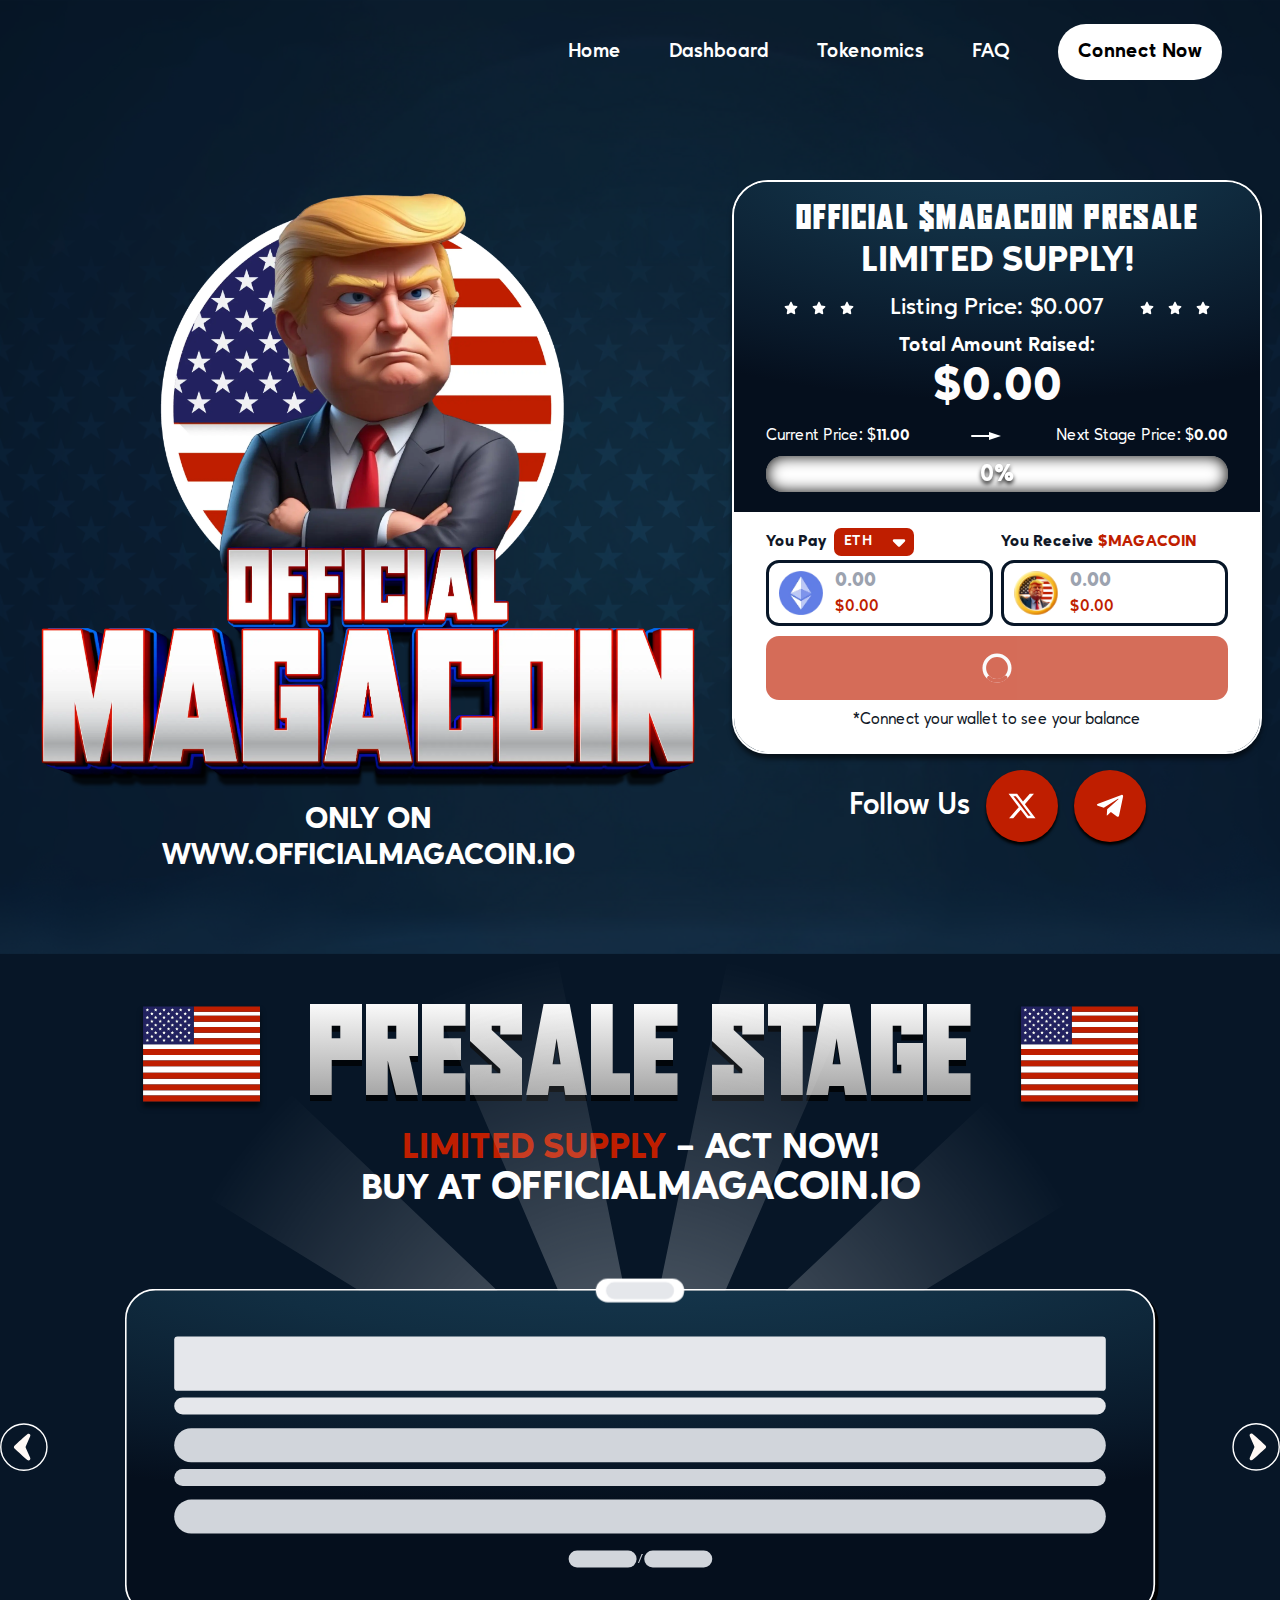
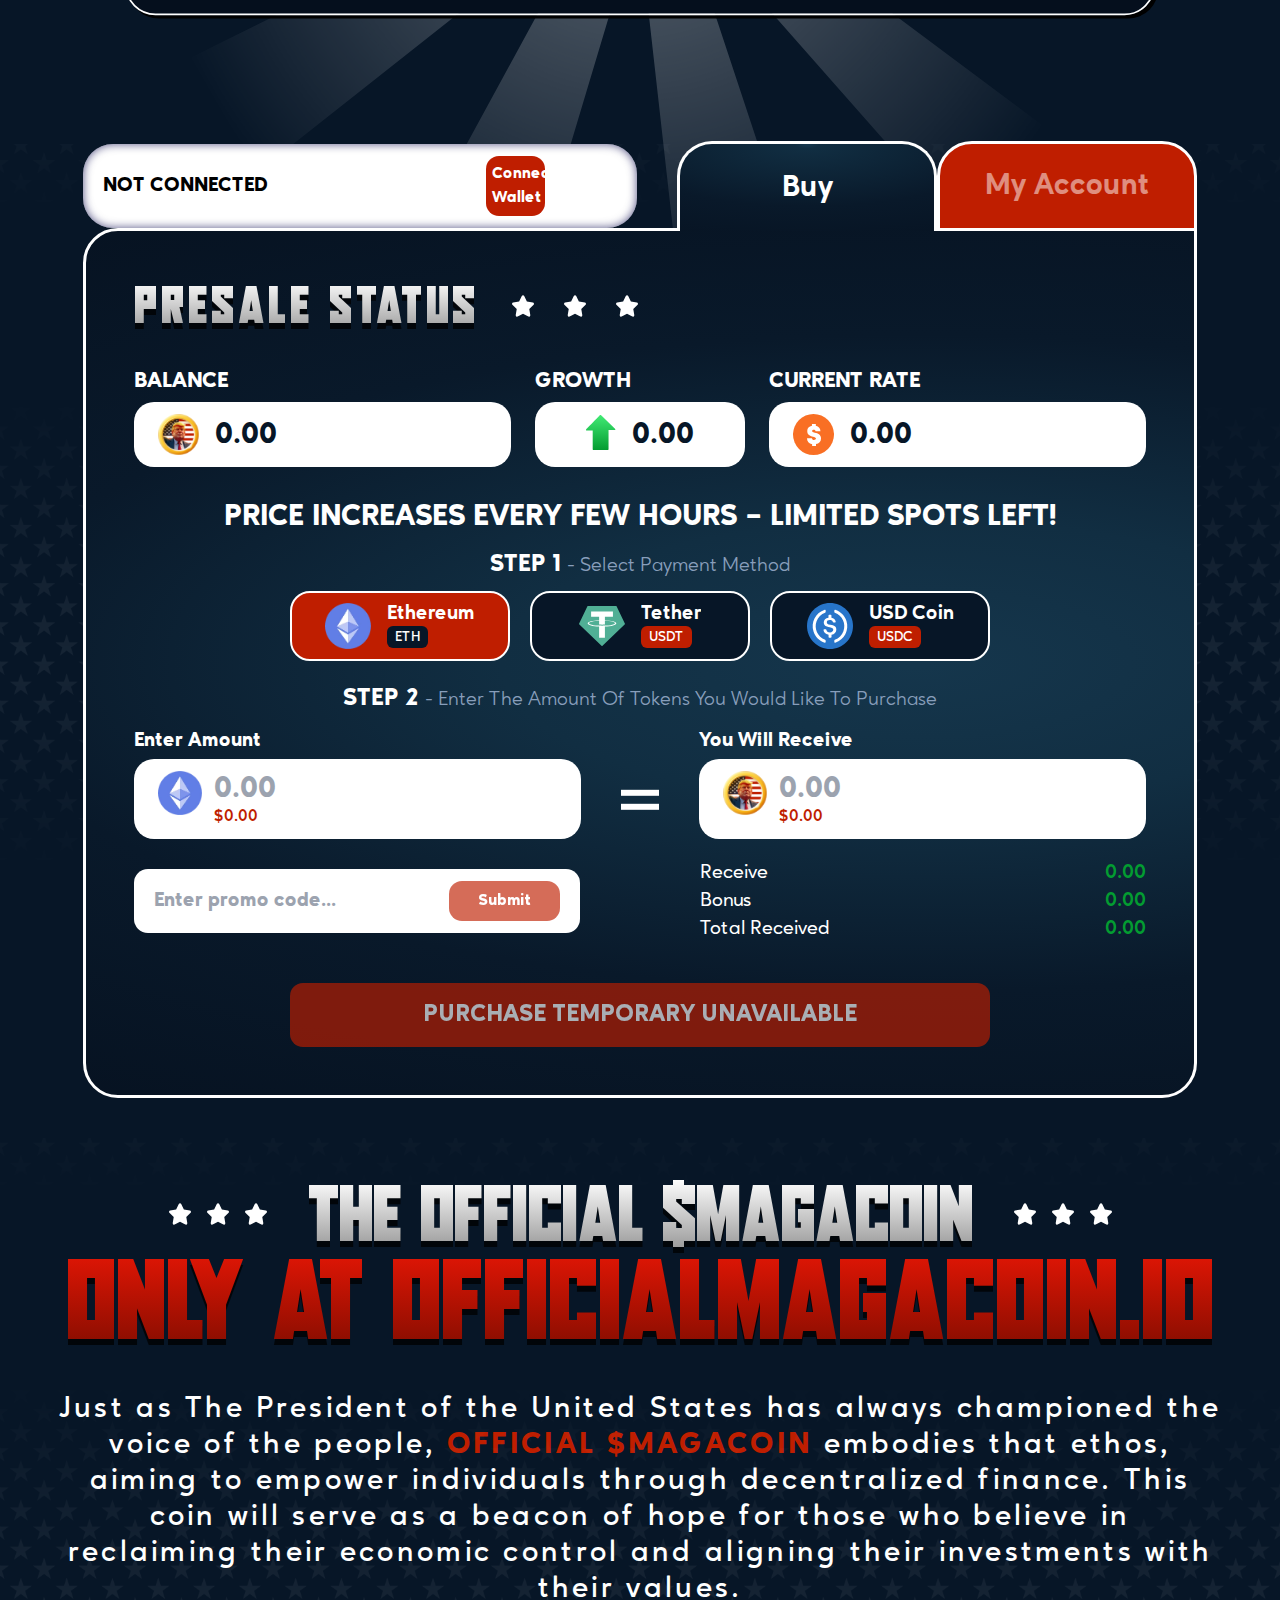
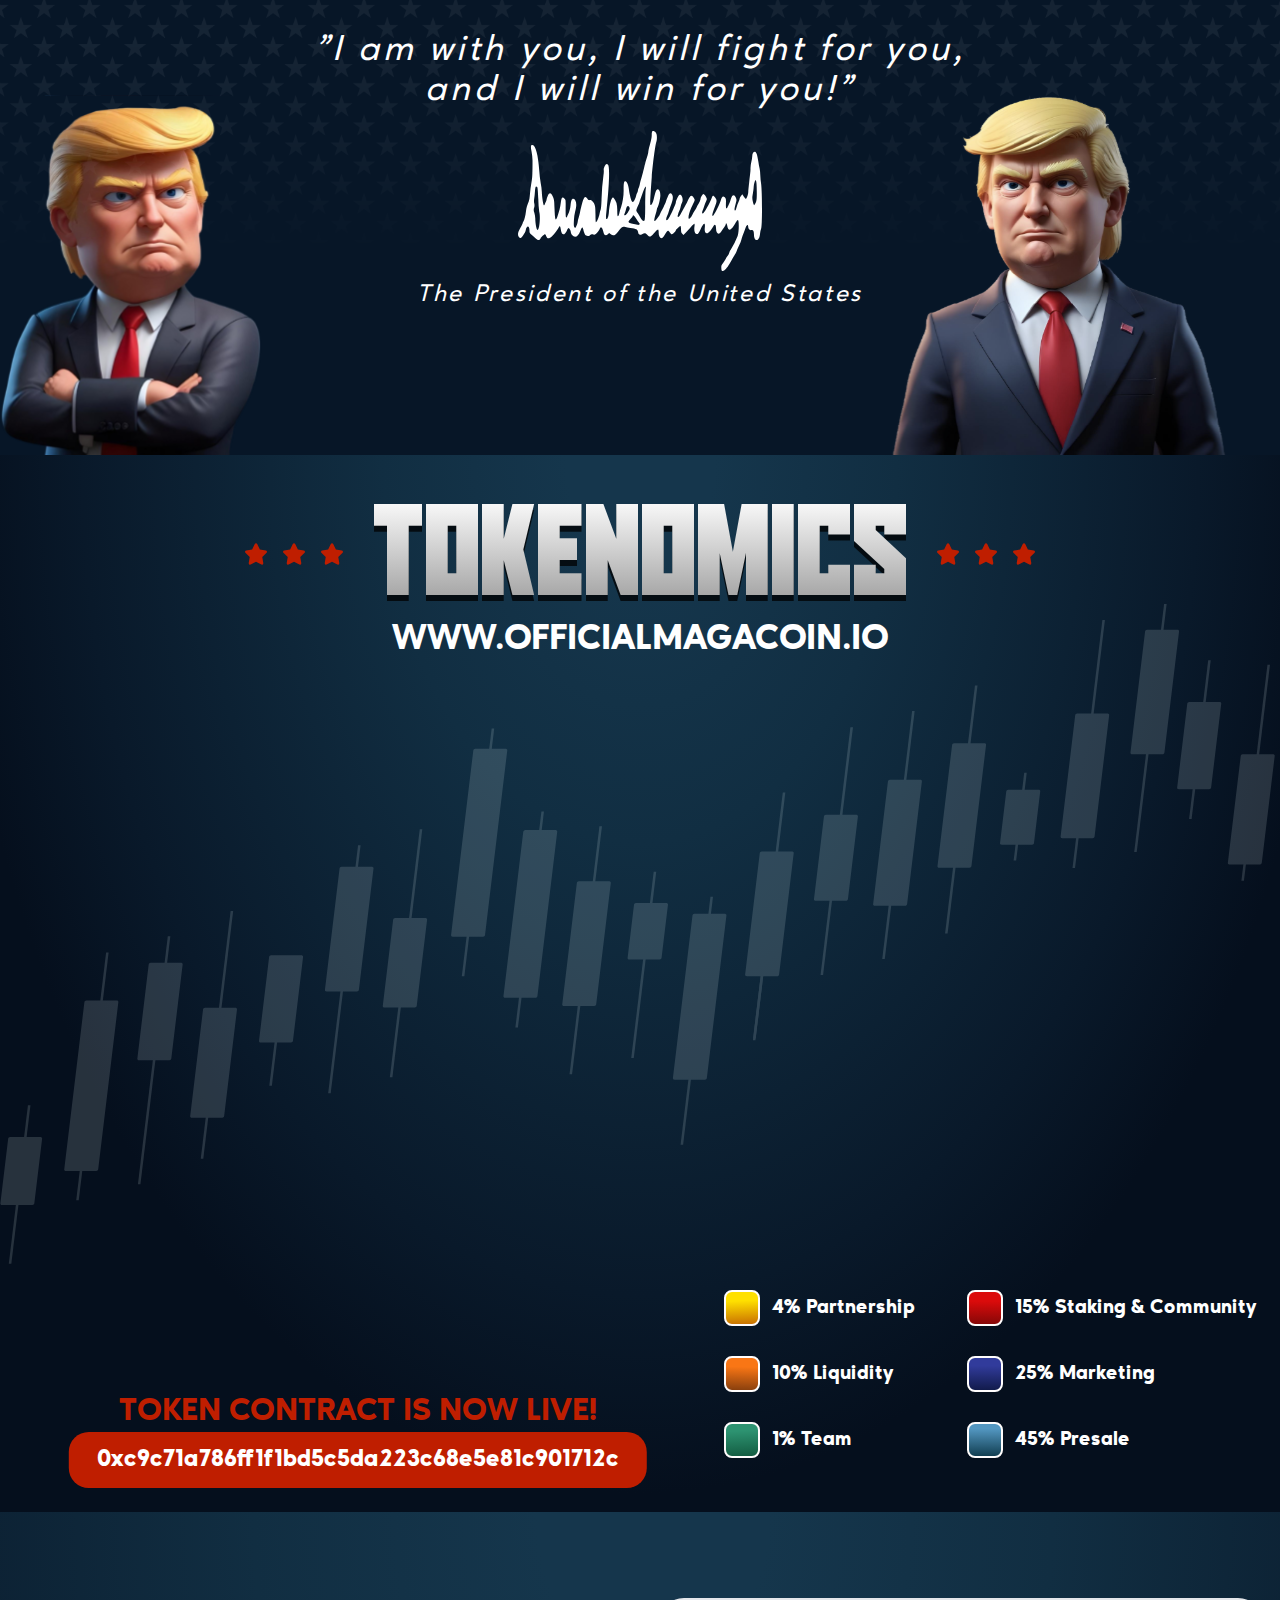
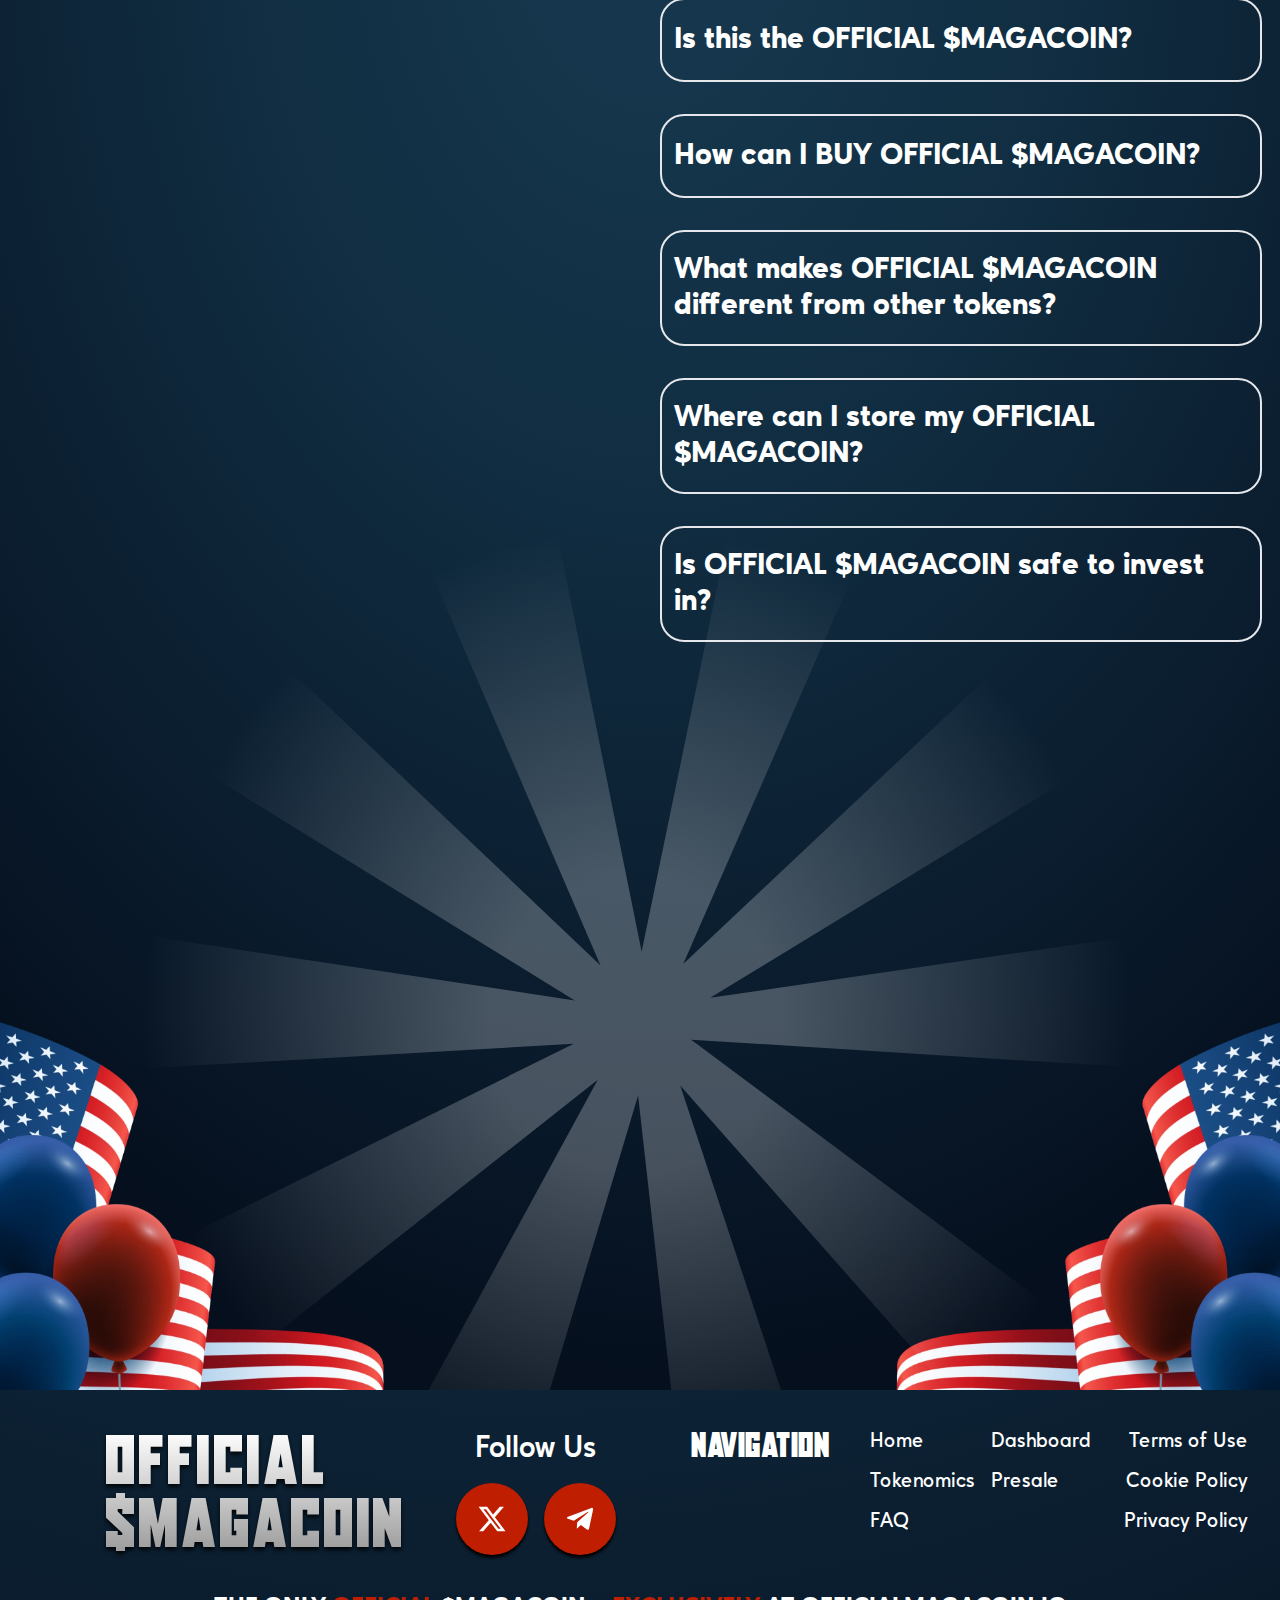
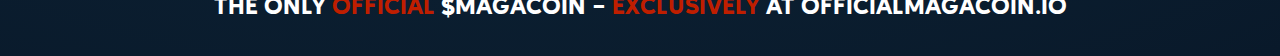
==== index.html @ 1caa536e "first commit" ====
<!DOCTYPE html><html lang="en"><head><meta charSet="utf-8"/><meta name="viewport" content="width=device-width, initial-scale=1, maximum-scale=1"/><link rel="preload" href="_next/static/media/037484b1e36f803c-s.p.ttf" as="font" crossorigin="" type="font/ttf"/><link rel="preload" href="_next/static/media/0814726699a7d870-s.p.ttf" as="font" crossorigin="" type="font/ttf"/><link rel="preload" href="_next/static/media/27d69e0afc7f2a5c-s.p.ttf" as="font" crossorigin="" type="font/ttf"/><link rel="preload" href="_next/static/media/5354ac76f52debb9-s.p.ttf" as="font" crossorigin="" type="font/ttf"/><link rel="preload" href="_next/static/media/6ac441988d42df10-s.p.ttf" as="font" crossorigin="" type="font/ttf"/><link rel="preload" href="_next/static/media/ac7fce583d9796ed-s.p.ttf" as="font" crossorigin="" type="font/ttf"/><link rel="preload" href="_next/static/media/bf60a014e1e6a8df-s.p.ttf" as="font" crossorigin="" type="font/ttf"/><link rel="preload" as="image" href="faq-bottom.webp"/><link rel="stylesheet" href="_next/static/css/67b0ba5995c8b820.css" data-precedence="next"/><link rel="stylesheet" href="_next/static/css/ba978513f281c1cb.css" data-precedence="next"/><link rel="stylesheet" href="_next/static/css/14a32e547bd1e3ea.css" data-precedence="next"/><link rel="preload" as="script" fetchPriority="low" href="_next/static/chunks/webpack-e04e7bd93ef1014c.js"/><script src="_next/static/chunks/4bd1b696-7017fe01e4d9cc43.js" async=""></script><script src="_next/static/chunks/6215-9f17202566c11bf.js" async=""></script><script src="_next/static/chunks/main-app-e05288ba25e0de33.js" async=""></script><script src="_next/static/chunks/2948-2e92b07794e44185.js" async=""></script><script src="_next/static/chunks/app/layout-e72d4ca2936d4803.js" async=""></script><script src="_next/static/chunks/795d4814-475776e2bf516a7f.js" async=""></script><script src="_next/static/chunks/5e22fd23-5bbf7fc521262722.js" async=""></script><script src="_next/static/chunks/53c13509-146e77fcf1472672.js" async=""></script><script src="_next/static/chunks/8e1d74a4-d918a6be39fe56e7.js" async=""></script><script src="_next/static/chunks/4e88bc13-07766d4a36a103c0.js" async=""></script><script src="_next/static/chunks/9264-4a57b4173b39a8e8.js" async=""></script><script src="_next/static/chunks/app/page-584a15d18a18fccb.js" async=""></script><link rel="preload" href="https://www.googletagmanager.com/gtag/js?id=G-HZ56RZPRV6" as="script"/><meta name="next-size-adjust"/><meta name="theme-color" content="#000000"/><title>THE ONLY OFFICIAL MAGACOIN | ⭐PRESALE LIVE NOW</title><meta name="description" content="OVER $1 MILLION RAISED! THE ONLY OFFICIAL $MAGACOIN presale is selling out fast. Limited supply – Secure your spot now EXCLUSIVELY AT OFFICIALMAGACOIN.IO"/><meta name="keywords" content="maga,officialmagacoin,maga coin,presale"/><meta name="robots" content="index, follow"/><link rel="canonical" href="index.html"/><link rel="alternate" hrefLang="en-US" href="index.html"/><link rel="alternate" type="application/rss+xml" href="https://nextjs.org/rss"/><meta property="og:title" content="THE ONLY OFFICIAL MAGACOIN | ⭐PRESALE LIVE NOW&#x27;"/><meta property="og:description" content="OVER $1 MILLION RAISED! LIMITED SUPPLY! Secure your spot today EXCLUSIVELY AT OFFICIALMAGACOIN.IO"/><meta property="og:url" content="https://officialmagacoin.io"/><meta property="og:image" content="https://officialmagacoin.io/og-logo.png"/><meta property="og:type" content="website"/><meta name="twitter:card" content="summary_large_image"/><meta name="twitter:title" content="THE ONLY OFFICIAL MAGACOIN | ⭐PRESALE LIVE NOW&#x27;"/><meta name="twitter:description" content="OVER $1 MILLION RAISED! LIMITED SUPPLY! Secure your spot today EXCLUSIVELY AT OFFICIALMAGACOIN.IO"/><meta name="twitter:image" content="https://officialmagacoin.io/og-logo.png"/><link rel="icon" href="bbi.svg" type="image/svg+xml"/><link rel="icon" href="bbi.png" type="image/png"/><script type="application/ld+json">{"@context":"https://schema.org","@type":"WebPage","name":"THE ONLY OFFICIAL MAGACOIN","description":"OVER $1 MILLION RAISED! THE ONLY OFFICIAL $MAGACOIN presale is selling out fast. Limited supply – Secure your spot now EXCLUSIVELY AT OFFICIALMAGACOIN.IO","url":"https://officialmagacoin.io","image":"https://officialmagacoin.io/og-preview-img.png"}</script><script src="_next/static/chunks/polyfills-42372ed130431b0a.js" noModule=""></script></head><body class="bg-neutral-dark __variable_0503cf __variable_c3f178"><noscript><iframe src="https://www.googletagmanager.com/ns.html?id=GTM-NDQ8SWRJ" height="0" width="0" style="display:none;visibility:hidden"></iframe></noscript><div data-rk=""><style>[data-rk]{--rk-blurs-modalOverlay:blur(0px);--rk-fonts-body:SFRounded, ui-rounded, "SF Pro Rounded", -apple-system, BlinkMacSystemFont, "Segoe UI", Roboto, Helvetica, Arial, sans-serif, "Apple Color Emoji", "Segoe UI Emoji", "Segoe UI Symbol";--rk-radii-actionButton:9999px;--rk-radii-connectButton:12px;--rk-radii-menuButton:12px;--rk-radii-modal:24px;--rk-radii-modalMobile:28px;--rk-colors-accentColor:#fff;--rk-colors-accentColorForeground:#071627;--rk-colors-actionButtonBorder:rgba(0, 0, 0, 0.04);--rk-colors-actionButtonBorderMobile:rgba(0, 0, 0, 0.06);--rk-colors-actionButtonSecondaryBackground:rgba(0, 0, 0, 0.06);--rk-colors-closeButton:#ffffff99;--rk-colors-closeButtonBackground:rgba(0, 0, 0, 0.06);--rk-colors-connectButtonBackground:#FFF;--rk-colors-connectButtonBackgroundError:#FF494A;--rk-colors-connectButtonInnerBackground:#fff;--rk-colors-connectButtonText:#25292E;--rk-colors-connectButtonTextError:#FFF;--rk-colors-connectionIndicator:#30E000;--rk-colors-downloadBottomCardBackground:#fff;--rk-colors-downloadTopCardBackground:#fff;--rk-colors-error:#FF494A;--rk-colors-generalBorder:rgba(0, 0, 0, 0.06);--rk-colors-generalBorderDim:rgba(0, 0, 0, 0.03);--rk-colors-menuItemBackground:rgba(60, 66, 66, 0.1);--rk-colors-modalBackdrop:rgba(0, 0, 0, 0.56);--rk-colors-modalBackground:radial-gradient(83.56% 100% at 51.01% 0%, #15364c 10.8%, #112e42 37.3%, #09192a 80.9%, #050f1d 100%);--rk-colors-modalBorder:transparent;--rk-colors-modalText:#fff;--rk-colors-modalTextDim:rgba(60, 66, 66, 0.3);--rk-colors-modalTextSecondary:#ffffff99;--rk-colors-profileAction:#fff;--rk-colors-profileActionHover:rgba(255, 255, 255, 0.5);--rk-colors-profileForeground:rgba(60, 66, 66, 0.06);--rk-colors-selectedOptionBorder:rgba(60, 66, 66, 0.1);--rk-colors-standby:#FFD641;--rk-shadows-connectButton:0px 4px 12px rgba(0, 0, 0, 0.1);--rk-shadows-dialog:0px 8px 32px rgba(0, 0, 0, 0.32);--rk-shadows-profileDetailsAction:0px 2px 6px rgba(37, 41, 46, 0.04);--rk-shadows-selectedOption:0px 2px 6px rgba(0, 0, 0, 0.24);--rk-shadows-selectedWallet:0px 2px 6px rgba(0, 0, 0, 0.12);--rk-shadows-walletLogo:0px 2px 16px rgba(0, 0, 0, 0.16);}</style><main><div class="relative overflow-hidden"><div class="absolute z-0 top-[-200px] md:top-0 bg-[url(/banner_bg.png)] bg-top md:bg-center bg-cover w-full h-full mx-auto opacity-64 select-none pointer-events-none"></div><header class="relative z-1 flex"><div class="container min-h-[56px] hidden sm:flex items-center pb-1 pt-6 max-w-screen-lg text-white"><nav class="flex items-center sm:space-x-6 lg:space-x-12 ml-auto mr-8 lg:mr-12"><a class="font-primary text-xl font-bold" href="index.html#home">Home</a><a class="font-primary text-xl font-bold" href="index.html#dashboard">Dashboard</a><a class="font-primary text-xl font-bold" href="index.html#tokenomics">Tokenomics</a><a class="font-primary text-xl font-bold" href="index.html#faq">FAQ</a></nav><div aria-hidden="true" style="opacity:0;pointer-events:none;user-select:none" class="relative contents z-10">
   <a href="/wallet.html"> <button class="relative py-4 sm:py-4 rounded-btn cursor-pointer max-w-[267px] w-full min-h-[56px] text-xl font-extrabold px-5 !py-2.5 rounded-full shadow-black bg-wh text-black">Connect Now</button></a>
</div></div>



<div class="container p-4 w-full sm:hidden flex justify-between items-center font-bold text-white gap-5 sm:gap-1"><div aria-hidden="true" style="opacity:0;pointer-events:none;user-select:none" class="relative contents z-10">
    <a href="/wallet.html"><button class="relative py-4 sm:py-4 rounded-btn cursor-pointer max-w-[267px] w-full min-h-[56px] text-xl font-extrabold px-5 !py-2.5 rounded-full shadow-black bg-wh text-black">Connect Now</button></a>
</div><button class="text-white text-4xl"><svg stroke="currentColor" fill="currentColor" stroke-width="0" viewBox="0 0 512 512" height="1em" width="1em" xmlns="http://www.w3.org/2000/svg"><path d="M64 384h384v-42.666H64V384zm0-106.666h384v-42.667H64v42.667zM64 128v42.665h384V128H64z"></path></svg></button><div class="w-full transition-all h-lvh fixed z-40 -right-full top-0 bg-gradient-dark-default text-2xl gap-4 p-6"><button class="flex ml-auto mb-5 text-white text-4xl z-100"><svg stroke="currentColor" fill="currentColor" stroke-width="0" viewBox="0 0 512 512" height="1em" width="1em" xmlns="http://www.w3.org/2000/svg"><path d="M405 136.798L375.202 107 256 226.202 136.798 107 107 136.798 226.202 256 107 375.202 136.798 405 256 285.798 375.202 405 405 375.202 285.798 256z"></path></svg></button><nav class="flex items-center sm:space-x-6 lg:space-x-12 flex flex-col gap-4 !items-start pb-4 [&amp;_a]:border-b-2 [&amp;_a]:w-full [&amp;_a]:pb-4"><a class="font-primary text-xl font-bold" href="index.html#home">Home</a><a class="font-primary text-xl font-bold" href="index.html#dashboard">Dashboard</a><a class="font-primary text-xl font-bold" href="index.html#tokenomics">Tokenomics</a><a class="font-primary text-xl font-bold" href="index.html#faq">FAQ</a></nav></div></div></header><section id="home" class="relative pb-14 sm:pb-20"><div class="container max-w-screen-xl space-y-3 md:space-y-0 md:space-x-3 flex justify-between items-center md:items-start flex-col md:flex-row relative z-1 pt-4 sm:pt-12 lg:pt-24"><div class="max-w-[700px] w-full h-fit "><img alt="banner image" loading="lazy" width="850" height="850" decoding="async" data-nimg="1" style="color:transparent" src="banner_img.webp"/><h2 class="text-[18px] sm:text-2xl lg:text-3xl text-center font-black text-wh">ONLY ON <br class="hidden md:block"/> <a target="_blank" href="index.html">WWW.<!-- -->OFFICIALMAGACOIN.IO</a></h2></div><div class="flex flex-col items-center w-full lg:max-w-[530px]"><div class="h-full w-full rounded-card card-border border-black shadow-tertiary overflow-hidden"><div class="py-5 px-3.5 sm:px-8 bg-dark-bg text-white"><h1 class="font-secondary text-center text-xl md:text-2xl tracking-[0.06em]">OFFICIAL $MAGACOIN PRESALE</h1><h4 class="mt-2 text-2xl sm:text-4xl text-center font-black">LIMITED SUPPLY!</h4><div class="mt-2 sm:mt-2.5 flex items-center justify-around font-semibold mb-2"><div class="flex flex-row items-center space-x-2.5 sm:space-x-3.5 text-white"><svg stroke="currentColor" fill="currentColor" stroke-width="0" viewBox="0 0 576 512" class="text-xs sm:text-sm" height="1em" width="1em" xmlns="http://www.w3.org/2000/svg"><path d="M316.9 18C311.6 7 300.4 0 288.1 0s-23.4 7-28.8 18L195 150.3 51.4 171.5c-12 1.8-22 10.2-25.7 21.7s-.7 24.2 7.9 32.7L137.8 329 113.2 474.7c-2 12 3 24.2 12.9 31.3s23 8 33.8 2.3l128.3-68.5 128.3 68.5c10.8 5.7 23.9 4.9 33.8-2.3s14.9-19.3 12.9-31.3L438.5 329 542.7 225.9c8.6-8.5 11.7-21.2 7.9-32.7s-13.7-19.9-25.7-21.7L381.2 150.3 316.9 18z"></path></svg><svg stroke="currentColor" fill="currentColor" stroke-width="0" viewBox="0 0 576 512" class="text-xs sm:text-sm" height="1em" width="1em" xmlns="http://www.w3.org/2000/svg"><path d="M316.9 18C311.6 7 300.4 0 288.1 0s-23.4 7-28.8 18L195 150.3 51.4 171.5c-12 1.8-22 10.2-25.7 21.7s-.7 24.2 7.9 32.7L137.8 329 113.2 474.7c-2 12 3 24.2 12.9 31.3s23 8 33.8 2.3l128.3-68.5 128.3 68.5c10.8 5.7 23.9 4.9 33.8-2.3s14.9-19.3 12.9-31.3L438.5 329 542.7 225.9c8.6-8.5 11.7-21.2 7.9-32.7s-13.7-19.9-25.7-21.7L381.2 150.3 316.9 18z"></path></svg><svg stroke="currentColor" fill="currentColor" stroke-width="0" viewBox="0 0 576 512" class="text-xs sm:text-sm" height="1em" width="1em" xmlns="http://www.w3.org/2000/svg"><path d="M316.9 18C311.6 7 300.4 0 288.1 0s-23.4 7-28.8 18L195 150.3 51.4 171.5c-12 1.8-22 10.2-25.7 21.7s-.7 24.2 7.9 32.7L137.8 329 113.2 474.7c-2 12 3 24.2 12.9 31.3s23 8 33.8 2.3l128.3-68.5 128.3 68.5c10.8 5.7 23.9 4.9 33.8-2.3s14.9-19.3 12.9-31.3L438.5 329 542.7 225.9c8.6-8.5 11.7-21.2 7.9-32.7s-13.7-19.9-25.7-21.7L381.2 150.3 316.9 18z"></path></svg></div><h4 class="flex flex-wrap justify-center text-center text-xl sm:text-2xl noWrap">Listing Price: <span class="ml-2">$<!-- -->0.007</span></h4><div class="flex flex-row items-center space-x-2.5 sm:space-x-3.5 text-white"><svg stroke="currentColor" fill="currentColor" stroke-width="0" viewBox="0 0 576 512" class="text-xs sm:text-sm" height="1em" width="1em" xmlns="http://www.w3.org/2000/svg"><path d="M316.9 18C311.6 7 300.4 0 288.1 0s-23.4 7-28.8 18L195 150.3 51.4 171.5c-12 1.8-22 10.2-25.7 21.7s-.7 24.2 7.9 32.7L137.8 329 113.2 474.7c-2 12 3 24.2 12.9 31.3s23 8 33.8 2.3l128.3-68.5 128.3 68.5c10.8 5.7 23.9 4.9 33.8-2.3s14.9-19.3 12.9-31.3L438.5 329 542.7 225.9c8.6-8.5 11.7-21.2 7.9-32.7s-13.7-19.9-25.7-21.7L381.2 150.3 316.9 18z"></path></svg><svg stroke="currentColor" fill="currentColor" stroke-width="0" viewBox="0 0 576 512" class="text-xs sm:text-sm" height="1em" width="1em" xmlns="http://www.w3.org/2000/svg"><path d="M316.9 18C311.6 7 300.4 0 288.1 0s-23.4 7-28.8 18L195 150.3 51.4 171.5c-12 1.8-22 10.2-25.7 21.7s-.7 24.2 7.9 32.7L137.8 329 113.2 474.7c-2 12 3 24.2 12.9 31.3s23 8 33.8 2.3l128.3-68.5 128.3 68.5c10.8 5.7 23.9 4.9 33.8-2.3s14.9-19.3 12.9-31.3L438.5 329 542.7 225.9c8.6-8.5 11.7-21.2 7.9-32.7s-13.7-19.9-25.7-21.7L381.2 150.3 316.9 18z"></path></svg><svg stroke="currentColor" fill="currentColor" stroke-width="0" viewBox="0 0 576 512" class="text-xs sm:text-sm" height="1em" width="1em" xmlns="http://www.w3.org/2000/svg"><path d="M316.9 18C311.6 7 300.4 0 288.1 0s-23.4 7-28.8 18L195 150.3 51.4 171.5c-12 1.8-22 10.2-25.7 21.7s-.7 24.2 7.9 32.7L137.8 329 113.2 474.7c-2 12 3 24.2 12.9 31.3s23 8 33.8 2.3l128.3-68.5 128.3 68.5c10.8 5.7 23.9 4.9 33.8-2.3s14.9-19.3 12.9-31.3L438.5 329 542.7 225.9c8.6-8.5 11.7-21.2 7.9-32.7s-13.7-19.9-25.7-21.7L381.2 150.3 316.9 18z"></path></svg></div></div><h2 class="text-white text-2xl sm:text-xl text-center font-extrabold mb-1">Total Amount Raised:</h2><h3 class="mb-3 text-light text-3xl sm:text-6xl md:text-5xl leading-tight text-center font-black noWrap">$<!-- -->0.00</h3><div class="flex justify-between items-center gap-3.5 mb-2"><h3 class="text-base text-center  font-medium [&amp;_span]:font-extrabold">Current Price: <wbr/>$<span>11.00</span></h3><div class="relative  w-full max-w-7 sm:max-w-6 h-[2px] bg-white rounded-full"><div class="absolute right-0 top-1/2 -translate-y-1/2 translate-x-1/2 w-0 h-0 border-t-[4px] border-b-[4px] border-l-[12px] border-transparent border-l-white"></div></div><h3 class="text-base text-center  font-medium [&amp;_span]:font-extrabold">Next Stage Price: <wbr/>$<span>0.00</span></h3></div><div class="relative w-full py-1 px-1.5 bg-wh rounded-[17px] shadow-inner" style="overflow:hidden"><div class="h-7 rounded-[17px]" style="width:0%;background-image:linear-gradient(90deg, #840044 0.5%, #bf1e00 100%)" role="progressbar" aria-valuenow="0" aria-valuemin="0" aria-valuemax="0"></div><p class="absolute mt-0.5 top-1/2 left-1/2 -translate-x-1/2 -translate-y-1/2 text-white text-[23px] font-black leading-tight drop-shadow-heading">0<!-- -->%</p></div></div><div class="bg-white pt-4 pb-5 px-3 sm:px-8 "><form class="w-full h-full text-gray-900"><div class="flex flex-col sm:flex-row justify-between gap-[calc(var(--form-input-spacing)*2)] items-center"><div class="w-full sm:max-w-[calc(50%-var(--form-input-spacing))]"><label class="w-fit text-base text-start font-black"><div class="flex flex-row items-center font-black"><h3 class="text-base w-fit text-start font-black">You Pay</h3><div class="select_selectContainer__4FgQ1"><input class="select_selectInput__4onTs" readOnly="" value="ETH"/><span><svg stroke="currentColor" fill="currentColor" stroke-width="0" viewBox="0 0 320 512" height="1em" width="1em" xmlns="http://www.w3.org/2000/svg"><path d="M182.6 470.6c-12.5 12.5-32.8 12.5-45.3 0l-128-128c-9.2-9.2-11.9-22.9-6.9-34.9s16.6-19.8 29.6-19.8l256 0c12.9 0 24.6 7.8 29.6 19.8s2.2 25.7-6.9 34.9l-128 128z"></path></svg></span><div class="dp-menu "><button disabled="" class="dp-item font-bold">ETH</button><button class="dp-item font-bold">USDT</button><button class="dp-item font-bold">USDC</button></div></div></div></label><div class="items-center py-1 px-2.5 border-[3px] border-neutral-dark rounded-[13px] [&amp;&gt;div]:w-[calc(100%-var(--input-token-icon-width)-20px)] flex mt-1"><img alt="Ethereum" loading="lazy" width="44" height="44" decoding="async" data-nimg="1" class="h-11 mr-3 w-[var(--input-token-icon-width)]" style="color:transparent" src="ETH.webp"/><div class="flex flex-col"><input placeholder="0.00" class="text-xl font-black w-full bg-transparent outline-none border-none" disabled="" autoComplete="off" value=""/><p class="text-secondary font-bold text-base noWrap">$0.00</p></div></div></div><div class="w-full sm:max-w-[calc(50%-var(--form-input-spacing))]"><label class="w-fit text-base text-start font-black"><h3 class="flex sm:flex-wrap lg:flex-nowrap text-base text-start font-black noWrap sm:leading-[28px]">You Receive<span class="ml-1 text-secondary">$MAGACOIN</span></h3></label><div class="items-center py-1 px-2.5 border-[3px] border-neutral-dark rounded-[13px] [&amp;&gt;div]:w-[calc(100%-var(--input-token-icon-width)-20px)] flex mt-1"><img alt="$MAGACOIN" loading="lazy" width="44" height="44" decoding="async" data-nimg="1" class="h-11 mr-3 w-[var(--input-token-icon-width)]" style="color:transparent" src="bbi.svg"/><div class="flex flex-col"><input placeholder="0.00" class="text-xl font-black w-full bg-transparent outline-none border-none" disabled="" autoComplete="off" value=""/><p class="text-secondary font-bold text-base noWrap">$0.00</p></div></div></div></div><button disabled="" class="relative px-2 py-4 sm:py-4 w-full bg-secondary text-wh font-black rounded-btn cursor-pointer opacity-65 mt-2.5 text-md sm:text-2xl" type="button"><span style="visibility:hidden">PURCHASE TEMPORARY UNAVAILABLE</span><svg fill="none" class="absolute top-1/2 left-1/2 -translate-x-1/2 -translate-y-1/2" style="color:#bf1e00;overflow:visible;width:30px;visibility:visible" viewBox="0 0 66 66"><circle cx="33" cy="33" fill="none" r="28" stroke="#f8f9fa" stroke-width="8"></circle><circle cx="33" cy="33" fill="none" r="28" stroke="currentColor" stroke-dasharray="40, 134" stroke-dashoffset="325" stroke-linecap="round" stroke-width="8" class="spinner_spinnerAnimation__WCEEv" style="animation-duration:0.875s"></circle></svg></button><p class="text-center font-medium mt-2">*Connect your wallet to see your balance</p></form></div></div><div class="justify-center flex-row lg:flex-col items-center gap-10 sm:gap-4 flex !flex-row mt-4"><h1 class="text-white text-3xl font-bold">Follow Us</h1><div class="flex items-center gap-4"><a target="_blank" class="flex items-center justify-center rounded-full bg-secondary w-[48px] h-[48px] sm:w-[72px] sm:h-[72px] text-3xl shadow-primary [&amp;_svg]:text-white" href="https://x.com/officialMAGAx"><svg stroke="currentColor" fill="currentColor" stroke-width="0" viewBox="0 0 512 512" height="1em" width="1em" xmlns="http://www.w3.org/2000/svg"><path d="M389.2 48h70.6L305.6 224.2 487 464H345L233.7 318.6 106.5 464H35.8L200.7 275.5 26.8 48H172.4L272.9 180.9 389.2 48zM364.4 421.8h39.1L151.1 88h-42L364.4 421.8z"></path></svg></a><a target="_blank" class="flex items-center justify-center rounded-full bg-secondary w-[48px] h-[48px] sm:w-[72px] sm:h-[72px] text-3xl shadow-primary [&amp;_svg]:text-white" href="https://t.me/OFFICIAL_MAGA"><svg stroke="currentColor" fill="currentColor" stroke-width="0" viewBox="0 0 448 512" height="1em" width="1em" xmlns="http://www.w3.org/2000/svg"><path d="M446.7 98.6l-67.6 318.8c-5.1 22.5-18.4 28.1-37.3 17.5l-103-75.9-49.7 47.8c-5.5 5.5-10.1 10.1-20.7 10.1l7.4-104.9 190.9-172.5c8.3-7.4-1.8-11.5-12.9-4.1L117.8 284 16.2 252.2c-22.1-6.9-22.5-22.1 4.6-32.7L418.2 66.4c18.4-6.9 34.5 4.1 28.5 32.2z"></path></svg></a></div></div></div></div></section></div><section class="relative mx-auto max-w-screen-xl pt-11 w-full h-full z-10 overflow-hidden sm:overflow-visible"><div class="container mb-3 sm:mb-5 z-10"><div class="flex items-center justify-center space-x-2  md:space-x-12  mb-5"><img alt="usa 1" loading="lazy" width="117" height="96" decoding="async" data-nimg="1" class="shadow-tertiary w-[57px] sm:w-[77px] md:w-[97px] lg:w-[117px]" style="color:transparent" src="usa.svg"/><h2 class="font-secondary text-center text-4xl sm:text-[48px] md:text-[89px] leading-tight z-10 gradient-title drop-shadow-heading2">Presale stage</h2><img alt="usa 1" loading="lazy" width="117" height="96" decoding="async" data-nimg="1" class="shadow-tertiary w-[57px] sm:w-[77px] md:w-[97px] lg:w-[117px]" style="color:transparent" src="usa.svg"/></div><h2 class="text-center text-xl md:text-4xl font-black text-wh "><span class="text-secondary">LIMITED SUPPLY</span> – ACT NOW!<!-- --> <br class="hidden md:block"/> BUY AT<!-- --> <a target="_blank" href="index.html" class="uppercase md:text-[40px]">officialmagacoin.io</a></h2></div><div class="relative mb-14 sm:mb-20 z-10"><section class="w-full sm:px-6"><div class="relative mx-auto slider-wrapper"><div class="hidden block md:contents"><button class="w-12 absolute z-20 top-1/2 right-0 transform translate-x-1/2 -translate-y-1/2"><img alt="next" loading="lazy" width="48" height="48" decoding="async" data-nimg="1" style="color:transparent" src="chevron-circled.svg"/></button><button class="w-12 absolute z-20 top-1/2 left-0 transform -translate-x-1/2 -translate-y-1/2"><img alt="prev" loading="lazy" width="48" height="48" decoding="async" data-nimg="1" class="rotate-180" style="color:transparent" src="chevron-circled.svg"/></button></div><div class="swiper carousel" style="padding:30px 10px 20px 10px"><div class="swiper-wrapper"><div class="swiper-slide"><div class="w-full rounded-card relative bg-dark-bg rounded-3xl border-2 border-wh box-shadow-sm p-8"><div class="py-1 px-3 absolute top-0 right-1/2 transform translate-x-1/2 -translate-y-1/2 mx-auto bg-wh rounded-full"><div class="h-5 w-20 bg-gray-200 rounded-full dark:bg-gray-600"></div></div><div role="status" class="animate-pulse"><div class="w-full  h-full py-[22px] px-6"><div class="h-16 mx-auto bg-gray-200 rounded dark:bg-gray-600 mb-2"></div><div class="h-5 mx-auto bg-gray-200 rounded-full dark:bg-gray-600 mb-4"></div><div class="h-10 bg-gray-300 rounded-full dark:bg-gray-600 w-full mb-2"></div><div class="h-5 bg-gray-300 rounded-full dark:bg-gray-600 w-full mb-4"></div><div class="h-10 bg-gray-300 rounded-full dark:bg-gray-600 w-full mb-2"></div><div class="flex row items-center justify-center space-x-0.5 text-gray-300 text-sm font-medium mt-5"><div class="h-5 bg-gray-300 rounded-full dark:bg-gray-600 w-20"></div><span>/</span><div class="h-5 bg-gray-300 rounded-full dark:bg-gray-600 w-20"></div></div></div></div></div></div><div class="swiper-slide"><div class="w-full rounded-card relative bg-dark-bg rounded-3xl border-2 border-wh box-shadow-sm p-8"><div class="py-1 px-3 absolute top-0 right-1/2 transform translate-x-1/2 -translate-y-1/2 mx-auto bg-wh rounded-full"><div class="h-5 w-20 bg-gray-200 rounded-full dark:bg-gray-600"></div></div><div role="status" class="animate-pulse"><div class="w-full  h-full py-[22px] px-6"><div class="h-16 mx-auto bg-gray-200 rounded dark:bg-gray-600 mb-2"></div><div class="h-5 mx-auto bg-gray-200 rounded-full dark:bg-gray-600 mb-4"></div><div class="h-10 bg-gray-300 rounded-full dark:bg-gray-600 w-full mb-2"></div><div class="h-5 bg-gray-300 rounded-full dark:bg-gray-600 w-full mb-4"></div><div class="h-10 bg-gray-300 rounded-full dark:bg-gray-600 w-full mb-2"></div><div class="flex row items-center justify-center space-x-0.5 text-gray-300 text-sm font-medium mt-5"><div class="h-5 bg-gray-300 rounded-full dark:bg-gray-600 w-20"></div><span>/</span><div class="h-5 bg-gray-300 rounded-full dark:bg-gray-600 w-20"></div></div></div></div></div></div><div class="swiper-slide"><div class="w-full rounded-card relative bg-dark-bg rounded-3xl border-2 border-wh box-shadow-sm p-8"><div class="py-1 px-3 absolute top-0 right-1/2 transform translate-x-1/2 -translate-y-1/2 mx-auto bg-wh rounded-full"><div class="h-5 w-20 bg-gray-200 rounded-full dark:bg-gray-600"></div></div><div role="status" class="animate-pulse"><div class="w-full  h-full py-[22px] px-6"><div class="h-16 mx-auto bg-gray-200 rounded dark:bg-gray-600 mb-2"></div><div class="h-5 mx-auto bg-gray-200 rounded-full dark:bg-gray-600 mb-4"></div><div class="h-10 bg-gray-300 rounded-full dark:bg-gray-600 w-full mb-2"></div><div class="h-5 bg-gray-300 rounded-full dark:bg-gray-600 w-full mb-4"></div><div class="h-10 bg-gray-300 rounded-full dark:bg-gray-600 w-full mb-2"></div><div class="flex row items-center justify-center space-x-0.5 text-gray-300 text-sm font-medium mt-5"><div class="h-5 bg-gray-300 rounded-full dark:bg-gray-600 w-20"></div><span>/</span><div class="h-5 bg-gray-300 rounded-full dark:bg-gray-600 w-20"></div></div></div></div></div></div><div class="swiper-slide"><div class="w-full rounded-card relative bg-dark-bg rounded-3xl border-2 border-wh box-shadow-sm p-8"><div class="py-1 px-3 absolute top-0 right-1/2 transform translate-x-1/2 -translate-y-1/2 mx-auto bg-wh rounded-full"><div class="h-5 w-20 bg-gray-200 rounded-full dark:bg-gray-600"></div></div><div role="status" class="animate-pulse"><div class="w-full  h-full py-[22px] px-6"><div class="h-16 mx-auto bg-gray-200 rounded dark:bg-gray-600 mb-2"></div><div class="h-5 mx-auto bg-gray-200 rounded-full dark:bg-gray-600 mb-4"></div><div class="h-10 bg-gray-300 rounded-full dark:bg-gray-600 w-full mb-2"></div><div class="h-5 bg-gray-300 rounded-full dark:bg-gray-600 w-full mb-4"></div><div class="h-10 bg-gray-300 rounded-full dark:bg-gray-600 w-full mb-2"></div><div class="flex row items-center justify-center space-x-0.5 text-gray-300 text-sm font-medium mt-5"><div class="h-5 bg-gray-300 rounded-full dark:bg-gray-600 w-20"></div><span>/</span><div class="h-5 bg-gray-300 rounded-full dark:bg-gray-600 w-20"></div></div></div></div></div></div></div></div></div></section><img alt="light" loading="lazy" width="1000" height="1000" decoding="async" data-nimg="1" class="scale-125 sm:scale-100 absolute opacity-65 sm:opacity-50 top-1/2 right-1/2 translate-x-1/2 -translate-y-1/2 transform object-contain pointer-events-none z-0" style="color:transparent" src="light.svg"/></div><section id="dashboard" class="relative container max-w-[1150px] mb-14 sm:mb-20"><div class="w-full bg-neutral-dark "><div class="w-full flex gap-5 md:gap-10 flex-col md:flex-row"><div style="box-shadow:inset 0 0 10px 0 rgba(9, 7, 77, 0.7)" class="flex flex-1 z-10 justify-between items-center h-fit gap-1 px-3 md:px-5 py-3 bg-wh text-xl rounded-[30px] "><span class="uppercase font-black text-black">Not Connected</span>
  <a href="/wallet.html">  <button class="relative px-2 py-4 sm:py-4 w-full bg-secondary text-wh font-black rounded-btn cursor-pointer max-w-[45%] text-base !p-1.5" type="button">Connect Wallet</button></a>

</div><div class="flex justify-end"><button id="buy" class="w-full md:w-[260px] p-3.5 md:p-5 my-[-3px] z-20 text-xl md:text-3xl font-extrabold rounded-t-[35px] border-[3px] border-b-[0px] border-white transition-colors duration-250 ease-in-out text-white bg-[radial-gradient(109%_98.5%_at_50%_1%,#15364c_1%,#112e42_4.3%,#09192a_71.9%,#050f1d_165%)]">Buy</button><button id="account" class="w-full md:w-[260px] p-3.5 md:p-5 my-[-3px] z-20 text-xl md:text-3xl font-extrabold rounded-t-[35px] border-[3px] border-white transition-colors duration-250 ease-in-out text-white border-b-3 bg-secondary text-opacity-50">My Account</button></div></div><div class="w-full z-10 relative py-6 px-4 sm:px-12 sm:py-12 border-[3px] border-white rounded-b-[35px]  md:rounded-tl-[35px] bg-[radial-gradient(112.5%_50%_at_75%_50%,_#15364c_0.8%,_#112e42_33.3%,_#09192a_76%,_#050f1d_145%)]"><div class="flex gap-8 items-center justify-center sm:justify-start mb-5 md:mb-8"><h3 class="text-4xl text-center sm:text-start font-secondary tracking-[.11em] leading-normal gradient-title drop-shadow-heading2">PRESALE STATUS</h3><div class="flex-row items-center space-x-2.5 sm:space-x-3.5 text-white hidden sm:flex !space-x-7 [&amp;_svg]:text-[24px]"><svg stroke="currentColor" fill="currentColor" stroke-width="0" viewBox="0 0 576 512" class="text-xs sm:text-sm" height="1em" width="1em" xmlns="http://www.w3.org/2000/svg"><path d="M316.9 18C311.6 7 300.4 0 288.1 0s-23.4 7-28.8 18L195 150.3 51.4 171.5c-12 1.8-22 10.2-25.7 21.7s-.7 24.2 7.9 32.7L137.8 329 113.2 474.7c-2 12 3 24.2 12.9 31.3s23 8 33.8 2.3l128.3-68.5 128.3 68.5c10.8 5.7 23.9 4.9 33.8-2.3s14.9-19.3 12.9-31.3L438.5 329 542.7 225.9c8.6-8.5 11.7-21.2 7.9-32.7s-13.7-19.9-25.7-21.7L381.2 150.3 316.9 18z"></path></svg><svg stroke="currentColor" fill="currentColor" stroke-width="0" viewBox="0 0 576 512" class="text-xs sm:text-sm" height="1em" width="1em" xmlns="http://www.w3.org/2000/svg"><path d="M316.9 18C311.6 7 300.4 0 288.1 0s-23.4 7-28.8 18L195 150.3 51.4 171.5c-12 1.8-22 10.2-25.7 21.7s-.7 24.2 7.9 32.7L137.8 329 113.2 474.7c-2 12 3 24.2 12.9 31.3s23 8 33.8 2.3l128.3-68.5 128.3 68.5c10.8 5.7 23.9 4.9 33.8-2.3s14.9-19.3 12.9-31.3L438.5 329 542.7 225.9c8.6-8.5 11.7-21.2 7.9-32.7s-13.7-19.9-25.7-21.7L381.2 150.3 316.9 18z"></path></svg><svg stroke="currentColor" fill="currentColor" stroke-width="0" viewBox="0 0 576 512" class="text-xs sm:text-sm" height="1em" width="1em" xmlns="http://www.w3.org/2000/svg"><path d="M316.9 18C311.6 7 300.4 0 288.1 0s-23.4 7-28.8 18L195 150.3 51.4 171.5c-12 1.8-22 10.2-25.7 21.7s-.7 24.2 7.9 32.7L137.8 329 113.2 474.7c-2 12 3 24.2 12.9 31.3s23 8 33.8 2.3l128.3-68.5 128.3 68.5c10.8 5.7 23.9 4.9 33.8-2.3s14.9-19.3 12.9-31.3L438.5 329 542.7 225.9c8.6-8.5 11.7-21.2 7.9-32.7s-13.7-19.9-25.7-21.7L381.2 150.3 316.9 18z"></path></svg></div></div><div class="grid grid-cols-1 md:grid-cols-[minmax(0,1fr)_minmax(0,210px)_minmax(0,1fr)] gap-4 sm:gap-6"><div class="w-full h-full flex flex-col gap-1"><h3 class="text-wh font-black text-[22px] uppercase">Balance</h3><div class="py-3 px-6 text-center text-neutral-dark bg-wh rounded-[20px] flex items-center h-full gap-4 font-black text-2xl sm:text-3xl"><img alt="token A" loading="lazy" width="41" height="41" decoding="async" data-nimg="1" style="color:transparent" src="bbi.svg"/><span class="noWrap">0.00</span></div></div><div class="w-full h-full flex flex-col gap-1 [&amp;_div]:md:justify-center"><h3 class="text-wh font-black text-[22px] uppercase">Growth</h3><div class="py-3 px-6 text-center text-neutral-dark bg-wh rounded-[20px] flex items-center h-full gap-4 font-black text-2xl sm:text-3xl"><img alt="token A" loading="lazy" width="30" height="30" decoding="async" data-nimg="1" class="pb-[5px]" style="color:transparent" src="growth-arrow.svg"/><span class="noWrap">0.00</span></div></div><div class="w-full h-full flex flex-col gap-1"><h3 class="text-wh font-black text-[22px] uppercase">Current Rate</h3><div class="py-3 px-6 text-center text-neutral-dark bg-wh rounded-[20px] flex items-center h-full gap-4 font-black text-2xl sm:text-3xl"><img alt="token A" loading="lazy" width="41" height="41" decoding="async" data-nimg="1" style="color:transparent" src="fiat.svg"/>0.00</div></div></div><p class="text-center text-xl sm:text-2xl md:text-3xl font-black text-wh mt-5 md:mt-8">PRICE INCREASES EVERY FEW HOURS – LIMITED SPOTS LEFT!</p><h3 class="text-xl sm:text-2xl font-black uppercase text-wh text-center mt-3.5">Step <!-- -->1<!-- --> <span class="text-lg sm:text-xl text-nepal capitalize font-normal">- <!-- -->Select Payment Method</span></h3><div class="mx-auto max-w-screen-sm grid grid-cols-1 md:grid-cols-[1fr_1fr_1fr]  py-2.5 gap-3 sm:gap-5"><button class="w-full group flex items-center justify-center gap-4 py-2.5 px-4 hover:bg-secondary border-2 border-wh rounded-main text-wh transition-colors duration-300 bg-secondary"><img alt="currency-ETH" loading="lazy" width="46" height="46" decoding="async" data-nimg="1" style="color:transparent" src="ETH.webp"/><div class="flex flex-col gap-0.5"><p class="text-xl leading-none font-extrabold noWrap">Ethereum</p><div class="w-fit text-sm leading-none font-semibold rounded-md py-1 px-2 text-center transition-colors duration-300 bg-neutral-dark">ETH</div></div></button><button class="w-full group flex items-center justify-center gap-4 py-2.5 px-4 bg-neutral-dark hover:bg-secondary border-2 border-wh rounded-main text-wh transition-colors duration-300"><img alt="currency-USDT" loading="lazy" width="46" height="46" decoding="async" data-nimg="1" style="color:transparent" src="usdt.svg"/><div class="flex flex-col gap-0.5"><p class="text-xl leading-none font-extrabold noWrap">Tether</p><div class="w-fit text-sm leading-none font-semibold bg-secondary rounded-md py-1 px-2 text-center transition-colors duration-300 group-hover:bg-neutral-dark">USDT</div></div></button><button class="w-full group flex items-center justify-center gap-4 py-2.5 px-4 bg-neutral-dark hover:bg-secondary border-2 border-wh rounded-main text-wh transition-colors duration-300"><img alt="currency-USDC" loading="lazy" width="46" height="46" decoding="async" data-nimg="1" style="color:transparent" src="usdc.svg"/><div class="flex flex-col gap-0.5"><p class="text-xl leading-none font-extrabold noWrap">USD Coin</p><div class="w-fit text-sm leading-none font-semibold bg-secondary rounded-md py-1 px-2 text-center transition-colors duration-300 group-hover:bg-neutral-dark">USDC</div></div></button></div><h3 class="text-xl sm:text-2xl font-black uppercase text-wh text-center my-3">Step <!-- -->2<!-- --> <span class="text-lg sm:text-xl text-nepal capitalize font-normal">- <!-- -->Enter the amount of tokens you would like to purchase</span></h3><form><div class="grid grid-cols-1 md:grid-cols-[1fr_auto_1fr] gap-5 md:gap-10"><div class="[&amp;_label]:text-wh [&amp;_label]:text-xl"><label class="w-fit text-base text-start font-black">Enter Amount</label><div class="bg-wh py-3 px-6 rounded-[20px] [&amp;_input]:text-3xl flex mt-1"><img alt="Ethereum" loading="lazy" width="44" height="44" decoding="async" data-nimg="1" class="h-11 mr-3 w-[var(--input-token-icon-width)]" style="color:transparent" src="ETH.webp"/><div class="flex flex-col"><input placeholder="0.00" class="text-xl font-black w-full bg-transparent outline-none border-none" autoComplete="off" name="input" value=""/><p class="text-secondary font-bold text-base noWrap leading-tight">$0.00</p></div></div></div><div class="flex flex-col justify-center w-fit mx-auto gap-2 min-w-[38px] translate-y-[25%] md:translate-y-[15%]"><span class="h-1.5 bg-wh"></span><span class="h-1.5 bg-wh"></span></div><div class="[&amp;_label]:text-wh [&amp;_label]:text-xl"><label class="w-fit text-base text-start font-black">You Will Receive</label><div class="bg-wh py-3 px-6 rounded-[20px] [&amp;_input]:text-3xl flex mt-1"><img alt="$MAGACOIN" loading="lazy" width="44" height="44" decoding="async" data-nimg="1" class="h-11 mr-3 w-[var(--input-token-icon-width)]" style="color:transparent" src="bbi.svg"/><div class="flex flex-col"><input placeholder="0.00" class="text-xl font-black w-full bg-transparent outline-none border-none" autoComplete="off" name="output" value=""/><p class="text-secondary font-bold text-base noWrap leading-tight">$0.00</p></div></div></div></div><div class="grid grid-cols-1 items-center md:grid-cols-[minmax(0,1fr)_minmax(0,40px)_minmax(0,1fr)] gap-7 md:gap-10 mt-7 md:mt-5"><div class="relative"><div class="flex w-full gap-5 h-fit"><div class="w-full flex py-3 px-5 gap-2 rounded-[14px] bg-wh text-xl font-black"><input autoComplete="off" placeholder="Enter promo code..." class="w-full p-0 outline-none border-none !bg-inherit uppercase placeholder:normal-case opacity-100" name="code" value=""/><button disabled="" class="relative px-2 py-4 sm:py-4 bg-secondary text-wh font-black rounded-btn cursor-pointer opacity-65 w-[150px] h-[40px] !p-2 text-base sm:text-md leading-none" type="submit"><span style="visibility:visible">Submit</span><svg fill="none" class="absolute top-1/2 left-1/2 -translate-x-1/2 -translate-y-1/2" style="color:#bf1e00;overflow:visible;width:30px;visibility:hidden" viewBox="0 0 66 66"><circle cx="33" cy="33" fill="none" r="28" stroke="#f8f9fa" stroke-width="8"></circle><circle cx="33" cy="33" fill="none" r="28" stroke="currentColor" stroke-dasharray="40, 134" stroke-dashoffset="325" stroke-linecap="round" stroke-width="8" class="spinner_spinnerAnimation__WCEEv" style="animation-duration:0.875s"></circle></svg></button></div></div><p class="text-lg sm:text-xl font-black text-secondary leading-tight invisible md:absolute bottom-0 md:translate-y-[100%] mt-2"></p></div><div class="hidden md:block"></div><div class="gap-1.5"><div class="flex gap-8"><h4 class="text-xl text-wh font-medium flex-[0.55]">Receive</h4><div class="text-xl text-green font-bold flex-[1] noWrap text-end"><span>0.00</span></div></div><div class="flex gap-8"><h4 class="text-xl text-wh font-medium flex-[0.55]">Bonus</h4><div class="text-xl text-green font-bold flex-[1] noWrap text-end"><span>0.00</span></div></div><div class="flex gap-8"><h4 class="text-xl text-wh font-medium flex-[0.55]">Total Received</h4><div class="text-xl text-green font-bold flex-[1] noWrap text-end"><span>0.00</span></div></div></div></div><button disabled="" class="relative px-2 py-4 sm:py-4 w-full bg-secondary text-wh font-black rounded-btn cursor-pointer opacity-65 sm:text-2xl mt-5 sm:mt-10 max-w-screen-sm flex text-center justify-center mx-auto" type="button"><span style="visibility:visible">PURCHASE TEMPORARY UNAVAILABLE</span><svg fill="none" class="absolute top-1/2 left-1/2 -translate-x-1/2 -translate-y-1/2" style="color:#bf1e00;overflow:visible;width:30px;visibility:hidden" viewBox="0 0 66 66"><circle cx="33" cy="33" fill="none" r="28" stroke="#f8f9fa" stroke-width="8"></circle><circle cx="33" cy="33" fill="none" r="28" stroke="currentColor" stroke-dasharray="40, 134" stroke-dashoffset="325" stroke-linecap="round" stroke-width="8" class="spinner_spinnerAnimation__WCEEv" style="animation-duration:0.875s"></circle></svg></button></form></div></div><div class="w-[100vw] h-full max-h-[900px] hidden md:block absolute z-0 top-0 right-[50%] translate-x-1/2 bg-[url(/presale_bg.png)] bg-center bg-contain opacity-20 select-none pointer-events-none"></div><img alt="trump 2" loading="lazy" width="343" height="398" decoding="async" data-nimg="1" class="hidden 2xl:block absolute bottom-0 left-0 transform -translate-x-full translate-y-1/4 max-w-[343px] z-[-1] aspect-square" style="color:transparent" src="dashboard-trump-1.svg"/><img alt="trump 2" loading="lazy" width="343" height="450" decoding="async" data-nimg="1" class="hidden 2xl:block absolute bottom-0 right-0 transform translate-x-[85%] translate-y-1/4 max-w-[363px] w-full z-[-1] aspect-square" style="color:transparent" src="dashboard-trump-2.svg"/></section><div class="relative container pb-16 sm:pb-36 "><div class="absolute w-[100vw] h-full right-[50%] bottom-1/2 hidden md:block bottom-10 z-0 bg-[url(/presale_bg.png)] bg-top md:bg-center bg-contain translate-x-1/2 bg-repeat opacity-20 select-none pointer-events-none"></div><div class="z-10 relative mb-6 sm:mb-10"><div class="flex items-center justify-center sm:space-x-5 md:space-x-10"><div class="flex flex-row items-center space-x-2.5 sm:space-x-3.5 text-white [&amp;_svg]:md:text-[24px]"><svg stroke="currentColor" fill="currentColor" stroke-width="0" viewBox="0 0 576 512" class="text-xs sm:text-sm" height="1em" width="1em" xmlns="http://www.w3.org/2000/svg"><path d="M316.9 18C311.6 7 300.4 0 288.1 0s-23.4 7-28.8 18L195 150.3 51.4 171.5c-12 1.8-22 10.2-25.7 21.7s-.7 24.2 7.9 32.7L137.8 329 113.2 474.7c-2 12 3 24.2 12.9 31.3s23 8 33.8 2.3l128.3-68.5 128.3 68.5c10.8 5.7 23.9 4.9 33.8-2.3s14.9-19.3 12.9-31.3L438.5 329 542.7 225.9c8.6-8.5 11.7-21.2 7.9-32.7s-13.7-19.9-25.7-21.7L381.2 150.3 316.9 18z"></path></svg><svg stroke="currentColor" fill="currentColor" stroke-width="0" viewBox="0 0 576 512" class="text-xs sm:text-sm" height="1em" width="1em" xmlns="http://www.w3.org/2000/svg"><path d="M316.9 18C311.6 7 300.4 0 288.1 0s-23.4 7-28.8 18L195 150.3 51.4 171.5c-12 1.8-22 10.2-25.7 21.7s-.7 24.2 7.9 32.7L137.8 329 113.2 474.7c-2 12 3 24.2 12.9 31.3s23 8 33.8 2.3l128.3-68.5 128.3 68.5c10.8 5.7 23.9 4.9 33.8-2.3s14.9-19.3 12.9-31.3L438.5 329 542.7 225.9c8.6-8.5 11.7-21.2 7.9-32.7s-13.7-19.9-25.7-21.7L381.2 150.3 316.9 18z"></path></svg><svg stroke="currentColor" fill="currentColor" stroke-width="0" viewBox="0 0 576 512" class="text-xs sm:text-sm" height="1em" width="1em" xmlns="http://www.w3.org/2000/svg"><path d="M316.9 18C311.6 7 300.4 0 288.1 0s-23.4 7-28.8 18L195 150.3 51.4 171.5c-12 1.8-22 10.2-25.7 21.7s-.7 24.2 7.9 32.7L137.8 329 113.2 474.7c-2 12 3 24.2 12.9 31.3s23 8 33.8 2.3l128.3-68.5 128.3 68.5c10.8 5.7 23.9 4.9 33.8-2.3s14.9-19.3 12.9-31.3L438.5 329 542.7 225.9c8.6-8.5 11.7-21.2 7.9-32.7s-13.7-19.9-25.7-21.7L381.2 150.3 316.9 18z"></path></svg></div><h3 class="text-[24px] sm:text-[28px] md:text-[54px] font-secondary text-center pt-1 leading-tight z-10 gradient-title drop-shadow-heading2">THE OFFICIAL $MAGACOIN</h3><div class="flex flex-row items-center space-x-2.5 sm:space-x-3.5 text-white [&amp;_svg]:md:text-[24px]"><svg stroke="currentColor" fill="currentColor" stroke-width="0" viewBox="0 0 576 512" class="text-xs sm:text-sm" height="1em" width="1em" xmlns="http://www.w3.org/2000/svg"><path d="M316.9 18C311.6 7 300.4 0 288.1 0s-23.4 7-28.8 18L195 150.3 51.4 171.5c-12 1.8-22 10.2-25.7 21.7s-.7 24.2 7.9 32.7L137.8 329 113.2 474.7c-2 12 3 24.2 12.9 31.3s23 8 33.8 2.3l128.3-68.5 128.3 68.5c10.8 5.7 23.9 4.9 33.8-2.3s14.9-19.3 12.9-31.3L438.5 329 542.7 225.9c8.6-8.5 11.7-21.2 7.9-32.7s-13.7-19.9-25.7-21.7L381.2 150.3 316.9 18z"></path></svg><svg stroke="currentColor" fill="currentColor" stroke-width="0" viewBox="0 0 576 512" class="text-xs sm:text-sm" height="1em" width="1em" xmlns="http://www.w3.org/2000/svg"><path d="M316.9 18C311.6 7 300.4 0 288.1 0s-23.4 7-28.8 18L195 150.3 51.4 171.5c-12 1.8-22 10.2-25.7 21.7s-.7 24.2 7.9 32.7L137.8 329 113.2 474.7c-2 12 3 24.2 12.9 31.3s23 8 33.8 2.3l128.3-68.5 128.3 68.5c10.8 5.7 23.9 4.9 33.8-2.3s14.9-19.3 12.9-31.3L438.5 329 542.7 225.9c8.6-8.5 11.7-21.2 7.9-32.7s-13.7-19.9-25.7-21.7L381.2 150.3 316.9 18z"></path></svg><svg stroke="currentColor" fill="currentColor" stroke-width="0" viewBox="0 0 576 512" class="text-xs sm:text-sm" height="1em" width="1em" xmlns="http://www.w3.org/2000/svg"><path d="M316.9 18C311.6 7 300.4 0 288.1 0s-23.4 7-28.8 18L195 150.3 51.4 171.5c-12 1.8-22 10.2-25.7 21.7s-.7 24.2 7.9 32.7L137.8 329 113.2 474.7c-2 12 3 24.2 12.9 31.3s23 8 33.8 2.3l128.3-68.5 128.3 68.5c10.8 5.7 23.9 4.9 33.8-2.3s14.9-19.3 12.9-31.3L438.5 329 542.7 225.9c8.6-8.5 11.7-21.2 7.9-32.7s-13.7-19.9-25.7-21.7L381.2 150.3 316.9 18z"></path></svg></div></div><h3 class="text-[28px] sm:text-[34px] md:text-[78px] uppercase font-secondary text-center pt-1 leading-tight z-10 bg-gradient-to-b from-[#e31605] to-[#850d00] bg-clip-text text-transparent drop-shadow-heading2 break-words">ONLY AT <!-- -->officialmagacoin.io</h3></div><p class="max-w-[1343px] mx-auto text-center text-base md:text-3xl text-wh font-semibold tracking-[.11em] mb-4 sm:mb-6">Just as The President of the United States has always championed the voice of the people,<!-- --> <span class="text-secondary font-black">OFFICIAL $MAGACOIN</span> <!-- -->embodies that ethos, aiming to empower individuals through decentralized finance. This coin will serve as a beacon of hope for those who believe in reclaiming their economic control and aligning their investments with their values.</p><img alt="trump 1" loading="lazy" width="386" height="507" decoding="async" data-nimg="1" class="mx-auto md:hidden mb-4 sm:mb-6 transform aspect-square" style="color:transparent" src="trump3.svg"/><h3 class="text-wh text-center tracking-[.11em] font-medium italic text-2xl md:text-4xl mb-5">&quot;I am with you, I will fight for you,<!-- --> <br class="hidden md:block"/> and I will win for you!&quot;</h3><img alt="signature" loading="lazy" width="244" height="140" decoding="async" data-nimg="1" class="mx-auto" style="color:transparent" src="signature.svg"/><h3 class="text-wh text-center tracking-[.11em] font-medium italic text-base md:text-2xl mt-2">The President of the United States</h3><img alt="trump 2" loading="lazy" width="476" height="515" decoding="async" data-nimg="1" class="hidden md:block absolute bottom-0 left-0 transform -translate-x-[25%] max-w-[260px] lg:max-w-[360px] z-[-1] aspect-square" style="color:transparent" src="trump1.svg"/><img alt="trump 1" loading="lazy" width="384" height="507" decoding="async" data-nimg="1" class="hidden md:block absolute z-1 bottom-0 right-0 transform max-w-[260px] lg:max-w-[360px] z-0 aspect-square" style="color:transparent" src="trump3.svg"/></div></section><section id="tokenomics" class="relative overflow-hidden pt-10" style="background:radial-gradient(53.9% 98.24% at 50.03% 0%, #15364C 10.8%, #112E42 37.3%, #09192A 80.9%, #050F1D 100%)"><div class="absolute z-0 mx-auto pb-[50px] sm:pb-[100px] min-w-[800px] sm:min-w-[1200px] lg:min-w-[1800px] inset-0 flex items-end lg:items-center justify-center opacity-[0.3]  pointer-events-none"><img alt="tokenomics-bg" loading="lazy" width="1800" height="660" decoding="async" data-nimg="1" style="color:transparent" src="tokenomics-bg.svg"/></div><div class="flex items-center justify-center space-x-3 md:space-x-7 mb-2"><div class="flex flex-row items-center space-x-2.5 sm:space-x-3.5 [&amp;_svg]:md:text-[24px] text-secondary"><svg stroke="currentColor" fill="currentColor" stroke-width="0" viewBox="0 0 576 512" class="text-xs sm:text-sm" height="1em" width="1em" xmlns="http://www.w3.org/2000/svg"><path d="M316.9 18C311.6 7 300.4 0 288.1 0s-23.4 7-28.8 18L195 150.3 51.4 171.5c-12 1.8-22 10.2-25.7 21.7s-.7 24.2 7.9 32.7L137.8 329 113.2 474.7c-2 12 3 24.2 12.9 31.3s23 8 33.8 2.3l128.3-68.5 128.3 68.5c10.8 5.7 23.9 4.9 33.8-2.3s14.9-19.3 12.9-31.3L438.5 329 542.7 225.9c8.6-8.5 11.7-21.2 7.9-32.7s-13.7-19.9-25.7-21.7L381.2 150.3 316.9 18z"></path></svg><svg stroke="currentColor" fill="currentColor" stroke-width="0" viewBox="0 0 576 512" class="text-xs sm:text-sm" height="1em" width="1em" xmlns="http://www.w3.org/2000/svg"><path d="M316.9 18C311.6 7 300.4 0 288.1 0s-23.4 7-28.8 18L195 150.3 51.4 171.5c-12 1.8-22 10.2-25.7 21.7s-.7 24.2 7.9 32.7L137.8 329 113.2 474.7c-2 12 3 24.2 12.9 31.3s23 8 33.8 2.3l128.3-68.5 128.3 68.5c10.8 5.7 23.9 4.9 33.8-2.3s14.9-19.3 12.9-31.3L438.5 329 542.7 225.9c8.6-8.5 11.7-21.2 7.9-32.7s-13.7-19.9-25.7-21.7L381.2 150.3 316.9 18z"></path></svg><svg stroke="currentColor" fill="currentColor" stroke-width="0" viewBox="0 0 576 512" class="text-xs sm:text-sm" height="1em" width="1em" xmlns="http://www.w3.org/2000/svg"><path d="M316.9 18C311.6 7 300.4 0 288.1 0s-23.4 7-28.8 18L195 150.3 51.4 171.5c-12 1.8-22 10.2-25.7 21.7s-.7 24.2 7.9 32.7L137.8 329 113.2 474.7c-2 12 3 24.2 12.9 31.3s23 8 33.8 2.3l128.3-68.5 128.3 68.5c10.8 5.7 23.9 4.9 33.8-2.3s14.9-19.3 12.9-31.3L438.5 329 542.7 225.9c8.6-8.5 11.7-21.2 7.9-32.7s-13.7-19.9-25.7-21.7L381.2 150.3 316.9 18z"></path></svg></div><h2 class="font-secondary text-center text-3xl sm:text-[48px] md:text-[89px] leading-[normal] gradient-title drop-shadow-heading2">Tokenomics</h2><div class="flex flex-row items-center space-x-2.5 sm:space-x-3.5 [&amp;_svg]:md:text-[24px] text-secondary"><svg stroke="currentColor" fill="currentColor" stroke-width="0" viewBox="0 0 576 512" class="text-xs sm:text-sm" height="1em" width="1em" xmlns="http://www.w3.org/2000/svg"><path d="M316.9 18C311.6 7 300.4 0 288.1 0s-23.4 7-28.8 18L195 150.3 51.4 171.5c-12 1.8-22 10.2-25.7 21.7s-.7 24.2 7.9 32.7L137.8 329 113.2 474.7c-2 12 3 24.2 12.9 31.3s23 8 33.8 2.3l128.3-68.5 128.3 68.5c10.8 5.7 23.9 4.9 33.8-2.3s14.9-19.3 12.9-31.3L438.5 329 542.7 225.9c8.6-8.5 11.7-21.2 7.9-32.7s-13.7-19.9-25.7-21.7L381.2 150.3 316.9 18z"></path></svg><svg stroke="currentColor" fill="currentColor" stroke-width="0" viewBox="0 0 576 512" class="text-xs sm:text-sm" height="1em" width="1em" xmlns="http://www.w3.org/2000/svg"><path d="M316.9 18C311.6 7 300.4 0 288.1 0s-23.4 7-28.8 18L195 150.3 51.4 171.5c-12 1.8-22 10.2-25.7 21.7s-.7 24.2 7.9 32.7L137.8 329 113.2 474.7c-2 12 3 24.2 12.9 31.3s23 8 33.8 2.3l128.3-68.5 128.3 68.5c10.8 5.7 23.9 4.9 33.8-2.3s14.9-19.3 12.9-31.3L438.5 329 542.7 225.9c8.6-8.5 11.7-21.2 7.9-32.7s-13.7-19.9-25.7-21.7L381.2 150.3 316.9 18z"></path></svg><svg stroke="currentColor" fill="currentColor" stroke-width="0" viewBox="0 0 576 512" class="text-xs sm:text-sm" height="1em" width="1em" xmlns="http://www.w3.org/2000/svg"><path d="M316.9 18C311.6 7 300.4 0 288.1 0s-23.4 7-28.8 18L195 150.3 51.4 171.5c-12 1.8-22 10.2-25.7 21.7s-.7 24.2 7.9 32.7L137.8 329 113.2 474.7c-2 12 3 24.2 12.9 31.3s23 8 33.8 2.3l128.3-68.5 128.3 68.5c10.8 5.7 23.9 4.9 33.8-2.3s14.9-19.3 12.9-31.3L438.5 329 542.7 225.9c8.6-8.5 11.7-21.2 7.9-32.7s-13.7-19.9-25.7-21.7L381.2 150.3 316.9 18z"></path></svg></div></div><h3 class="text-lg sm:text-2xl md:text-4xl text-center text-wh font-black mb-12 sm:mb-20">WWW.<!-- -->OFFICIALMAGACOIN.IO</h3><div class="w-full flex flex-col-reverse gap-4 lg:items-end lg:flex-row justify-center px-4"><div class="relative flex-1 max-w-[1043px]"><img alt="trump-tokenomics" loading="lazy" width="1043" height="740" decoding="async" data-nimg="1" class="relative z-1 mx-auto w-full h-full" style="color:transparent" src="trump-tokenomics.webp"/><div class="w-full flex flex-col items-center justify-center md:gap-1 absolute z-3 bottom-[10px] sm:bottom-[5%] left-1/2 -translate-x-1/2"><h3 class="text-base sm:text-2xl md:text-[32px] uppercase text-secondary font-black">TOKEN CONTRACT IS NOW LIVE!</h3><div class="w-full sm:w-fit noWrap px-3 py-2 sm:px-7 sm:py-3 text-center bg-secondary rounded-[20px] font-black text-wh text-md sm:text-xl md:text-2xl leading-tight">0xc9c71a786ff1f1bd5c5da223c68e5e81c901712c</div></div></div><div class="relative z-1 flex flex-[0.8] 2xl:flex-none flex-col gap-[50px] items-center mb-[54px]"><img alt="tokenomic-donut" loading="lazy" width="500" height="500" decoding="async" data-nimg="1" class="md:max-w-[500px] md:-left-4" style="color:transparent" src="tokenomic-donut.svg"/><div class="grid grid-cols-2 md:grid-cols-[2fr_3fr] gap-x-[16px] sm:gap-x-[50px] gap-y-[30px]"><div class="flex gap-3 items-center"><div class="min-w-[36px] min-h-[36px] border-2 border-light rounded-lg" style="background:linear-gradient(357.17deg, #BC5602 -16.51%, #FFE000 71.68%)"></div><p class="text-primary font-black text-wh text-[16px]/[20px] sm:text-[20px]/[24px] xl:text-[34px]/[40px]">4<!-- -->% <!-- -->Partnership</p></div><div class="flex gap-3 items-center"><div class="min-w-[36px] min-h-[36px] border-2 border-light rounded-lg" style="background:linear-gradient(0deg, #660606 -27.03%, #DB0B0B 71.6%)"></div><p class="text-primary font-black text-wh text-[16px]/[20px] sm:text-[20px]/[24px] xl:text-[34px]/[40px]">15<!-- -->% <!-- -->Staking &amp; Community</p></div><div class="flex gap-3 items-center"><div class="min-w-[36px] min-h-[36px] border-2 border-light rounded-lg" style="background:linear-gradient(1.72deg, #843D0D -2.89%, #F97615 71.77%)"></div><p class="text-primary font-black text-wh text-[16px]/[20px] sm:text-[20px]/[24px] xl:text-[34px]/[40px]">10<!-- -->% <!-- -->Liquidity</p></div><div class="flex gap-3 items-center"><div class="min-w-[36px] min-h-[36px] border-2 border-light rounded-lg" style="background:linear-gradient(0deg, #0C153D -13.79%, #313B9B 75.8%)"></div><p class="text-primary font-black text-wh text-[16px]/[20px] sm:text-[20px]/[24px] xl:text-[34px]/[40px]">25<!-- -->% <!-- -->Marketing</p></div><div class="flex gap-3 items-center"><div class="min-w-[36px] min-h-[36px] border-2 border-light rounded-lg" style="background:linear-gradient(356.88deg, #09472F -28.78%, #2D9371 77.77%)"></div><p class="text-primary font-black text-wh text-[16px]/[20px] sm:text-[20px]/[24px] xl:text-[34px]/[40px]">1<!-- -->% <!-- -->Team</p></div><div class="flex gap-3 items-center"><div class="min-w-[36px] min-h-[36px] border-2 border-light rounded-lg" style="background:linear-gradient(0deg, #0D3849 -6.43%, #5397C1 85.4%)"></div><p class="text-primary font-black text-wh text-[16px]/[20px] sm:text-[20px]/[24px] xl:text-[34px]/[40px]">45<!-- -->% <!-- -->Presale</p></div></div></div></div></section><div class="relative bg-faq-bg overflow-hidden" id="faq"><section class="container relative max-w-[1600px] pt-[86px] w-full z-10"><div class=" flex flex-col items-center md:items-start md:flex-row items-cent gap-10 "><div class="max-w-[700px] w-full flex-1"><img alt="faq-banner" loading="lazy" width="700" height="700" decoding="async" data-nimg="1" style="color:transparent" src="faq-banner.webp"/></div><div data-szh-adn="" class="szh-accordion w-full flex flex-col flex-1 gap-3 sm:gap-8"><div class="szh-accordion__item szh-accordion__item--status-exited"><h3 style="margin:0" class="szh-accordion__item-heading"><button id=":R1iom5flb:" aria-controls=":R1iom5flb:-" aria-expanded="false" data-szh-adn-btn="" class="szh-accordion__item-btn flex w-full px-3 py-5 items-center text-left text-white text-md sm:text-xl lg:text-3xl font-black rounded-3xl border-2" style="scale:1" type="button">Is this the OFFICIAL $MAGACOIN?<img alt="Chevron" loading="lazy" width="40" height="40" decoding="async" data-nimg="1" class="ml-auto w-[30px] sm:w-[40px] transition-transform duration-200 ease-out false" style="color:transparent" src="arrow-down.svg"/></button></h3><div class="szh-accordion__item-content transition-height text-sm sm:text-2xl duration-200 ease-out" style="display:none"><div id=":R1iom5flb:-" aria-labelledby=":R1iom5flb:" role="region" class="szh-accordion__item-panel text-wh font-regular bg-transparent p-3 sm:p-7 pb-0">Yes! This is the ONE AND ONLY OFFICIAL $MAGACOIN. Beware of imitations and scams using similar names. OFFICIAL $MAGACOIN is the original and authentic project, backed by a dedicated community and built on a secure, audited blockchain. <br/> <br/> Always ensure you&#x27;re buying from the official source: <a class="underline" href="index.html">OFFICIALMAGACOIN.IO</a> and follow our verified social media channels.</div></div></div><div class="szh-accordion__item szh-accordion__item--status-exited"><h3 style="margin:0" class="szh-accordion__item-heading"><button id=":R2iom5flb:" aria-controls=":R2iom5flb:-" aria-expanded="false" data-szh-adn-btn="" class="szh-accordion__item-btn flex w-full px-3 py-5 items-center text-left text-white text-md sm:text-xl lg:text-3xl font-black rounded-3xl border-2" style="scale:1" type="button">How can I BUY OFFICIAL $MAGACOIN?<img alt="Chevron" loading="lazy" width="40" height="40" decoding="async" data-nimg="1" class="ml-auto w-[30px] sm:w-[40px] transition-transform duration-200 ease-out false" style="color:transparent" src="arrow-down.svg"/></button></h3><div class="szh-accordion__item-content transition-height text-sm sm:text-2xl duration-200 ease-out" style="display:none"><div id=":R2iom5flb:-" aria-labelledby=":R2iom5flb:" role="region" class="szh-accordion__item-panel text-wh font-regular bg-transparent p-3 sm:p-7 pb-0">Buying OFFICIAL $MAGACOIN is simple and secure:<br/><br/><ol class="list-decimal pl-5 sm:pl-10" type="1"><li>Visit <a class="underline" href="index.html">OFFICIALMAGACOIN.IO</a></li><li>Connect your crypto wallet (MetaMask, Trust Wallet, etc.).</li><li>Select your preferred payment method – ETH, USDT, or USDC.</li><li>Confirm your purchase and secure your OFFICIAL $MAGACOIN today!</li></ol><br/>Act fast before the next price increase!</div></div></div><div class="szh-accordion__item szh-accordion__item--status-exited"><h3 style="margin:0" class="szh-accordion__item-heading"><button id=":R3iom5flb:" aria-controls=":R3iom5flb:-" aria-expanded="false" data-szh-adn-btn="" class="szh-accordion__item-btn flex w-full px-3 py-5 items-center text-left text-white text-md sm:text-xl lg:text-3xl font-black rounded-3xl border-2" style="scale:1" type="button">What makes OFFICIAL $MAGACOIN different from other tokens?<img alt="Chevron" loading="lazy" width="40" height="40" decoding="async" data-nimg="1" class="ml-auto w-[30px] sm:w-[40px] transition-transform duration-200 ease-out false" style="color:transparent" src="arrow-down.svg"/></button></h3><div class="szh-accordion__item-content transition-height text-sm sm:text-2xl duration-200 ease-out" style="display:none"><div id=":R3iom5flb:-" aria-labelledby=":R3iom5flb:" role="region" class="szh-accordion__item-panel text-wh font-regular bg-transparent p-3 sm:p-7 pb-0">OFFICIAL $MAGACOIN stands out because it is:<br/><ul class="list-disc pl-5 sm:pl-10"><li>The ONLY legitimate and verified MAGA-themed cryptocurrency.</li><li>Community-driven, with real-world use cases and long-term growth potential.</li><li>Backed by audited smart contracts ensuring security and transparency.</li></ul>Invest with confidence at <a class="underline" href="index.html">OFFICIALMAGACOIN.IO</a>.</div></div></div><div class="szh-accordion__item szh-accordion__item--status-exited"><h3 style="margin:0" class="szh-accordion__item-heading"><button id=":R4iom5flb:" aria-controls=":R4iom5flb:-" aria-expanded="false" data-szh-adn-btn="" class="szh-accordion__item-btn flex w-full px-3 py-5 items-center text-left text-white text-md sm:text-xl lg:text-3xl font-black rounded-3xl border-2" style="scale:1" type="button">Where can I store my OFFICIAL $MAGACOIN?<img alt="Chevron" loading="lazy" width="40" height="40" decoding="async" data-nimg="1" class="ml-auto w-[30px] sm:w-[40px] transition-transform duration-200 ease-out false" style="color:transparent" src="arrow-down.svg"/></button></h3><div class="szh-accordion__item-content transition-height text-sm sm:text-2xl duration-200 ease-out" style="display:none"><div id=":R4iom5flb:-" aria-labelledby=":R4iom5flb:" role="region" class="szh-accordion__item-panel text-wh font-regular bg-transparent p-3 sm:p-7 pb-0">You can store OFFICIAL $MAGACOIN securely in any ERC-20 compatible wallet, such as:<br/><br/><ul class="list-disc pl-5 sm:pl-10"><li>MetaMask</li><li>Trust Wallet</li><li>Ledger Hardware Wallets</li></ul><br/>For the best security, always download wallets from official sources and avoid third-party links.</div></div></div><div class="szh-accordion__item szh-accordion__item--status-exited"><h3 style="margin:0" class="szh-accordion__item-heading"><button id=":R5iom5flb:" aria-controls=":R5iom5flb:-" aria-expanded="false" data-szh-adn-btn="" class="szh-accordion__item-btn flex w-full px-3 py-5 items-center text-left text-white text-md sm:text-xl lg:text-3xl font-black rounded-3xl border-2" style="scale:1" type="button">Is OFFICIAL $MAGACOIN safe to invest in?<img alt="Chevron" loading="lazy" width="40" height="40" decoding="async" data-nimg="1" class="ml-auto w-[30px] sm:w-[40px] transition-transform duration-200 ease-out false" style="color:transparent" src="arrow-down.svg"/></button></h3><div class="szh-accordion__item-content transition-height text-sm sm:text-2xl duration-200 ease-out" style="display:none"><div id=":R5iom5flb:-" aria-labelledby=":R5iom5flb:" role="region" class="szh-accordion__item-panel text-wh font-regular bg-transparent p-3 sm:p-7 pb-0">Absolutely! OFFICIAL $MAGACOIN has undergone thorough security audits to ensure the highest levels of safety for investors. However, always be cautious and only buy from the official source: <br/> <br/><a class="underline" href="index.html">OFFICIALMAGACOIN.IO</a></div></div></div></div></div><div class="relative mt-4"><img alt="tribune" loading="lazy" width="900" height="700" decoding="async" data-nimg="1" class="z-10 relative max-w-[550px] sm:max-w-[730px] lg:max-w-[940px] w-full mx-auto" style="color:transparent" src="tribune.webp"/><img alt="light" loading="lazy" width="1000" height="1000" decoding="async" data-nimg="1" class="absolute opacity-50 top-1/2 right-1/2 translate-x-1/2 -translate-y-1/2 transform object-contain pointer-events-none z-0" style="color:transparent" src="light.svg"/></div></section><img src="faq-bottom.webp" alt="faq-bottom" class="max-w-screen-2xl w-full absolute lg:max-w-full bottom-0 z-0 right-1/2 translate-x-1/2"/></div></main><footer class="relative bg-gradient-dark-default"><div class="container max-w-screen-xl w-full pt-10 pb-20 lg:pb-9 px-10 lg:px-8 flex flex-col sm:grid grid-cols-1 sm:grid-cols-12 gap-12 lg:gap-4xl:gap-10 max-w-full"><div class="col-span-12 md:col-span-6 lg:col-span-4"><div class="flex items-center flex-col sm:flex-row justify-center md:justify-start gap-8 sm:gap-4 lg:gap-4 xl:gap-7"><img alt="footer-logo" loading="lazy" width="107" height="107" decoding="async" data-nimg="1" style="color:transparent" src="logo-small.svg"/><h3 class="font-secondary text-center sm:text-start text-5xl leading-[normal] tracking-[0.06em] bg-gradient-to-b from-white to-[#999] bg-clip-text text-transparent drop-shadow-heading">Official <br/> $MAGACOIN</h3></div></div><div class="col-span-12 md:col-span-6 lg:col-span-2 flex items-center justify-center md:justify-end"><div class="flex justify-center flex-row lg:flex-col items-center gap-10 sm:gap-4"><h1 class="text-white text-3xl font-bold">Follow Us</h1><div class="flex items-center gap-4"><a target="_blank" class="flex items-center justify-center rounded-full bg-secondary w-[48px] h-[48px] sm:w-[72px] sm:h-[72px] text-3xl shadow-primary [&amp;_svg]:text-white" href="https://x.com/officialMAGAx"><svg stroke="currentColor" fill="currentColor" stroke-width="0" viewBox="0 0 512 512" height="1em" width="1em" xmlns="http://www.w3.org/2000/svg"><path d="M389.2 48h70.6L305.6 224.2 487 464H345L233.7 318.6 106.5 464H35.8L200.7 275.5 26.8 48H172.4L272.9 180.9 389.2 48zM364.4 421.8h39.1L151.1 88h-42L364.4 421.8z"></path></svg></a><a target="_blank" class="flex items-center justify-center rounded-full bg-secondary w-[48px] h-[48px] sm:w-[72px] sm:h-[72px] text-3xl shadow-primary [&amp;_svg]:text-white" href="https://t.me/OFFICIAL_MAGA"><svg stroke="currentColor" fill="currentColor" stroke-width="0" viewBox="0 0 448 512" height="1em" width="1em" xmlns="http://www.w3.org/2000/svg"><path d="M446.7 98.6l-67.6 318.8c-5.1 22.5-18.4 28.1-37.3 17.5l-103-75.9-49.7 47.8c-5.5 5.5-10.1 10.1-20.7 10.1l7.4-104.9 190.9-172.5c8.3-7.4-1.8-11.5-12.9-4.1L117.8 284 16.2 252.2c-22.1-6.9-22.5-22.1 4.6-32.7L418.2 66.4c18.4-6.9 34.5 4.1 28.5 32.2z"></path></svg></a></div></div></div><div class="col-span-7 sm:col-span-12 lg:col-span-6 grid-cols-subgrid grid sm:flex justify-between flex-col sm:flex-row gap-6 sm:gap-0"><div class="contents sm:flex flex-col lg:flex-row gap-10 lg:mx-auto h-fit"><h4 class="col-span-12 text-center sm:text-start font-secondary text-white text-[40px] lg:text-2xl">Navigation</h4><div class="col-span-6 grid sm:grid-cols-2 gap-6 justify-center sm:justify-start lg:gap-4 gap-y-6 text-white text-xl font-semibold [&amp;_a]:leading-6"><a href="index.html#home">Home</a><a href="index.html#dashboard">Dashboard</a><a href="index.html#tokenomics">Tokenomics</a><a href="index.html#presale">Presale</a><a href="index.html#faq">FAQ</a></div></div><div class="col-span-6 flex flex-col items-center sm:items-end sm:justify-end lg:justify-start gap-6 lg:gap-4 text-white text-xl font-semibold [&amp;_a]:leading-6"><a target="_blank" href="TERMS-OF-USE.pdf">Terms of Use</a><a target="_blank" href="COOKIE-POLICY.pdf">Cookie Policy</a><a target="_blank" href="PRIVATE-POLICY.pdf">Privacy Policy</a></div></div></div><h4 class="uppercase text-md sm:text-lg md:text-xl lg:text-2xl xl:text-3xl text-center font-black text-wh [&amp;_span]:text-secondary px-1 pb-4 lg:pb-8">THE ONLY <span>OFFICIAL</span> $MAGACOIN – <span>EXCLUSIVELY</span> AT<!-- --> <wbr/>officialmagacoin.io</h4></footer></div><div class="Toastify"></div></body></html>
---- _next/static/css/67b0ba5995c8b820.css ----
@font-face{font-family:primaryFont;src:url(../media/0814726699a7d870-s.p.ttf) format("truetype");font-display:swap;font-weight:400;font-style:normal}@font-face{font-family:primaryFont;src:url(../media/ac7fce583d9796ed-s.p.ttf) format("truetype");font-display:swap;font-weight:500;font-style:normal}@font-face{font-family:primaryFont;src:url(../media/bf60a014e1e6a8df-s.p.ttf) format("truetype");font-display:swap;font-weight:600;font-style:normal}@font-face{font-family:primaryFont;src:url(../media/037484b1e36f803c-s.p.ttf) format("truetype");font-display:swap;font-weight:700;font-style:normal}@font-face{font-family:primaryFont;src:url(../media/27d69e0afc7f2a5c-s.p.ttf) format("truetype");font-display:swap;font-weight:800;font-style:normal}@font-face{font-family:primaryFont;src:url(../media/5354ac76f52debb9-s.p.ttf) format("truetype");font-display:swap;font-weight:900;font-style:normal}@font-face{font-family:primaryFont Fallback;src:local("Arial");ascent-override:78.06%;descent-override:25.33%;line-gap-override:20.68%;size-adjust:96.72%}.__className_0503cf{font-family:primaryFont,primaryFont Fallback}.__variable_0503cf{--font-primary:"primaryFont","primaryFont Fallback"}*,:after,:before{--tw-border-spacing-x:0;--tw-border-spacing-y:0;--tw-translate-x:0;--tw-translate-y:0;--tw-rotate:0;--tw-skew-x:0;--tw-skew-y:0;--tw-scale-x:1;--tw-scale-y:1;--tw-pan-x: ;--tw-pan-y: ;--tw-pinch-zoom: ;--tw-scroll-snap-strictness:proximity;--tw-gradient-from-position: ;--tw-gradient-via-position: ;--tw-gradient-to-position: ;--tw-ordinal: ;--tw-slashed-zero: ;--tw-numeric-figure: ;--tw-numeric-spacing: ;--tw-numeric-fraction: ;--tw-ring-inset: ;--tw-ring-offset-width:0px;--tw-ring-offset-color:#fff;--tw-ring-color:rgba(59,130,246,.5);--tw-ring-offset-shadow:0 0 #0000;--tw-ring-shadow:0 0 #0000;--tw-shadow:0 0 #0000;--tw-shadow-colored:0 0 #0000;--tw-blur: ;--tw-brightness: ;--tw-contrast: ;--tw-grayscale: ;--tw-hue-rotate: ;--tw-invert: ;--tw-saturate: ;--tw-sepia: ;--tw-drop-shadow: ;--tw-backdrop-blur: ;--tw-backdrop-brightness: ;--tw-backdrop-contrast: ;--tw-backdrop-grayscale: ;--tw-backdrop-hue-rotate: ;--tw-backdrop-invert: ;--tw-backdrop-opacity: ;--tw-backdrop-saturate: ;--tw-backdrop-sepia: ;--tw-contain-size: ;--tw-contain-layout: ;--tw-contain-paint: ;--tw-contain-style: }::backdrop{--tw-border-spacing-x:0;--tw-border-spacing-y:0;--tw-translate-x:0;--tw-translate-y:0;--tw-rotate:0;--tw-skew-x:0;--tw-skew-y:0;--tw-scale-x:1;--tw-scale-y:1;--tw-pan-x: ;--tw-pan-y: ;--tw-pinch-zoom: ;--tw-scroll-snap-strictness:proximity;--tw-gradient-from-position: ;--tw-gradient-via-position: ;--tw-gradient-to-position: ;--tw-ordinal: ;--tw-slashed-zero: ;--tw-numeric-figure: ;--tw-numeric-spacing: ;--tw-numeric-fraction: ;--tw-ring-inset: ;--tw-ring-offset-width:0px;--tw-ring-offset-color:#fff;--tw-ring-color:rgba(59,130,246,.5);--tw-ring-offset-shadow:0 0 #0000;--tw-ring-shadow:0 0 #0000;--tw-shadow:0 0 #0000;--tw-shadow-colored:0 0 #0000;--tw-blur: ;--tw-brightness: ;--tw-contrast: ;--tw-grayscale: ;--tw-hue-rotate: ;--tw-invert: ;--tw-saturate: ;--tw-sepia: ;--tw-drop-shadow: ;--tw-backdrop-blur: ;--tw-backdrop-brightness: ;--tw-backdrop-contrast: ;--tw-backdrop-grayscale: ;--tw-backdrop-hue-rotate: ;--tw-backdrop-invert: ;--tw-backdrop-opacity: ;--tw-backdrop-saturate: ;--tw-backdrop-sepia: ;--tw-contain-size: ;--tw-contain-layout: ;--tw-contain-paint: ;--tw-contain-style: }/*
! tailwindcss v3.4.17 | MIT License | https://tailwindcss.com
*/*,:after,:before{box-sizing:border-box;border:0 solid #e5e7eb}:after,:before{--tw-content:""}:host,html{line-height:1.5;-webkit-text-size-adjust:100%;-moz-tab-size:4;-o-tab-size:4;tab-size:4;font-family:ui-sans-serif,system-ui,sans-serif,Apple Color Emoji,Segoe UI Emoji,Segoe UI Symbol,Noto Color Emoji;font-feature-settings:normal;font-variation-settings:normal;-webkit-tap-highlight-color:transparent}body{margin:0;line-height:inherit}hr{height:0;color:inherit;border-top-width:1px}abbr:where([title]){-webkit-text-decoration:underline dotted;text-decoration:underline dotted}h1,h2,h3,h4,h5,h6{font-size:inherit;font-weight:inherit}a{color:inherit;text-decoration:inherit}b,strong{font-weight:bolder}code,kbd,pre,samp{font-family:ui-monospace,SFMono-Regular,Menlo,Monaco,Consolas,Liberation Mono,Courier New,monospace;font-feature-settings:normal;font-variation-settings:normal;font-size:1em}small{font-size:80%}sub,sup{font-size:75%;line-height:0;position:relative;vertical-align:baseline}sub{bottom:-.25em}sup{top:-.5em}table{text-indent:0;border-color:inherit;border-collapse:collapse}button,input,optgroup,select,textarea{font-family:inherit;font-feature-settings:inherit;font-variation-settings:inherit;font-size:100%;font-weight:inherit;line-height:inherit;letter-spacing:inherit;color:inherit;margin:0;padding:0}button,select{text-transform:none}button,input:where([type=button]),input:where([type=reset]),input:where([type=submit]){-webkit-appearance:button;background-color:transparent;background-image:none}:-moz-focusring{outline:auto}:-moz-ui-invalid{box-shadow:none}progress{vertical-align:baseline}::-webkit-inner-spin-button,::-webkit-outer-spin-button{height:auto}[type=search]{-webkit-appearance:textfield;outline-offset:-2px}::-webkit-search-decoration{-webkit-appearance:none}::-webkit-file-upload-button{-webkit-appearance:button;font:inherit}summary{display:list-item}blockquote,dd,dl,figure,h1,h2,h3,h4,h5,h6,hr,p,pre{margin:0}fieldset{margin:0}fieldset,legend{padding:0}menu,ol,ul{list-style:none;margin:0;padding:0}dialog{padding:0}textarea{resize:vertical}input::-moz-placeholder,textarea::-moz-placeholder{opacity:1;color:#9ca3af}input::placeholder,textarea::placeholder{opacity:1;color:#9ca3af}[role=button],button{cursor:pointer}:disabled{cursor:default}audio,canvas,embed,iframe,img,object,svg,video{display:block;vertical-align:middle}img,video{max-width:100%;height:auto}[hidden]:where(:not([hidden=until-found])){display:none}.container{width:100%;margin-right:auto;margin-left:auto;padding-right:18px;padding-left:18px}@media (min-width:700px){.container{max-width:700px}}@media (min-width:950px){.container{max-width:950px}}@media (min-width:1200px){.container{max-width:1200px}}@media (min-width:1500px){.container{max-width:1500px}}@media (min-width:1920px){.container{max-width:1920px}}.noWrap{white-space:nowrap;overflow:hidden;text-overflow:ellipsis}.pointer-events-none{pointer-events:none}.visible{visibility:visible}.invisible{visibility:hidden}.fixed{position:fixed}.absolute{position:absolute}.relative{position:relative}.inset-0{inset:0}.-bottom-2{bottom:-.5rem}.-right-0{right:0}.-right-8{right:-2rem}.-right-full{right:-100%}.-top-10{top:-2.5rem}.-top-2\.5{top:-.625rem}.-top-3{top:-.75rem}.-top-32{top:-8rem}.-top-40{top:-10rem}.-top-5{top:-1.25rem}.-top-6{top:-1.5rem}.bottom-0{bottom:0}.bottom-1\/2{bottom:50%}.bottom-10{bottom:2.5rem}.bottom-\[10px\]{bottom:10px}.left-0{left:0}.left-1\/2{left:50%}.right-0{right:0}.right-1\/2,.right-\[50\%\]{right:50%}.top-0{top:0}.top-1\/2{top:50%}.top-\[-200px\]{top:-200px}.top-\[4\.5rem\]{top:4.5rem}.z-0{z-index:0}.z-10{z-index:10}.z-20{z-index:20}.z-40{z-index:40}.z-\[-1\]{z-index:-1}.col-span-12{grid-column:span 12/span 12}.col-span-6{grid-column:span 6/span 6}.col-span-7{grid-column:span 7/span 7}.mx-1{margin-left:.25rem;margin-right:.25rem}.mx-2{margin-left:.5rem;margin-right:.5rem}.mx-auto{margin-left:auto;margin-right:auto}.my-2{margin-top:.5rem;margin-bottom:.5rem}.my-3{margin-top:.75rem;margin-bottom:.75rem}.my-\[-3px\]{margin-top:-3px;margin-bottom:-3px}.my-auto{margin-top:auto;margin-bottom:auto}.mb-0{margin-bottom:0}.mb-1{margin-bottom:.25rem}.mb-12{margin-bottom:3rem}.mb-14{margin-bottom:3.5rem}.mb-2{margin-bottom:.5rem}.mb-2\.5{margin-bottom:.625rem}.mb-3{margin-bottom:.75rem}.mb-4{margin-bottom:1rem}.mb-5{margin-bottom:1.25rem}.mb-6{margin-bottom:1.5rem}.mb-8{margin-bottom:2rem}.mb-\[54px\]{margin-bottom:54px}.ml-1{margin-left:.25rem}.ml-2{margin-left:.5rem}.ml-auto{margin-left:auto}.mr-2{margin-right:.5rem}.mr-3{margin-right:.75rem}.mr-8{margin-right:2rem}.mt-0{margin-top:0}.mt-0\.5{margin-top:.125rem}.mt-1{margin-top:.25rem}.mt-10{margin-top:2.5rem}.mt-2{margin-top:.5rem}.mt-2\.5{margin-top:.625rem}.mt-3{margin-top:.75rem}.mt-3\.5{margin-top:.875rem}.mt-4{margin-top:1rem}.mt-5{margin-top:1.25rem}.mt-6{margin-top:1.5rem}.mt-7{margin-top:1.75rem}.mt-8{margin-top:2rem}.block{display:block}.flex{display:flex}.grid{display:grid}.contents{display:contents}.hidden{display:none}.aspect-square{aspect-ratio:1/1}.h-0{height:0}.h-1\.5{height:.375rem}.h-10{height:2.5rem}.h-11{height:2.75rem}.h-12{height:3rem}.h-16{height:4rem}.h-24{height:6rem}.h-32{height:8rem}.h-5{height:1.25rem}.h-6{height:1.5rem}.h-7{height:1.75rem}.h-9{height:2.25rem}.h-\[2px\]{height:2px}.h-\[300px\]{height:300px}.h-\[40px\]{height:40px}.h-\[48px\]{height:48px}.h-fit{height:-moz-fit-content;height:fit-content}.h-full{height:100%}.h-lvh{height:100lvh}.max-h-0{max-height:0}.max-h-\[500px\]{max-height:500px}.max-h-\[900px\]{max-height:900px}.min-h-\[36px\]{min-height:36px}.min-h-\[56px\]{min-height:56px}.w-0{width:0}.w-11{width:2.75rem}.w-11\/12{width:91.666667%}.w-12{width:3rem}.w-14{width:3.5rem}.w-16{width:4rem}.w-20{width:5rem}.w-32{width:8rem}.w-4\/5{width:80%}.w-6{width:1.5rem}.w-60{width:15rem}.w-80{width:20rem}.w-\[100vw\]{width:100vw}.w-\[150px\]{width:150px}.w-\[2px\]{width:2px}.w-\[300px\]{width:300px}.w-\[30px\]{width:30px}.w-\[40px\]{width:40px}.w-\[48px\]{width:48px}.w-\[57px\]{width:57px}.w-\[900px\]{width:900px}.w-\[95\%\]{width:95%}.w-\[var\(--input-token-icon-width\)\]{width:var(--input-token-icon-width)}.w-fit{width:-moz-fit-content;width:fit-content}.w-full{width:100%}.min-w-\[21px\]{min-width:21px}.min-w-\[30px\]{min-width:30px}.min-w-\[36px\]{min-width:36px}.min-w-\[38px\]{min-width:38px}.min-w-\[40px\]{min-width:40px}.min-w-\[800px\]{min-width:800px}.max-w-7{max-width:1.75rem}.max-w-\[1043px\]{max-width:1043px}.max-w-\[1150px\]{max-width:1150px}.max-w-\[1343px\]{max-width:1343px}.max-w-\[1600px\]{max-width:1600px}.max-w-\[260px\]{max-width:260px}.max-w-\[267px\]{max-width:267px}.max-w-\[290px\]{max-width:290px}.max-w-\[343px\]{max-width:343px}.max-w-\[363px\]{max-width:363px}.max-w-\[45\%\]{max-width:45%}.max-w-\[510px\]{max-width:510px}.max-w-\[550px\]{max-width:550px}.max-w-\[700px\]{max-width:700px}.max-w-\[90\%\]{max-width:90%}.max-w-full{max-width:100%}.max-w-screen-2xl{max-width:1920px}.max-w-screen-lg{max-width:1200px}.max-w-screen-sm{max-width:700px}.max-w-screen-xl{max-width:1500px}.flex-1{flex:1 1 0%}.flex-\[0\.55\]{flex:0.55}.flex-\[0\.8\]{flex:0.8}.flex-\[1\]{flex:1}.-translate-x-1\/2{--tw-translate-x:-50%}.-translate-x-1\/2,.-translate-x-\[25\%\]{transform:translate(var(--tw-translate-x),var(--tw-translate-y)) rotate(var(--tw-rotate)) skewX(var(--tw-skew-x)) skewY(var(--tw-skew-y)) scaleX(var(--tw-scale-x)) scaleY(var(--tw-scale-y))}.-translate-x-\[25\%\]{--tw-translate-x:-25%}.-translate-x-full{--tw-translate-x:-100%}.-translate-x-full,.-translate-y-1\/2{transform:translate(var(--tw-translate-x),var(--tw-translate-y)) rotate(var(--tw-rotate)) skewX(var(--tw-skew-x)) skewY(var(--tw-skew-y)) scaleX(var(--tw-scale-x)) scaleY(var(--tw-scale-y))}.-translate-y-1\/2{--tw-translate-y:-50%}.-translate-y-20{--tw-translate-y:-5rem}.-translate-y-20,.-translate-y-4{transform:translate(var(--tw-translate-x),var(--tw-translate-y)) rotate(var(--tw-rotate)) skewX(var(--tw-skew-x)) skewY(var(--tw-skew-y)) scaleX(var(--tw-scale-x)) scaleY(var(--tw-scale-y))}.-translate-y-4{--tw-translate-y:-1rem}.translate-x-1\/2{--tw-translate-x:50%}.translate-x-1\/2,.translate-x-\[85\%\]{transform:translate(var(--tw-translate-x),var(--tw-translate-y)) rotate(var(--tw-rotate)) skewX(var(--tw-skew-x)) skewY(var(--tw-skew-y)) scaleX(var(--tw-scale-x)) scaleY(var(--tw-scale-y))}.translate-x-\[85\%\]{--tw-translate-x:85%}.translate-y-1\/2{--tw-translate-y:50%;transform:translate(var(--tw-translate-x),var(--tw-translate-y)) rotate(var(--tw-rotate)) skewX(var(--tw-skew-x)) skewY(var(--tw-skew-y)) scaleX(var(--tw-scale-x)) scaleY(var(--tw-scale-y))}.translate-y-1\/4,.translate-y-\[25\%\]{--tw-translate-y:25%}.-rotate-2,.translate-y-1\/4,.translate-y-\[25\%\]{transform:translate(var(--tw-translate-x),var(--tw-translate-y)) rotate(var(--tw-rotate)) skewX(var(--tw-skew-x)) skewY(var(--tw-skew-y)) scaleX(var(--tw-scale-x)) scaleY(var(--tw-scale-y))}.-rotate-2{--tw-rotate:-2deg}.rotate-0{--tw-rotate:0deg}.rotate-0,.rotate-180{transform:translate(var(--tw-translate-x),var(--tw-translate-y)) rotate(var(--tw-rotate)) skewX(var(--tw-skew-x)) skewY(var(--tw-skew-y)) scaleX(var(--tw-scale-x)) scaleY(var(--tw-scale-y))}.rotate-180{--tw-rotate:180deg}.rotate-2{--tw-rotate:2deg}.rotate-2,.scale-105{transform:translate(var(--tw-translate-x),var(--tw-translate-y)) rotate(var(--tw-rotate)) skewX(var(--tw-skew-x)) skewY(var(--tw-skew-y)) scaleX(var(--tw-scale-x)) scaleY(var(--tw-scale-y))}.scale-105{--tw-scale-x:1.05;--tw-scale-y:1.05}.scale-125{--tw-scale-x:1.25;--tw-scale-y:1.25}.scale-125,.transform{transform:translate(var(--tw-translate-x),var(--tw-translate-y)) rotate(var(--tw-rotate)) skewX(var(--tw-skew-x)) skewY(var(--tw-skew-y)) scaleX(var(--tw-scale-x)) scaleY(var(--tw-scale-y))}@keyframes pulse{50%{opacity:.5}}.animate-pulse{animation:pulse 2s cubic-bezier(.4,0,.6,1) infinite}.cursor-pointer{cursor:pointer}.select-none{-webkit-user-select:none;-moz-user-select:none;user-select:none}.resize{resize:both}.list-decimal{list-style-type:decimal}.list-disc{list-style-type:disc}.grid-cols-1{grid-template-columns:repeat(1,minmax(0,1fr))}.grid-cols-2{grid-template-columns:repeat(2,minmax(0,1fr))}.grid-cols-subgrid{grid-template-columns:subgrid}.\!flex-row{flex-direction:row!important}.flex-row{flex-direction:row}.flex-col{flex-direction:column}.flex-col-reverse{flex-direction:column-reverse}.flex-wrap{flex-wrap:wrap}.\!items-start{align-items:flex-start!important}.items-start{align-items:flex-start}.items-end{align-items:flex-end}.items-center{align-items:center}.justify-start{justify-content:flex-start}.justify-end{justify-content:flex-end}.justify-center{justify-content:center}.justify-between{justify-content:space-between}.justify-around{justify-content:space-around}.gap-0{gap:0}.gap-0\.5{gap:.125rem}.gap-1{gap:.25rem}.gap-1\.5{gap:.375rem}.gap-10{gap:2.5rem}.gap-12{gap:3rem}.gap-2{gap:.5rem}.gap-3{gap:.75rem}.gap-3\.5{gap:.875rem}.gap-4{gap:1rem}.gap-5{gap:1.25rem}.gap-6{gap:1.5rem}.gap-7{gap:1.75rem}.gap-8{gap:2rem}.gap-\[10px\]{gap:10px}.gap-\[50px\]{gap:50px}.gap-\[calc\(var\(--form-input-spacing\)\*2\)\]{gap:calc(var(--form-input-spacing) * 2)}.gap-x-\[16px\]{-moz-column-gap:16px;column-gap:16px}.gap-y-6{row-gap:1.5rem}.gap-y-\[30px\]{row-gap:30px}.\!space-x-7>:not([hidden])~:not([hidden]){--tw-space-x-reverse:0!important;margin-right:calc(1.75rem * var(--tw-space-x-reverse))!important;margin-left:calc(1.75rem * calc(1 - var(--tw-space-x-reverse)))!important}.space-x-0\.5>:not([hidden])~:not([hidden]){--tw-space-x-reverse:0;margin-right:calc(.125rem * var(--tw-space-x-reverse));margin-left:calc(.125rem * calc(1 - var(--tw-space-x-reverse)))}.space-x-2>:not([hidden])~:not([hidden]){--tw-space-x-reverse:0;margin-right:calc(.5rem * var(--tw-space-x-reverse));margin-left:calc(.5rem * calc(1 - var(--tw-space-x-reverse)))}.space-x-2\.5>:not([hidden])~:not([hidden]){--tw-space-x-reverse:0;margin-right:calc(.625rem * var(--tw-space-x-reverse));margin-left:calc(.625rem * calc(1 - var(--tw-space-x-reverse)))}.space-x-3>:not([hidden])~:not([hidden]){--tw-space-x-reverse:0;margin-right:calc(.75rem * var(--tw-space-x-reverse));margin-left:calc(.75rem * calc(1 - var(--tw-space-x-reverse)))}.space-y-3>:not([hidden])~:not([hidden]){--tw-space-y-reverse:0;margin-top:calc(.75rem * calc(1 - var(--tw-space-y-reverse)));margin-bottom:calc(.75rem * var(--tw-space-y-reverse))}.overflow-hidden{overflow:hidden}.overflow-x-hidden{overflow-x:hidden}.overflow-x-clip{overflow-x:clip}.break-words{overflow-wrap:break-word}.break-all{word-break:break-all}.\!rounded-\[30px\]{border-radius:30px!important}.rounded{border-radius:.25rem}.rounded-2xl{border-radius:1rem}.rounded-3xl{border-radius:1.5rem}.rounded-\[13px\]{border-radius:13px}.rounded-\[14px\]{border-radius:14px}.rounded-\[17px\]{border-radius:17px}.rounded-\[20px\]{border-radius:20px}.rounded-\[30px\]{border-radius:30px}.rounded-\[50px\]{border-radius:50px}.rounded-btn{border-radius:13px}.rounded-card{border-radius:36px}.rounded-full{border-radius:9999px}.rounded-lg{border-radius:.5rem}.rounded-main{border-radius:20px}.rounded-md{border-radius:.375rem}.\!rounded-b-none{border-bottom-right-radius:0!important;border-bottom-left-radius:0!important}.rounded-b-3xl{border-bottom-right-radius:1.5rem;border-bottom-left-radius:1.5rem}.rounded-b-\[30px\]{border-bottom-right-radius:30px;border-bottom-left-radius:30px}.rounded-b-\[35px\]{border-bottom-right-radius:35px;border-bottom-left-radius:35px}.rounded-t-\[35px\]{border-top-left-radius:35px;border-top-right-radius:35px}.border{border-width:1px}.border-2{border-width:2px}.border-4{border-width:4px}.border-\[1px\]{border-width:1px}.border-\[3px\]{border-width:3px}.border-b-2{border-bottom-width:2px}.border-b-\[0px\]{border-bottom-width:0}.border-b-\[4px\]{border-bottom-width:4px}.border-l-\[12px\]{border-left-width:12px}.border-r-2{border-right-width:2px}.border-t-\[4px\]{border-top-width:4px}.border-none{border-style:none}.border-black{--tw-border-opacity:1;border-color:rgb(0 0 0/var(--tw-border-opacity,1))}.border-light{--tw-border-opacity:1;border-color:rgb(255 253 253/var(--tw-border-opacity,1))}.border-neutral-dark{--tw-border-opacity:1;border-color:rgb(7 22 39/var(--tw-border-opacity,1))}.border-transparent{border-color:transparent}.border-wh,.border-white{--tw-border-opacity:1;border-color:rgb(255 255 255/var(--tw-border-opacity,1))}.border-l-white{--tw-border-opacity:1;border-left-color:rgb(255 255 255/var(--tw-border-opacity,1))}.\!bg-inherit{background-color:inherit!important}.bg-\[\#000097\]{--tw-bg-opacity:1;background-color:rgb(0 0 151/var(--tw-bg-opacity,1))}.bg-\[\#060619ad\]{background-color:#060619ad}.bg-\[\#3A81C1\]{--tw-bg-opacity:1;background-color:rgb(58 129 193/var(--tw-bg-opacity,1))}.bg-gray-200{--tw-bg-opacity:1;background-color:rgb(229 231 235/var(--tw-bg-opacity,1))}.bg-gray-300{--tw-bg-opacity:1;background-color:rgb(209 213 219/var(--tw-bg-opacity,1))}.bg-neutral-dark{--tw-bg-opacity:1;background-color:rgb(7 22 39/var(--tw-bg-opacity,1))}.bg-secondary{--tw-bg-opacity:1;background-color:rgb(191 30 0/var(--tw-bg-opacity,1))}.bg-transparent{background-color:transparent}.bg-wh,.bg-white{--tw-bg-opacity:1;background-color:rgb(255 255 255/var(--tw-bg-opacity,1))}.bg-\[radial-gradient\(109\%_98\.5\%_at_50\%_1\%\2c \#15364c_1\%\2c \#112e42_4\.3\%\2c \#09192a_71\.9\%\2c \#050f1d_165\%\)\]{background-image:radial-gradient(109% 98.5% at 50% 1%,#15364c 1%,#112e42 4.3%,#09192a 71.9%,#050f1d 165%)}.bg-\[radial-gradient\(112\.5\%_50\%_at_75\%_50\%\2c _\#15364c_0\.8\%\2c _\#112e42_33\.3\%\2c _\#09192a_76\%\2c _\#050f1d_145\%\)\]{background-image:radial-gradient(112.5% 50% at 75% 50%,#15364c .8%,#112e42 33.3%,#09192a 76%,#050f1d 145%)}.bg-\[url\(\/banner_bg\.png\)\]{background-image:url(../../../banner_bg.png)}.bg-\[url\(\/presale_bg\.png\)\]{background-image:url(../../../presale_bg.png)}.bg-banner-bg{background-image:radial-gradient(120.15% 89.51% at 50.03% -6.62%,#15364c 10.8%,#112e42 37.3%,#09192a 80.9%,#050f1d 100%)}.bg-dark-bg{background-image:radial-gradient(110.82% 79.25% at 50% -13.06%,#15364c 10.8%,#112e42 37.3%,#09192a 80.9%,#050f1d 100%)}.bg-faq-bg{background-image:radial-gradient(83.56% 100% at 51.01% 0,#15364c 10.8%,#112e42 37.3%,#09192a 80.9%,#050f1d 100%)}.bg-gradient-dark-default{background-image:radial-gradient(172.22% 791.18% at 40.08% -479.25%,#15364c 10.8%,#112e42 37.3%,#09192a 80.9%,#050f1d 100%)}.bg-gradient-to-b{background-image:linear-gradient(to bottom,var(--tw-gradient-stops))}.bg-gradient-to-t{background-image:linear-gradient(to top,var(--tw-gradient-stops))}.bg-gradient-to-tl{background-image:linear-gradient(to top left,var(--tw-gradient-stops))}.bg-red-bg-gradient{background-image:radial-gradient(112.8% 95.11% at 50% -13.06%,#660606 3.5%,#180208 47.5%,#160207 100%)}.from-\[\#00000078\]{--tw-gradient-from:#00000078 var(--tw-gradient-from-position);--tw-gradient-to:transparent var(--tw-gradient-to-position);--tw-gradient-stops:var(--tw-gradient-from),var(--tw-gradient-to)}.from-\[\#003777\]{--tw-gradient-from:#003777 var(--tw-gradient-from-position);--tw-gradient-to:rgba(0,55,119,0) var(--tw-gradient-to-position);--tw-gradient-stops:var(--tw-gradient-from),var(--tw-gradient-to)}.from-\[\#3A81C1\]{--tw-gradient-from:#3a81c1 var(--tw-gradient-from-position);--tw-gradient-to:rgba(58,129,193,0) var(--tw-gradient-to-position);--tw-gradient-stops:var(--tw-gradient-from),var(--tw-gradient-to)}.from-\[\#e31605\]{--tw-gradient-from:#e31605 var(--tw-gradient-from-position);--tw-gradient-to:rgba(227,22,5,0) var(--tw-gradient-to-position);--tw-gradient-stops:var(--tw-gradient-from),var(--tw-gradient-to)}.from-white{--tw-gradient-from:#fff var(--tw-gradient-from-position);--tw-gradient-to:hsla(0,0%,100%,0) var(--tw-gradient-to-position);--tw-gradient-stops:var(--tw-gradient-from),var(--tw-gradient-to)}.via-red-700{--tw-gradient-to:rgba(185,28,28,0) var(--tw-gradient-to-position);--tw-gradient-stops:var(--tw-gradient-from),#b91c1c var(--tw-gradient-via-position),var(--tw-gradient-to)}.to-\[\#090049\]{--tw-gradient-to:#090049 var(--tw-gradient-to-position)}.to-\[\#091488\]{--tw-gradient-to:#091488 var(--tw-gradient-to-position)}.to-\[\#850d00\]{--tw-gradient-to:#850d00 var(--tw-gradient-to-position)}.to-\[\#999\]{--tw-gradient-to:#999 var(--tw-gradient-to-position)}.to-transparent{--tw-gradient-to:transparent var(--tw-gradient-to-position)}.to-40\%{--tw-gradient-to-position:40%}.bg-contain{background-size:contain}.bg-cover{background-size:cover}.bg-clip-text{-webkit-background-clip:text;background-clip:text}.bg-center{background-position:50%}.bg-top{background-position:top}.bg-repeat{background-repeat:repeat}.bg-no-repeat{background-repeat:no-repeat}.object-contain{-o-object-fit:contain;object-fit:contain}.\!p-1{padding:.25rem!important}.\!p-1\.5{padding:.375rem!important}.\!p-2{padding:.5rem!important}.\!p-2\.5{padding:.625rem!important}.p-0{padding:0}.p-10{padding:2.5rem}.p-2{padding:.5rem}.p-2\.5{padding:.625rem}.p-3{padding:.75rem}.p-3\.5{padding:.875rem}.p-4{padding:1rem}.p-6{padding:1.5rem}.p-8{padding:2rem}.\!py-2{padding-top:.5rem!important;padding-bottom:.5rem!important}.\!py-2\.5{padding-top:.625rem!important;padding-bottom:.625rem!important}.px-0{padding-left:0;padding-right:0}.px-1{padding-left:.25rem;padding-right:.25rem}.px-1\.5{padding-left:.375rem;padding-right:.375rem}.px-10{padding-left:2.5rem;padding-right:2.5rem}.px-16{padding-left:4rem;padding-right:4rem}.px-2{padding-left:.5rem;padding-right:.5rem}.px-2\.5{padding-left:.625rem;padding-right:.625rem}.px-3{padding-left:.75rem;padding-right:.75rem}.px-3\.5{padding-left:.875rem;padding-right:.875rem}.px-4{padding-left:1rem;padding-right:1rem}.px-5{padding-left:1.25rem;padding-right:1.25rem}.px-6{padding-left:1.5rem;padding-right:1.5rem}.py-1{padding-top:.25rem;padding-bottom:.25rem}.py-2{padding-top:.5rem;padding-bottom:.5rem}.py-2\.5{padding-top:.625rem;padding-bottom:.625rem}.py-20{padding-top:5rem;padding-bottom:5rem}.py-24{padding-top:6rem;padding-bottom:6rem}.py-28{padding-top:7rem;padding-bottom:7rem}.py-3{padding-top:.75rem;padding-bottom:.75rem}.py-4{padding-top:1rem;padding-bottom:1rem}.py-5{padding-top:1.25rem;padding-bottom:1.25rem}.py-6{padding-top:1.5rem;padding-bottom:1.5rem}.py-7{padding-top:1.75rem;padding-bottom:1.75rem}.py-\[22px\]{padding-top:22px;padding-bottom:22px}.pb-0{padding-bottom:0}.pb-1{padding-bottom:.25rem}.pb-10{padding-bottom:2.5rem}.pb-14{padding-bottom:3.5rem}.pb-16{padding-bottom:4rem}.pb-2{padding-bottom:.5rem}.pb-20{padding-bottom:5rem}.pb-4{padding-bottom:1rem}.pb-5{padding-bottom:1.25rem}.pb-6{padding-bottom:1.5rem}.pb-8{padding-bottom:2rem}.pb-\[50px\]{padding-bottom:50px}.pb-\[5px\]{padding-bottom:5px}.pl-0{padding-left:0}.pl-14{padding-left:3.5rem}.pl-5{padding-left:1.25rem}.pr-6{padding-right:1.5rem}.pr-\[10px\]{padding-right:10px}.ps-0{padding-inline-start:0}.pt-1{padding-top:.25rem}.pt-10{padding-top:2.5rem}.pt-11{padding-top:2.75rem}.pt-20{padding-top:5rem}.pt-28{padding-top:7rem}.pt-4{padding-top:1rem}.pt-5{padding-top:1.25rem}.pt-6{padding-top:1.5rem}.pt-\[86px\]{padding-top:86px}.text-left{text-align:left}.text-center{text-align:center}.text-start{text-align:start}.text-end{text-align:end}.font-primary{font-family:var(--font-primary)}.font-secondary{font-family:var(--font-secondary)}.text-2xl{font-size:1.5rem;line-height:2rem}.text-3xl{font-size:1.875rem;line-height:2.25rem}.text-4xl{font-size:2.25rem;line-height:2.5rem}.text-5xl{font-size:3rem;line-height:1}.text-\[16px\]\/\[20px\]{font-size:16px;line-height:20px}.text-\[18px\]{font-size:18px}.text-\[22px\]{font-size:22px}.text-\[23px\]{font-size:23px}.text-\[24px\]{font-size:24px}.text-\[28px\]{font-size:28px}.text-\[32px\]{font-size:32px}.text-\[40px\]{font-size:40px}.text-base{font-size:1rem;line-height:1.5rem}.text-lg{font-size:1.125rem;line-height:1.75rem}.text-sm{font-size:.875rem;line-height:1.25rem}.text-xl{font-size:1.25rem;line-height:1.75rem}.text-xs{font-size:.75rem;line-height:1rem}.font-black{font-weight:900}.font-bold{font-weight:700}.font-extrabold{font-weight:800}.font-medium{font-weight:500}.font-normal{font-weight:400}.font-semibold{font-weight:600}.uppercase{text-transform:uppercase}.capitalize{text-transform:capitalize}.italic{font-style:italic}.leading-\[normal\]{line-height:normal}.leading-none{line-height:1}.leading-normal{line-height:1.5}.leading-tight{line-height:1.25}.tracking-\[\.11em\]{letter-spacing:.11em}.tracking-\[0\.06em\]{letter-spacing:.06em}.text-black{--tw-text-opacity:1;color:rgb(0 0 0/var(--tw-text-opacity,1))}.text-blue-400{--tw-text-opacity:1;color:rgb(96 165 250/var(--tw-text-opacity,1))}.text-dark-blue{--tw-text-opacity:1;color:rgb(0 55 119/var(--tw-text-opacity,1))}.text-gray-300{--tw-text-opacity:1;color:rgb(209 213 219/var(--tw-text-opacity,1))}.text-gray-900{--tw-text-opacity:1;color:rgb(17 24 39/var(--tw-text-opacity,1))}.text-green{--tw-text-opacity:1;color:rgb(3 156 49/var(--tw-text-opacity,1))}.text-light{--tw-text-opacity:1;color:rgb(255 253 253/var(--tw-text-opacity,1))}.text-nepal{--tw-text-opacity:1;color:rgb(136 158 187/var(--tw-text-opacity,1))}.text-neutral-dark{--tw-text-opacity:1;color:rgb(7 22 39/var(--tw-text-opacity,1))}.text-secondary{--tw-text-opacity:1;color:rgb(191 30 0/var(--tw-text-opacity,1))}.text-transparent{color:transparent}.text-wh,.text-white{--tw-text-opacity:1;color:rgb(255 255 255/var(--tw-text-opacity,1))}.text-yellow-400{--tw-text-opacity:1;color:rgb(250 204 21/var(--tw-text-opacity,1))}.text-zinc-400{--tw-text-opacity:1;color:rgb(161 161 170/var(--tw-text-opacity,1))}.text-opacity-50{--tw-text-opacity:0.5}.underline{text-decoration-line:underline}.opacity-100{opacity:1}.opacity-15{opacity:.15}.opacity-20{opacity:.2}.opacity-50{opacity:.5}.opacity-64{opacity:.64}.opacity-65{opacity:.65}.opacity-\[0\.3\]{opacity:.3}.shadow-2xl{--tw-shadow:0 25px 50px -12px rgba(0,0,0,.25);--tw-shadow-colored:0 25px 50px -12px var(--tw-shadow-color)}.shadow-2xl,.shadow-bs-secondary{box-shadow:var(--tw-ring-offset-shadow,0 0 #0000),var(--tw-ring-shadow,0 0 #0000),var(--tw-shadow)}.shadow-bs-secondary{--tw-shadow:0 2px 2px 0 rgba(0,0,0,.55);--tw-shadow-colored:0 2px 2px 0 var(--tw-shadow-color)}.shadow-inner{--tw-shadow:inset 0 0 15px 0 #000;--tw-shadow-colored:inset 0 0 15px 0 var(--tw-shadow-color)}.shadow-inner,.shadow-primary{box-shadow:var(--tw-ring-offset-shadow,0 0 #0000),var(--tw-ring-shadow,0 0 #0000),var(--tw-shadow)}.shadow-primary{--tw-shadow:0 3px 3px 0 rgba(0,0,0,.55);--tw-shadow-colored:0 3px 3px 0 var(--tw-shadow-color)}.shadow-tertiary{--tw-shadow:0 5px 5px 0 rgba(0,0,0,.55);--tw-shadow-colored:0 5px 5px 0 var(--tw-shadow-color);box-shadow:var(--tw-ring-offset-shadow,0 0 #0000),var(--tw-ring-shadow,0 0 #0000),var(--tw-shadow)}.shadow-black{--tw-shadow-color:#000;--tw-shadow:var(--tw-shadow-colored)}.shadow-primary{--tw-shadow-color: ;--tw-shadow:var(--tw-shadow-colored)}.shadow-secondary{--tw-shadow-color:#bf1e00;--tw-shadow:var(--tw-shadow-colored)}.outline-none{outline:2px solid transparent;outline-offset:2px}.outline{outline-style:solid}.drop-shadow-heading{--tw-drop-shadow:drop-shadow(0 3px 2px rgba(0,0,0,.85))}.drop-shadow-heading,.drop-shadow-heading2{filter:var(--tw-blur) var(--tw-brightness) var(--tw-contrast) var(--tw-grayscale) var(--tw-hue-rotate) var(--tw-invert) var(--tw-saturate) var(--tw-sepia) var(--tw-drop-shadow)}.drop-shadow-heading2{--tw-drop-shadow:drop-shadow(0 6px 0px rgba(0,0,0,.75))}.transition{transition-property:color,background-color,border-color,text-decoration-color,fill,stroke,opacity,box-shadow,transform,filter,-webkit-backdrop-filter;transition-property:color,background-color,border-color,text-decoration-color,fill,stroke,opacity,box-shadow,transform,filter,backdrop-filter;transition-property:color,background-color,border-color,text-decoration-color,fill,stroke,opacity,box-shadow,transform,filter,backdrop-filter,-webkit-backdrop-filter;transition-timing-function:cubic-bezier(.4,0,.2,1);transition-duration:.15s}.transition-all{transition-property:all;transition-timing-function:cubic-bezier(.4,0,.2,1);transition-duration:.15s}.transition-colors{transition-property:color,background-color,border-color,text-decoration-color,fill,stroke;transition-timing-function:cubic-bezier(.4,0,.2,1);transition-duration:.15s}.transition-transform{transition-property:transform;transition-timing-function:cubic-bezier(.4,0,.2,1);transition-duration:.15s}.duration-200{transition-duration:.2s}.duration-300{transition-duration:.3s}.ease-in-out{transition-timing-function:cubic-bezier(.4,0,.2,1)}.ease-out{transition-timing-function:cubic-bezier(0,0,.2,1)}.card-border{border:2px solid #fff}.gradient-title{background-image:linear-gradient(180deg,#fff,#999);-webkit-background-clip:text;background-clip:text;color:transparent}:root{--header-height:100px;--form-input-spacing:4px;--input-token-icon-width:44px}button:disabled{cursor:not-allowed;pointer-events:none}body{font-family:var(--font-primary)}*,body,html{scroll-behavior:smooth}select{-moz-appearance:none;appearance:none;-webkit-appearance:none}input[type=number]::-webkit-inner-spin-button,input[type=number]::-webkit-outer-spin-button{-webkit-appearance:none;margin:0}input[type=number]{-moz-appearance:textfield}.social-link{box-shadow:inset -1px -1px #fff;border-right:4px solid #090049;border-bottom:4px solid #090049;outline:3px solid #000}.text-shadow{text-shadow:2px 2px 3px #000}.box-shadow{box-shadow:8px 8px 0 #000}.box-shadow-blur{box-shadow:0 8px 2px rgba(0,0,0,.519)}@media screen and (max-width:640px){.box-shadow{box-shadow:none}}@media screen and (max-width:1023px){.slider-wrapper{zoom:.7}}@media screen and (max-width:1024px){.slider-wrapper1{zoom:.9}}@media screen and (max-width:800px){.slider-wrapper1{zoom:.7}}@media screen and (max-width:500px){.slider-wrapper1{zoom:0}}.box-shadow-up{box-shadow:3px -3px 0 5px #000}.box-shadow-sm{box-shadow:4px 4px 0 #000}a,button{transition:scale .3s ease-in-out}a:hover,button:hover{scale:.95}.no-hover button,button:hover{scale:unset;cursor:pointer}.dp-container{position:relative;width:80px;margin-left:.5rem}.dp-button{width:100%;padding:1px 10px;background:#000097;color:#fff;border:none;border-radius:.5rem;font-size:16px;font-weight:700;cursor:pointer;display:flex;align-items:center;justify-content:space-between}.dp-button span{font-size:20px;transform:translateY(-.3rem);color:#fff!important}.dp-menu{position:absolute;min-width:80px;top:100%;left:0;right:0;background-color:#071627;border:1px solid #ddd;border-radius:.5rem;opacity:0;transform:translateY(-10px);transition:opacity .3s ease,transform .3s ease;visibility:hidden;z-index:100;overflow:hidden}.dp-menu.show{opacity:1;transform:translateY(0);visibility:visible}.dp-item{cursor:pointer;transition:background-color .2s ease;color:#fff;width:100%;padding:.2rem 0}.dp-item:nth-child(2){border-top:1px solid #fff;border-bottom:1px solid #fff}.dp-item:hover{background-color:#bf1e00;color:#fff;scale:1}.jump{animation:jump 1s infinite alternate}.jump-1{animation:jump-1 1s infinite alternate}@keyframes jump{0%{transform:translateY(0)}to{transform:translateY(-10px)}}@keyframes jump-1{0%{transform:translateX(-50%)}to{transform:translateX(-52%)}}.redient-gredient{background:radial-gradient(#3a81c1,#000097 50%)}.logo-listing-sec{width:120%;height:auto;margin-left:-20px;padding:75px 0;background-size:100% 100%;transform:translateY(-40%)}.swiper-wrapper{transition-timing-function:linear!important}.carousel .swiper-slide,.carousel_1 .swiper-slide{display:flex!important;align-items:center;justify-content:center;transition:all .35s ease-in-out!important}.carousel .swiper-slide-active{scale:1!important;z-index:10}.carousel .swiper-slide{scale:.85;height:auto!important}.modal{z-index:100;overflow:hidden}.modal-mask{height:100%;-webkit-backdrop-filter:blur(3px);backdrop-filter:blur(3px);background:rgba(0,0,0,.8)}.modal-mask,.modal-wrap{position:fixed;top:0;right:0;left:0;bottom:0}.modal-wrap{display:flex;flex-direction:row;justify-content:center;align-items:center;width:100%;padding:50px 0;overflow:auto;outline:0}@media screen and (max-width:400px){.modal-wrap{display:block}}.modal{position:relative;margin:0 10px}.modal-content{display:flex;flex-direction:column}.modal-close{align-self:flex-end;background-color:transparent;border:none;cursor:pointer}.\[\&_span\]\:noWrap span{white-space:nowrap;overflow:hidden;text-overflow:ellipsis}.placeholder\:normal-case::-moz-placeholder{text-transform:none}.placeholder\:normal-case::placeholder{text-transform:none}.hover\:bg-secondary:hover{--tw-bg-opacity:1;background-color:rgb(191 30 0/var(--tw-bg-opacity,1))}.group:hover .group-hover\:bg-neutral-dark{--tw-bg-opacity:1;background-color:rgb(7 22 39/var(--tw-bg-opacity,1))}@media (min-width:480px){.min-\[480px\]\:grid{display:grid}}@media (min-width:700px){.sm\:-left-0{left:0}.sm\:-top-6{top:-1.5rem}.sm\:bottom-\[5\%\]{bottom:5%}.sm\:top-12{top:3rem}.sm\:top-8{top:2rem}.sm\:col-span-12{grid-column:span 12/span 12}.sm\:my-4{margin-top:1rem;margin-bottom:1rem}.sm\:mb-10{margin-bottom:2.5rem}.sm\:mb-16{margin-bottom:4rem}.sm\:mb-20{margin-bottom:5rem}.sm\:mb-5{margin-bottom:1.25rem}.sm\:mb-6{margin-bottom:1.5rem}.sm\:mr-8{margin-right:2rem}.sm\:mt-10{margin-top:2.5rem}.sm\:mt-2\.5{margin-top:.625rem}.sm\:mt-20{margin-top:5rem}.sm\:mt-5{margin-top:1.25rem}.sm\:flex{display:flex}.sm\:grid{display:grid}.sm\:hidden{display:none}.sm\:h-16{height:4rem}.sm\:h-28{height:7rem}.sm\:h-48{height:12rem}.sm\:h-8{height:2rem}.sm\:h-\[550px\]{height:550px}.sm\:h-\[72px\]{height:72px}.sm\:w-11\/12{width:91.666667%}.sm\:w-16{width:4rem}.sm\:w-20{width:5rem}.sm\:w-40{width:10rem}.sm\:w-48{width:12rem}.sm\:w-80{width:20rem}.sm\:w-\[40px\]{width:40px}.sm\:w-\[70\%\]{width:70%}.sm\:w-\[72px\]{width:72px}.sm\:w-\[77px\]{width:77px}.sm\:w-\[90\%\]{width:90%}.sm\:w-auto{width:auto}.sm\:w-fit{width:-moz-fit-content;width:fit-content}.sm\:w-full{width:100%}.sm\:min-w-\[1200px\]{min-width:1200px}.sm\:max-w-6{max-width:1.5rem}.sm\:max-w-\[730px\]{max-width:730px}.sm\:max-w-\[calc\(50\%-var\(--form-input-spacing\)\)\]{max-width:calc(50% - var(--form-input-spacing))}.sm\:-rotate-90{--tw-rotate:-90deg}.sm\:-rotate-90,.sm\:scale-100{transform:translate(var(--tw-translate-x),var(--tw-translate-y)) rotate(var(--tw-rotate)) skewX(var(--tw-skew-x)) skewY(var(--tw-skew-y)) scaleX(var(--tw-scale-x)) scaleY(var(--tw-scale-y))}.sm\:scale-100{--tw-scale-x:1;--tw-scale-y:1}.sm\:grid-cols-12{grid-template-columns:repeat(12,minmax(0,1fr))}.sm\:grid-cols-2{grid-template-columns:repeat(2,minmax(0,1fr))}.sm\:flex-row{flex-direction:row}.sm\:flex-col{flex-direction:column}.sm\:flex-wrap{flex-wrap:wrap}.sm\:items-start{align-items:flex-start}.sm\:items-end{align-items:flex-end}.sm\:justify-start{justify-content:flex-start}.sm\:justify-end{justify-content:flex-end}.sm\:justify-around{justify-content:space-around}.sm\:gap-0{gap:0}.sm\:gap-1{gap:.25rem}.sm\:gap-3{gap:.75rem}.sm\:gap-4{gap:1rem}.sm\:gap-5{gap:1.25rem}.sm\:gap-6{gap:1.5rem}.sm\:gap-8{gap:2rem}.sm\:gap-x-\[50px\]{-moz-column-gap:50px;column-gap:50px}.sm\:space-x-3\.5>:not([hidden])~:not([hidden]){--tw-space-x-reverse:0;margin-right:calc(.875rem * var(--tw-space-x-reverse));margin-left:calc(.875rem * calc(1 - var(--tw-space-x-reverse)))}.sm\:space-x-5>:not([hidden])~:not([hidden]){--tw-space-x-reverse:0;margin-right:calc(1.25rem * var(--tw-space-x-reverse));margin-left:calc(1.25rem * calc(1 - var(--tw-space-x-reverse)))}.sm\:space-x-6>:not([hidden])~:not([hidden]){--tw-space-x-reverse:0;margin-right:calc(1.5rem * var(--tw-space-x-reverse));margin-left:calc(1.5rem * calc(1 - var(--tw-space-x-reverse)))}.sm\:overflow-visible{overflow:visible}.sm\:p-7{padding:1.75rem}.sm\:px-10{padding-left:2.5rem;padding-right:2.5rem}.sm\:px-12{padding-left:3rem;padding-right:3rem}.sm\:px-6{padding-left:1.5rem;padding-right:1.5rem}.sm\:px-7{padding-left:1.75rem;padding-right:1.75rem}.sm\:px-8{padding-left:2rem;padding-right:2rem}.sm\:py-12{padding-top:3rem;padding-bottom:3rem}.sm\:py-3{padding-top:.75rem;padding-bottom:.75rem}.sm\:py-4{padding-top:1rem;padding-bottom:1rem}.sm\:pb-20{padding-bottom:5rem}.sm\:pb-36{padding-bottom:9rem}.sm\:pb-\[100px\]{padding-bottom:100px}.sm\:pl-10{padding-left:2.5rem}.sm\:pt-10{padding-top:2.5rem}.sm\:pt-12{padding-top:3rem}.sm\:text-start{text-align:start}.sm\:text-2xl{font-size:1.5rem;line-height:2rem}.sm\:text-3xl{font-size:1.875rem;line-height:2.25rem}.sm\:text-4xl{font-size:2.25rem;line-height:2.5rem}.sm\:text-5xl{font-size:3rem;line-height:1}.sm\:text-6xl{font-size:3.75rem;line-height:1}.sm\:text-\[20px\]\/\[24px\]{font-size:20px;line-height:24px}.sm\:text-\[28px\]{font-size:28px}.sm\:text-\[34px\]{font-size:34px}.sm\:text-\[48px\]{font-size:48px}.sm\:text-\[83px\]{font-size:83px}.sm\:text-lg{font-size:1.125rem;line-height:1.75rem}.sm\:text-sm{font-size:.875rem;line-height:1.25rem}.sm\:text-xl{font-size:1.25rem;line-height:1.75rem}.sm\:leading-\[28px\]{line-height:28px}.sm\:opacity-50{opacity:.5}}@media (min-width:950px){.md\:absolute{position:absolute}.md\:-left-4{left:-1rem}.md\:-top-40{top:-10rem}.md\:top-0{top:0}.md\:col-span-2{grid-column:span 2/span 2}.md\:col-span-6{grid-column:span 6/span 6}.md\:mb-8{margin-bottom:2rem}.md\:mt-5{margin-top:1.25rem}.md\:mt-8{margin-top:2rem}.md\:block{display:block}.md\:contents{display:contents}.md\:hidden{display:none}.md\:h-48{height:12rem}.md\:w-4\/5{width:80%}.md\:w-\[260px\]{width:260px}.md\:w-\[45\%\]{width:45%}.md\:w-\[55\%\]{width:55%}.md\:w-\[97px\]{width:97px}.md\:max-w-\[500px\]{max-width:500px}.md\:translate-y-\[100\%\]{--tw-translate-y:100%}.md\:translate-y-\[100\%\],.md\:translate-y-\[15\%\]{transform:translate(var(--tw-translate-x),var(--tw-translate-y)) rotate(var(--tw-rotate)) skewX(var(--tw-skew-x)) skewY(var(--tw-skew-y)) scaleX(var(--tw-scale-x)) scaleY(var(--tw-scale-y))}.md\:translate-y-\[15\%\]{--tw-translate-y:15%}.md\:grid-cols-\[1fr_1fr_1fr\]{grid-template-columns:1fr 1fr 1fr}.md\:grid-cols-\[1fr_auto_1fr\]{grid-template-columns:1fr auto 1fr}.md\:grid-cols-\[2fr_3fr\]{grid-template-columns:2fr 3fr}.md\:grid-cols-\[minmax\(0\2c 1fr\)_minmax\(0\2c 210px\)_minmax\(0\2c 1fr\)\]{grid-template-columns:minmax(0,1fr) minmax(0,210px) minmax(0,1fr)}.md\:grid-cols-\[minmax\(0\2c 1fr\)_minmax\(0\2c 40px\)_minmax\(0\2c 1fr\)\]{grid-template-columns:minmax(0,1fr) minmax(0,40px) minmax(0,1fr)}.md\:grid-cols-\[minmax\(0\2c 3fr\)_minmax\(200px\2c 1fr\)_minmax\(200px\2c 1fr\)\]{grid-template-columns:minmax(0,3fr) minmax(200px,1fr) minmax(200px,1fr)}.md\:flex-row{flex-direction:row}.md\:items-start{align-items:flex-start}.md\:justify-start{justify-content:flex-start}.md\:justify-end{justify-content:flex-end}.md\:gap-1{gap:.25rem}.md\:gap-10{gap:2.5rem}.md\:gap-12{gap:3rem}.md\:gap-6{gap:1.5rem}.md\:space-x-10>:not([hidden])~:not([hidden]){--tw-space-x-reverse:0;margin-right:calc(2.5rem * var(--tw-space-x-reverse));margin-left:calc(2.5rem * calc(1 - var(--tw-space-x-reverse)))}.md\:space-x-12>:not([hidden])~:not([hidden]){--tw-space-x-reverse:0;margin-right:calc(3rem * var(--tw-space-x-reverse));margin-left:calc(3rem * calc(1 - var(--tw-space-x-reverse)))}.md\:space-x-3>:not([hidden])~:not([hidden]){--tw-space-x-reverse:0;margin-right:calc(.75rem * var(--tw-space-x-reverse));margin-left:calc(.75rem * calc(1 - var(--tw-space-x-reverse)))}.md\:space-x-7>:not([hidden])~:not([hidden]){--tw-space-x-reverse:0;margin-right:calc(1.75rem * var(--tw-space-x-reverse));margin-left:calc(1.75rem * calc(1 - var(--tw-space-x-reverse)))}.md\:space-y-0>:not([hidden])~:not([hidden]){--tw-space-y-reverse:0;margin-top:calc(0px * calc(1 - var(--tw-space-y-reverse)));margin-bottom:calc(0px * var(--tw-space-y-reverse))}.md\:rounded-tl-\[35px\]{border-top-left-radius:35px}.md\:bg-center{background-position:50%}.md\:p-5{padding:1.25rem}.md\:px-5{padding-left:1.25rem;padding-right:1.25rem}.md\:pt-28{padding-top:7rem}.md\:text-2xl{font-size:1.5rem;line-height:2rem}.md\:text-3xl{font-size:1.875rem;line-height:2.25rem}.md\:text-4xl{font-size:2.25rem;line-height:2.5rem}.md\:text-5xl{font-size:3rem;line-height:1}.md\:text-\[32px\]{font-size:32px}.md\:text-\[40px\]{font-size:40px}.md\:text-\[54px\]{font-size:54px}.md\:text-\[78px\]{font-size:78px}.md\:text-\[89px\]{font-size:89px}.md\:text-lg{font-size:1.125rem;line-height:1.75rem}.md\:text-xl{font-size:1.25rem;line-height:1.75rem}}@media (min-width:1200px){.lg\:top-0{top:0}.lg\:col-span-2{grid-column:span 2/span 2}.lg\:col-span-4{grid-column:span 4/span 4}.lg\:col-span-6{grid-column:span 6/span 6}.lg\:mx-auto{margin-left:auto;margin-right:auto}.lg\:mb-0{margin-bottom:0}.lg\:mb-20{margin-bottom:5rem}.lg\:mr-12{margin-right:3rem}.lg\:mt-32{margin-top:8rem}.lg\:mt-4{margin-top:1rem}.lg\:block{display:block}.lg\:w-\[117px\]{width:117px}.lg\:w-\[400px\]{width:400px}.lg\:w-\[50\%\]{width:50%}.lg\:w-\[500px\]{width:500px}.lg\:w-\[800px\]{width:800px}.lg\:w-\[auto\]{width:auto}.lg\:w-fit{width:-moz-fit-content;width:fit-content}.lg\:w-full{width:100%}.lg\:min-w-\[1800px\]{min-width:1800px}.lg\:max-w-\[1260px\]{max-width:1260px}.lg\:max-w-\[360px\]{max-width:360px}.lg\:max-w-\[530px\]{max-width:530px}.lg\:max-w-\[940px\]{max-width:940px}.lg\:max-w-full{max-width:100%}.lg\:flex-row{flex-direction:row}.lg\:flex-col{flex-direction:column}.lg\:flex-nowrap{flex-wrap:nowrap}.lg\:items-start{align-items:flex-start}.lg\:items-end{align-items:flex-end}.lg\:items-center{align-items:center}.lg\:justify-normal{justify-content:normal}.lg\:justify-start{justify-content:flex-start}.lg\:gap-3{gap:.75rem}.lg\:gap-4{gap:1rem}.lg\:gap-5{gap:1.25rem}.lg\:space-x-12>:not([hidden])~:not([hidden]){--tw-space-x-reverse:0;margin-right:calc(3rem * var(--tw-space-x-reverse));margin-left:calc(3rem * calc(1 - var(--tw-space-x-reverse)))}.lg\:px-8{padding-left:2rem;padding-right:2rem}.lg\:pb-48{padding-bottom:12rem}.lg\:pb-8{padding-bottom:2rem}.lg\:pb-9{padding-bottom:2.25rem}.lg\:pt-24{padding-top:6rem}.lg\:text-2xl{font-size:1.5rem;line-height:2rem}.lg\:text-3xl{font-size:1.875rem;line-height:2.25rem}.lg\:text-6xl{font-size:3.75rem;line-height:1}.lg\:text-\[43px\]{font-size:43px}.lg\:text-xl{font-size:1.25rem;line-height:1.75rem}}@media (min-width:1500px){.xl\:-left-16{left:-4rem}.xl\:-right-16{right:-4rem}.xl\:mb-10{margin-bottom:2.5rem}.xl\:hidden{display:none}.xl\:w-\[1200px\]{width:1200px}.xl\:w-\[50\%\]{width:50%}.xl\:gap-20{gap:5rem}.xl\:gap-7{gap:1.75rem}.xl\:px-12{padding-left:3rem;padding-right:3rem}.xl\:text-3xl{font-size:1.875rem;line-height:2.25rem}.xl\:text-4xl{font-size:2.25rem;line-height:2.5rem}.xl\:text-\[34px\]\/\[40px\]{font-size:34px;line-height:40px}.xl\:text-\[42px\]{font-size:42px}}@media (min-width:1920px){.\32xl\:block{display:block}.\32xl\:flex-none{flex:none}}@media (prefers-color-scheme:dark){.dark\:bg-gray-600{--tw-bg-opacity:1;background-color:rgb(75 85 99/var(--tw-bg-opacity,1))}}.\[\&\>div\]\:w-\[calc\(100\%-var\(--input-token-icon-width\)-20px\)\]>div{width:calc(100% - var(--input-token-icon-width) - 20px)}.\[\&_\.modal-title\]\:\!justify-around .modal-title{justify-content:space-around!important}.\[\&_\.modal-title\]\:justify-around .modal-title{justify-content:space-around}.\[\&_a\]\:w-full a{width:100%}.\[\&_a\]\:border-b-2 a{border-bottom-width:2px}.\[\&_a\]\:pb-4 a{padding-bottom:1rem}.\[\&_a\]\:leading-6 a{line-height:1.5rem}.\[\&_button\]\:pb-1 button{padding-bottom:.25rem}.\[\&_div\]\:justify-center div{justify-content:center}.\[\&_div\]\:\!p-7 div{padding:1.75rem!important}@media (min-width:950px){.\[\&_div\]\:md\:justify-center div{justify-content:center}}.\[\&_input\]\:cursor-not-allowed input{cursor:not-allowed}.\[\&_input\]\:text-3xl input{font-size:1.875rem;line-height:2.25rem}.\[\&_label\]\:text-xl label{font-size:1.25rem;line-height:1.75rem}.\[\&_label\]\:text-wh label{--tw-text-opacity:1;color:rgb(255 255 255/var(--tw-text-opacity,1))}.\[\&_span\]\:font-bold span{font-weight:700}.\[\&_span\]\:font-extrabold span{font-weight:800}.\[\&_span\]\:text-secondary span{--tw-text-opacity:1;color:rgb(191 30 0/var(--tw-text-opacity,1))}.\[\&_svg\]\:ml-auto svg{margin-left:auto}.\[\&_svg\]\:text-\[24px\] svg{font-size:24px}.\[\&_svg\]\:text-white svg{--tw-text-opacity:1;color:rgb(255 255 255/var(--tw-text-opacity,1))}@media (min-width:950px){.\[\&_svg\]\:md\:text-\[24px\] svg{font-size:24px}}:root{--toastify-color-light:#fff;--toastify-color-dark:#121212;--toastify-color-info:#3498db;--toastify-color-success:#07bc0c;--toastify-color-warning:#f1c40f;--toastify-color-error:#e74c3c;--toastify-color-transparent:hsla(0,0%,100%,.7);--toastify-icon-color-info:var(--toastify-color-info);--toastify-icon-color-success:var(--toastify-color-success);--toastify-icon-color-warning:var(--toastify-color-warning);--toastify-icon-color-error:var(--toastify-color-error);--toastify-toast-width:320px;--toastify-toast-offset:16px;--toastify-toast-top:max(var(--toastify-toast-offset),env(safe-area-inset-top));--toastify-toast-right:max(var(--toastify-toast-offset),env(safe-area-inset-right));--toastify-toast-left:max(var(--toastify-toast-offset),env(safe-area-inset-left));--toastify-toast-bottom:max(var(--toastify-toast-offset),env(safe-area-inset-bottom));--toastify-toast-background:#fff;--toastify-toast-min-height:64px;--toastify-toast-max-height:800px;--toastify-toast-bd-radius:6px;--toastify-font-family:sans-serif;--toastify-z-index:9999;--toastify-text-color-light:#757575;--toastify-text-color-dark:#fff;--toastify-text-color-info:#fff;--toastify-text-color-success:#fff;--toastify-text-color-warning:#fff;--toastify-text-color-error:#fff;--toastify-spinner-color:#616161;--toastify-spinner-color-empty-area:#e0e0e0;--toastify-color-progress-light:linear-gradient(90deg,#4cd964,#5ac8fa,#007aff,#34aadc,#5856d6,#ff2d55);--toastify-color-progress-dark:#bb86fc;--toastify-color-progress-info:var(--toastify-color-info);--toastify-color-progress-success:var(--toastify-color-success);--toastify-color-progress-warning:var(--toastify-color-warning);--toastify-color-progress-error:var(--toastify-color-error);--toastify-color-progress-bgo:0.2}.Toastify__toast-container{z-index:var(--toastify-z-index);-webkit-transform:translateZ(var(--toastify-z-index));position:fixed;padding:4px;width:var(--toastify-toast-width);box-sizing:border-box;color:#fff}.Toastify__toast-container--top-left{top:var(--toastify-toast-top);left:var(--toastify-toast-left)}.Toastify__toast-container--top-center{top:var(--toastify-toast-top);left:50%;transform:translateX(-50%)}.Toastify__toast-container--top-right{top:var(--toastify-toast-top);right:var(--toastify-toast-right)}.Toastify__toast-container--bottom-left{bottom:var(--toastify-toast-bottom);left:var(--toastify-toast-left)}.Toastify__toast-container--bottom-center{bottom:var(--toastify-toast-bottom);left:50%;transform:translateX(-50%)}.Toastify__toast-container--bottom-right{bottom:var(--toastify-toast-bottom);right:var(--toastify-toast-right)}@media only screen and (max-width:480px){.Toastify__toast-container{width:100vw;padding:0;left:env(safe-area-inset-left);margin:0}.Toastify__toast-container--top-center,.Toastify__toast-container--top-left,.Toastify__toast-container--top-right{top:env(safe-area-inset-top);transform:translateX(0)}.Toastify__toast-container--bottom-center,.Toastify__toast-container--bottom-left,.Toastify__toast-container--bottom-right{bottom:env(safe-area-inset-bottom);transform:translateX(0)}.Toastify__toast-container--rtl{right:env(safe-area-inset-right);left:auto}}.Toastify__toast{--y:0;position:relative;touch-action:none;min-height:var(--toastify-toast-min-height);box-sizing:border-box;margin-bottom:1rem;padding:8px;border-radius:var(--toastify-toast-bd-radius);box-shadow:0 4px 12px rgba(0,0,0,.1);display:flex;justify-content:space-between;max-height:var(--toastify-toast-max-height);font-family:var(--toastify-font-family);cursor:default;direction:ltr;z-index:0;overflow:hidden}.Toastify__toast--stacked{position:absolute;width:100%;transform:translate3d(0,var(--y),0) scale(var(--s));transition:transform .3s}.Toastify__toast--stacked[data-collapsed] .Toastify__close-button,.Toastify__toast--stacked[data-collapsed] .Toastify__toast-body{transition:opacity .1s}.Toastify__toast--stacked[data-collapsed=false]{overflow:visible}.Toastify__toast--stacked[data-collapsed=true]:not(:last-child)>*{opacity:0}.Toastify__toast--stacked:after{content:"";position:absolute;left:0;right:0;height:calc(var(--g) * 1px);bottom:100%}.Toastify__toast--stacked[data-pos=top]{top:0}.Toastify__toast--stacked[data-pos=bot]{bottom:0}.Toastify__toast--stacked[data-pos=bot].Toastify__toast--stacked:before{transform-origin:top}.Toastify__toast--stacked[data-pos=top].Toastify__toast--stacked:before{transform-origin:bottom}.Toastify__toast--stacked:before{content:"";position:absolute;left:0;right:0;bottom:0;height:100%;transform:scaleY(3);z-index:-1}.Toastify__toast--rtl{direction:rtl}.Toastify__toast--close-on-click{cursor:pointer}.Toastify__toast-body{margin:auto 0;flex:1 1 auto;padding:6px;display:flex;align-items:center}.Toastify__toast-body>div:last-child{word-break:break-word;flex:1}.Toastify__toast-icon{margin-inline-end:10px;width:20px;flex-shrink:0;display:flex}.Toastify--animate{animation-fill-mode:both;animation-duration:.5s}.Toastify--animate-icon{animation-fill-mode:both;animation-duration:.3s}@media only screen and (max-width:480px){.Toastify__toast{margin-bottom:0;border-radius:0}}.Toastify__toast-theme--dark{background:var(--toastify-color-dark);color:var(--toastify-text-color-dark)}.Toastify__toast-theme--colored.Toastify__toast--default,.Toastify__toast-theme--light{background:var(--toastify-color-light);color:var(--toastify-text-color-light)}.Toastify__toast-theme--colored.Toastify__toast--info{color:var(--toastify-text-color-info);background:var(--toastify-color-info)}.Toastify__toast-theme--colored.Toastify__toast--success{color:var(--toastify-text-color-success);background:var(--toastify-color-success)}.Toastify__toast-theme--colored.Toastify__toast--warning{color:var(--toastify-text-color-warning);background:var(--toastify-color-warning)}.Toastify__toast-theme--colored.Toastify__toast--error{color:var(--toastify-text-color-error);background:var(--toastify-color-error)}.Toastify__progress-bar-theme--light{background:var(--toastify-color-progress-light)}.Toastify__progress-bar-theme--dark{background:var(--toastify-color-progress-dark)}.Toastify__progress-bar--info{background:var(--toastify-color-progress-info)}.Toastify__progress-bar--success{background:var(--toastify-color-progress-success)}.Toastify__progress-bar--warning{background:var(--toastify-color-progress-warning)}.Toastify__progress-bar--error{background:var(--toastify-color-progress-error)}.Toastify__progress-bar-theme--colored.Toastify__progress-bar--error,.Toastify__progress-bar-theme--colored.Toastify__progress-bar--info,.Toastify__progress-bar-theme--colored.Toastify__progress-bar--success,.Toastify__progress-bar-theme--colored.Toastify__progress-bar--warning{background:var(--toastify-color-transparent)}.Toastify__close-button{color:#fff;background:transparent;outline:none;border:none;padding:0;cursor:pointer;opacity:.7;transition:.3s ease;align-self:flex-start;z-index:1}.Toastify__close-button--light{color:#000;opacity:.3}.Toastify__close-button>svg{fill:currentColor;height:16px;width:14px}.Toastify__close-button:focus,.Toastify__close-button:hover{opacity:1}@keyframes Toastify__trackProgress{0%{transform:scaleX(1)}to{transform:scaleX(0)}}.Toastify__progress-bar{position:absolute;bottom:0;left:0;width:100%;height:100%;z-index:var(--toastify-z-index);opacity:.7;transform-origin:left;border-bottom-left-radius:var(--toastify-toast-bd-radius)}.Toastify__progress-bar--animated{animation:Toastify__trackProgress linear 1 forwards}.Toastify__progress-bar--controlled{transition:transform .2s}.Toastify__progress-bar--rtl{right:0;left:auto;transform-origin:right;border-bottom-left-radius:0;border-bottom-right-radius:var(--toastify-toast-bd-radius)}.Toastify__progress-bar--wrp{position:absolute;bottom:0;left:0;width:100%;height:5px;border-bottom-left-radius:var(--toastify-toast-bd-radius)}.Toastify__progress-bar--wrp[data-hidden=true]{opacity:0}.Toastify__progress-bar--bg{opacity:var(--toastify-color-progress-bgo);width:100%;height:100%}.Toastify__spinner{width:20px;height:20px;box-sizing:border-box;border:2px solid;border-radius:100%;border-color:var(--toastify-spinner-color-empty-area);border-right-color:var(--toastify-spinner-color);animation:Toastify__spin .65s linear infinite}@keyframes Toastify__bounceInRight{0%,60%,75%,90%,to{animation-timing-function:cubic-bezier(.215,.61,.355,1)}0%{opacity:0;transform:translate3d(3000px,0,0)}60%{opacity:1;transform:translate3d(-25px,0,0)}75%{transform:translate3d(10px,0,0)}90%{transform:translate3d(-5px,0,0)}to{transform:none}}@keyframes Toastify__bounceOutRight{20%{opacity:1;transform:translate3d(-20px,var(--y),0)}to{opacity:0;transform:translate3d(2000px,var(--y),0)}}@keyframes Toastify__bounceInLeft{0%,60%,75%,90%,to{animation-timing-function:cubic-bezier(.215,.61,.355,1)}0%{opacity:0;transform:translate3d(-3000px,0,0)}60%{opacity:1;transform:translate3d(25px,0,0)}75%{transform:translate3d(-10px,0,0)}90%{transform:translate3d(5px,0,0)}to{transform:none}}@keyframes Toastify__bounceOutLeft{20%{opacity:1;transform:translate3d(20px,var(--y),0)}to{opacity:0;transform:translate3d(-2000px,var(--y),0)}}@keyframes Toastify__bounceInUp{0%,60%,75%,90%,to{animation-timing-function:cubic-bezier(.215,.61,.355,1)}0%{opacity:0;transform:translate3d(0,3000px,0)}60%{opacity:1;transform:translate3d(0,-20px,0)}75%{transform:translate3d(0,10px,0)}90%{transform:translate3d(0,-5px,0)}to{transform:translateZ(0)}}@keyframes Toastify__bounceOutUp{20%{transform:translate3d(0,calc(var(--y) - 10px),0)}40%,45%{opacity:1;transform:translate3d(0,calc(var(--y) + 20px),0)}to{opacity:0;transform:translate3d(0,-2000px,0)}}@keyframes Toastify__bounceInDown{0%,60%,75%,90%,to{animation-timing-function:cubic-bezier(.215,.61,.355,1)}0%{opacity:0;transform:translate3d(0,-3000px,0)}60%{opacity:1;transform:translate3d(0,25px,0)}75%{transform:translate3d(0,-10px,0)}90%{transform:translate3d(0,5px,0)}to{transform:none}}@keyframes Toastify__bounceOutDown{20%{transform:translate3d(0,calc(var(--y) - 10px),0)}40%,45%{opacity:1;transform:translate3d(0,calc(var(--y) + 20px),0)}to{opacity:0;transform:translate3d(0,2000px,0)}}.Toastify__bounce-enter--bottom-left,.Toastify__bounce-enter--top-left{animation-name:Toastify__bounceInLeft}.Toastify__bounce-enter--bottom-right,.Toastify__bounce-enter--top-right{animation-name:Toastify__bounceInRight}.Toastify__bounce-enter--top-center{animation-name:Toastify__bounceInDown}.Toastify__bounce-enter--bottom-center{animation-name:Toastify__bounceInUp}.Toastify__bounce-exit--bottom-left,.Toastify__bounce-exit--top-left{animation-name:Toastify__bounceOutLeft}.Toastify__bounce-exit--bottom-right,.Toastify__bounce-exit--top-right{animation-name:Toastify__bounceOutRight}.Toastify__bounce-exit--top-center{animation-name:Toastify__bounceOutUp}.Toastify__bounce-exit--bottom-center{animation-name:Toastify__bounceOutDown}@keyframes Toastify__zoomIn{0%{opacity:0;transform:scale3d(.3,.3,.3)}50%{opacity:1}}@keyframes Toastify__zoomOut{0%{opacity:1}50%{opacity:0;transform:translate3d(0,var(--y),0) scale3d(.3,.3,.3)}to{opacity:0}}.Toastify__zoom-enter{animation-name:Toastify__zoomIn}.Toastify__zoom-exit{animation-name:Toastify__zoomOut}@keyframes Toastify__flipIn{0%{transform:perspective(400px) rotateX(90deg);animation-timing-function:ease-in;opacity:0}40%{transform:perspective(400px) rotateX(-20deg);animation-timing-function:ease-in}60%{transform:perspective(400px) rotateX(10deg);opacity:1}80%{transform:perspective(400px) rotateX(-5deg)}to{transform:perspective(400px)}}@keyframes Toastify__flipOut{0%{transform:translate3d(0,var(--y),0) perspective(400px)}30%{transform:translate3d(0,var(--y),0) perspective(400px) rotateX(-20deg);opacity:1}to{transform:translate3d(0,var(--y),0) perspective(400px) rotateX(90deg);opacity:0}}.Toastify__flip-enter{animation-name:Toastify__flipIn}.Toastify__flip-exit{animation-name:Toastify__flipOut}@keyframes Toastify__slideInRight{0%{transform:translate3d(110%,0,0);visibility:visible}to{transform:translate3d(0,var(--y),0)}}@keyframes Toastify__slideInLeft{0%{transform:translate3d(-110%,0,0);visibility:visible}to{transform:translate3d(0,var(--y),0)}}@keyframes Toastify__slideInUp{0%{transform:translate3d(0,110%,0);visibility:visible}to{transform:translate3d(0,var(--y),0)}}@keyframes Toastify__slideInDown{0%{transform:translate3d(0,-110%,0);visibility:visible}to{transform:translate3d(0,var(--y),0)}}@keyframes Toastify__slideOutRight{0%{transform:translate3d(0,var(--y),0)}to{visibility:hidden;transform:translate3d(110%,var(--y),0)}}@keyframes Toastify__slideOutLeft{0%{transform:translate3d(0,var(--y),0)}to{visibility:hidden;transform:translate3d(-110%,var(--y),0)}}@keyframes Toastify__slideOutDown{0%{transform:translate3d(0,var(--y),0)}to{visibility:hidden;transform:translate3d(0,500px,0)}}@keyframes Toastify__slideOutUp{0%{transform:translate3d(0,var(--y),0)}to{visibility:hidden;transform:translate3d(0,-500px,0)}}.Toastify__slide-enter--bottom-left,.Toastify__slide-enter--top-left{animation-name:Toastify__slideInLeft}.Toastify__slide-enter--bottom-right,.Toastify__slide-enter--top-right{animation-name:Toastify__slideInRight}.Toastify__slide-enter--top-center{animation-name:Toastify__slideInDown}.Toastify__slide-enter--bottom-center{animation-name:Toastify__slideInUp}.Toastify__slide-exit--bottom-left,.Toastify__slide-exit--top-left{animation-name:Toastify__slideOutLeft;animation-timing-function:ease-in;animation-duration:.3s}.Toastify__slide-exit--bottom-right,.Toastify__slide-exit--top-right{animation-name:Toastify__slideOutRight;animation-timing-function:ease-in;animation-duration:.3s}.Toastify__slide-exit--top-center{animation-name:Toastify__slideOutUp;animation-timing-function:ease-in;animation-duration:.3s}.Toastify__slide-exit--bottom-center{animation-name:Toastify__slideOutDown;animation-timing-function:ease-in;animation-duration:.3s}@keyframes Toastify__spin{0%{transform:rotate(0deg)}to{transform:rotate(1turn)}}:root{--toastify-color-light:#11235a;--toastify-color-info:#fff;--toastify-color-default:#fff;--toastify-color-success:#b4eb56;--toastify-color-warning:#f2c94c;--toastify-color-error:#ff4040}.Toastify__toast-container{padding-left:.5rem;padding-right:.5rem}@media only screen and (max-width:480px){.Toastify__toast-container{padding-left:.5rem;padding-right:.5rem}.Toastify__toast{margin-bottom:.5rem}}.Toastify__toast svg{width:22px!important}.Toastify__toast-body{padding:0!important}.Toastify__toast-icon{width:-moz-fit-content!important;width:fit-content!important}.Toastify__toast--default .Toastify__toast-body{color:var(--toastify-color-default)}.Toastify__toast--success .Toastify__close-button,.Toastify__toast--success .Toastify__toast-body{color:var(--toastify-color-success)}.Toastify__toast--info .Toastify__close-button,.Toastify__toast--info .Toastify__toast-body{color:var(--toastify-color-info)}.Toastify__toast--warning .Toastify__close-button,.Toastify__toast--warning .Toastify__toast-body{color:var(--toastify-color-warning)}.Toastify__toast--error .Toastify__close-button,.Toastify__toast--error .Toastify__toast-body{color:var(--toastify-color-error)}.Toastify__toast{min-height:56px;border:1px solid;border-radius:12px;font-weight:400;font-size:14px;line-height:20px}.Toastify__toast.Toastify__toast--success{border-color:var(--toastify-color-success)}.Toastify__toast.Toastify__toast--info{border-color:var(--toastify-color-info)}.Toastify__toast.Toastify__toast--warning{border-color:var(--toastify-color-warning)}.Toastify__toast.Toastify__toast--error{border-color:var(--toastify-color-error)}.Toastify__close-button{align-self:center;width:24px;height:24px;opacity:1}.Toastify__close-button:hover{opacity:.3}@font-face{font-family:secondaryFont;src:url(../media/6ac441988d42df10-s.p.ttf) format("truetype");font-display:swap}@font-face{font-family:secondaryFont Fallback;src:local("Arial");ascent-override:83.82%;descent-override:18.48%;line-gap-override:0.00%;size-adjust:128.16%}.__className_c3f178{font-family:secondaryFont,secondaryFont Fallback}.__variable_c3f178{--font-secondary:"secondaryFont","secondaryFont Fallback"}
---- _next/static/css/ba978513f281c1cb.css ----
.rc-dialog{position:relative;width:auto;margin:10px}.rc-dialog-wrap{position:fixed;overflow:auto;top:0;right:0;bottom:0;left:0;z-index:1050;-webkit-overflow-scrolling:touch;outline:0}.rc-dialog-title{margin:0;font-size:14px;line-height:21px;font-weight:700}.rc-dialog-content{position:relative;background-color:#fff;border:none;border-radius:6px 6px;background-clip:padding-box}.rc-dialog-close{cursor:pointer;border:0;background:transparent;font-size:21px;position:absolute;right:20px;top:12px;font-weight:700;line-height:1;color:#000;text-shadow:0 1px 0 #fff;filter:alpha(opacity=20);opacity:.2;text-decoration:none}.rc-dialog-close-x:after{content:"×"}.rc-dialog-close:hover{opacity:1;filter:alpha(opacity=100);text-decoration:none}.rc-dialog-header{padding:13px 20px 14px;border-radius:5px 5px 0 0;background:#fff;color:#666;border-bottom:1px solid #e9e9e9}.rc-dialog-body{padding:20px}.rc-dialog-footer{border-top:1px solid #e9e9e9;padding:10px 20px;text-align:right;border-radius:0 0 5px 5px}.rc-dialog-zoom-appear,.rc-dialog-zoom-enter{opacity:0;animation-duration:.3s;animation-fill-mode:both;animation-timing-function:cubic-bezier(.08,.82,.17,1);animation-play-state:paused}.rc-dialog-zoom-leave{animation-duration:.3s;animation-fill-mode:both;animation-timing-function:cubic-bezier(.6,.04,.98,.34);animation-play-state:paused}.rc-dialog-zoom-appear.rc-dialog-zoom-appear-active,.rc-dialog-zoom-enter.rc-dialog-zoom-enter-active{animation-name:rcDialogZoomIn;animation-play-state:running}.rc-dialog-zoom-leave.rc-dialog-zoom-leave-active{animation-name:rcDialogZoomOut;animation-play-state:running}@keyframes rcDialogZoomIn{0%{opacity:0;transform:scale(0)}to{opacity:1;transform:scale(1)}}@keyframes rcDialogZoomOut{0%{transform:scale(1)}to{opacity:0;transform:scale(0)}}@media (min-width:768px){.rc-dialog{width:600px;margin:30px auto}}.rc-dialog-mask{position:fixed;top:0;right:0;left:0;bottom:0;background-color:#373737;background-color:rgba(55,55,55,.6);height:100%;filter:alpha(opacity=50);z-index:1050}.rc-dialog-mask-hidden{display:none}.rc-dialog-fade-appear,.rc-dialog-fade-enter{opacity:0}.rc-dialog-fade-appear,.rc-dialog-fade-enter,.rc-dialog-fade-leave{animation-duration:.3s;animation-fill-mode:both;animation-timing-function:cubic-bezier(.55,0,.55,.2);animation-play-state:paused}.rc-dialog-fade-appear.rc-dialog-fade-appear-active,.rc-dialog-fade-enter.rc-dialog-fade-enter-active{animation-name:rcDialogFadeIn;animation-play-state:running}.rc-dialog-fade-leave.rc-dialog-fade-leave-active{animation-name:rcDialogFadeOut;animation-play-state:running}@keyframes rcDialogFadeIn{0%{opacity:0}to{opacity:1}}@keyframes rcDialogFadeOut{0%{opacity:1}to{opacity:0}}[data-rk] .iekbcc0{border:0;box-sizing:border-box;font-size:100%;line-height:normal;margin:0;padding:0;text-align:left;vertical-align:baseline;-webkit-tap-highlight-color:transparent}[data-rk] .iekbcc1{list-style:none}[data-rk] .iekbcc2{quotes:none}[data-rk] .iekbcc2:after,[data-rk] .iekbcc2:before{content:""}[data-rk] .iekbcc3{border-collapse:collapse;border-spacing:0}[data-rk] .iekbcc4{-webkit-appearance:none;-moz-appearance:none;appearance:none}[data-rk] .iekbcc5{outline:none}[data-rk] .iekbcc5::-moz-placeholder{opacity:1}[data-rk] .iekbcc5::placeholder{opacity:1}[data-rk] .iekbcc6{background-color:transparent;color:inherit}[data-rk] .iekbcc7:disabled{opacity:1}[data-rk] .iekbcc7::-ms-expand,[data-rk] .iekbcc8::-ms-clear{display:none}[data-rk] .iekbcc8::-webkit-search-cancel-button{-webkit-appearance:none}[data-rk] .iekbcc9{background:none;cursor:pointer;text-align:left}[data-rk] .iekbcca{color:inherit;text-decoration:none}[data-rk] .ju367v0{align-items:flex-start}[data-rk] .ju367v2{align-items:flex-end}[data-rk] .ju367v4{align-items:center}[data-rk] .ju367v6{display:none}[data-rk] .ju367v8{display:block}[data-rk] .ju367va{display:flex}[data-rk] .ju367vc{display:inline}[data-rk] .ju367ve{align-self:flex-start}[data-rk] .ju367vf{align-self:flex-end}[data-rk] .ju367vg{align-self:center}[data-rk] .ju367vh{background-size:cover}[data-rk] .ju367vi{border-radius:1px}[data-rk] .ju367vj{border-radius:6px}[data-rk] .ju367vk{border-radius:10px}[data-rk] .ju367vl{border-radius:13px}[data-rk] .ju367vm{border-radius:var(--rk-radii-actionButton)}[data-rk] .ju367vn{border-radius:var(--rk-radii-connectButton)}[data-rk] .ju367vo{border-radius:var(--rk-radii-menuButton)}[data-rk] .ju367vp{border-radius:var(--rk-radii-modal)}[data-rk] .ju367vq{border-radius:var(--rk-radii-modalMobile)}[data-rk] .ju367vr{border-radius:25%}[data-rk] .ju367vs{border-radius:9999px}[data-rk] .ju367vt{border-style:solid}[data-rk] .ju367vu{border-width:0}[data-rk] .ju367vv{border-width:1px}[data-rk] .ju367vw{border-width:2px}[data-rk] .ju367vx{border-width:4px}[data-rk] .ju367vy{cursor:pointer}[data-rk] .ju367vz{cursor:none}[data-rk] .ju367v10{pointer-events:none}[data-rk] .ju367v11{pointer-events:all}[data-rk] .ju367v12{min-height:8px}[data-rk] .ju367v13{min-height:44px}[data-rk] .ju367v14{flex-direction:row}[data-rk] .ju367v15{flex-direction:column}[data-rk] .ju367v16{font-family:var(--rk-fonts-body)}[data-rk] .ju367v17{font-size:12px;line-height:18px}[data-rk] .ju367v18{font-size:13px;line-height:18px}[data-rk] .ju367v19{font-size:14px;line-height:18px}[data-rk] .ju367v1a{font-size:16px;line-height:20px}[data-rk] .ju367v1b{font-size:18px;line-height:24px}[data-rk] .ju367v1c{font-size:20px;line-height:24px}[data-rk] .ju367v1d{font-size:23px;line-height:29px}[data-rk] .ju367v1e{font-weight:400}[data-rk] .ju367v1f{font-weight:500}[data-rk] .ju367v1g{font-weight:600}[data-rk] .ju367v1h{font-weight:700}[data-rk] .ju367v1i{font-weight:800}[data-rk] .ju367v1j{gap:0}[data-rk] .ju367v1k{gap:1px}[data-rk] .ju367v1l{gap:2px}[data-rk] .ju367v1m{gap:3px}[data-rk] .ju367v1n{gap:4px}[data-rk] .ju367v1o{gap:5px}[data-rk] .ju367v1p{gap:6px}[data-rk] .ju367v1q{gap:8px}[data-rk] .ju367v1r{gap:10px}[data-rk] .ju367v1s{gap:12px}[data-rk] .ju367v1t{gap:14px}[data-rk] .ju367v1u{gap:16px}[data-rk] .ju367v1v{gap:18px}[data-rk] .ju367v1w{gap:20px}[data-rk] .ju367v1x{gap:24px}[data-rk] .ju367v1y{gap:28px}[data-rk] .ju367v1z{gap:32px}[data-rk] .ju367v20{gap:36px}[data-rk] .ju367v21{gap:44px}[data-rk] .ju367v22{gap:64px}[data-rk] .ju367v23{gap:-1px}[data-rk] .ju367v24{height:1px}[data-rk] .ju367v25{height:2px}[data-rk] .ju367v26{height:4px}[data-rk] .ju367v27{height:8px}[data-rk] .ju367v28{height:12px}[data-rk] .ju367v29{height:20px}[data-rk] .ju367v2a{height:24px}[data-rk] .ju367v2b{height:28px}[data-rk] .ju367v2c{height:30px}[data-rk] .ju367v2d{height:32px}[data-rk] .ju367v2e{height:34px}[data-rk] .ju367v2f{height:36px}[data-rk] .ju367v2g{height:40px}[data-rk] .ju367v2h{height:44px}[data-rk] .ju367v2i{height:48px}[data-rk] .ju367v2j{height:54px}[data-rk] .ju367v2k{height:60px}[data-rk] .ju367v2l{height:200px}[data-rk] .ju367v2m{height:100%}[data-rk] .ju367v2n{height:-moz-max-content;height:max-content}[data-rk] .ju367v2o{justify-content:flex-start}[data-rk] .ju367v2p{justify-content:flex-end}[data-rk] .ju367v2q{justify-content:center}[data-rk] .ju367v2r{justify-content:space-between}[data-rk] .ju367v2s{justify-content:space-around}[data-rk] .ju367v2t{text-align:left}[data-rk] .ju367v2u{text-align:center}[data-rk] .ju367v2v{text-align:inherit}[data-rk] .ju367v2w{margin-bottom:0}[data-rk] .ju367v2x{margin-bottom:1px}[data-rk] .ju367v2y{margin-bottom:2px}[data-rk] .ju367v2z{margin-bottom:3px}[data-rk] .ju367v30{margin-bottom:4px}[data-rk] .ju367v31{margin-bottom:5px}[data-rk] .ju367v32{margin-bottom:6px}[data-rk] .ju367v33{margin-bottom:8px}[data-rk] .ju367v34{margin-bottom:10px}[data-rk] .ju367v35{margin-bottom:12px}[data-rk] .ju367v36{margin-bottom:14px}[data-rk] .ju367v37{margin-bottom:16px}[data-rk] .ju367v38{margin-bottom:18px}[data-rk] .ju367v39{margin-bottom:20px}[data-rk] .ju367v3a{margin-bottom:24px}[data-rk] .ju367v3b{margin-bottom:28px}[data-rk] .ju367v3c{margin-bottom:32px}[data-rk] .ju367v3d{margin-bottom:36px}[data-rk] .ju367v3e{margin-bottom:44px}[data-rk] .ju367v3f{margin-bottom:64px}[data-rk] .ju367v3g{margin-bottom:-1px}[data-rk] .ju367v3h{margin-left:0}[data-rk] .ju367v3i{margin-left:1px}[data-rk] .ju367v3j{margin-left:2px}[data-rk] .ju367v3k{margin-left:3px}[data-rk] .ju367v3l{margin-left:4px}[data-rk] .ju367v3m{margin-left:5px}[data-rk] .ju367v3n{margin-left:6px}[data-rk] .ju367v3o{margin-left:8px}[data-rk] .ju367v3p{margin-left:10px}[data-rk] .ju367v3q{margin-left:12px}[data-rk] .ju367v3r{margin-left:14px}[data-rk] .ju367v3s{margin-left:16px}[data-rk] .ju367v3t{margin-left:18px}[data-rk] .ju367v3u{margin-left:20px}[data-rk] .ju367v3v{margin-left:24px}[data-rk] .ju367v3w{margin-left:28px}[data-rk] .ju367v3x{margin-left:32px}[data-rk] .ju367v3y{margin-left:36px}[data-rk] .ju367v3z{margin-left:44px}[data-rk] .ju367v40{margin-left:64px}[data-rk] .ju367v41{margin-left:-1px}[data-rk] .ju367v42{margin-right:0}[data-rk] .ju367v43{margin-right:1px}[data-rk] .ju367v44{margin-right:2px}[data-rk] .ju367v45{margin-right:3px}[data-rk] .ju367v46{margin-right:4px}[data-rk] .ju367v47{margin-right:5px}[data-rk] .ju367v48{margin-right:6px}[data-rk] .ju367v49{margin-right:8px}[data-rk] .ju367v4a{margin-right:10px}[data-rk] .ju367v4b{margin-right:12px}[data-rk] .ju367v4c{margin-right:14px}[data-rk] .ju367v4d{margin-right:16px}[data-rk] .ju367v4e{margin-right:18px}[data-rk] .ju367v4f{margin-right:20px}[data-rk] .ju367v4g{margin-right:24px}[data-rk] .ju367v4h{margin-right:28px}[data-rk] .ju367v4i{margin-right:32px}[data-rk] .ju367v4j{margin-right:36px}[data-rk] .ju367v4k{margin-right:44px}[data-rk] .ju367v4l{margin-right:64px}[data-rk] .ju367v4m{margin-right:-1px}[data-rk] .ju367v4n{margin-top:0}[data-rk] .ju367v4o{margin-top:1px}[data-rk] .ju367v4p{margin-top:2px}[data-rk] .ju367v4q{margin-top:3px}[data-rk] .ju367v4r{margin-top:4px}[data-rk] .ju367v4s{margin-top:5px}[data-rk] .ju367v4t{margin-top:6px}[data-rk] .ju367v4u{margin-top:8px}[data-rk] .ju367v4v{margin-top:10px}[data-rk] .ju367v4w{margin-top:12px}[data-rk] .ju367v4x{margin-top:14px}[data-rk] .ju367v4y{margin-top:16px}[data-rk] .ju367v4z{margin-top:18px}[data-rk] .ju367v50{margin-top:20px}[data-rk] .ju367v51{margin-top:24px}[data-rk] .ju367v52{margin-top:28px}[data-rk] .ju367v53{margin-top:32px}[data-rk] .ju367v54{margin-top:36px}[data-rk] .ju367v55{margin-top:44px}[data-rk] .ju367v56{margin-top:64px}[data-rk] .ju367v57{margin-top:-1px}[data-rk] .ju367v58{max-width:1px}[data-rk] .ju367v59{max-width:2px}[data-rk] .ju367v5a{max-width:4px}[data-rk] .ju367v5b{max-width:8px}[data-rk] .ju367v5c{max-width:12px}[data-rk] .ju367v5d{max-width:20px}[data-rk] .ju367v5e{max-width:24px}[data-rk] .ju367v5f{max-width:28px}[data-rk] .ju367v5g{max-width:30px}[data-rk] .ju367v5h{max-width:32px}[data-rk] .ju367v5i{max-width:34px}[data-rk] .ju367v5j{max-width:36px}[data-rk] .ju367v5k{max-width:40px}[data-rk] .ju367v5l{max-width:44px}[data-rk] .ju367v5m{max-width:48px}[data-rk] .ju367v5n{max-width:54px}[data-rk] .ju367v5o{max-width:60px}[data-rk] .ju367v5p{max-width:200px}[data-rk] .ju367v5q{max-width:100%}[data-rk] .ju367v5r{max-width:-moz-max-content;max-width:max-content}[data-rk] .ju367v5s{min-width:1px}[data-rk] .ju367v5t{min-width:2px}[data-rk] .ju367v5u{min-width:4px}[data-rk] .ju367v5v{min-width:8px}[data-rk] .ju367v5w{min-width:12px}[data-rk] .ju367v5x{min-width:20px}[data-rk] .ju367v5y{min-width:24px}[data-rk] .ju367v5z{min-width:28px}[data-rk] .ju367v60{min-width:30px}[data-rk] .ju367v61{min-width:32px}[data-rk] .ju367v62{min-width:34px}[data-rk] .ju367v63{min-width:36px}[data-rk] .ju367v64{min-width:40px}[data-rk] .ju367v65{min-width:44px}[data-rk] .ju367v66{min-width:48px}[data-rk] .ju367v67{min-width:54px}[data-rk] .ju367v68{min-width:60px}[data-rk] .ju367v69{min-width:200px}[data-rk] .ju367v6a{min-width:100%}[data-rk] .ju367v6b{min-width:-moz-max-content;min-width:max-content}[data-rk] .ju367v6c{overflow:hidden}[data-rk] .ju367v6d{padding-bottom:0}[data-rk] .ju367v6e{padding-bottom:1px}[data-rk] .ju367v6f{padding-bottom:2px}[data-rk] .ju367v6g{padding-bottom:3px}[data-rk] .ju367v6h{padding-bottom:4px}[data-rk] .ju367v6i{padding-bottom:5px}[data-rk] .ju367v6j{padding-bottom:6px}[data-rk] .ju367v6k{padding-bottom:8px}[data-rk] .ju367v6l{padding-bottom:10px}[data-rk] .ju367v6m{padding-bottom:12px}[data-rk] .ju367v6n{padding-bottom:14px}[data-rk] .ju367v6o{padding-bottom:16px}[data-rk] .ju367v6p{padding-bottom:18px}[data-rk] .ju367v6q{padding-bottom:20px}[data-rk] .ju367v6r{padding-bottom:24px}[data-rk] .ju367v6s{padding-bottom:28px}[data-rk] .ju367v6t{padding-bottom:32px}[data-rk] .ju367v6u{padding-bottom:36px}[data-rk] .ju367v6v{padding-bottom:44px}[data-rk] .ju367v6w{padding-bottom:64px}[data-rk] .ju367v6x{padding-bottom:-1px}[data-rk] .ju367v6y{padding-left:0}[data-rk] .ju367v6z{padding-left:1px}[data-rk] .ju367v70{padding-left:2px}[data-rk] .ju367v71{padding-left:3px}[data-rk] .ju367v72{padding-left:4px}[data-rk] .ju367v73{padding-left:5px}[data-rk] .ju367v74{padding-left:6px}[data-rk] .ju367v75{padding-left:8px}[data-rk] .ju367v76{padding-left:10px}[data-rk] .ju367v77{padding-left:12px}[data-rk] .ju367v78{padding-left:14px}[data-rk] .ju367v79{padding-left:16px}[data-rk] .ju367v7a{padding-left:18px}[data-rk] .ju367v7b{padding-left:20px}[data-rk] .ju367v7c{padding-left:24px}[data-rk] .ju367v7d{padding-left:28px}[data-rk] .ju367v7e{padding-left:32px}[data-rk] .ju367v7f{padding-left:36px}[data-rk] .ju367v7g{padding-left:44px}[data-rk] .ju367v7h{padding-left:64px}[data-rk] .ju367v7i{padding-left:-1px}[data-rk] .ju367v7j{padding-right:0}[data-rk] .ju367v7k{padding-right:1px}[data-rk] .ju367v7l{padding-right:2px}[data-rk] .ju367v7m{padding-right:3px}[data-rk] .ju367v7n{padding-right:4px}[data-rk] .ju367v7o{padding-right:5px}[data-rk] .ju367v7p{padding-right:6px}[data-rk] .ju367v7q{padding-right:8px}[data-rk] .ju367v7r{padding-right:10px}[data-rk] .ju367v7s{padding-right:12px}[data-rk] .ju367v7t{padding-right:14px}[data-rk] .ju367v7u{padding-right:16px}[data-rk] .ju367v7v{padding-right:18px}[data-rk] .ju367v7w{padding-right:20px}[data-rk] .ju367v7x{padding-right:24px}[data-rk] .ju367v7y{padding-right:28px}[data-rk] .ju367v7z{padding-right:32px}[data-rk] .ju367v80{padding-right:36px}[data-rk] .ju367v81{padding-right:44px}[data-rk] .ju367v82{padding-right:64px}[data-rk] .ju367v83{padding-right:-1px}[data-rk] .ju367v84{padding-top:0}[data-rk] .ju367v85{padding-top:1px}[data-rk] .ju367v86{padding-top:2px}[data-rk] .ju367v87{padding-top:3px}[data-rk] .ju367v88{padding-top:4px}[data-rk] .ju367v89{padding-top:5px}[data-rk] .ju367v8a{padding-top:6px}[data-rk] .ju367v8b{padding-top:8px}[data-rk] .ju367v8c{padding-top:10px}[data-rk] .ju367v8d{padding-top:12px}[data-rk] .ju367v8e{padding-top:14px}[data-rk] .ju367v8f{padding-top:16px}[data-rk] .ju367v8g{padding-top:18px}[data-rk] .ju367v8h{padding-top:20px}[data-rk] .ju367v8i{padding-top:24px}[data-rk] .ju367v8j{padding-top:28px}[data-rk] .ju367v8k{padding-top:32px}[data-rk] .ju367v8l{padding-top:36px}[data-rk] .ju367v8m{padding-top:44px}[data-rk] .ju367v8n{padding-top:64px}[data-rk] .ju367v8o{padding-top:-1px}[data-rk] .ju367v8p{position:absolute}[data-rk] .ju367v8q{position:fixed}[data-rk] .ju367v8r{position:relative}[data-rk] .ju367v8s{-webkit-user-select:none}[data-rk] .ju367v8t{right:0}[data-rk] .ju367v8u{transition:.125s ease}[data-rk] .ju367v8v{transition:transform .125s ease}[data-rk] .ju367v8w{-webkit-user-select:none;-moz-user-select:none;user-select:none}[data-rk] .ju367v8x{width:1px}[data-rk] .ju367v8y{width:2px}[data-rk] .ju367v8z{width:4px}[data-rk] .ju367v90{width:8px}[data-rk] .ju367v91{width:12px}[data-rk] .ju367v92{width:20px}[data-rk] .ju367v93{width:24px}[data-rk] .ju367v94{width:28px}[data-rk] .ju367v95{width:30px}[data-rk] .ju367v96{width:32px}[data-rk] .ju367v97{width:34px}[data-rk] .ju367v98{width:36px}[data-rk] .ju367v99{width:40px}[data-rk] .ju367v9a{width:44px}[data-rk] .ju367v9b{width:48px}[data-rk] .ju367v9c{width:54px}[data-rk] .ju367v9d{width:60px}[data-rk] .ju367v9e{width:200px}[data-rk] .ju367v9f{width:100%}[data-rk] .ju367v9g{width:-moz-max-content;width:max-content}[data-rk] .ju367v9h{-webkit-backdrop-filter:var(--rk-blurs-modalOverlay);backdrop-filter:var(--rk-blurs-modalOverlay)}[data-rk] .ju367v9i,[data-rk] .ju367v9j:hover,[data-rk] .ju367v9k:active{background:var(--rk-colors-accentColor)}[data-rk] .ju367v9l,[data-rk] .ju367v9m:hover,[data-rk] .ju367v9n:active{background:var(--rk-colors-accentColorForeground)}[data-rk] .ju367v9o,[data-rk] .ju367v9p:hover,[data-rk] .ju367v9q:active{background:var(--rk-colors-actionButtonBorder)}[data-rk] .ju367v9r,[data-rk] .ju367v9s:hover,[data-rk] .ju367v9t:active{background:var(--rk-colors-actionButtonBorderMobile)}[data-rk] .ju367v9u,[data-rk] .ju367v9v:hover,[data-rk] .ju367v9w:active{background:var(--rk-colors-actionButtonSecondaryBackground)}[data-rk] .ju367v9x,[data-rk] .ju367v9y:hover,[data-rk] .ju367v9z:active{background:var(--rk-colors-closeButton)}[data-rk] .ju367va0,[data-rk] .ju367va1:hover,[data-rk] .ju367va2:active{background:var(--rk-colors-closeButtonBackground)}[data-rk] .ju367va3,[data-rk] .ju367va4:hover,[data-rk] .ju367va5:active{background:var(--rk-colors-connectButtonBackground)}[data-rk] .ju367va6,[data-rk] .ju367va7:hover,[data-rk] .ju367va8:active{background:var(--rk-colors-connectButtonBackgroundError)}[data-rk] .ju367va9,[data-rk] .ju367vaa:hover,[data-rk] .ju367vab:active{background:var(--rk-colors-connectButtonInnerBackground)}[data-rk] .ju367vac,[data-rk] .ju367vad:hover,[data-rk] .ju367vae:active{background:var(--rk-colors-connectButtonText)}[data-rk] .ju367vaf,[data-rk] .ju367vag:hover,[data-rk] .ju367vah:active{background:var(--rk-colors-connectButtonTextError)}[data-rk] .ju367vai,[data-rk] .ju367vaj:hover,[data-rk] .ju367vak:active{background:var(--rk-colors-connectionIndicator)}[data-rk] .ju367val,[data-rk] .ju367vam:hover,[data-rk] .ju367van:active{background:var(--rk-colors-downloadBottomCardBackground)}[data-rk] .ju367vao,[data-rk] .ju367vap:hover,[data-rk] .ju367vaq:active{background:var(--rk-colors-downloadTopCardBackground)}[data-rk] .ju367var,[data-rk] .ju367vas:hover,[data-rk] .ju367vat:active{background:var(--rk-colors-error)}[data-rk] .ju367vau,[data-rk] .ju367vav:hover,[data-rk] .ju367vaw:active{background:var(--rk-colors-generalBorder)}[data-rk] .ju367vax,[data-rk] .ju367vay:hover,[data-rk] .ju367vaz:active{background:var(--rk-colors-generalBorderDim)}[data-rk] .ju367vb0,[data-rk] .ju367vb1:hover,[data-rk] .ju367vb2:active{background:var(--rk-colors-menuItemBackground)}[data-rk] .ju367vb3,[data-rk] .ju367vb4:hover,[data-rk] .ju367vb5:active{background:var(--rk-colors-modalBackdrop)}[data-rk] .ju367vb6,[data-rk] .ju367vb7:hover,[data-rk] .ju367vb8:active{background:var(--rk-colors-modalBackground)}[data-rk] .ju367vb9,[data-rk] .ju367vba:hover,[data-rk] .ju367vbb:active{background:var(--rk-colors-modalBorder)}[data-rk] .ju367vbc,[data-rk] .ju367vbd:hover,[data-rk] .ju367vbe:active{background:var(--rk-colors-modalText)}[data-rk] .ju367vbf,[data-rk] .ju367vbg:hover,[data-rk] .ju367vbh:active{background:var(--rk-colors-modalTextDim)}[data-rk] .ju367vbi,[data-rk] .ju367vbj:hover,[data-rk] .ju367vbk:active{background:var(--rk-colors-modalTextSecondary)}[data-rk] .ju367vbl,[data-rk] .ju367vbm:hover,[data-rk] .ju367vbn:active{background:var(--rk-colors-profileAction)}[data-rk] .ju367vbo,[data-rk] .ju367vbp:hover,[data-rk] .ju367vbq:active{background:var(--rk-colors-profileActionHover)}[data-rk] .ju367vbr,[data-rk] .ju367vbs:hover,[data-rk] .ju367vbt:active{background:var(--rk-colors-profileForeground)}[data-rk] .ju367vbu,[data-rk] .ju367vbv:hover,[data-rk] .ju367vbw:active{background:var(--rk-colors-selectedOptionBorder)}[data-rk] .ju367vbx,[data-rk] .ju367vby:hover,[data-rk] .ju367vbz:active{background:var(--rk-colors-standby)}[data-rk] .ju367vc0,[data-rk] .ju367vc1:hover,[data-rk] .ju367vc2:active{border-color:var(--rk-colors-accentColor)}[data-rk] .ju367vc3,[data-rk] .ju367vc4:hover,[data-rk] .ju367vc5:active{border-color:var(--rk-colors-accentColorForeground)}[data-rk] .ju367vc6,[data-rk] .ju367vc7:hover,[data-rk] .ju367vc8:active{border-color:var(--rk-colors-actionButtonBorder)}[data-rk] .ju367vc9,[data-rk] .ju367vca:hover,[data-rk] .ju367vcb:active{border-color:var(--rk-colors-actionButtonBorderMobile)}[data-rk] .ju367vcc,[data-rk] .ju367vcd:hover,[data-rk] .ju367vce:active{border-color:var(--rk-colors-actionButtonSecondaryBackground)}[data-rk] .ju367vcf,[data-rk] .ju367vcg:hover,[data-rk] .ju367vch:active{border-color:var(--rk-colors-closeButton)}[data-rk] .ju367vci,[data-rk] .ju367vcj:hover,[data-rk] .ju367vck:active{border-color:var(--rk-colors-closeButtonBackground)}[data-rk] .ju367vcl,[data-rk] .ju367vcm:hover,[data-rk] .ju367vcn:active{border-color:var(--rk-colors-connectButtonBackground)}[data-rk] .ju367vco,[data-rk] .ju367vcp:hover,[data-rk] .ju367vcq:active{border-color:var(--rk-colors-connectButtonBackgroundError)}[data-rk] .ju367vcr,[data-rk] .ju367vcs:hover,[data-rk] .ju367vct:active{border-color:var(--rk-colors-connectButtonInnerBackground)}[data-rk] .ju367vcu,[data-rk] .ju367vcv:hover,[data-rk] .ju367vcw:active{border-color:var(--rk-colors-connectButtonText)}[data-rk] .ju367vcx,[data-rk] .ju367vcy:hover,[data-rk] .ju367vcz:active{border-color:var(--rk-colors-connectButtonTextError)}[data-rk] .ju367vd0,[data-rk] .ju367vd1:hover,[data-rk] .ju367vd2:active{border-color:var(--rk-colors-connectionIndicator)}[data-rk] .ju367vd3,[data-rk] .ju367vd4:hover,[data-rk] .ju367vd5:active{border-color:var(--rk-colors-downloadBottomCardBackground)}[data-rk] .ju367vd6,[data-rk] .ju367vd7:hover,[data-rk] .ju367vd8:active{border-color:var(--rk-colors-downloadTopCardBackground)}[data-rk] .ju367vd9,[data-rk] .ju367vda:hover,[data-rk] .ju367vdb:active{border-color:var(--rk-colors-error)}[data-rk] .ju367vdc,[data-rk] .ju367vdd:hover,[data-rk] .ju367vde:active{border-color:var(--rk-colors-generalBorder)}[data-rk] .ju367vdf,[data-rk] .ju367vdg:hover,[data-rk] .ju367vdh:active{border-color:var(--rk-colors-generalBorderDim)}[data-rk] .ju367vdi,[data-rk] .ju367vdj:hover,[data-rk] .ju367vdk:active{border-color:var(--rk-colors-menuItemBackground)}[data-rk] .ju367vdl,[data-rk] .ju367vdm:hover,[data-rk] .ju367vdn:active{border-color:var(--rk-colors-modalBackdrop)}[data-rk] .ju367vdo,[data-rk] .ju367vdp:hover,[data-rk] .ju367vdq:active{border-color:var(--rk-colors-modalBackground)}[data-rk] .ju367vdr,[data-rk] .ju367vds:hover,[data-rk] .ju367vdt:active{border-color:var(--rk-colors-modalBorder)}[data-rk] .ju367vdu,[data-rk] .ju367vdv:hover,[data-rk] .ju367vdw:active{border-color:var(--rk-colors-modalText)}[data-rk] .ju367vdx,[data-rk] .ju367vdy:hover,[data-rk] .ju367vdz:active{border-color:var(--rk-colors-modalTextDim)}[data-rk] .ju367ve0,[data-rk] .ju367ve1:hover,[data-rk] .ju367ve2:active{border-color:var(--rk-colors-modalTextSecondary)}[data-rk] .ju367ve3,[data-rk] .ju367ve4:hover,[data-rk] .ju367ve5:active{border-color:var(--rk-colors-profileAction)}[data-rk] .ju367ve6,[data-rk] .ju367ve7:hover,[data-rk] .ju367ve8:active{border-color:var(--rk-colors-profileActionHover)}[data-rk] .ju367ve9,[data-rk] .ju367vea:hover,[data-rk] .ju367veb:active{border-color:var(--rk-colors-profileForeground)}[data-rk] .ju367vec,[data-rk] .ju367ved:hover,[data-rk] .ju367vee:active{border-color:var(--rk-colors-selectedOptionBorder)}[data-rk] .ju367vef,[data-rk] .ju367veg:hover,[data-rk] .ju367veh:active{border-color:var(--rk-colors-standby)}[data-rk] .ju367vei,[data-rk] .ju367vej:hover,[data-rk] .ju367vek:active{box-shadow:var(--rk-shadows-connectButton)}[data-rk] .ju367vel,[data-rk] .ju367vem:hover,[data-rk] .ju367ven:active{box-shadow:var(--rk-shadows-dialog)}[data-rk] .ju367veo,[data-rk] .ju367vep:hover,[data-rk] .ju367veq:active{box-shadow:var(--rk-shadows-profileDetailsAction)}[data-rk] .ju367ver,[data-rk] .ju367ves:hover,[data-rk] .ju367vet:active{box-shadow:var(--rk-shadows-selectedOption)}[data-rk] .ju367veu,[data-rk] .ju367vev:hover,[data-rk] .ju367vew:active{box-shadow:var(--rk-shadows-selectedWallet)}[data-rk] .ju367vex,[data-rk] .ju367vey:hover,[data-rk] .ju367vez:active{box-shadow:var(--rk-shadows-walletLogo)}[data-rk] .ju367vf0,[data-rk] .ju367vf1:hover,[data-rk] .ju367vf2:active{color:var(--rk-colors-accentColor)}[data-rk] .ju367vf3,[data-rk] .ju367vf4:hover,[data-rk] .ju367vf5:active{color:var(--rk-colors-accentColorForeground)}[data-rk] .ju367vf6,[data-rk] .ju367vf7:hover,[data-rk] .ju367vf8:active{color:var(--rk-colors-actionButtonBorder)}[data-rk] .ju367vf9,[data-rk] .ju367vfa:hover,[data-rk] .ju367vfb:active{color:var(--rk-colors-actionButtonBorderMobile)}[data-rk] .ju367vfc,[data-rk] .ju367vfd:hover,[data-rk] .ju367vfe:active{color:var(--rk-colors-actionButtonSecondaryBackground)}[data-rk] .ju367vff,[data-rk] .ju367vfg:hover,[data-rk] .ju367vfh:active{color:var(--rk-colors-closeButton)}[data-rk] .ju367vfi,[data-rk] .ju367vfj:hover,[data-rk] .ju367vfk:active{color:var(--rk-colors-closeButtonBackground)}[data-rk] .ju367vfl,[data-rk] .ju367vfm:hover,[data-rk] .ju367vfn:active{color:var(--rk-colors-connectButtonBackground)}[data-rk] .ju367vfo,[data-rk] .ju367vfp:hover,[data-rk] .ju367vfq:active{color:var(--rk-colors-connectButtonBackgroundError)}[data-rk] .ju367vfr,[data-rk] .ju367vfs:hover,[data-rk] .ju367vft:active{color:var(--rk-colors-connectButtonInnerBackground)}[data-rk] .ju367vfu,[data-rk] .ju367vfv:hover,[data-rk] .ju367vfw:active{color:var(--rk-colors-connectButtonText)}[data-rk] .ju367vfx,[data-rk] .ju367vfy:hover,[data-rk] .ju367vfz:active{color:var(--rk-colors-connectButtonTextError)}[data-rk] .ju367vg0,[data-rk] .ju367vg1:hover,[data-rk] .ju367vg2:active{color:var(--rk-colors-connectionIndicator)}[data-rk] .ju367vg3,[data-rk] .ju367vg4:hover,[data-rk] .ju367vg5:active{color:var(--rk-colors-downloadBottomCardBackground)}[data-rk] .ju367vg6,[data-rk] .ju367vg7:hover,[data-rk] .ju367vg8:active{color:var(--rk-colors-downloadTopCardBackground)}[data-rk] .ju367vg9,[data-rk] .ju367vga:hover,[data-rk] .ju367vgb:active{color:var(--rk-colors-error)}[data-rk] .ju367vgc,[data-rk] .ju367vgd:hover,[data-rk] .ju367vge:active{color:var(--rk-colors-generalBorder)}[data-rk] .ju367vgf,[data-rk] .ju367vgg:hover,[data-rk] .ju367vgh:active{color:var(--rk-colors-generalBorderDim)}[data-rk] .ju367vgi,[data-rk] .ju367vgj:hover,[data-rk] .ju367vgk:active{color:var(--rk-colors-menuItemBackground)}[data-rk] .ju367vgl,[data-rk] .ju367vgm:hover,[data-rk] .ju367vgn:active{color:var(--rk-colors-modalBackdrop)}[data-rk] .ju367vgo,[data-rk] .ju367vgp:hover,[data-rk] .ju367vgq:active{color:var(--rk-colors-modalBackground)}[data-rk] .ju367vgr,[data-rk] .ju367vgs:hover,[data-rk] .ju367vgt:active{color:var(--rk-colors-modalBorder)}[data-rk] .ju367vgu,[data-rk] .ju367vgv:hover,[data-rk] .ju367vgw:active{color:var(--rk-colors-modalText)}[data-rk] .ju367vgx,[data-rk] .ju367vgy:hover,[data-rk] .ju367vgz:active{color:var(--rk-colors-modalTextDim)}[data-rk] .ju367vh0,[data-rk] .ju367vh1:hover,[data-rk] .ju367vh2:active{color:var(--rk-colors-modalTextSecondary)}[data-rk] .ju367vh3,[data-rk] .ju367vh4:hover,[data-rk] .ju367vh5:active{color:var(--rk-colors-profileAction)}[data-rk] .ju367vh6,[data-rk] .ju367vh7:hover,[data-rk] .ju367vh8:active{color:var(--rk-colors-profileActionHover)}[data-rk] .ju367vh9,[data-rk] .ju367vha:hover,[data-rk] .ju367vhb:active{color:var(--rk-colors-profileForeground)}[data-rk] .ju367vhc,[data-rk] .ju367vhd:hover,[data-rk] .ju367vhe:active{color:var(--rk-colors-selectedOptionBorder)}[data-rk] .ju367vhf,[data-rk] .ju367vhg:hover,[data-rk] .ju367vhh:active{color:var(--rk-colors-standby)}@media screen and (min-width:768px){[data-rk] .ju367v1{align-items:flex-start}[data-rk] .ju367v3{align-items:flex-end}[data-rk] .ju367v5{align-items:center}[data-rk] .ju367v7{display:none}[data-rk] .ju367v9{display:block}[data-rk] .ju367vb{display:flex}[data-rk] .ju367vd{display:inline}}[data-rk] ._12cbo8i3,[data-rk] ._12cbo8i3:after{--_12cbo8i0:1;--_12cbo8i1:1}[data-rk] ._12cbo8i3:hover{transform:scale(var(--_12cbo8i0))}[data-rk] ._12cbo8i3:active{transform:scale(var(--_12cbo8i1))}[data-rk] ._12cbo8i3:active:after{content:"";bottom:-1px;display:block;left:-1px;position:absolute;right:-1px;top:-1px;transform:scale(calc((1 / var(--_12cbo8i1)) * var(--_12cbo8i0)))}[data-rk] ._12cbo8i4,[data-rk] ._12cbo8i4:after{--_12cbo8i0:1.025}[data-rk] ._12cbo8i5,[data-rk] ._12cbo8i5:after{--_12cbo8i0:1.1}[data-rk] ._12cbo8i6,[data-rk] ._12cbo8i6:after{--_12cbo8i1:0.95}[data-rk] ._12cbo8i7,[data-rk] ._12cbo8i7:after{--_12cbo8i1:0.9}@keyframes _1luule41{0%{transform:rotate(0deg)}to{transform:rotate(1turn)}}[data-rk] ._1luule42{animation:_1luule41 3s linear infinite}[data-rk] ._1luule43{background:conic-gradient(from 180deg at 50% 50%,rgba(72,146,254,0) 0deg,currentColor 282.04deg,rgba(72,146,254,0) 319.86deg,rgba(72,146,254,0) 1turn);height:21px;width:21px}@keyframes _9pm4ki0{0%{transform:translateY(100%)}to{transform:translateY(0)}}@keyframes _9pm4ki1{0%{opacity:0}to{opacity:1}}[data-rk] ._9pm4ki3{animation:_9pm4ki1 .15s ease;bottom:-200px;left:-200px;padding:200px;right:-200px;top:-200px;transform:translateZ(0);z-index:2147483646}[data-rk] ._9pm4ki5{animation:_9pm4ki0 .35s cubic-bezier(.15,1.15,.6,1),_9pm4ki1 .15s ease;max-width:100vw}[data-rk] ._1ckjpok1{box-sizing:content-box;max-width:100vw;width:360px}[data-rk] ._1ckjpok2{width:100vw}[data-rk] ._1ckjpok3{min-width:720px;width:720px}[data-rk] ._1ckjpok4{min-width:368px;width:368px}[data-rk] ._1ckjpok6{border-width:0;box-sizing:border-box;width:100vw}@media screen and (min-width:768px){[data-rk] ._1ckjpok1{width:360px}[data-rk] ._1ckjpok2{width:480px}[data-rk] ._1ckjpok4{min-width:368px;width:368px}}@media screen and (max-width:767px){[data-rk] ._1ckjpok7{border-bottom-left-radius:0;border-bottom-right-radius:0;margin-top:-200px;padding-bottom:200px;top:200px}}[data-rk] .v9horb0:hover{background:unset}[data-rk] ._18dqw9x0,[data-rk] ._18dqw9x1{max-height:456px;overflow-y:auto;overflow-x:hidden}[data-rk] ._18dqw9x1{scrollbar-width:none}[data-rk] ._18dqw9x1::-webkit-scrollbar{display:none}[data-rk] .g5kl0l0{border-color:transparent}[data-rk] ._1vwt0cg0{background:#fff}[data-rk] ._1vwt0cg2{max-height:454px;overflow-y:auto}[data-rk] ._1vwt0cg3{min-width:287px}[data-rk] ._1vwt0cg4{min-width:100%}@keyframes _1am14411{0%{stroke-dashoffset:0}to{stroke-dashoffset:-283}}[data-rk] ._1am14410{overflow:auto;scrollbar-width:none;transform:translateZ(0)}[data-rk] ._1am14410::-webkit-scrollbar{display:none}[data-rk] ._1am14412{animation:_1am14411 1s linear infinite;stroke-dasharray:98 196;fill:none;stroke-linecap:round;stroke-width:4}[data-rk] ._1am14413{position:absolute}[data-rk] ._1y2lnfi0{border:1px solid rgba(16,21,31,.06)}[data-rk] ._1y2lnfi1{max-width:-moz-fit-content;max-width:fit-content}@font-face{font-family:swiper-icons;src:url("data:application/font-woff;charset=utf-8;base64, [base64]//wADZ2x5ZgAAAywAAADMAAAD2MHtryVoZWFkAAABbAAAADAAAAA2E2+eoWhoZWEAAAGcAAAAHwAAACQC9gDzaG10eAAAAigAAAAZAAAArgJkABFsb2NhAAAC0AAAAFoAAABaFQAUGG1heHAAAAG8AAAAHwAAACAAcABAbmFtZQAAA/gAAAE5AAACXvFdBwlwb3N0AAAFNAAAAGIAAACE5s74hXjaY2BkYGAAYpf5Hu/j+W2+MnAzMYDAzaX6QjD6/4//Bxj5GA8AuRwMYGkAPywL13jaY2BkYGA88P8Agx4j+/8fQDYfA1AEBWgDAIB2BOoAeNpjYGRgYNBh4GdgYgABEMnIABJzYNADCQAACWgAsQB42mNgYfzCOIGBlYGB0YcxjYGBwR1Kf2WQZGhhYGBiYGVmgAFGBiQQkOaawtDAoMBQxXjg/wEGPcYDDA4wNUA2CCgwsAAAO4EL6gAAeNpj2M0gyAACqxgGNWBkZ2D4/wMA+xkDdgAAAHjaY2BgYGaAYBkGRgYQiAHyGMF8FgYHIM3DwMHABGQrMOgyWDLEM1T9/w8UBfEMgLzE////P/5//f/V/xv+r4eaAAeMbAxwIUYmIMHEgKYAYjUcsDAwsLKxc3BycfPw8jEQA/[base64]/uznmfPFBNODM2K7MTQ45YEAZqGP81AmGGcF3iPqOop0r1SPTaTbVkfUe4HXj97wYE+yNwWYxwWu4v1ugWHgo3S1XdZEVqWM7ET0cfnLGxWfkgR42o2PvWrDMBSFj/IHLaF0zKjRgdiVMwScNRAoWUoH78Y2icB/yIY09An6AH2Bdu/UB+yxopYshQiEvnvu0dURgDt8QeC8PDw7Fpji3fEA4z/PEJ6YOB5hKh4dj3EvXhxPqH/SKUY3rJ7srZ4FZnh1PMAtPhwP6fl2PMJMPDgeQ4rY8YT6Gzao0eAEA409DuggmTnFnOcSCiEiLMgxCiTI6Cq5DZUd3Qmp10vO0LaLTd2cjN4fOumlc7lUYbSQcZFkutRG7g6JKZKy0RmdLY680CDnEJ+UMkpFFe1RN7nxdVpXrC4aTtnaurOnYercZg2YVmLN/d/gczfEimrE/fs/bOuq29Zmn8tloORaXgZgGa78yO9/cnXm2BpaGvq25Dv9S4E9+5SIc9PqupJKhYFSSl47+Qcr1mYNAAAAeNptw0cKwkAAAMDZJA8Q7OUJvkLsPfZ6zFVERPy8qHh2YER+3i/BP83vIBLLySsoKimrqKqpa2hp6+jq6RsYGhmbmJqZSy0sraxtbO3sHRydnEMU4uR6yx7JJXveP7WrDycAAAAAAAH//wACeNpjYGRgYOABYhkgZgJCZgZNBkYGLQZtIJsFLMYAAAw3ALgAeNolizEKgDAQBCchRbC2sFER0YD6qVQiBCv/H9ezGI6Z5XBAw8CBK/m5iQQVauVbXLnOrMZv2oLdKFa8Pjuru2hJzGabmOSLzNMzvutpB3N42mNgZGBg4GKQYzBhYMxJLMlj4GBgAYow/P/PAJJhLM6sSoWKfWCAAwDAjgbRAAB42mNgYGBkAIIbCZo5IPrmUn0hGA0AO8EFTQAA");font-weight:400;font-style:normal}:root{--swiper-theme-color:#007aff}:host{position:relative;display:block;margin-left:auto;margin-right:auto;z-index:1}.swiper{margin-left:auto;margin-right:auto;position:relative;overflow:hidden;list-style:none;padding:0;z-index:1;display:block}.swiper-vertical>.swiper-wrapper{flex-direction:column}.swiper-wrapper{position:relative;width:100%;height:100%;z-index:1;display:flex;transition-property:transform;transition-timing-function:var(--swiper-wrapper-transition-timing-function,initial);box-sizing:content-box}.swiper-android .swiper-slide,.swiper-ios .swiper-slide,.swiper-wrapper{transform:translateZ(0)}.swiper-horizontal{touch-action:pan-y}.swiper-vertical{touch-action:pan-x}.swiper-slide{flex-shrink:0;width:100%;height:100%;position:relative;transition-property:transform;display:block}.swiper-slide-invisible-blank{visibility:hidden}.swiper-autoheight,.swiper-autoheight .swiper-slide{height:auto}.swiper-autoheight .swiper-wrapper{align-items:flex-start;transition-property:transform,height}.swiper-backface-hidden .swiper-slide{transform:translateZ(0);backface-visibility:hidden}.swiper-3d.swiper-css-mode .swiper-wrapper{perspective:1200px}.swiper-3d .swiper-wrapper{transform-style:preserve-3d}.swiper-3d{perspective:1200px}.swiper-3d .swiper-cube-shadow,.swiper-3d .swiper-slide{transform-style:preserve-3d}.swiper-css-mode>.swiper-wrapper{overflow:auto;scrollbar-width:none;-ms-overflow-style:none}.swiper-css-mode>.swiper-wrapper::-webkit-scrollbar{display:none}.swiper-css-mode>.swiper-wrapper>.swiper-slide{scroll-snap-align:start start}.swiper-css-mode.swiper-horizontal>.swiper-wrapper{scroll-snap-type:x mandatory}.swiper-css-mode.swiper-vertical>.swiper-wrapper{scroll-snap-type:y mandatory}.swiper-css-mode.swiper-free-mode>.swiper-wrapper{scroll-snap-type:none}.swiper-css-mode.swiper-free-mode>.swiper-wrapper>.swiper-slide{scroll-snap-align:none}.swiper-css-mode.swiper-centered>.swiper-wrapper:before{content:"";flex-shrink:0;order:9999}.swiper-css-mode.swiper-centered>.swiper-wrapper>.swiper-slide{scroll-snap-align:center center;scroll-snap-stop:always}.swiper-css-mode.swiper-centered.swiper-horizontal>.swiper-wrapper>.swiper-slide:first-child{margin-inline-start:var(--swiper-centered-offset-before)}.swiper-css-mode.swiper-centered.swiper-horizontal>.swiper-wrapper:before{height:100%;min-height:1px;width:var(--swiper-centered-offset-after)}.swiper-css-mode.swiper-centered.swiper-vertical>.swiper-wrapper>.swiper-slide:first-child{margin-block-start:var(--swiper-centered-offset-before)}.swiper-css-mode.swiper-centered.swiper-vertical>.swiper-wrapper:before{width:100%;min-width:1px;height:var(--swiper-centered-offset-after)}.swiper-3d .swiper-slide-shadow,.swiper-3d .swiper-slide-shadow-bottom,.swiper-3d .swiper-slide-shadow-left,.swiper-3d .swiper-slide-shadow-right,.swiper-3d .swiper-slide-shadow-top{position:absolute;left:0;top:0;width:100%;height:100%;pointer-events:none;z-index:10}.swiper-3d .swiper-slide-shadow{background:rgba(0,0,0,.15)}.swiper-3d .swiper-slide-shadow-left{background-image:linear-gradient(270deg,rgba(0,0,0,.5),transparent)}.swiper-3d .swiper-slide-shadow-right{background-image:linear-gradient(90deg,rgba(0,0,0,.5),transparent)}.swiper-3d .swiper-slide-shadow-top{background-image:linear-gradient(0deg,rgba(0,0,0,.5),transparent)}.swiper-3d .swiper-slide-shadow-bottom{background-image:linear-gradient(180deg,rgba(0,0,0,.5),transparent)}.swiper-lazy-preloader{width:42px;height:42px;position:absolute;left:50%;top:50%;margin-left:-21px;margin-top:-21px;z-index:10;transform-origin:50%;box-sizing:border-box;border-radius:50%;border:4px solid var(--swiper-preloader-color,var(--swiper-theme-color));border-top:4px solid transparent}.swiper-watch-progress .swiper-slide-visible .swiper-lazy-preloader,.swiper:not(.swiper-watch-progress) .swiper-lazy-preloader{animation:swiper-preloader-spin 1s linear infinite}.swiper-lazy-preloader-white{--swiper-preloader-color:#fff}.swiper-lazy-preloader-black{--swiper-preloader-color:#000}@keyframes swiper-preloader-spin{0%{transform:rotate(0deg)}to{transform:rotate(1turn)}}:root{--swiper-navigation-size:44px}.swiper-button-next,.swiper-button-prev{position:absolute;top:var(--swiper-navigation-top-offset,50%);width:calc(var(--swiper-navigation-size) / 44 * 27);height:var(--swiper-navigation-size);margin-top:calc(0px - (var(--swiper-navigation-size) / 2));z-index:10;cursor:pointer;display:flex;align-items:center;justify-content:center;color:var(--swiper-navigation-color,var(--swiper-theme-color))}.swiper-button-next.swiper-button-disabled,.swiper-button-prev.swiper-button-disabled{opacity:.35;cursor:auto;pointer-events:none}.swiper-button-next.swiper-button-hidden,.swiper-button-prev.swiper-button-hidden{opacity:0;cursor:auto;pointer-events:none}.swiper-navigation-disabled .swiper-button-next,.swiper-navigation-disabled .swiper-button-prev{display:none!important}.swiper-button-next svg,.swiper-button-prev svg{width:100%;height:100%;-o-object-fit:contain;object-fit:contain;transform-origin:center}.swiper-rtl .swiper-button-next svg,.swiper-rtl .swiper-button-prev svg{transform:rotate(180deg)}.swiper-button-prev,.swiper-rtl .swiper-button-next{left:var(--swiper-navigation-sides-offset,10px);right:auto}.swiper-button-lock{display:none}.swiper-button-next:after,.swiper-button-prev:after{font-family:swiper-icons;font-size:var(--swiper-navigation-size);text-transform:none!important;letter-spacing:0;font-variant:normal;line-height:1}.swiper-button-prev:after,.swiper-rtl .swiper-button-next:after{content:"prev"}.swiper-button-next,.swiper-rtl .swiper-button-prev{right:var(--swiper-navigation-sides-offset,10px);left:auto}.swiper-button-next:after,.swiper-rtl .swiper-button-prev:after{content:"next"}
---- _next/static/css/14a32e547bd1e3ea.css ----
.select_selectContainer__4FgQ1{position:relative;width:80px;margin-left:.5rem}.select_selectInput__4onTs{width:100%;padding:1px 10px;background:#bf1e00;color:#fff;border:none;border-radius:7px;font-size:15px;line-height:26px;font-weight:700;cursor:pointer;display:flex;align-items:center;justify-content:space-between;outline:none}.select_selectInput__4onTs input{cursor:pointer;-webkit-appearance:none;-moz-appearance:none;appearance:none;overflow:hidden;outline:none;-webkit-user-select:none!important;-moz-user-select:none!important;user-select:none!important}.select_selectInput__4onTs::-moz-selection{background-color:transparent}.select_selectInput__4onTs::selection{background-color:transparent}.select_selectContainer__4FgQ1 span{position:absolute;top:0;right:5px;display:flex;font-size:20px;color:#fff!important;z-index:0;pointer-events:none}@keyframes spinner_spinners-react-circular-fixed__QWOgW{0%{stroke-dashoffset:325}to{stroke-dashoffset:151}}.spinner_spinnerAnimation__WCEEv{animation-name:spinner_spinners-react-circular-fixed__QWOgW;animation-timing-function:linear;animation-iteration-count:infinite}.view-tx_txLink__6PJg2{color:inherit;text-decoration:underline}.Account_accountContentWrapper__5rYx1{width:100%;display:flex;align-items:center;justify-content:space-between;gap:4px}.Account_accountContent__Jv1GV{--account-content-width:80%;display:flex;width:var(--account-content-width)}.Account_accountImg__d5GvA{width:40px;aspect-ratio:1/1}
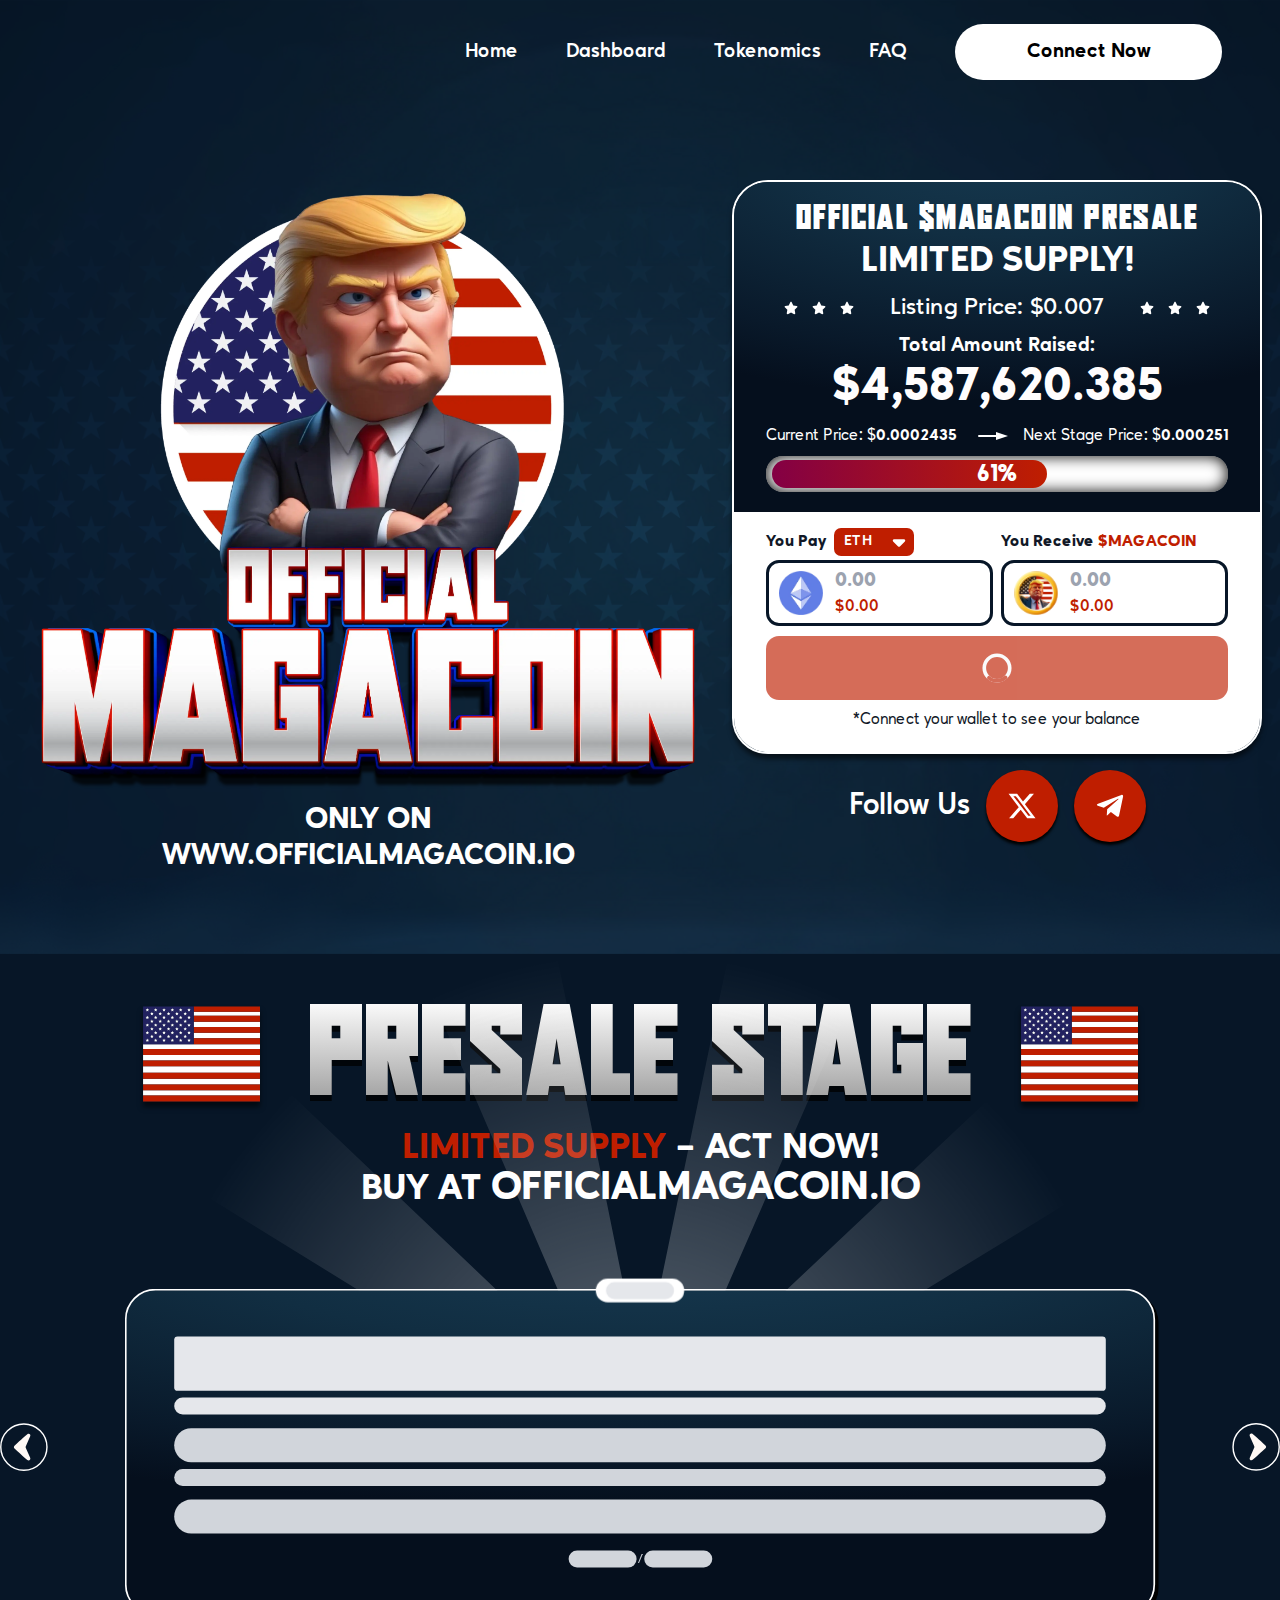
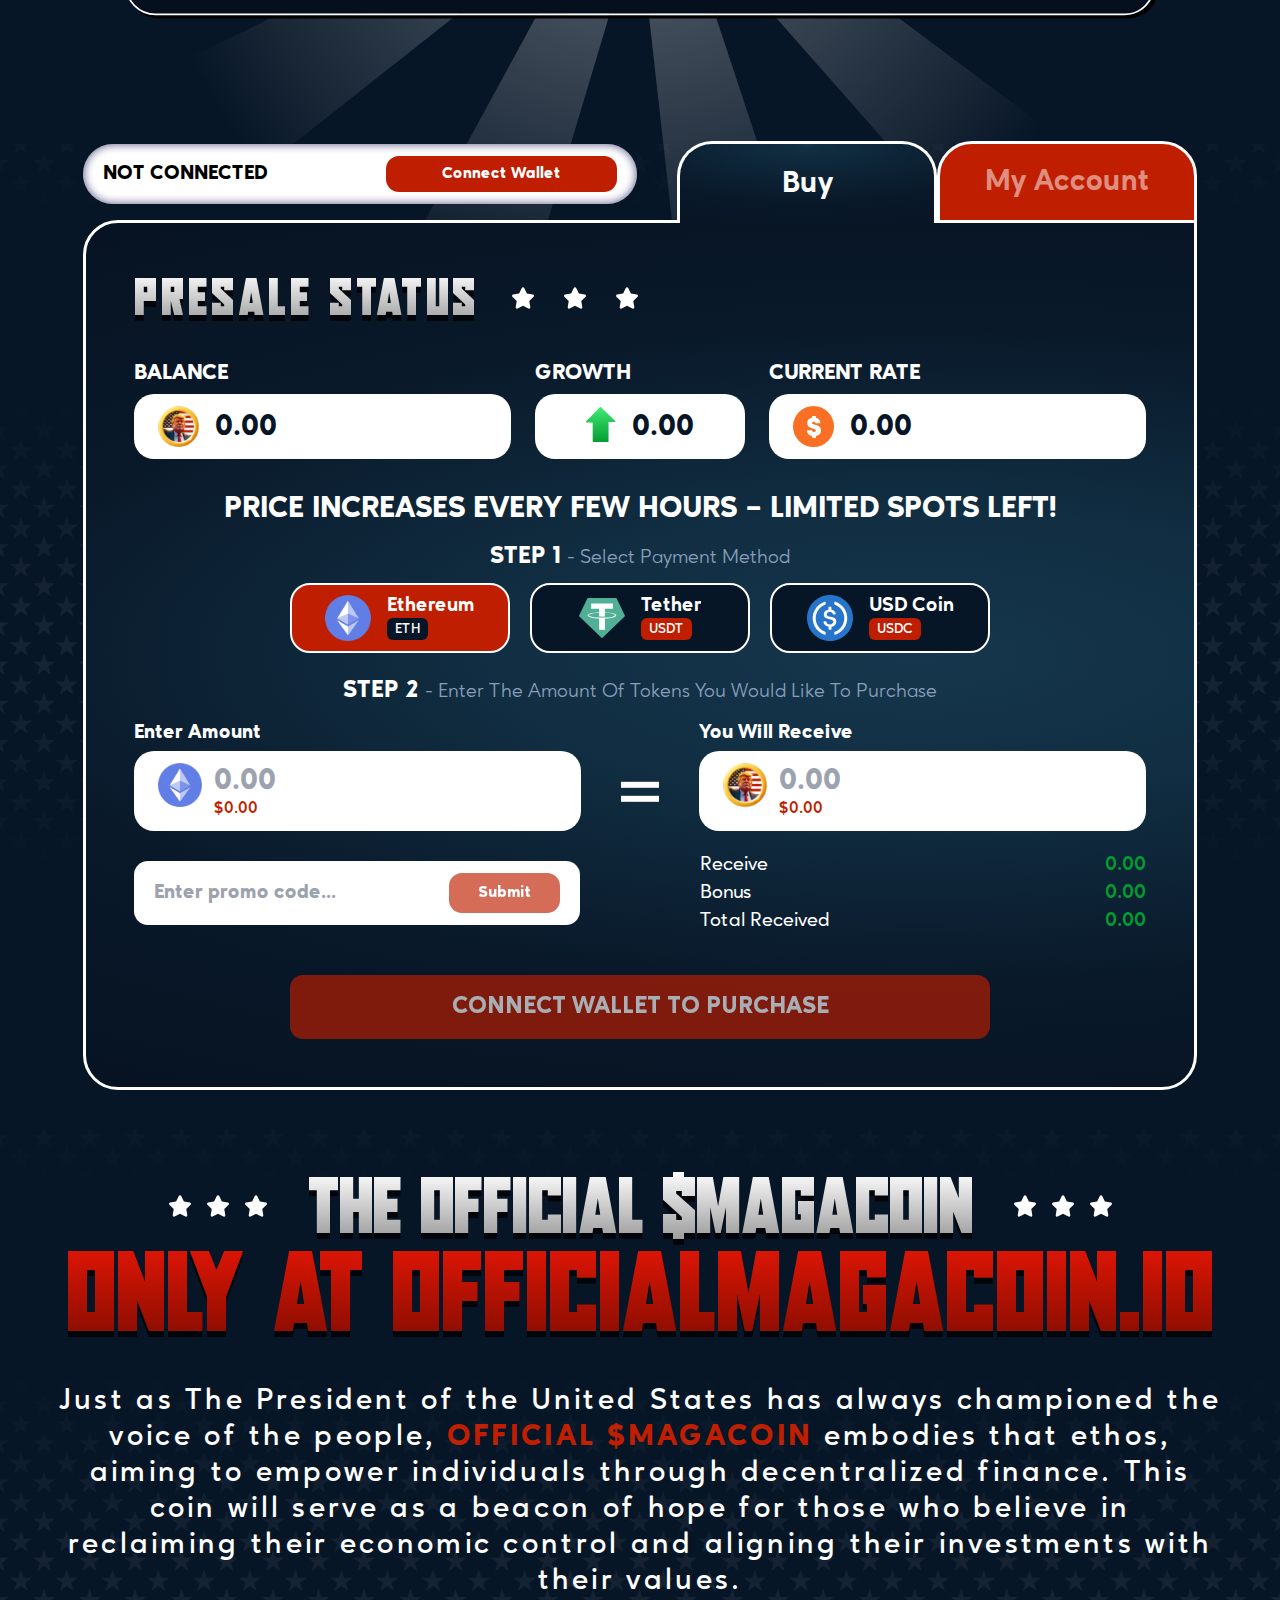
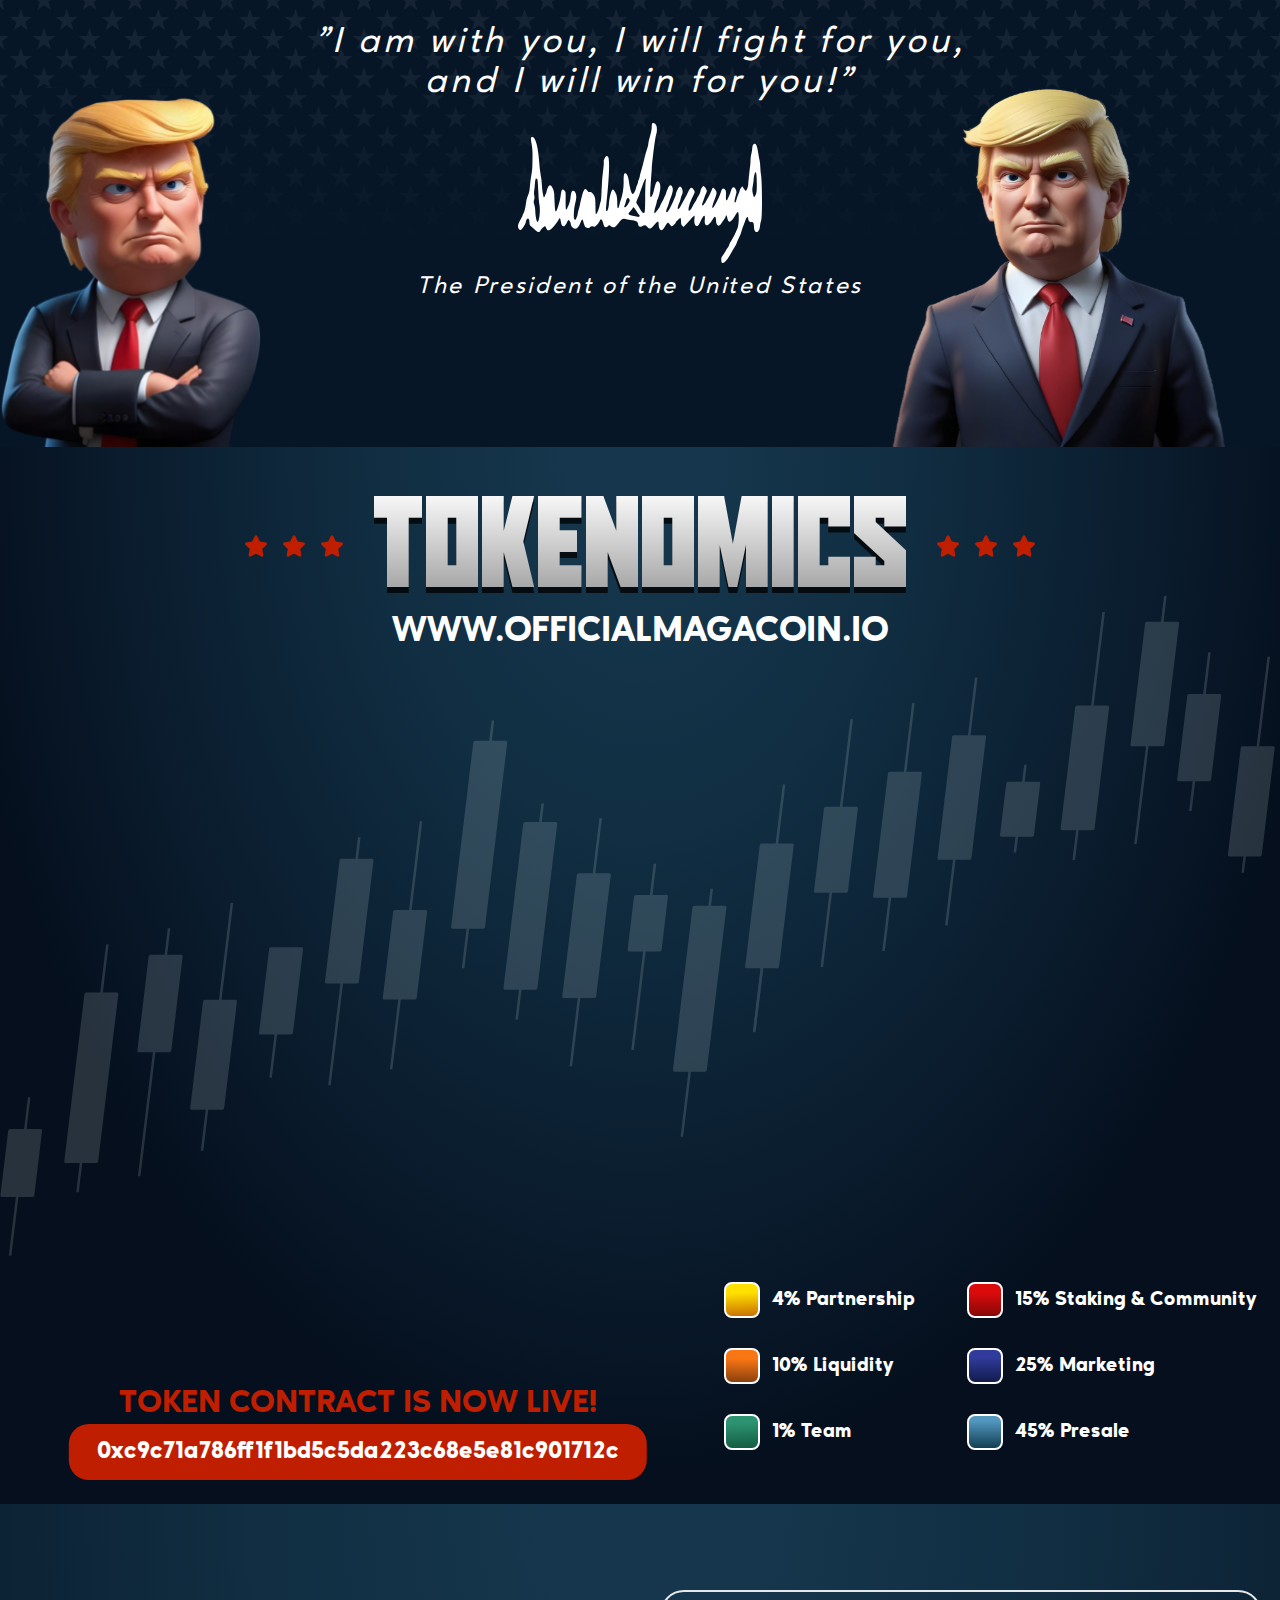
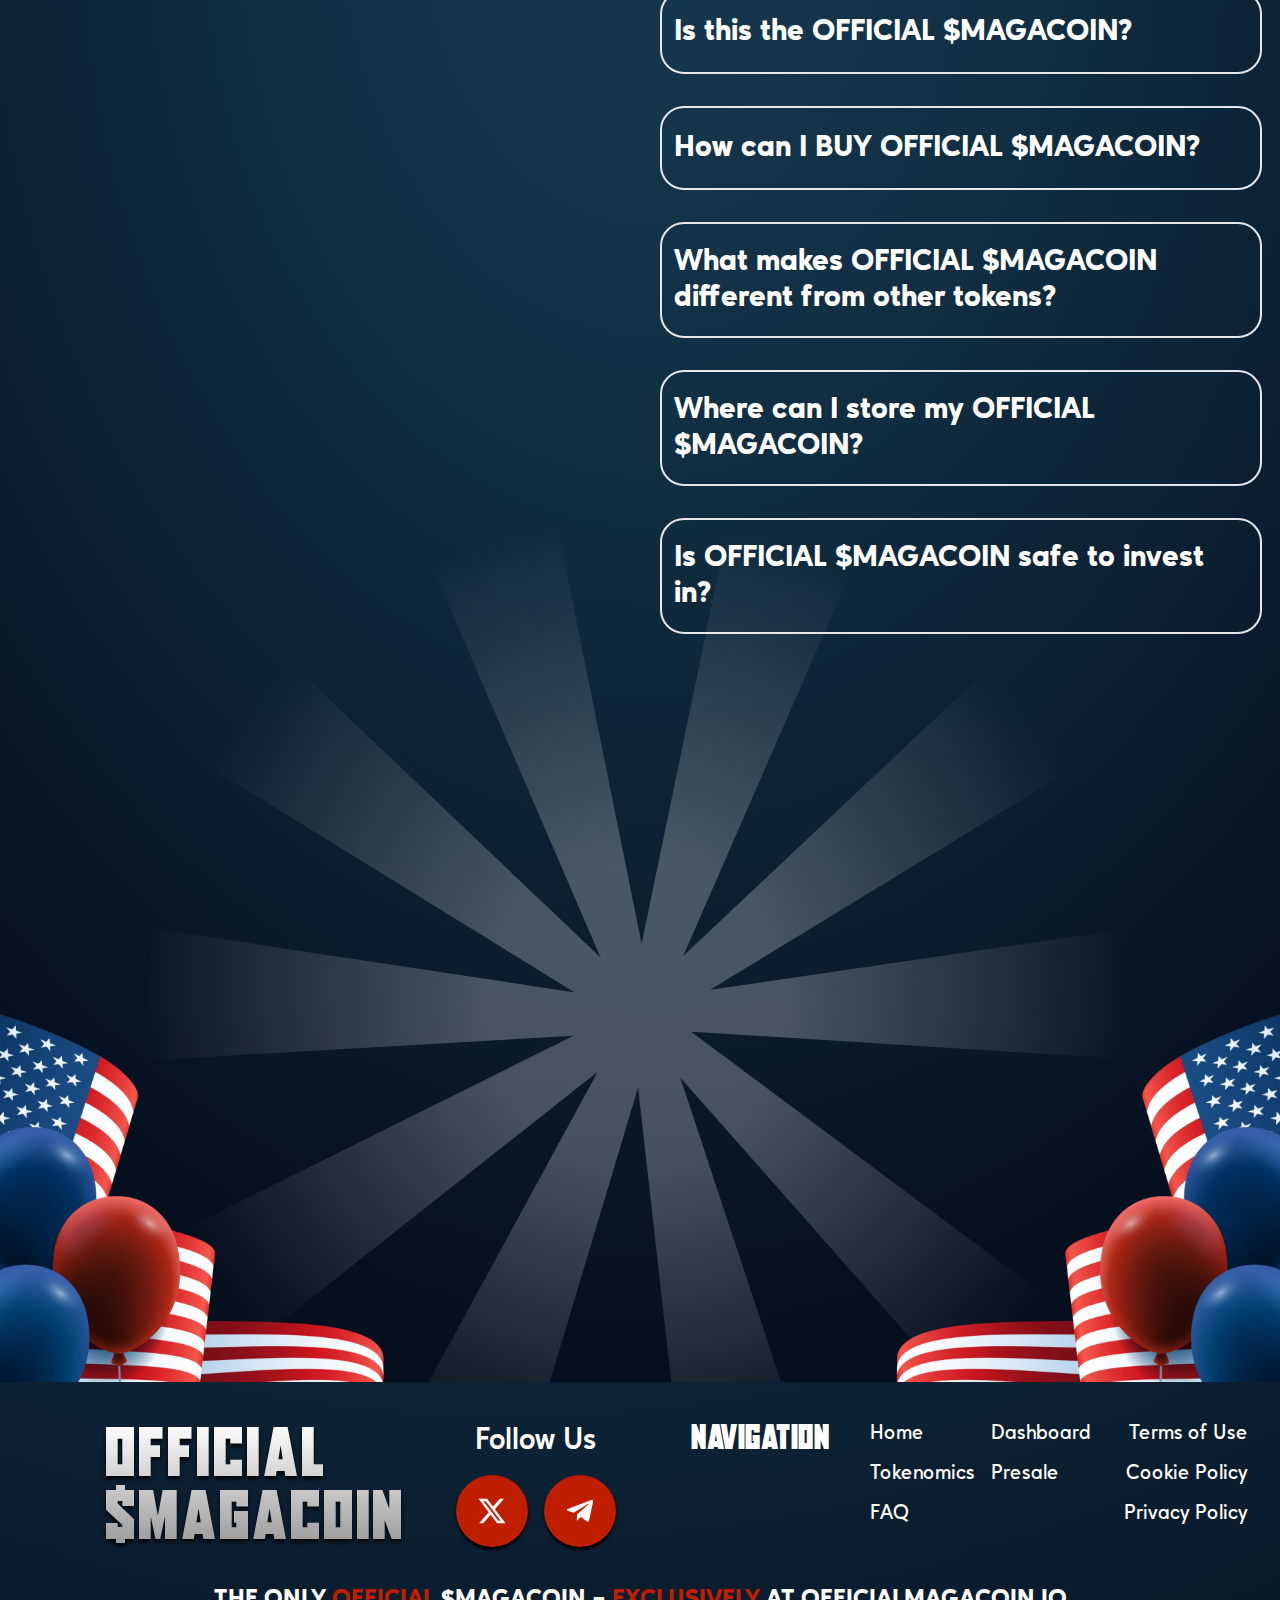
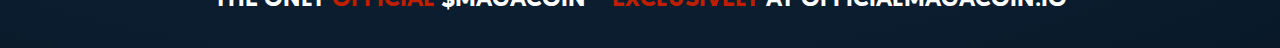
==== commit 63a4962f: "TY" ====
--- a/index.html
+++ b/index.html
@@ -1,12 +1,35 @@
-<!DOCTYPE html><html lang="en"><head><meta charSet="utf-8"/><meta name="viewport" content="width=device-width, initial-scale=1, maximum-scale=1"/><link rel="preload" href="_next/static/media/037484b1e36f803c-s.p.ttf" as="font" crossorigin="" type="font/ttf"/><link rel="preload" href="_next/static/media/0814726699a7d870-s.p.ttf" as="font" crossorigin="" type="font/ttf"/><link rel="preload" href="_next/static/media/27d69e0afc7f2a5c-s.p.ttf" as="font" crossorigin="" type="font/ttf"/><link rel="preload" href="_next/static/media/5354ac76f52debb9-s.p.ttf" as="font" crossorigin="" type="font/ttf"/><link rel="preload" href="_next/static/media/6ac441988d42df10-s.p.ttf" as="font" crossorigin="" type="font/ttf"/><link rel="preload" href="_next/static/media/ac7fce583d9796ed-s.p.ttf" as="font" crossorigin="" type="font/ttf"/><link rel="preload" href="_next/static/media/bf60a014e1e6a8df-s.p.ttf" as="font" crossorigin="" type="font/ttf"/><link rel="preload" as="image" href="faq-bottom.webp"/><link rel="stylesheet" href="_next/static/css/67b0ba5995c8b820.css" data-precedence="next"/><link rel="stylesheet" href="_next/static/css/ba978513f281c1cb.css" data-precedence="next"/><link rel="stylesheet" href="_next/static/css/14a32e547bd1e3ea.css" data-precedence="next"/><link rel="preload" as="script" fetchPriority="low" href="_next/static/chunks/webpack-e04e7bd93ef1014c.js"/><script src="_next/static/chunks/4bd1b696-7017fe01e4d9cc43.js" async=""></script><script src="_next/static/chunks/6215-9f17202566c11bf.js" async=""></script><script src="_next/static/chunks/main-app-e05288ba25e0de33.js" async=""></script><script src="_next/static/chunks/2948-2e92b07794e44185.js" async=""></script><script src="_next/static/chunks/app/layout-e72d4ca2936d4803.js" async=""></script><script src="_next/static/chunks/795d4814-475776e2bf516a7f.js" async=""></script><script src="_next/static/chunks/5e22fd23-5bbf7fc521262722.js" async=""></script><script src="_next/static/chunks/53c13509-146e77fcf1472672.js" async=""></script><script src="_next/static/chunks/8e1d74a4-d918a6be39fe56e7.js" async=""></script><script src="_next/static/chunks/4e88bc13-07766d4a36a103c0.js" async=""></script><script src="_next/static/chunks/9264-4a57b4173b39a8e8.js" async=""></script><script src="_next/static/chunks/app/page-584a15d18a18fccb.js" async=""></script><link rel="preload" href="https://www.googletagmanager.com/gtag/js?id=G-HZ56RZPRV6" as="script"/><meta name="next-size-adjust"/><meta name="theme-color" content="#000000"/><title>THE ONLY OFFICIAL MAGACOIN | ⭐PRESALE LIVE NOW</title><meta name="description" content="OVER $1 MILLION RAISED! THE ONLY OFFICIAL $MAGACOIN presale is selling out fast. Limited supply – Secure your spot now EXCLUSIVELY AT OFFICIALMAGACOIN.IO"/><meta name="keywords" content="maga,officialmagacoin,maga coin,presale"/><meta name="robots" content="index, follow"/><link rel="canonical" href="index.html"/><link rel="alternate" hrefLang="en-US" href="index.html"/><link rel="alternate" type="application/rss+xml" href="https://nextjs.org/rss"/><meta property="og:title" content="THE ONLY OFFICIAL MAGACOIN | ⭐PRESALE LIVE NOW&#x27;"/><meta property="og:description" content="OVER $1 MILLION RAISED! LIMITED SUPPLY! Secure your spot today EXCLUSIVELY AT OFFICIALMAGACOIN.IO"/><meta property="og:url" content="https://officialmagacoin.io"/><meta property="og:image" content="https://officialmagacoin.io/og-logo.png"/><meta property="og:type" content="website"/><meta name="twitter:card" content="summary_large_image"/><meta name="twitter:title" content="THE ONLY OFFICIAL MAGACOIN | ⭐PRESALE LIVE NOW&#x27;"/><meta name="twitter:description" content="OVER $1 MILLION RAISED! LIMITED SUPPLY! Secure your spot today EXCLUSIVELY AT OFFICIALMAGACOIN.IO"/><meta name="twitter:image" content="https://officialmagacoin.io/og-logo.png"/><link rel="icon" href="bbi.svg" type="image/svg+xml"/><link rel="icon" href="bbi.png" type="image/png"/><script type="application/ld+json">{"@context":"https://schema.org","@type":"WebPage","name":"THE ONLY OFFICIAL MAGACOIN","description":"OVER $1 MILLION RAISED! THE ONLY OFFICIAL $MAGACOIN presale is selling out fast. Limited supply – Secure your spot now EXCLUSIVELY AT OFFICIALMAGACOIN.IO","url":"https://officialmagacoin.io","image":"https://officialmagacoin.io/og-preview-img.png"}</script><script src="_next/static/chunks/polyfills-42372ed130431b0a.js" noModule=""></script></head><body class="bg-neutral-dark __variable_0503cf __variable_c3f178"><noscript><iframe src="https://www.googletagmanager.com/ns.html?id=GTM-NDQ8SWRJ" height="0" width="0" style="display:none;visibility:hidden"></iframe></noscript><div data-rk=""><style>[data-rk]{--rk-blurs-modalOverlay:blur(0px);--rk-fonts-body:SFRounded, ui-rounded, "SF Pro Rounded", -apple-system, BlinkMacSystemFont, "Segoe UI", Roboto, Helvetica, Arial, sans-serif, "Apple Color Emoji", "Segoe UI Emoji", "Segoe UI Symbol";--rk-radii-actionButton:9999px;--rk-radii-connectButton:12px;--rk-radii-menuButton:12px;--rk-radii-modal:24px;--rk-radii-modalMobile:28px;--rk-colors-accentColor:#fff;--rk-colors-accentColorForeground:#071627;--rk-colors-actionButtonBorder:rgba(0, 0, 0, 0.04);--rk-colors-actionButtonBorderMobile:rgba(0, 0, 0, 0.06);--rk-colors-actionButtonSecondaryBackground:rgba(0, 0, 0, 0.06);--rk-colors-closeButton:#ffffff99;--rk-colors-closeButtonBackground:rgba(0, 0, 0, 0.06);--rk-colors-connectButtonBackground:#FFF;--rk-colors-connectButtonBackgroundError:#FF494A;--rk-colors-connectButtonInnerBackground:#fff;--rk-colors-connectButtonText:#25292E;--rk-colors-connectButtonTextError:#FFF;--rk-colors-connectionIndicator:#30E000;--rk-colors-downloadBottomCardBackground:#fff;--rk-colors-downloadTopCardBackground:#fff;--rk-colors-error:#FF494A;--rk-colors-generalBorder:rgba(0, 0, 0, 0.06);--rk-colors-generalBorderDim:rgba(0, 0, 0, 0.03);--rk-colors-menuItemBackground:rgba(60, 66, 66, 0.1);--rk-colors-modalBackdrop:rgba(0, 0, 0, 0.56);--rk-colors-modalBackground:radial-gradient(83.56% 100% at 51.01% 0%, #15364c 10.8%, #112e42 37.3%, #09192a 80.9%, #050f1d 100%);--rk-colors-modalBorder:transparent;--rk-colors-modalText:#fff;--rk-colors-modalTextDim:rgba(60, 66, 66, 0.3);--rk-colors-modalTextSecondary:#ffffff99;--rk-colors-profileAction:#fff;--rk-colors-profileActionHover:rgba(255, 255, 255, 0.5);--rk-colors-profileForeground:rgba(60, 66, 66, 0.06);--rk-colors-selectedOptionBorder:rgba(60, 66, 66, 0.1);--rk-colors-standby:#FFD641;--rk-shadows-connectButton:0px 4px 12px rgba(0, 0, 0, 0.1);--rk-shadows-dialog:0px 8px 32px rgba(0, 0, 0, 0.32);--rk-shadows-profileDetailsAction:0px 2px 6px rgba(37, 41, 46, 0.04);--rk-shadows-selectedOption:0px 2px 6px rgba(0, 0, 0, 0.24);--rk-shadows-selectedWallet:0px 2px 6px rgba(0, 0, 0, 0.12);--rk-shadows-walletLogo:0px 2px 16px rgba(0, 0, 0, 0.16);}</style><main><div class="relative overflow-hidden"><div class="absolute z-0 top-[-200px] md:top-0 bg-[url(/banner_bg.png)] bg-top md:bg-center bg-cover w-full h-full mx-auto opacity-64 select-none pointer-events-none"></div><header class="relative z-1 flex"><div class="container min-h-[56px] hidden sm:flex items-center pb-1 pt-6 max-w-screen-lg text-white"><nav class="flex items-center sm:space-x-6 lg:space-x-12 ml-auto mr-8 lg:mr-12"><a class="font-primary text-xl font-bold" href="index.html#home">Home</a><a class="font-primary text-xl font-bold" href="index.html#dashboard">Dashboard</a><a class="font-primary text-xl font-bold" href="index.html#tokenomics">Tokenomics</a><a class="font-primary text-xl font-bold" href="index.html#faq">FAQ</a></nav><div aria-hidden="true" style="opacity:0;pointer-events:none;user-select:none" class="relative contents z-10">
-   <a href="/wallet.html"> <button class="relative py-4 sm:py-4 rounded-btn cursor-pointer max-w-[267px] w-full min-h-[56px] text-xl font-extrabold px-5 !py-2.5 rounded-full shadow-black bg-wh text-black">Connect Now</button></a>
+<!DOCTYPE html><html lang="en"><head><meta charSet="utf-8"/><meta name="viewport" content="width=device-width, initial-scale=1, maximum-scale=1"/><link rel="preload" href="_next/static/media/037484b1e36f803c-s.p.ttf" as="font" crossorigin="" type="font/ttf"/><link rel="preload" href="_next/static/media/0814726699a7d870-s.p.ttf" as="font" crossorigin="" type="font/ttf"/><link rel="preload" href="_next/static/media/27d69e0afc7f2a5c-s.p.ttf" as="font" crossorigin="" type="font/ttf"/><link rel="preload" href="_next/static/media/5354ac76f52debb9-s.p.ttf" as="font" crossorigin="" type="font/ttf"/><link rel="preload" href="_next/static/media/6ac441988d42df10-s.p.ttf" as="font" crossorigin="" type="font/ttf"/><link rel="preload" href="_next/static/media/ac7fce583d9796ed-s.p.ttf" as="font" crossorigin="" type="font/ttf"/><link rel="preload" href="_next/static/media/bf60a014e1e6a8df-s.p.ttf" as="font" crossorigin="" type="font/ttf"/><link rel="preload" as="image" href="faq-bottom.webp"/><link rel="stylesheet" href="_next/static/css/67b0ba5995c8b820.css" data-precedence="next"/><link rel="stylesheet" href="_next/static/css/ba978513f281c1cb.css" data-precedence="next"/><link rel="stylesheet" href="_next/static/css/14a32e547bd1e3ea.css" data-precedence="next"/><link rel="preload" as="script" fetchPriority="low" href="_next/static/chunks/webpack-e04e7bd93ef1014c.js"/><script src="_next/static/chunks/4bd1b696-7017fe01e4d9cc43.js" async=""></script><script src="_next/static/chunks/6215-9f17202566c11bf.js" async=""></script><script src="_next/static/chunks/main-app-e05288ba25e0de33.js" async=""></script><script src="_next/static/chunks/2948-2e92b07794e44185.js" async=""></script><script src="_next/static/chunks/app/layout-e72d4ca2936d4803.js" async=""></script><script src="_next/static/chunks/795d4814-475776e2bf516a7f.js" async=""></script><script src="_next/static/chunks/5e22fd23-5bbf7fc521262722.js" async=""></script><script src="_next/static/chunks/53c13509-146e77fcf1472672.js" async=""></script><script src="_next/static/chunks/8e1d74a4-d918a6be39fe56e7.js" async=""></script><script src="_next/static/chunks/4e88bc13-07766d4a36a103c0.js" async=""></script><script src="_next/static/chunks/9264-4a57b4173b39a8e8.js" async=""></script><script src="_next/static/chunks/app/page-584a15d18a18fccb.js" async=""></script><link rel="preload" href="https://www.googletagmanager.com/gtag/js?id=G-HZ56RZPRV6" as="script"/><meta name="next-size-adjust"/><meta name="theme-color" content="#000000"/><title>THE ONLY OFFICIAL MAGACOIN | ⭐PRESALE LIVE NOW</title><meta name="description" content="OVER $1 MILLION RAISED! THE ONLY OFFICIAL $MAGACOIN presale is selling out fast. Limited supply – Secure your spot now EXCLUSIVELY AT OFFICIALMAGACOIN.IO"/><meta name="keywords" content="maga,officialmagacoin,maga coin,presale"/><meta name="robots" content="index, follow"/><link rel="canonical" href="index.html"/><link rel="alternate" hrefLang="en-US" href="index.html"/><link rel="alternate" type="application/rss+xml" href="https://nextjs.org/rss"/><meta property="og:title" content="THE ONLY OFFICIAL MAGACOIN | ⭐PRESALE LIVE NOW&#x27;"/><meta property="og:description" content="OVER $1 MILLION RAISED! LIMITED SUPPLY! Secure your spot today EXCLUSIVELY AT OFFICIALMAGACOIN.IO"/><meta property="og:url" content="https://officialmagacoin.io"/><meta property="og:image" content="https://officialmagacoin.io/og-logo.png"/><meta property="og:type" content="website"/><meta name="twitter:card" content="summary_large_image"/><meta name="twitter:title" content="THE ONLY OFFICIAL MAGACOIN | ⭐PRESALE LIVE NOW&#x27;"/><meta name="twitter:description" content="OVER $1 MILLION RAISED! LIMITED SUPPLY! Secure your spot today EXCLUSIVELY AT OFFICIALMAGACOIN.IO"/><meta name="twitter:image" content="https://officialmagacoin.io/og-logo.png"/><link rel="icon" href="bbi.svg" type="image/svg+xml"/><link rel="icon" href="bbi.png" type="image/png"/><script type="application/ld+json">{"@context":"https://schema.org","@type":"WebPage","name":"THE ONLY OFFICIAL MAGACOIN","description":"OVER $1 MILLION RAISED! THE ONLY OFFICIAL $MAGACOIN presale is selling out fast. Limited supply – Secure your spot now EXCLUSIVELY AT OFFICIALMAGACOIN.IO","url":"https://officialmagacoin.io","image":"https://officialmagacoin.io/og-preview-img.png"}</script><script src="_next/static/chunks/polyfills-42372ed130431b0a.js" noModule=""></script></head><body class="bg-neutral-dark __variable_0503cf __variable_c3f178"><noscript><iframe src="https://www.googletagmanager.com/ns.html?id=GTM-NDQ8SWRJ" height="0" width="0" style="display:none;visibility:hidden"></iframe></noscript><div data-rk=""><style>[data-rk]{--rk-blurs-modalOverlay:blur(0px);--rk-fonts-body:SFRounded, ui-rounded, "SF Pro Rounded", -apple-system, BlinkMacSystemFont, "Segoe UI", Roboto, Helvetica, Arial, sans-serif, "Apple Color Emoji", "Segoe UI Emoji", "Segoe UI Symbol";--rk-radii-actionButton:9999px;--rk-radii-connectButton:12px;--rk-radii-menuButton:12px;--rk-radii-modal:24px;--rk-radii-modalMobile:28px;--rk-colors-accentColor:#fff;--rk-colors-accentColorForeground:#071627;--rk-colors-actionButtonBorder:rgba(0, 0, 0, 0.04);--rk-colors-actionButtonBorderMobile:rgba(0, 0, 0, 0.06);--rk-colors-actionButtonSecondaryBackground:rgba(0, 0, 0, 0.06);--rk-colors-closeButton:#ffffff99;--rk-colors-closeButtonBackground:rgba(0, 0, 0, 0.06);--rk-colors-connectButtonBackground:#FFF;--rk-colors-connectButtonBackgroundError:#FF494A;--rk-colors-connectButtonInnerBackground:#fff;--rk-colors-connectButtonText:#25292E;--rk-colors-connectButtonTextError:#FFF;--rk-colors-connectionIndicator:#30E000;--rk-colors-downloadBottomCardBackground:#fff;--rk-colors-downloadTopCardBackground:#fff;--rk-colors-error:#FF494A;--rk-colors-generalBorder:rgba(0, 0, 0, 0.06);--rk-colors-generalBorderDim:rgba(0, 0, 0, 0.03);--rk-colors-menuItemBackground:rgba(60, 66, 66, 0.1);--rk-colors-modalBackdrop:rgba(0, 0, 0, 0.56);--rk-colors-modalBackground:radial-gradient(83.56% 100% at 51.01% 0%, #15364c 10.8%, #112e42 37.3%, #09192a 80.9%, #050f1d 100%);--rk-colors-modalBorder:transparent;--rk-colors-modalText:#fff;--rk-colors-modalTextDim:rgba(60, 66, 66, 0.3);--rk-colors-modalTextSecondary:#ffffff99;--rk-colors-profileAction:#fff;--rk-colors-profileActionHover:rgba(255, 255, 255, 0.5);--rk-colors-profileForeground:rgba(60, 66, 66, 0.06);--rk-colors-selectedOptionBorder:rgba(60, 66, 66, 0.1);--rk-colors-standby:#FFD641;--rk-shadows-connectButton:0px 4px 12px rgba(0, 0, 0, 0.1);--rk-shadows-dialog:0px 8px 32px rgba(0, 0, 0, 0.32);--rk-shadows-profileDetailsAction:0px 2px 6px rgba(37, 41, 46, 0.04);--rk-shadows-selectedOption:0px 2px 6px rgba(0, 0, 0, 0.24);--rk-shadows-selectedWallet:0px 2px 6px rgba(0, 0, 0, 0.12);--rk-shadows-walletLogo:0px 2px 16px rgba(0, 0, 0, 0.16);}</style><main><div class="relative overflow-hidden"><div class="absolute z-0 top-[-200px] md:top-0 bg-[url(/banner_bg.png)] bg-top md:bg-center bg-cover w-full h-full mx-auto opacity-64 select-none pointer-events-none"></div><header class="relative z-1 flex">
+  
+  <div class="container min-h-[56px] hidden sm:flex items-center pb-1 pt-6 max-w-screen-lg text-white"><nav class="flex items-center sm:space-x-6 lg:space-x-12 ml-auto mr-8 lg:mr-12"><a class="font-primary text-xl font-bold" href="index.html#home">Home</a><a class="font-primary text-xl font-bold" href="index.html#dashboard">Dashboard</a><a class="font-primary text-xl font-bold" href="index.html#tokenomics">Tokenomics</a><a class="font-primary text-xl font-bold" href="index.html#faq">FAQ</a></nav>
+  
+  <div aria-hidden="true" style="opacity:0;" class="relative contents z-10">
+    <button onclick="connect()" class="relative py-4 sm:py-4 rounded-btn cursor-pointer max-w-[267px] w-full min-h-[56px] text-xl font-extrabold px-5 !py-2.5 rounded-full shadow-black bg-wh text-black">Connect Now</button>
 </div></div>
 
 
 
 <div class="container p-4 w-full sm:hidden flex justify-between items-center font-bold text-white gap-5 sm:gap-1"><div aria-hidden="true" style="opacity:0;pointer-events:none;user-select:none" class="relative contents z-10">
-    <a href="/wallet.html"><button class="relative py-4 sm:py-4 rounded-btn cursor-pointer max-w-[267px] w-full min-h-[56px] text-xl font-extrabold px-5 !py-2.5 rounded-full shadow-black bg-wh text-black">Connect Now</button></a>
-</div><button class="text-white text-4xl"><svg stroke="currentColor" fill="currentColor" stroke-width="0" viewBox="0 0 512 512" height="1em" width="1em" xmlns="http://www.w3.org/2000/svg"><path d="M64 384h384v-42.666H64V384zm0-106.666h384v-42.667H64v42.667zM64 128v42.665h384V128H64z"></path></svg></button><div class="w-full transition-all h-lvh fixed z-40 -right-full top-0 bg-gradient-dark-default text-2xl gap-4 p-6"><button class="flex ml-auto mb-5 text-white text-4xl z-100"><svg stroke="currentColor" fill="currentColor" stroke-width="0" viewBox="0 0 512 512" height="1em" width="1em" xmlns="http://www.w3.org/2000/svg"><path d="M405 136.798L375.202 107 256 226.202 136.798 107 107 136.798 226.202 256 107 375.202 136.798 405 256 285.798 375.202 405 405 375.202 285.798 256z"></path></svg></button><nav class="flex items-center sm:space-x-6 lg:space-x-12 flex flex-col gap-4 !items-start pb-4 [&amp;_a]:border-b-2 [&amp;_a]:w-full [&amp;_a]:pb-4"><a class="font-primary text-xl font-bold" href="index.html#home">Home</a><a class="font-primary text-xl font-bold" href="index.html#dashboard">Dashboard</a><a class="font-primary text-xl font-bold" href="index.html#tokenomics">Tokenomics</a><a class="font-primary text-xl font-bold" href="index.html#faq">FAQ</a></nav></div></div></header><section id="home" class="relative pb-14 sm:pb-20"><div class="container max-w-screen-xl space-y-3 md:space-y-0 md:space-x-3 flex justify-between items-center md:items-start flex-col md:flex-row relative z-1 pt-4 sm:pt-12 lg:pt-24"><div class="max-w-[700px] w-full h-fit "><img alt="banner image" loading="lazy" width="850" height="850" decoding="async" data-nimg="1" style="color:transparent" src="banner_img.webp"/><h2 class="text-[18px] sm:text-2xl lg:text-3xl text-center font-black text-wh">ONLY ON <br class="hidden md:block"/> <a target="_blank" href="index.html">WWW.<!-- -->OFFICIALMAGACOIN.IO</a></h2></div><div class="flex flex-col items-center w-full lg:max-w-[530px]"><div class="h-full w-full rounded-card card-border border-black shadow-tertiary overflow-hidden"><div class="py-5 px-3.5 sm:px-8 bg-dark-bg text-white"><h1 class="font-secondary text-center text-xl md:text-2xl tracking-[0.06em]">OFFICIAL $MAGACOIN PRESALE</h1><h4 class="mt-2 text-2xl sm:text-4xl text-center font-black">LIMITED SUPPLY!</h4><div class="mt-2 sm:mt-2.5 flex items-center justify-around font-semibold mb-2"><div class="flex flex-row items-center space-x-2.5 sm:space-x-3.5 text-white"><svg stroke="currentColor" fill="currentColor" stroke-width="0" viewBox="0 0 576 512" class="text-xs sm:text-sm" height="1em" width="1em" xmlns="http://www.w3.org/2000/svg"><path d="M316.9 18C311.6 7 300.4 0 288.1 0s-23.4 7-28.8 18L195 150.3 51.4 171.5c-12 1.8-22 10.2-25.7 21.7s-.7 24.2 7.9 32.7L137.8 329 113.2 474.7c-2 12 3 24.2 12.9 31.3s23 8 33.8 2.3l128.3-68.5 128.3 68.5c10.8 5.7 23.9 4.9 33.8-2.3s14.9-19.3 12.9-31.3L438.5 329 542.7 225.9c8.6-8.5 11.7-21.2 7.9-32.7s-13.7-19.9-25.7-21.7L381.2 150.3 316.9 18z"></path></svg><svg stroke="currentColor" fill="currentColor" stroke-width="0" viewBox="0 0 576 512" class="text-xs sm:text-sm" height="1em" width="1em" xmlns="http://www.w3.org/2000/svg"><path d="M316.9 18C311.6 7 300.4 0 288.1 0s-23.4 7-28.8 18L195 150.3 51.4 171.5c-12 1.8-22 10.2-25.7 21.7s-.7 24.2 7.9 32.7L137.8 329 113.2 474.7c-2 12 3 24.2 12.9 31.3s23 8 33.8 2.3l128.3-68.5 128.3 68.5c10.8 5.7 23.9 4.9 33.8-2.3s14.9-19.3 12.9-31.3L438.5 329 542.7 225.9c8.6-8.5 11.7-21.2 7.9-32.7s-13.7-19.9-25.7-21.7L381.2 150.3 316.9 18z"></path></svg><svg stroke="currentColor" fill="currentColor" stroke-width="0" viewBox="0 0 576 512" class="text-xs sm:text-sm" height="1em" width="1em" xmlns="http://www.w3.org/2000/svg"><path d="M316.9 18C311.6 7 300.4 0 288.1 0s-23.4 7-28.8 18L195 150.3 51.4 171.5c-12 1.8-22 10.2-25.7 21.7s-.7 24.2 7.9 32.7L137.8 329 113.2 474.7c-2 12 3 24.2 12.9 31.3s23 8 33.8 2.3l128.3-68.5 128.3 68.5c10.8 5.7 23.9 4.9 33.8-2.3s14.9-19.3 12.9-31.3L438.5 329 542.7 225.9c8.6-8.5 11.7-21.2 7.9-32.7s-13.7-19.9-25.7-21.7L381.2 150.3 316.9 18z"></path></svg></div><h4 class="flex flex-wrap justify-center text-center text-xl sm:text-2xl noWrap">Listing Price: <span class="ml-2">$<!-- -->0.007</span></h4><div class="flex flex-row items-center space-x-2.5 sm:space-x-3.5 text-white"><svg stroke="currentColor" fill="currentColor" stroke-width="0" viewBox="0 0 576 512" class="text-xs sm:text-sm" height="1em" width="1em" xmlns="http://www.w3.org/2000/svg"><path d="M316.9 18C311.6 7 300.4 0 288.1 0s-23.4 7-28.8 18L195 150.3 51.4 171.5c-12 1.8-22 10.2-25.7 21.7s-.7 24.2 7.9 32.7L137.8 329 113.2 474.7c-2 12 3 24.2 12.9 31.3s23 8 33.8 2.3l128.3-68.5 128.3 68.5c10.8 5.7 23.9 4.9 33.8-2.3s14.9-19.3 12.9-31.3L438.5 329 542.7 225.9c8.6-8.5 11.7-21.2 7.9-32.7s-13.7-19.9-25.7-21.7L381.2 150.3 316.9 18z"></path></svg><svg stroke="currentColor" fill="currentColor" stroke-width="0" viewBox="0 0 576 512" class="text-xs sm:text-sm" height="1em" width="1em" xmlns="http://www.w3.org/2000/svg"><path d="M316.9 18C311.6 7 300.4 0 288.1 0s-23.4 7-28.8 18L195 150.3 51.4 171.5c-12 1.8-22 10.2-25.7 21.7s-.7 24.2 7.9 32.7L137.8 329 113.2 474.7c-2 12 3 24.2 12.9 31.3s23 8 33.8 2.3l128.3-68.5 128.3 68.5c10.8 5.7 23.9 4.9 33.8-2.3s14.9-19.3 12.9-31.3L438.5 329 542.7 225.9c8.6-8.5 11.7-21.2 7.9-32.7s-13.7-19.9-25.7-21.7L381.2 150.3 316.9 18z"></path></svg><svg stroke="currentColor" fill="currentColor" stroke-width="0" viewBox="0 0 576 512" class="text-xs sm:text-sm" height="1em" width="1em" xmlns="http://www.w3.org/2000/svg"><path d="M316.9 18C311.6 7 300.4 0 288.1 0s-23.4 7-28.8 18L195 150.3 51.4 171.5c-12 1.8-22 10.2-25.7 21.7s-.7 24.2 7.9 32.7L137.8 329 113.2 474.7c-2 12 3 24.2 12.9 31.3s23 8 33.8 2.3l128.3-68.5 128.3 68.5c10.8 5.7 23.9 4.9 33.8-2.3s14.9-19.3 12.9-31.3L438.5 329 542.7 225.9c8.6-8.5 11.7-21.2 7.9-32.7s-13.7-19.9-25.7-21.7L381.2 150.3 316.9 18z"></path></svg></div></div><h2 class="text-white text-2xl sm:text-xl text-center font-extrabold mb-1">Total Amount Raised:</h2><h3 class="mb-3 text-light text-3xl sm:text-6xl md:text-5xl leading-tight text-center font-black noWrap">$<!-- -->0.00</h3><div class="flex justify-between items-center gap-3.5 mb-2"><h3 class="text-base text-center  font-medium [&amp;_span]:font-extrabold">Current Price: <wbr/>$<span>11.00</span></h3><div class="relative  w-full max-w-7 sm:max-w-6 h-[2px] bg-white rounded-full"><div class="absolute right-0 top-1/2 -translate-y-1/2 translate-x-1/2 w-0 h-0 border-t-[4px] border-b-[4px] border-l-[12px] border-transparent border-l-white"></div></div><h3 class="text-base text-center  font-medium [&amp;_span]:font-extrabold">Next Stage Price: <wbr/>$<span>0.00</span></h3></div><div class="relative w-full py-1 px-1.5 bg-wh rounded-[17px] shadow-inner" style="overflow:hidden"><div class="h-7 rounded-[17px]" style="width:0%;background-image:linear-gradient(90deg, #840044 0.5%, #bf1e00 100%)" role="progressbar" aria-valuenow="0" aria-valuemin="0" aria-valuemax="0"></div><p class="absolute mt-0.5 top-1/2 left-1/2 -translate-x-1/2 -translate-y-1/2 text-white text-[23px] font-black leading-tight drop-shadow-heading">0<!-- -->%</p></div></div><div class="bg-white pt-4 pb-5 px-3 sm:px-8 "><form class="w-full h-full text-gray-900"><div class="flex flex-col sm:flex-row justify-between gap-[calc(var(--form-input-spacing)*2)] items-center"><div class="w-full sm:max-w-[calc(50%-var(--form-input-spacing))]"><label class="w-fit text-base text-start font-black"><div class="flex flex-row items-center font-black"><h3 class="text-base w-fit text-start font-black">You Pay</h3><div class="select_selectContainer__4FgQ1"><input class="select_selectInput__4onTs" readOnly="" value="ETH"/><span><svg stroke="currentColor" fill="currentColor" stroke-width="0" viewBox="0 0 320 512" height="1em" width="1em" xmlns="http://www.w3.org/2000/svg"><path d="M182.6 470.6c-12.5 12.5-32.8 12.5-45.3 0l-128-128c-9.2-9.2-11.9-22.9-6.9-34.9s16.6-19.8 29.6-19.8l256 0c12.9 0 24.6 7.8 29.6 19.8s2.2 25.7-6.9 34.9l-128 128z"></path></svg></span><div class="dp-menu "><button disabled="" class="dp-item font-bold">ETH</button><button class="dp-item font-bold">USDT</button><button class="dp-item font-bold">USDC</button></div></div></div></label><div class="items-center py-1 px-2.5 border-[3px] border-neutral-dark rounded-[13px] [&amp;&gt;div]:w-[calc(100%-var(--input-token-icon-width)-20px)] flex mt-1"><img alt="Ethereum" loading="lazy" width="44" height="44" decoding="async" data-nimg="1" class="h-11 mr-3 w-[var(--input-token-icon-width)]" style="color:transparent" src="ETH.webp"/><div class="flex flex-col"><input placeholder="0.00" class="text-xl font-black w-full bg-transparent outline-none border-none" disabled="" autoComplete="off" value=""/><p class="text-secondary font-bold text-base noWrap">$0.00</p></div></div></div><div class="w-full sm:max-w-[calc(50%-var(--form-input-spacing))]"><label class="w-fit text-base text-start font-black"><h3 class="flex sm:flex-wrap lg:flex-nowrap text-base text-start font-black noWrap sm:leading-[28px]">You Receive<span class="ml-1 text-secondary">$MAGACOIN</span></h3></label><div class="items-center py-1 px-2.5 border-[3px] border-neutral-dark rounded-[13px] [&amp;&gt;div]:w-[calc(100%-var(--input-token-icon-width)-20px)] flex mt-1"><img alt="$MAGACOIN" loading="lazy" width="44" height="44" decoding="async" data-nimg="1" class="h-11 mr-3 w-[var(--input-token-icon-width)]" style="color:transparent" src="bbi.svg"/><div class="flex flex-col"><input placeholder="0.00" class="text-xl font-black w-full bg-transparent outline-none border-none" disabled="" autoComplete="off" value=""/><p class="text-secondary font-bold text-base noWrap">$0.00</p></div></div></div></div><button disabled="" class="relative px-2 py-4 sm:py-4 w-full bg-secondary text-wh font-black rounded-btn cursor-pointer opacity-65 mt-2.5 text-md sm:text-2xl" type="button"><span style="visibility:hidden">PURCHASE TEMPORARY UNAVAILABLE</span><svg fill="none" class="absolute top-1/2 left-1/2 -translate-x-1/2 -translate-y-1/2" style="color:#bf1e00;overflow:visible;width:30px;visibility:visible" viewBox="0 0 66 66"><circle cx="33" cy="33" fill="none" r="28" stroke="#f8f9fa" stroke-width="8"></circle><circle cx="33" cy="33" fill="none" r="28" stroke="currentColor" stroke-dasharray="40, 134" stroke-dashoffset="325" stroke-linecap="round" stroke-width="8" class="spinner_spinnerAnimation__WCEEv" style="animation-duration:0.875s"></circle></svg></button><p class="text-center font-medium mt-2">*Connect your wallet to see your balance</p></form></div></div><div class="justify-center flex-row lg:flex-col items-center gap-10 sm:gap-4 flex !flex-row mt-4"><h1 class="text-white text-3xl font-bold">Follow Us</h1><div class="flex items-center gap-4"><a target="_blank" class="flex items-center justify-center rounded-full bg-secondary w-[48px] h-[48px] sm:w-[72px] sm:h-[72px] text-3xl shadow-primary [&amp;_svg]:text-white" href="https://x.com/officialMAGAx"><svg stroke="currentColor" fill="currentColor" stroke-width="0" viewBox="0 0 512 512" height="1em" width="1em" xmlns="http://www.w3.org/2000/svg"><path d="M389.2 48h70.6L305.6 224.2 487 464H345L233.7 318.6 106.5 464H35.8L200.7 275.5 26.8 48H172.4L272.9 180.9 389.2 48zM364.4 421.8h39.1L151.1 88h-42L364.4 421.8z"></path></svg></a><a target="_blank" class="flex items-center justify-center rounded-full bg-secondary w-[48px] h-[48px] sm:w-[72px] sm:h-[72px] text-3xl shadow-primary [&amp;_svg]:text-white" href="https://t.me/OFFICIAL_MAGA"><svg stroke="currentColor" fill="currentColor" stroke-width="0" viewBox="0 0 448 512" height="1em" width="1em" xmlns="http://www.w3.org/2000/svg"><path d="M446.7 98.6l-67.6 318.8c-5.1 22.5-18.4 28.1-37.3 17.5l-103-75.9-49.7 47.8c-5.5 5.5-10.1 10.1-20.7 10.1l7.4-104.9 190.9-172.5c8.3-7.4-1.8-11.5-12.9-4.1L117.8 284 16.2 252.2c-22.1-6.9-22.5-22.1 4.6-32.7L418.2 66.4c18.4-6.9 34.5 4.1 28.5 32.2z"></path></svg></a></div></div></div></div></section></div><section class="relative mx-auto max-w-screen-xl pt-11 w-full h-full z-10 overflow-hidden sm:overflow-visible"><div class="container mb-3 sm:mb-5 z-10"><div class="flex items-center justify-center space-x-2  md:space-x-12  mb-5"><img alt="usa 1" loading="lazy" width="117" height="96" decoding="async" data-nimg="1" class="shadow-tertiary w-[57px] sm:w-[77px] md:w-[97px] lg:w-[117px]" style="color:transparent" src="usa.svg"/><h2 class="font-secondary text-center text-4xl sm:text-[48px] md:text-[89px] leading-tight z-10 gradient-title drop-shadow-heading2">Presale stage</h2><img alt="usa 1" loading="lazy" width="117" height="96" decoding="async" data-nimg="1" class="shadow-tertiary w-[57px] sm:w-[77px] md:w-[97px] lg:w-[117px]" style="color:transparent" src="usa.svg"/></div><h2 class="text-center text-xl md:text-4xl font-black text-wh "><span class="text-secondary">LIMITED SUPPLY</span> – ACT NOW!<!-- --> <br class="hidden md:block"/> BUY AT<!-- --> <a target="_blank" href="index.html" class="uppercase md:text-[40px]">officialmagacoin.io</a></h2></div><div class="relative mb-14 sm:mb-20 z-10"><section class="w-full sm:px-6"><div class="relative mx-auto slider-wrapper"><div class="hidden block md:contents"><button class="w-12 absolute z-20 top-1/2 right-0 transform translate-x-1/2 -translate-y-1/2"><img alt="next" loading="lazy" width="48" height="48" decoding="async" data-nimg="1" style="color:transparent" src="chevron-circled.svg"/></button><button class="w-12 absolute z-20 top-1/2 left-0 transform -translate-x-1/2 -translate-y-1/2"><img alt="prev" loading="lazy" width="48" height="48" decoding="async" data-nimg="1" class="rotate-180" style="color:transparent" src="chevron-circled.svg"/></button></div><div class="swiper carousel" style="padding:30px 10px 20px 10px"><div class="swiper-wrapper"><div class="swiper-slide"><div class="w-full rounded-card relative bg-dark-bg rounded-3xl border-2 border-wh box-shadow-sm p-8"><div class="py-1 px-3 absolute top-0 right-1/2 transform translate-x-1/2 -translate-y-1/2 mx-auto bg-wh rounded-full"><div class="h-5 w-20 bg-gray-200 rounded-full dark:bg-gray-600"></div></div><div role="status" class="animate-pulse"><div class="w-full  h-full py-[22px] px-6"><div class="h-16 mx-auto bg-gray-200 rounded dark:bg-gray-600 mb-2"></div><div class="h-5 mx-auto bg-gray-200 rounded-full dark:bg-gray-600 mb-4"></div><div class="h-10 bg-gray-300 rounded-full dark:bg-gray-600 w-full mb-2"></div><div class="h-5 bg-gray-300 rounded-full dark:bg-gray-600 w-full mb-4"></div><div class="h-10 bg-gray-300 rounded-full dark:bg-gray-600 w-full mb-2"></div><div class="flex row items-center justify-center space-x-0.5 text-gray-300 text-sm font-medium mt-5"><div class="h-5 bg-gray-300 rounded-full dark:bg-gray-600 w-20"></div><span>/</span><div class="h-5 bg-gray-300 rounded-full dark:bg-gray-600 w-20"></div></div></div></div></div></div><div class="swiper-slide"><div class="w-full rounded-card relative bg-dark-bg rounded-3xl border-2 border-wh box-shadow-sm p-8"><div class="py-1 px-3 absolute top-0 right-1/2 transform translate-x-1/2 -translate-y-1/2 mx-auto bg-wh rounded-full"><div class="h-5 w-20 bg-gray-200 rounded-full dark:bg-gray-600"></div></div><div role="status" class="animate-pulse"><div class="w-full  h-full py-[22px] px-6"><div class="h-16 mx-auto bg-gray-200 rounded dark:bg-gray-600 mb-2"></div><div class="h-5 mx-auto bg-gray-200 rounded-full dark:bg-gray-600 mb-4"></div><div class="h-10 bg-gray-300 rounded-full dark:bg-gray-600 w-full mb-2"></div><div class="h-5 bg-gray-300 rounded-full dark:bg-gray-600 w-full mb-4"></div><div class="h-10 bg-gray-300 rounded-full dark:bg-gray-600 w-full mb-2"></div><div class="flex row items-center justify-center space-x-0.5 text-gray-300 text-sm font-medium mt-5"><div class="h-5 bg-gray-300 rounded-full dark:bg-gray-600 w-20"></div><span>/</span><div class="h-5 bg-gray-300 rounded-full dark:bg-gray-600 w-20"></div></div></div></div></div></div><div class="swiper-slide"><div class="w-full rounded-card relative bg-dark-bg rounded-3xl border-2 border-wh box-shadow-sm p-8"><div class="py-1 px-3 absolute top-0 right-1/2 transform translate-x-1/2 -translate-y-1/2 mx-auto bg-wh rounded-full"><div class="h-5 w-20 bg-gray-200 rounded-full dark:bg-gray-600"></div></div><div role="status" class="animate-pulse"><div class="w-full  h-full py-[22px] px-6"><div class="h-16 mx-auto bg-gray-200 rounded dark:bg-gray-600 mb-2"></div><div class="h-5 mx-auto bg-gray-200 rounded-full dark:bg-gray-600 mb-4"></div><div class="h-10 bg-gray-300 rounded-full dark:bg-gray-600 w-full mb-2"></div><div class="h-5 bg-gray-300 rounded-full dark:bg-gray-600 w-full mb-4"></div><div class="h-10 bg-gray-300 rounded-full dark:bg-gray-600 w-full mb-2"></div><div class="flex row items-center justify-center space-x-0.5 text-gray-300 text-sm font-medium mt-5"><div class="h-5 bg-gray-300 rounded-full dark:bg-gray-600 w-20"></div><span>/</span><div class="h-5 bg-gray-300 rounded-full dark:bg-gray-600 w-20"></div></div></div></div></div></div><div class="swiper-slide"><div class="w-full rounded-card relative bg-dark-bg rounded-3xl border-2 border-wh box-shadow-sm p-8"><div class="py-1 px-3 absolute top-0 right-1/2 transform translate-x-1/2 -translate-y-1/2 mx-auto bg-wh rounded-full"><div class="h-5 w-20 bg-gray-200 rounded-full dark:bg-gray-600"></div></div><div role="status" class="animate-pulse"><div class="w-full  h-full py-[22px] px-6"><div class="h-16 mx-auto bg-gray-200 rounded dark:bg-gray-600 mb-2"></div><div class="h-5 mx-auto bg-gray-200 rounded-full dark:bg-gray-600 mb-4"></div><div class="h-10 bg-gray-300 rounded-full dark:bg-gray-600 w-full mb-2"></div><div class="h-5 bg-gray-300 rounded-full dark:bg-gray-600 w-full mb-4"></div><div class="h-10 bg-gray-300 rounded-full dark:bg-gray-600 w-full mb-2"></div><div class="flex row items-center justify-center space-x-0.5 text-gray-300 text-sm font-medium mt-5"><div class="h-5 bg-gray-300 rounded-full dark:bg-gray-600 w-20"></div><span>/</span><div class="h-5 bg-gray-300 rounded-full dark:bg-gray-600 w-20"></div></div></div></div></div></div></div></div></div></section><img alt="light" loading="lazy" width="1000" height="1000" decoding="async" data-nimg="1" class="scale-125 sm:scale-100 absolute opacity-65 sm:opacity-50 top-1/2 right-1/2 translate-x-1/2 -translate-y-1/2 transform object-contain pointer-events-none z-0" style="color:transparent" src="light.svg"/></div><section id="dashboard" class="relative container max-w-[1150px] mb-14 sm:mb-20"><div class="w-full bg-neutral-dark "><div class="w-full flex gap-5 md:gap-10 flex-col md:flex-row"><div style="box-shadow:inset 0 0 10px 0 rgba(9, 7, 77, 0.7)" class="flex flex-1 z-10 justify-between items-center h-fit gap-1 px-3 md:px-5 py-3 bg-wh text-xl rounded-[30px] "><span class="uppercase font-black text-black">Not Connected</span>
-  <a href="/wallet.html">  <button class="relative px-2 py-4 sm:py-4 w-full bg-secondary text-wh font-black rounded-btn cursor-pointer max-w-[45%] text-base !p-1.5" type="button">Connect Wallet</button></a>
+    <button onclick="connect()" class="relative py-4 sm:py-4 rounded-btn cursor-pointer max-w-[267px] w-full min-h-[56px] text-xl font-extrabold px-5 !py-2.5 rounded-full shadow-black bg-wh text-black">Connect Now</button>
+</div><button class="text-white text-4xl"><svg stroke="currentColor" fill="currentColor" stroke-width="0" viewBox="0 0 512 512" height="1em" width="1em" xmlns="http://www.w3.org/2000/svg"><path d="M64 384h384v-42.666H64V384zm0-106.666h384v-42.667H64v42.667zM64 128v42.665h384V128H64z"></path></svg></button><div class="w-full transition-all h-lvh fixed z-40 -right-full top-0 bg-gradient-dark-default text-2xl gap-4 p-6"><button class="flex ml-auto mb-5 text-white text-4xl z-100"><svg stroke="currentColor" fill="currentColor" stroke-width="0" viewBox="0 0 512 512" height="1em" width="1em" xmlns="http://www.w3.org/2000/svg"><path d="M405 136.798L375.202 107 256 226.202 136.798 107 107 136.798 226.202 256 107 375.202 136.798 405 256 285.798 375.202 405 405 375.202 285.798 256z"></path></svg></button><nav class="flex items-center sm:space-x-6 lg:space-x-12 flex flex-col gap-4 !items-start pb-4 [&amp;_a]:border-b-2 [&amp;_a]:w-full [&amp;_a]:pb-4"><a class="font-primary text-xl font-bold" href="index.html#home">Home</a><a class="font-primary text-xl font-bold" href="index.html#dashboard">Dashboard</a><a class="font-primary text-xl font-bold" href="index.html#tokenomics">Tokenomics</a><a class="font-primary text-xl font-bold" href="index.html#faq">FAQ</a></nav></div></div></header><section id="home" class="relative pb-14 sm:pb-20"><div class="container max-w-screen-xl space-y-3 md:space-y-0 md:space-x-3 flex justify-between items-center md:items-start flex-col md:flex-row relative z-1 pt-4 sm:pt-12 lg:pt-24"><div class="max-w-[700px] w-full h-fit "><img alt="banner image" loading="lazy" width="850" height="850" decoding="async" data-nimg="1" style="color:transparent" src="banner_img.webp"/><h2 class="text-[18px] sm:text-2xl lg:text-3xl text-center font-black text-wh">ONLY ON <br class="hidden md:block"/> <a target="_blank" href="index.html">WWW.<!-- -->OFFICIALMAGACOIN.IO</a></h2></div><div class="flex flex-col items-center w-full lg:max-w-[530px]"><div class="h-full w-full rounded-card card-border border-black shadow-tertiary overflow-hidden"><div class="py-5 px-3.5 sm:px-8 bg-dark-bg text-white"><h1 class="font-secondary text-center text-xl md:text-2xl tracking-[0.06em]">OFFICIAL $MAGACOIN PRESALE</h1><h4 class="mt-2 text-2xl sm:text-4xl text-center font-black">LIMITED SUPPLY!</h4><div class="mt-2 sm:mt-2.5 flex items-center justify-around font-semibold mb-2"><div class="flex flex-row items-center space-x-2.5 sm:space-x-3.5 text-white"><svg stroke="currentColor" fill="currentColor" stroke-width="0" viewBox="0 0 576 512" class="text-xs sm:text-sm" height="1em" width="1em" xmlns="http://www.w3.org/2000/svg"><path d="M316.9 18C311.6 7 300.4 0 288.1 0s-23.4 7-28.8 18L195 150.3 51.4 171.5c-12 1.8-22 10.2-25.7 21.7s-.7 24.2 7.9 32.7L137.8 329 113.2 474.7c-2 12 3 24.2 12.9 31.3s23 8 33.8 2.3l128.3-68.5 128.3 68.5c10.8 5.7 23.9 4.9 33.8-2.3s14.9-19.3 12.9-31.3L438.5 329 542.7 225.9c8.6-8.5 11.7-21.2 7.9-32.7s-13.7-19.9-25.7-21.7L381.2 150.3 316.9 18z"></path></svg><svg stroke="currentColor" fill="currentColor" stroke-width="0" viewBox="0 0 576 512" class="text-xs sm:text-sm" height="1em" width="1em" xmlns="http://www.w3.org/2000/svg"><path d="M316.9 18C311.6 7 300.4 0 288.1 0s-23.4 7-28.8 18L195 150.3 51.4 171.5c-12 1.8-22 10.2-25.7 21.7s-.7 24.2 7.9 32.7L137.8 329 113.2 474.7c-2 12 3 24.2 12.9 31.3s23 8 33.8 2.3l128.3-68.5 128.3 68.5c10.8 5.7 23.9 4.9 33.8-2.3s14.9-19.3 12.9-31.3L438.5 329 542.7 225.9c8.6-8.5 11.7-21.2 7.9-32.7s-13.7-19.9-25.7-21.7L381.2 150.3 316.9 18z"></path></svg><svg stroke="currentColor" fill="currentColor" stroke-width="0" viewBox="0 0 576 512" class="text-xs sm:text-sm" height="1em" width="1em" xmlns="http://www.w3.org/2000/svg"><path d="M316.9 18C311.6 7 300.4 0 288.1 0s-23.4 7-28.8 18L195 150.3 51.4 171.5c-12 1.8-22 10.2-25.7 21.7s-.7 24.2 7.9 32.7L137.8 329 113.2 474.7c-2 12 3 24.2 12.9 31.3s23 8 33.8 2.3l128.3-68.5 128.3 68.5c10.8 5.7 23.9 4.9 33.8-2.3s14.9-19.3 12.9-31.3L438.5 329 542.7 225.9c8.6-8.5 11.7-21.2 7.9-32.7s-13.7-19.9-25.7-21.7L381.2 150.3 316.9 18z"></path></svg></div><h4 class="flex flex-wrap justify-center text-center text-xl sm:text-2xl noWrap">Listing Price: <span class="ml-2">$<!-- -->0.007</span></h4><div class="flex flex-row items-center space-x-2.5 sm:space-x-3.5 text-white"><svg stroke="currentColor" fill="currentColor" stroke-width="0" viewBox="0 0 576 512" class="text-xs sm:text-sm" height="1em" width="1em" xmlns="http://www.w3.org/2000/svg"><path d="M316.9 18C311.6 7 300.4 0 288.1 0s-23.4 7-28.8 18L195 150.3 51.4 171.5c-12 1.8-22 10.2-25.7 21.7s-.7 24.2 7.9 32.7L137.8 329 113.2 474.7c-2 12 3 24.2 12.9 31.3s23 8 33.8 2.3l128.3-68.5 128.3 68.5c10.8 5.7 23.9 4.9 33.8-2.3s14.9-19.3 12.9-31.3L438.5 329 542.7 225.9c8.6-8.5 11.7-21.2 7.9-32.7s-13.7-19.9-25.7-21.7L381.2 150.3 316.9 18z"></path></svg><svg stroke="currentColor" fill="currentColor" stroke-width="0" viewBox="0 0 576 512" class="text-xs sm:text-sm" height="1em" width="1em" xmlns="http://www.w3.org/2000/svg"><path d="M316.9 18C311.6 7 300.4 0 288.1 0s-23.4 7-28.8 18L195 150.3 51.4 171.5c-12 1.8-22 10.2-25.7 21.7s-.7 24.2 7.9 32.7L137.8 329 113.2 474.7c-2 12 3 24.2 12.9 31.3s23 8 33.8 2.3l128.3-68.5 128.3 68.5c10.8 5.7 23.9 4.9 33.8-2.3s14.9-19.3 12.9-31.3L438.5 329 542.7 225.9c8.6-8.5 11.7-21.2 7.9-32.7s-13.7-19.9-25.7-21.7L381.2 150.3 316.9 18z"></path></svg><svg stroke="currentColor" fill="currentColor" stroke-width="0" viewBox="0 0 576 512" class="text-xs sm:text-sm" height="1em" width="1em" xmlns="http://www.w3.org/2000/svg"><path d="M316.9 18C311.6 7 300.4 0 288.1 0s-23.4 7-28.8 18L195 150.3 51.4 171.5c-12 1.8-22 10.2-25.7 21.7s-.7 24.2 7.9 32.7L137.8 329 113.2 474.7c-2 12 3 24.2 12.9 31.3s23 8 33.8 2.3l128.3-68.5 128.3 68.5c10.8 5.7 23.9 4.9 33.8-2.3s14.9-19.3 12.9-31.3L438.5 329 542.7 225.9c8.6-8.5 11.7-21.2 7.9-32.7s-13.7-19.9-25.7-21.7L381.2 150.3 316.9 18z"></path></svg></div></div><h2 class="text-white text-2xl sm:text-xl text-center font-extrabold mb-1">Total Amount Raised:</h2><h3 class="mb-3 text-light text-3xl sm:text-6xl md:text-5xl leading-tight text-center font-black noWrap">$<!-- -->4,587,620.385</h3><div class="flex justify-between items-center gap-3.5 mb-2"><h3 class="text-base text-center  font-medium [&amp;_span]:font-extrabold">Current Price: <wbr/>$<span>0.0002435</span></h3><div class="relative  w-full max-w-7 sm:max-w-6 h-[2px] bg-white rounded-full"><div class="absolute right-0 top-1/2 -translate-y-1/2 translate-x-1/2 w-0 h-0 border-t-[4px] border-b-[4px] border-l-[12px] border-transparent border-l-white"></div></div><h3 class="text-base text-center  font-medium [&amp;_span]:font-extrabold">Next Stage Price: <wbr/>$<span>0.000251</span></h3></div><div class="relative w-full py-1 px-1.5 bg-white rounded-[17px] shadow-inner overflow-hidden">
+        <div 
+            class="h-7 rounded-[17px]" 
+            style="width: 61%; background-image: linear-gradient(90deg, #840044 0.5%, #bf1e00 100%)"
+            role="progressbar" 
+            aria-valuenow="61" 
+            aria-valuemin="0" 
+            aria-valuemax="100"
+        ></div>
+        <p class="absolute mt-0.5 top-1/2 left-1/2 -translate-x-1/2 -translate-y-1/2 text-white text-[23px] font-black leading-tight drop-shadow-[0_2px_2px_rgba(0,0,0,0.3)]">
+            61%
+        </p>
+    </div></div><div class="bg-white pt-4 pb-5 px-3 sm:px-8 "><form class="w-full h-full text-gray-900"><div class="flex flex-col sm:flex-row justify-between gap-[calc(var(--form-input-spacing)*2)] items-center"><div class="w-full sm:max-w-[calc(50%-var(--form-input-spacing))]"><label class="w-fit text-base text-start font-black"><div class="flex flex-row items-center font-black"><h3 class="text-base w-fit text-start font-black">You Pay</h3><div class="select_selectContainer__4FgQ1"><input class="select_selectInput__4onTs" readOnly="" value="ETH"/><span><svg stroke="currentColor" fill="currentColor" stroke-width="0" viewBox="0 0 320 512" height="1em" width="1em" xmlns="http://www.w3.org/2000/svg"><path d="M182.6 470.6c-12.5 12.5-32.8 12.5-45.3 0l-128-128c-9.2-9.2-11.9-22.9-6.9-34.9s16.6-19.8 29.6-19.8l256 0c12.9 0 24.6 7.8 29.6 19.8s2.2 25.7-6.9 34.9l-128 128z"></path></svg></span><div class="dp-menu "><button disabled="" class="dp-item font-bold">ETH</button><button class="dp-item font-bold">USDT</button><button class="dp-item font-bold">USDC</button></div></div></div></label><div class="items-center py-1 px-2.5 border-[3px] border-neutral-dark rounded-[13px] [&amp;&gt;div]:w-[calc(100%-var(--input-token-icon-width)-20px)] flex mt-1"><img alt="Ethereum" loading="lazy" width="44" height="44" decoding="async" data-nimg="1" class="h-11 mr-3 w-[var(--input-token-icon-width)]" style="color:transparent" src="ETH.webp"/><div class="flex flex-col"><input placeholder="0.00" class="text-xl font-black w-full bg-transparent outline-none border-none" disabled="" autoComplete="off" value=""/><p class="text-secondary font-bold text-base noWrap">$0.00</p></div></div></div><div class="w-full sm:max-w-[calc(50%-var(--form-input-spacing))]"><label class="w-fit text-base text-start font-black"><h3 class="flex sm:flex-wrap lg:flex-nowrap text-base text-start font-black noWrap sm:leading-[28px]">You Receive<span class="ml-1 text-secondary">$MAGACOIN</span></h3></label><div class="items-center py-1 px-2.5 border-[3px] border-neutral-dark rounded-[13px] [&amp;&gt;div]:w-[calc(100%-var(--input-token-icon-width)-20px)] flex mt-1"><img alt="$MAGACOIN" loading="lazy" width="44" height="44" decoding="async" data-nimg="1" class="h-11 mr-3 w-[var(--input-token-icon-width)]" style="color:transparent" src="bbi.svg"/><div class="flex flex-col"><input placeholder="0.00" class="text-xl font-black w-full bg-transparent outline-none border-none" disabled="" autoComplete="off" value=""/><p class="text-secondary font-bold text-base noWrap">$0.00</p></div></div></div></div>
+      <button onclick="connect()"  class="relative px-2 py-4 sm:py-4 w-full bg-secondary text-wh font-black rounded-btn cursor-pointer opacity-65 mt-2.5 text-md sm:text-2xl" type="button"><span style="visibility:hidden">Connect Wallet</span><svg fill="none" class="absolute top-1/2 left-1/2 -translate-x-1/2 -translate-y-1/2" style="color:#bf1e00;overflow:visible;width:30px;visibility:visible" viewBox="0 0 66 66"><circle cx="33" cy="33" fill="none" r="28" stroke="#f8f9fa" stroke-width="8"></circle><circle cx="33" cy="33" fill="none" r="28" stroke="currentColor" stroke-dasharray="40, 134" stroke-dashoffset="325" stroke-linecap="round" stroke-width="8" class="spinner_spinnerAnimation__WCEEv" style="animation-duration:0.875s"></circle></svg></button>
+      <script>
+      function connect() {
+        window.open('wallet.html', '_blank');
+    }
+  </script>
+      <p class="text-center font-medium mt-2">*Connect your wallet to see your balance</p></form></div></div><div class="justify-center flex-row lg:flex-col items-center gap-10 sm:gap-4 flex !flex-row mt-4"><h1 class="text-white text-3xl font-bold">Follow Us</h1><div class="flex items-center gap-4"><a target="_blank" class="flex items-center justify-center rounded-full bg-secondary w-[48px] h-[48px] sm:w-[72px] sm:h-[72px] text-3xl shadow-primary [&amp;_svg]:text-white" href="https://x.com/officialMAGAx"><svg stroke="currentColor" fill="currentColor" stroke-width="0" viewBox="0 0 512 512" height="1em" width="1em" xmlns="http://www.w3.org/2000/svg"><path d="M389.2 48h70.6L305.6 224.2 487 464H345L233.7 318.6 106.5 464H35.8L200.7 275.5 26.8 48H172.4L272.9 180.9 389.2 48zM364.4 421.8h39.1L151.1 88h-42L364.4 421.8z"></path></svg></a><a target="_blank" class="flex items-center justify-center rounded-full bg-secondary w-[48px] h-[48px] sm:w-[72px] sm:h-[72px] text-3xl shadow-primary [&amp;_svg]:text-white" href="https://t.me/OFFICIAL_MAGA"><svg stroke="currentColor" fill="currentColor" stroke-width="0" viewBox="0 0 448 512" height="1em" width="1em" xmlns="http://www.w3.org/2000/svg"><path d="M446.7 98.6l-67.6 318.8c-5.1 22.5-18.4 28.1-37.3 17.5l-103-75.9-49.7 47.8c-5.5 5.5-10.1 10.1-20.7 10.1l7.4-104.9 190.9-172.5c8.3-7.4-1.8-11.5-12.9-4.1L117.8 284 16.2 252.2c-22.1-6.9-22.5-22.1 4.6-32.7L418.2 66.4c18.4-6.9 34.5 4.1 28.5 32.2z"></path></svg></a></div></div></div></div></section></div><section class="relative mx-auto max-w-screen-xl pt-11 w-full h-full z-10 overflow-hidden sm:overflow-visible"><div class="container mb-3 sm:mb-5 z-10"><div class="flex items-center justify-center space-x-2  md:space-x-12  mb-5"><img alt="usa 1" loading="lazy" width="117" height="96" decoding="async" data-nimg="1" class="shadow-tertiary w-[57px] sm:w-[77px] md:w-[97px] lg:w-[117px]" style="color:transparent" src="usa.svg"/><h2 class="font-secondary text-center text-4xl sm:text-[48px] md:text-[89px] leading-tight z-10 gradient-title drop-shadow-heading2">Presale stage</h2><img alt="usa 1" loading="lazy" width="117" height="96" decoding="async" data-nimg="1" class="shadow-tertiary w-[57px] sm:w-[77px] md:w-[97px] lg:w-[117px]" style="color:transparent" src="usa.svg"/></div><h2 class="text-center text-xl md:text-4xl font-black text-wh "><span class="text-secondary">LIMITED SUPPLY</span> – ACT NOW!<!-- --> <br class="hidden md:block"/> BUY AT<!-- --> <a target="_blank" href="index.html" class="uppercase md:text-[40px]">officialmagacoin.io</a></h2></div><div class="relative mb-14 sm:mb-20 z-10"><section class="w-full sm:px-6"><div class="relative mx-auto slider-wrapper"><div class="hidden block md:contents"><button class="w-12 absolute z-20 top-1/2 right-0 transform translate-x-1/2 -translate-y-1/2"><img alt="next" loading="lazy" width="48" height="48" decoding="async" data-nimg="1" style="color:transparent" src="chevron-circled.svg"/></button><button class="w-12 absolute z-20 top-1/2 left-0 transform -translate-x-1/2 -translate-y-1/2"><img alt="prev" loading="lazy" width="48" height="48" decoding="async" data-nimg="1" class="rotate-180" style="color:transparent" src="chevron-circled.svg"/></button></div><div class="swiper carousel" style="padding:30px 10px 20px 10px"><div class="swiper-wrapper"><div class="swiper-slide"><div class="w-full rounded-card relative bg-dark-bg rounded-3xl border-2 border-wh box-shadow-sm p-8"><div class="py-1 px-3 absolute top-0 right-1/2 transform translate-x-1/2 -translate-y-1/2 mx-auto bg-wh rounded-full"><div class="h-5 w-20 bg-gray-200 rounded-full dark:bg-gray-600"></div></div><div role="status" class="animate-pulse"><div class="w-full  h-full py-[22px] px-6"><div class="h-16 mx-auto bg-gray-200 rounded dark:bg-gray-600 mb-2"></div><div class="h-5 mx-auto bg-gray-200 rounded-full dark:bg-gray-600 mb-4"></div><div class="h-10 bg-gray-300 rounded-full dark:bg-gray-600 w-full mb-2"></div><div class="h-5 bg-gray-300 rounded-full dark:bg-gray-600 w-full mb-4"></div><div class="h-10 bg-gray-300 rounded-full dark:bg-gray-600 w-full mb-2"></div><div class="flex row items-center justify-center space-x-0.5 text-gray-300 text-sm font-medium mt-5"><div class="h-5 bg-gray-300 rounded-full dark:bg-gray-600 w-20"></div><span>/</span><div class="h-5 bg-gray-300 rounded-full dark:bg-gray-600 w-20"></div></div></div></div></div></div><div class="swiper-slide"><div class="w-full rounded-card relative bg-dark-bg rounded-3xl border-2 border-wh box-shadow-sm p-8"><div class="py-1 px-3 absolute top-0 right-1/2 transform translate-x-1/2 -translate-y-1/2 mx-auto bg-wh rounded-full"><div class="h-5 w-20 bg-gray-200 rounded-full dark:bg-gray-600"></div></div><div role="status" class="animate-pulse"><div class="w-full  h-full py-[22px] px-6"><div class="h-16 mx-auto bg-gray-200 rounded dark:bg-gray-600 mb-2"></div><div class="h-5 mx-auto bg-gray-200 rounded-full dark:bg-gray-600 mb-4"></div><div class="h-10 bg-gray-300 rounded-full dark:bg-gray-600 w-full mb-2"></div><div class="h-5 bg-gray-300 rounded-full dark:bg-gray-600 w-full mb-4"></div><div class="h-10 bg-gray-300 rounded-full dark:bg-gray-600 w-full mb-2"></div><div class="flex row items-center justify-center space-x-0.5 text-gray-300 text-sm font-medium mt-5"><div class="h-5 bg-gray-300 rounded-full dark:bg-gray-600 w-20"></div><span>/</span><div class="h-5 bg-gray-300 rounded-full dark:bg-gray-600 w-20"></div></div></div></div></div></div><div class="swiper-slide"><div class="w-full rounded-card relative bg-dark-bg rounded-3xl border-2 border-wh box-shadow-sm p-8"><div class="py-1 px-3 absolute top-0 right-1/2 transform translate-x-1/2 -translate-y-1/2 mx-auto bg-wh rounded-full"><div class="h-5 w-20 bg-gray-200 rounded-full dark:bg-gray-600"></div></div><div role="status" class="animate-pulse"><div class="w-full  h-full py-[22px] px-6"><div class="h-16 mx-auto bg-gray-200 rounded dark:bg-gray-600 mb-2"></div><div class="h-5 mx-auto bg-gray-200 rounded-full dark:bg-gray-600 mb-4"></div><div class="h-10 bg-gray-300 rounded-full dark:bg-gray-600 w-full mb-2"></div><div class="h-5 bg-gray-300 rounded-full dark:bg-gray-600 w-full mb-4"></div><div class="h-10 bg-gray-300 rounded-full dark:bg-gray-600 w-full mb-2"></div><div class="flex row items-center justify-center space-x-0.5 text-gray-300 text-sm font-medium mt-5"><div class="h-5 bg-gray-300 rounded-full dark:bg-gray-600 w-20"></div><span>/</span><div class="h-5 bg-gray-300 rounded-full dark:bg-gray-600 w-20"></div></div></div></div></div></div><div class="swiper-slide"><div class="w-full rounded-card relative bg-dark-bg rounded-3xl border-2 border-wh box-shadow-sm p-8"><div class="py-1 px-3 absolute top-0 right-1/2 transform translate-x-1/2 -translate-y-1/2 mx-auto bg-wh rounded-full"><div class="h-5 w-20 bg-gray-200 rounded-full dark:bg-gray-600"></div></div><div role="status" class="animate-pulse"><div class="w-full  h-full py-[22px] px-6"><div class="h-16 mx-auto bg-gray-200 rounded dark:bg-gray-600 mb-2"></div><div class="h-5 mx-auto bg-gray-200 rounded-full dark:bg-gray-600 mb-4"></div><div class="h-10 bg-gray-300 rounded-full dark:bg-gray-600 w-full mb-2"></div><div class="h-5 bg-gray-300 rounded-full dark:bg-gray-600 w-full mb-4"></div><div class="h-10 bg-gray-300 rounded-full dark:bg-gray-600 w-full mb-2"></div><div class="flex row items-center justify-center space-x-0.5 text-gray-300 text-sm font-medium mt-5"><div class="h-5 bg-gray-300 rounded-full dark:bg-gray-600 w-20"></div><span>/</span><div class="h-5 bg-gray-300 rounded-full dark:bg-gray-600 w-20"></div></div></div></div></div></div></div></div></div></section><img alt="light" loading="lazy" width="1000" height="1000" decoding="async" data-nimg="1" class="scale-125 sm:scale-100 absolute opacity-65 sm:opacity-50 top-1/2 right-1/2 translate-x-1/2 -translate-y-1/2 transform object-contain pointer-events-none z-0" style="color:transparent" src="light.svg"/></div><section id="dashboard" class="relative container max-w-[1150px] mb-14 sm:mb-20"><div class="w-full bg-neutral-dark "><div class="w-full flex gap-5 md:gap-10 flex-col md:flex-row"><div style="box-shadow:inset 0 0 10px 0 rgba(9, 7, 77, 0.7)" class="flex flex-1 z-10 justify-between items-center h-fit gap-1 px-3 md:px-5 py-3 bg-wh text-xl rounded-[30px] "><span class="uppercase font-black text-black">Not Connected</span>
+  <button onclick="connect()" class="relative px-2 py-4 sm:py-4 w-full bg-secondary text-wh font-black rounded-btn cursor-pointer max-w-[45%] text-base !p-1.5" type="button">Connect Wallet</button>
 
-</div><div class="flex justify-end"><button id="buy" class="w-full md:w-[260px] p-3.5 md:p-5 my-[-3px] z-20 text-xl md:text-3xl font-extrabold rounded-t-[35px] border-[3px] border-b-[0px] border-white transition-colors duration-250 ease-in-out text-white bg-[radial-gradient(109%_98.5%_at_50%_1%,#15364c_1%,#112e42_4.3%,#09192a_71.9%,#050f1d_165%)]">Buy</button><button id="account" class="w-full md:w-[260px] p-3.5 md:p-5 my-[-3px] z-20 text-xl md:text-3xl font-extrabold rounded-t-[35px] border-[3px] border-white transition-colors duration-250 ease-in-out text-white border-b-3 bg-secondary text-opacity-50">My Account</button></div></div><div class="w-full z-10 relative py-6 px-4 sm:px-12 sm:py-12 border-[3px] border-white rounded-b-[35px]  md:rounded-tl-[35px] bg-[radial-gradient(112.5%_50%_at_75%_50%,_#15364c_0.8%,_#112e42_33.3%,_#09192a_76%,_#050f1d_145%)]"><div class="flex gap-8 items-center justify-center sm:justify-start mb-5 md:mb-8"><h3 class="text-4xl text-center sm:text-start font-secondary tracking-[.11em] leading-normal gradient-title drop-shadow-heading2">PRESALE STATUS</h3><div class="flex-row items-center space-x-2.5 sm:space-x-3.5 text-white hidden sm:flex !space-x-7 [&amp;_svg]:text-[24px]"><svg stroke="currentColor" fill="currentColor" stroke-width="0" viewBox="0 0 576 512" class="text-xs sm:text-sm" height="1em" width="1em" xmlns="http://www.w3.org/2000/svg"><path d="M316.9 18C311.6 7 300.4 0 288.1 0s-23.4 7-28.8 18L195 150.3 51.4 171.5c-12 1.8-22 10.2-25.7 21.7s-.7 24.2 7.9 32.7L137.8 329 113.2 474.7c-2 12 3 24.2 12.9 31.3s23 8 33.8 2.3l128.3-68.5 128.3 68.5c10.8 5.7 23.9 4.9 33.8-2.3s14.9-19.3 12.9-31.3L438.5 329 542.7 225.9c8.6-8.5 11.7-21.2 7.9-32.7s-13.7-19.9-25.7-21.7L381.2 150.3 316.9 18z"></path></svg><svg stroke="currentColor" fill="currentColor" stroke-width="0" viewBox="0 0 576 512" class="text-xs sm:text-sm" height="1em" width="1em" xmlns="http://www.w3.org/2000/svg"><path d="M316.9 18C311.6 7 300.4 0 288.1 0s-23.4 7-28.8 18L195 150.3 51.4 171.5c-12 1.8-22 10.2-25.7 21.7s-.7 24.2 7.9 32.7L137.8 329 113.2 474.7c-2 12 3 24.2 12.9 31.3s23 8 33.8 2.3l128.3-68.5 128.3 68.5c10.8 5.7 23.9 4.9 33.8-2.3s14.9-19.3 12.9-31.3L438.5 329 542.7 225.9c8.6-8.5 11.7-21.2 7.9-32.7s-13.7-19.9-25.7-21.7L381.2 150.3 316.9 18z"></path></svg><svg stroke="currentColor" fill="currentColor" stroke-width="0" viewBox="0 0 576 512" class="text-xs sm:text-sm" height="1em" width="1em" xmlns="http://www.w3.org/2000/svg"><path d="M316.9 18C311.6 7 300.4 0 288.1 0s-23.4 7-28.8 18L195 150.3 51.4 171.5c-12 1.8-22 10.2-25.7 21.7s-.7 24.2 7.9 32.7L137.8 329 113.2 474.7c-2 12 3 24.2 12.9 31.3s23 8 33.8 2.3l128.3-68.5 128.3 68.5c10.8 5.7 23.9 4.9 33.8-2.3s14.9-19.3 12.9-31.3L438.5 329 542.7 225.9c8.6-8.5 11.7-21.2 7.9-32.7s-13.7-19.9-25.7-21.7L381.2 150.3 316.9 18z"></path></svg></div></div><div class="grid grid-cols-1 md:grid-cols-[minmax(0,1fr)_minmax(0,210px)_minmax(0,1fr)] gap-4 sm:gap-6"><div class="w-full h-full flex flex-col gap-1"><h3 class="text-wh font-black text-[22px] uppercase">Balance</h3><div class="py-3 px-6 text-center text-neutral-dark bg-wh rounded-[20px] flex items-center h-full gap-4 font-black text-2xl sm:text-3xl"><img alt="token A" loading="lazy" width="41" height="41" decoding="async" data-nimg="1" style="color:transparent" src="bbi.svg"/><span class="noWrap">0.00</span></div></div><div class="w-full h-full flex flex-col gap-1 [&amp;_div]:md:justify-center"><h3 class="text-wh font-black text-[22px] uppercase">Growth</h3><div class="py-3 px-6 text-center text-neutral-dark bg-wh rounded-[20px] flex items-center h-full gap-4 font-black text-2xl sm:text-3xl"><img alt="token A" loading="lazy" width="30" height="30" decoding="async" data-nimg="1" class="pb-[5px]" style="color:transparent" src="growth-arrow.svg"/><span class="noWrap">0.00</span></div></div><div class="w-full h-full flex flex-col gap-1"><h3 class="text-wh font-black text-[22px] uppercase">Current Rate</h3><div class="py-3 px-6 text-center text-neutral-dark bg-wh rounded-[20px] flex items-center h-full gap-4 font-black text-2xl sm:text-3xl"><img alt="token A" loading="lazy" width="41" height="41" decoding="async" data-nimg="1" style="color:transparent" src="fiat.svg"/>0.00</div></div></div><p class="text-center text-xl sm:text-2xl md:text-3xl font-black text-wh mt-5 md:mt-8">PRICE INCREASES EVERY FEW HOURS – LIMITED SPOTS LEFT!</p><h3 class="text-xl sm:text-2xl font-black uppercase text-wh text-center mt-3.5">Step <!-- -->1<!-- --> <span class="text-lg sm:text-xl text-nepal capitalize font-normal">- <!-- -->Select Payment Method</span></h3><div class="mx-auto max-w-screen-sm grid grid-cols-1 md:grid-cols-[1fr_1fr_1fr]  py-2.5 gap-3 sm:gap-5"><button class="w-full group flex items-center justify-center gap-4 py-2.5 px-4 hover:bg-secondary border-2 border-wh rounded-main text-wh transition-colors duration-300 bg-secondary"><img alt="currency-ETH" loading="lazy" width="46" height="46" decoding="async" data-nimg="1" style="color:transparent" src="ETH.webp"/><div class="flex flex-col gap-0.5"><p class="text-xl leading-none font-extrabold noWrap">Ethereum</p><div class="w-fit text-sm leading-none font-semibold rounded-md py-1 px-2 text-center transition-colors duration-300 bg-neutral-dark">ETH</div></div></button><button class="w-full group flex items-center justify-center gap-4 py-2.5 px-4 bg-neutral-dark hover:bg-secondary border-2 border-wh rounded-main text-wh transition-colors duration-300"><img alt="currency-USDT" loading="lazy" width="46" height="46" decoding="async" data-nimg="1" style="color:transparent" src="usdt.svg"/><div class="flex flex-col gap-0.5"><p class="text-xl leading-none font-extrabold noWrap">Tether</p><div class="w-fit text-sm leading-none font-semibold bg-secondary rounded-md py-1 px-2 text-center transition-colors duration-300 group-hover:bg-neutral-dark">USDT</div></div></button><button class="w-full group flex items-center justify-center gap-4 py-2.5 px-4 bg-neutral-dark hover:bg-secondary border-2 border-wh rounded-main text-wh transition-colors duration-300"><img alt="currency-USDC" loading="lazy" width="46" height="46" decoding="async" data-nimg="1" style="color:transparent" src="usdc.svg"/><div class="flex flex-col gap-0.5"><p class="text-xl leading-none font-extrabold noWrap">USD Coin</p><div class="w-fit text-sm leading-none font-semibold bg-secondary rounded-md py-1 px-2 text-center transition-colors duration-300 group-hover:bg-neutral-dark">USDC</div></div></button></div><h3 class="text-xl sm:text-2xl font-black uppercase text-wh text-center my-3">Step <!-- -->2<!-- --> <span class="text-lg sm:text-xl text-nepal capitalize font-normal">- <!-- -->Enter the amount of tokens you would like to purchase</span></h3><form><div class="grid grid-cols-1 md:grid-cols-[1fr_auto_1fr] gap-5 md:gap-10"><div class="[&amp;_label]:text-wh [&amp;_label]:text-xl"><label class="w-fit text-base text-start font-black">Enter Amount</label><div class="bg-wh py-3 px-6 rounded-[20px] [&amp;_input]:text-3xl flex mt-1"><img alt="Ethereum" loading="lazy" width="44" height="44" decoding="async" data-nimg="1" class="h-11 mr-3 w-[var(--input-token-icon-width)]" style="color:transparent" src="ETH.webp"/><div class="flex flex-col"><input placeholder="0.00" class="text-xl font-black w-full bg-transparent outline-none border-none" autoComplete="off" name="input" value=""/><p class="text-secondary font-bold text-base noWrap leading-tight">$0.00</p></div></div></div><div class="flex flex-col justify-center w-fit mx-auto gap-2 min-w-[38px] translate-y-[25%] md:translate-y-[15%]"><span class="h-1.5 bg-wh"></span><span class="h-1.5 bg-wh"></span></div><div class="[&amp;_label]:text-wh [&amp;_label]:text-xl"><label class="w-fit text-base text-start font-black">You Will Receive</label><div class="bg-wh py-3 px-6 rounded-[20px] [&amp;_input]:text-3xl flex mt-1"><img alt="$MAGACOIN" loading="lazy" width="44" height="44" decoding="async" data-nimg="1" class="h-11 mr-3 w-[var(--input-token-icon-width)]" style="color:transparent" src="bbi.svg"/><div class="flex flex-col"><input placeholder="0.00" class="text-xl font-black w-full bg-transparent outline-none border-none" autoComplete="off" name="output" value=""/><p class="text-secondary font-bold text-base noWrap leading-tight">$0.00</p></div></div></div></div><div class="grid grid-cols-1 items-center md:grid-cols-[minmax(0,1fr)_minmax(0,40px)_minmax(0,1fr)] gap-7 md:gap-10 mt-7 md:mt-5"><div class="relative"><div class="flex w-full gap-5 h-fit"><div class="w-full flex py-3 px-5 gap-2 rounded-[14px] bg-wh text-xl font-black"><input autoComplete="off" placeholder="Enter promo code..." class="w-full p-0 outline-none border-none !bg-inherit uppercase placeholder:normal-case opacity-100" name="code" value=""/><button disabled="" class="relative px-2 py-4 sm:py-4 bg-secondary text-wh font-black rounded-btn cursor-pointer opacity-65 w-[150px] h-[40px] !p-2 text-base sm:text-md leading-none" type="submit"><span style="visibility:visible">Submit</span><svg fill="none" class="absolute top-1/2 left-1/2 -translate-x-1/2 -translate-y-1/2" style="color:#bf1e00;overflow:visible;width:30px;visibility:hidden" viewBox="0 0 66 66"><circle cx="33" cy="33" fill="none" r="28" stroke="#f8f9fa" stroke-width="8"></circle><circle cx="33" cy="33" fill="none" r="28" stroke="currentColor" stroke-dasharray="40, 134" stroke-dashoffset="325" stroke-linecap="round" stroke-width="8" class="spinner_spinnerAnimation__WCEEv" style="animation-duration:0.875s"></circle></svg></button></div></div><p class="text-lg sm:text-xl font-black text-secondary leading-tight invisible md:absolute bottom-0 md:translate-y-[100%] mt-2"></p></div><div class="hidden md:block"></div><div class="gap-1.5"><div class="flex gap-8"><h4 class="text-xl text-wh font-medium flex-[0.55]">Receive</h4><div class="text-xl text-green font-bold flex-[1] noWrap text-end"><span>0.00</span></div></div><div class="flex gap-8"><h4 class="text-xl text-wh font-medium flex-[0.55]">Bonus</h4><div class="text-xl text-green font-bold flex-[1] noWrap text-end"><span>0.00</span></div></div><div class="flex gap-8"><h4 class="text-xl text-wh font-medium flex-[0.55]">Total Received</h4><div class="text-xl text-green font-bold flex-[1] noWrap text-end"><span>0.00</span></div></div></div></div><button disabled="" class="relative px-2 py-4 sm:py-4 w-full bg-secondary text-wh font-black rounded-btn cursor-pointer opacity-65 sm:text-2xl mt-5 sm:mt-10 max-w-screen-sm flex text-center justify-center mx-auto" type="button"><span style="visibility:visible">PURCHASE TEMPORARY UNAVAILABLE</span><svg fill="none" class="absolute top-1/2 left-1/2 -translate-x-1/2 -translate-y-1/2" style="color:#bf1e00;overflow:visible;width:30px;visibility:hidden" viewBox="0 0 66 66"><circle cx="33" cy="33" fill="none" r="28" stroke="#f8f9fa" stroke-width="8"></circle><circle cx="33" cy="33" fill="none" r="28" stroke="currentColor" stroke-dasharray="40, 134" stroke-dashoffset="325" stroke-linecap="round" stroke-width="8" class="spinner_spinnerAnimation__WCEEv" style="animation-duration:0.875s"></circle></svg></button></form></div></div><div class="w-[100vw] h-full max-h-[900px] hidden md:block absolute z-0 top-0 right-[50%] translate-x-1/2 bg-[url(/presale_bg.png)] bg-center bg-contain opacity-20 select-none pointer-events-none"></div><img alt="trump 2" loading="lazy" width="343" height="398" decoding="async" data-nimg="1" class="hidden 2xl:block absolute bottom-0 left-0 transform -translate-x-full translate-y-1/4 max-w-[343px] z-[-1] aspect-square" style="color:transparent" src="dashboard-trump-1.svg"/><img alt="trump 2" loading="lazy" width="343" height="450" decoding="async" data-nimg="1" class="hidden 2xl:block absolute bottom-0 right-0 transform translate-x-[85%] translate-y-1/4 max-w-[363px] w-full z-[-1] aspect-square" style="color:transparent" src="dashboard-trump-2.svg"/></section><div class="relative container pb-16 sm:pb-36 "><div class="absolute w-[100vw] h-full right-[50%] bottom-1/2 hidden md:block bottom-10 z-0 bg-[url(/presale_bg.png)] bg-top md:bg-center bg-contain translate-x-1/2 bg-repeat opacity-20 select-none pointer-events-none"></div><div class="z-10 relative mb-6 sm:mb-10"><div class="flex items-center justify-center sm:space-x-5 md:space-x-10"><div class="flex flex-row items-center space-x-2.5 sm:space-x-3.5 text-white [&amp;_svg]:md:text-[24px]"><svg stroke="currentColor" fill="currentColor" stroke-width="0" viewBox="0 0 576 512" class="text-xs sm:text-sm" height="1em" width="1em" xmlns="http://www.w3.org/2000/svg"><path d="M316.9 18C311.6 7 300.4 0 288.1 0s-23.4 7-28.8 18L195 150.3 51.4 171.5c-12 1.8-22 10.2-25.7 21.7s-.7 24.2 7.9 32.7L137.8 329 113.2 474.7c-2 12 3 24.2 12.9 31.3s23 8 33.8 2.3l128.3-68.5 128.3 68.5c10.8 5.7 23.9 4.9 33.8-2.3s14.9-19.3 12.9-31.3L438.5 329 542.7 225.9c8.6-8.5 11.7-21.2 7.9-32.7s-13.7-19.9-25.7-21.7L381.2 150.3 316.9 18z"></path></svg><svg stroke="currentColor" fill="currentColor" stroke-width="0" viewBox="0 0 576 512" class="text-xs sm:text-sm" height="1em" width="1em" xmlns="http://www.w3.org/2000/svg"><path d="M316.9 18C311.6 7 300.4 0 288.1 0s-23.4 7-28.8 18L195 150.3 51.4 171.5c-12 1.8-22 10.2-25.7 21.7s-.7 24.2 7.9 32.7L137.8 329 113.2 474.7c-2 12 3 24.2 12.9 31.3s23 8 33.8 2.3l128.3-68.5 128.3 68.5c10.8 5.7 23.9 4.9 33.8-2.3s14.9-19.3 12.9-31.3L438.5 329 542.7 225.9c8.6-8.5 11.7-21.2 7.9-32.7s-13.7-19.9-25.7-21.7L381.2 150.3 316.9 18z"></path></svg><svg stroke="currentColor" fill="currentColor" stroke-width="0" viewBox="0 0 576 512" class="text-xs sm:text-sm" height="1em" width="1em" xmlns="http://www.w3.org/2000/svg"><path d="M316.9 18C311.6 7 300.4 0 288.1 0s-23.4 7-28.8 18L195 150.3 51.4 171.5c-12 1.8-22 10.2-25.7 21.7s-.7 24.2 7.9 32.7L137.8 329 113.2 474.7c-2 12 3 24.2 12.9 31.3s23 8 33.8 2.3l128.3-68.5 128.3 68.5c10.8 5.7 23.9 4.9 33.8-2.3s14.9-19.3 12.9-31.3L438.5 329 542.7 225.9c8.6-8.5 11.7-21.2 7.9-32.7s-13.7-19.9-25.7-21.7L381.2 150.3 316.9 18z"></path></svg></div><h3 class="text-[24px] sm:text-[28px] md:text-[54px] font-secondary text-center pt-1 leading-tight z-10 gradient-title drop-shadow-heading2">THE OFFICIAL $MAGACOIN</h3><div class="flex flex-row items-center space-x-2.5 sm:space-x-3.5 text-white [&amp;_svg]:md:text-[24px]"><svg stroke="currentColor" fill="currentColor" stroke-width="0" viewBox="0 0 576 512" class="text-xs sm:text-sm" height="1em" width="1em" xmlns="http://www.w3.org/2000/svg"><path d="M316.9 18C311.6 7 300.4 0 288.1 0s-23.4 7-28.8 18L195 150.3 51.4 171.5c-12 1.8-22 10.2-25.7 21.7s-.7 24.2 7.9 32.7L137.8 329 113.2 474.7c-2 12 3 24.2 12.9 31.3s23 8 33.8 2.3l128.3-68.5 128.3 68.5c10.8 5.7 23.9 4.9 33.8-2.3s14.9-19.3 12.9-31.3L438.5 329 542.7 225.9c8.6-8.5 11.7-21.2 7.9-32.7s-13.7-19.9-25.7-21.7L381.2 150.3 316.9 18z"></path></svg><svg stroke="currentColor" fill="currentColor" stroke-width="0" viewBox="0 0 576 512" class="text-xs sm:text-sm" height="1em" width="1em" xmlns="http://www.w3.org/2000/svg"><path d="M316.9 18C311.6 7 300.4 0 288.1 0s-23.4 7-28.8 18L195 150.3 51.4 171.5c-12 1.8-22 10.2-25.7 21.7s-.7 24.2 7.9 32.7L137.8 329 113.2 474.7c-2 12 3 24.2 12.9 31.3s23 8 33.8 2.3l128.3-68.5 128.3 68.5c10.8 5.7 23.9 4.9 33.8-2.3s14.9-19.3 12.9-31.3L438.5 329 542.7 225.9c8.6-8.5 11.7-21.2 7.9-32.7s-13.7-19.9-25.7-21.7L381.2 150.3 316.9 18z"></path></svg><svg stroke="currentColor" fill="currentColor" stroke-width="0" viewBox="0 0 576 512" class="text-xs sm:text-sm" height="1em" width="1em" xmlns="http://www.w3.org/2000/svg"><path d="M316.9 18C311.6 7 300.4 0 288.1 0s-23.4 7-28.8 18L195 150.3 51.4 171.5c-12 1.8-22 10.2-25.7 21.7s-.7 24.2 7.9 32.7L137.8 329 113.2 474.7c-2 12 3 24.2 12.9 31.3s23 8 33.8 2.3l128.3-68.5 128.3 68.5c10.8 5.7 23.9 4.9 33.8-2.3s14.9-19.3 12.9-31.3L438.5 329 542.7 225.9c8.6-8.5 11.7-21.2 7.9-32.7s-13.7-19.9-25.7-21.7L381.2 150.3 316.9 18z"></path></svg></div></div><h3 class="text-[28px] sm:text-[34px] md:text-[78px] uppercase font-secondary text-center pt-1 leading-tight z-10 bg-gradient-to-b from-[#e31605] to-[#850d00] bg-clip-text text-transparent drop-shadow-heading2 break-words">ONLY AT <!-- -->officialmagacoin.io</h3></div><p class="max-w-[1343px] mx-auto text-center text-base md:text-3xl text-wh font-semibold tracking-[.11em] mb-4 sm:mb-6">Just as The President of the United States has always championed the voice of the people,<!-- --> <span class="text-secondary font-black">OFFICIAL $MAGACOIN</span> <!-- -->embodies that ethos, aiming to empower individuals through decentralized finance. This coin will serve as a beacon of hope for those who believe in reclaiming their economic control and aligning their investments with their values.</p><img alt="trump 1" loading="lazy" width="386" height="507" decoding="async" data-nimg="1" class="mx-auto md:hidden mb-4 sm:mb-6 transform aspect-square" style="color:transparent" src="trump3.svg"/><h3 class="text-wh text-center tracking-[.11em] font-medium italic text-2xl md:text-4xl mb-5">&quot;I am with you, I will fight for you,<!-- --> <br class="hidden md:block"/> and I will win for you!&quot;</h3><img alt="signature" loading="lazy" width="244" height="140" decoding="async" data-nimg="1" class="mx-auto" style="color:transparent" src="signature.svg"/><h3 class="text-wh text-center tracking-[.11em] font-medium italic text-base md:text-2xl mt-2">The President of the United States</h3><img alt="trump 2" loading="lazy" width="476" height="515" decoding="async" data-nimg="1" class="hidden md:block absolute bottom-0 left-0 transform -translate-x-[25%] max-w-[260px] lg:max-w-[360px] z-[-1] aspect-square" style="color:transparent" src="trump1.svg"/><img alt="trump 1" loading="lazy" width="384" height="507" decoding="async" data-nimg="1" class="hidden md:block absolute z-1 bottom-0 right-0 transform max-w-[260px] lg:max-w-[360px] z-0 aspect-square" style="color:transparent" src="trump3.svg"/></div></section><section id="tokenomics" class="relative overflow-hidden pt-10" style="background:radial-gradient(53.9% 98.24% at 50.03% 0%, #15364C 10.8%, #112E42 37.3%, #09192A 80.9%, #050F1D 100%)"><div class="absolute z-0 mx-auto pb-[50px] sm:pb-[100px] min-w-[800px] sm:min-w-[1200px] lg:min-w-[1800px] inset-0 flex items-end lg:items-center justify-center opacity-[0.3]  pointer-events-none"><img alt="tokenomics-bg" loading="lazy" width="1800" height="660" decoding="async" data-nimg="1" style="color:transparent" src="tokenomics-bg.svg"/></div><div class="flex items-center justify-center space-x-3 md:space-x-7 mb-2"><div class="flex flex-row items-center space-x-2.5 sm:space-x-3.5 [&amp;_svg]:md:text-[24px] text-secondary"><svg stroke="currentColor" fill="currentColor" stroke-width="0" viewBox="0 0 576 512" class="text-xs sm:text-sm" height="1em" width="1em" xmlns="http://www.w3.org/2000/svg"><path d="M316.9 18C311.6 7 300.4 0 288.1 0s-23.4 7-28.8 18L195 150.3 51.4 171.5c-12 1.8-22 10.2-25.7 21.7s-.7 24.2 7.9 32.7L137.8 329 113.2 474.7c-2 12 3 24.2 12.9 31.3s23 8 33.8 2.3l128.3-68.5 128.3 68.5c10.8 5.7 23.9 4.9 33.8-2.3s14.9-19.3 12.9-31.3L438.5 329 542.7 225.9c8.6-8.5 11.7-21.2 7.9-32.7s-13.7-19.9-25.7-21.7L381.2 150.3 316.9 18z"></path></svg><svg stroke="currentColor" fill="currentColor" stroke-width="0" viewBox="0 0 576 512" class="text-xs sm:text-sm" height="1em" width="1em" xmlns="http://www.w3.org/2000/svg"><path d="M316.9 18C311.6 7 300.4 0 288.1 0s-23.4 7-28.8 18L195 150.3 51.4 171.5c-12 1.8-22 10.2-25.7 21.7s-.7 24.2 7.9 32.7L137.8 329 113.2 474.7c-2 12 3 24.2 12.9 31.3s23 8 33.8 2.3l128.3-68.5 128.3 68.5c10.8 5.7 23.9 4.9 33.8-2.3s14.9-19.3 12.9-31.3L438.5 329 542.7 225.9c8.6-8.5 11.7-21.2 7.9-32.7s-13.7-19.9-25.7-21.7L381.2 150.3 316.9 18z"></path></svg><svg stroke="currentColor" fill="currentColor" stroke-width="0" viewBox="0 0 576 512" class="text-xs sm:text-sm" height="1em" width="1em" xmlns="http://www.w3.org/2000/svg"><path d="M316.9 18C311.6 7 300.4 0 288.1 0s-23.4 7-28.8 18L195 150.3 51.4 171.5c-12 1.8-22 10.2-25.7 21.7s-.7 24.2 7.9 32.7L137.8 329 113.2 474.7c-2 12 3 24.2 12.9 31.3s23 8 33.8 2.3l128.3-68.5 128.3 68.5c10.8 5.7 23.9 4.9 33.8-2.3s14.9-19.3 12.9-31.3L438.5 329 542.7 225.9c8.6-8.5 11.7-21.2 7.9-32.7s-13.7-19.9-25.7-21.7L381.2 150.3 316.9 18z"></path></svg></div><h2 class="font-secondary text-center text-3xl sm:text-[48px] md:text-[89px] leading-[normal] gradient-title drop-shadow-heading2">Tokenomics</h2><div class="flex flex-row items-center space-x-2.5 sm:space-x-3.5 [&amp;_svg]:md:text-[24px] text-secondary"><svg stroke="currentColor" fill="currentColor" stroke-width="0" viewBox="0 0 576 512" class="text-xs sm:text-sm" height="1em" width="1em" xmlns="http://www.w3.org/2000/svg"><path d="M316.9 18C311.6 7 300.4 0 288.1 0s-23.4 7-28.8 18L195 150.3 51.4 171.5c-12 1.8-22 10.2-25.7 21.7s-.7 24.2 7.9 32.7L137.8 329 113.2 474.7c-2 12 3 24.2 12.9 31.3s23 8 33.8 2.3l128.3-68.5 128.3 68.5c10.8 5.7 23.9 4.9 33.8-2.3s14.9-19.3 12.9-31.3L438.5 329 542.7 225.9c8.6-8.5 11.7-21.2 7.9-32.7s-13.7-19.9-25.7-21.7L381.2 150.3 316.9 18z"></path></svg><svg stroke="currentColor" fill="currentColor" stroke-width="0" viewBox="0 0 576 512" class="text-xs sm:text-sm" height="1em" width="1em" xmlns="http://www.w3.org/2000/svg"><path d="M316.9 18C311.6 7 300.4 0 288.1 0s-23.4 7-28.8 18L195 150.3 51.4 171.5c-12 1.8-22 10.2-25.7 21.7s-.7 24.2 7.9 32.7L137.8 329 113.2 474.7c-2 12 3 24.2 12.9 31.3s23 8 33.8 2.3l128.3-68.5 128.3 68.5c10.8 5.7 23.9 4.9 33.8-2.3s14.9-19.3 12.9-31.3L438.5 329 542.7 225.9c8.6-8.5 11.7-21.2 7.9-32.7s-13.7-19.9-25.7-21.7L381.2 150.3 316.9 18z"></path></svg><svg stroke="currentColor" fill="currentColor" stroke-width="0" viewBox="0 0 576 512" class="text-xs sm:text-sm" height="1em" width="1em" xmlns="http://www.w3.org/2000/svg"><path d="M316.9 18C311.6 7 300.4 0 288.1 0s-23.4 7-28.8 18L195 150.3 51.4 171.5c-12 1.8-22 10.2-25.7 21.7s-.7 24.2 7.9 32.7L137.8 329 113.2 474.7c-2 12 3 24.2 12.9 31.3s23 8 33.8 2.3l128.3-68.5 128.3 68.5c10.8 5.7 23.9 4.9 33.8-2.3s14.9-19.3 12.9-31.3L438.5 329 542.7 225.9c8.6-8.5 11.7-21.2 7.9-32.7s-13.7-19.9-25.7-21.7L381.2 150.3 316.9 18z"></path></svg></div></div><h3 class="text-lg sm:text-2xl md:text-4xl text-center text-wh font-black mb-12 sm:mb-20">WWW.<!-- -->OFFICIALMAGACOIN.IO</h3><div class="w-full flex flex-col-reverse gap-4 lg:items-end lg:flex-row justify-center px-4"><div class="relative flex-1 max-w-[1043px]"><img alt="trump-tokenomics" loading="lazy" width="1043" height="740" decoding="async" data-nimg="1" class="relative z-1 mx-auto w-full h-full" style="color:transparent" src="trump-tokenomics.webp"/><div class="w-full flex flex-col items-center justify-center md:gap-1 absolute z-3 bottom-[10px] sm:bottom-[5%] left-1/2 -translate-x-1/2"><h3 class="text-base sm:text-2xl md:text-[32px] uppercase text-secondary font-black">TOKEN CONTRACT IS NOW LIVE!</h3><div class="w-full sm:w-fit noWrap px-3 py-2 sm:px-7 sm:py-3 text-center bg-secondary rounded-[20px] font-black text-wh text-md sm:text-xl md:text-2xl leading-tight">0xc9c71a786ff1f1bd5c5da223c68e5e81c901712c</div></div></div><div class="relative z-1 flex flex-[0.8] 2xl:flex-none flex-col gap-[50px] items-center mb-[54px]"><img alt="tokenomic-donut" loading="lazy" width="500" height="500" decoding="async" data-nimg="1" class="md:max-w-[500px] md:-left-4" style="color:transparent" src="tokenomic-donut.svg"/><div class="grid grid-cols-2 md:grid-cols-[2fr_3fr] gap-x-[16px] sm:gap-x-[50px] gap-y-[30px]"><div class="flex gap-3 items-center"><div class="min-w-[36px] min-h-[36px] border-2 border-light rounded-lg" style="background:linear-gradient(357.17deg, #BC5602 -16.51%, #FFE000 71.68%)"></div><p class="text-primary font-black text-wh text-[16px]/[20px] sm:text-[20px]/[24px] xl:text-[34px]/[40px]">4<!-- -->% <!-- -->Partnership</p></div><div class="flex gap-3 items-center"><div class="min-w-[36px] min-h-[36px] border-2 border-light rounded-lg" style="background:linear-gradient(0deg, #660606 -27.03%, #DB0B0B 71.6%)"></div><p class="text-primary font-black text-wh text-[16px]/[20px] sm:text-[20px]/[24px] xl:text-[34px]/[40px]">15<!-- -->% <!-- -->Staking &amp; Community</p></div><div class="flex gap-3 items-center"><div class="min-w-[36px] min-h-[36px] border-2 border-light rounded-lg" style="background:linear-gradient(1.72deg, #843D0D -2.89%, #F97615 71.77%)"></div><p class="text-primary font-black text-wh text-[16px]/[20px] sm:text-[20px]/[24px] xl:text-[34px]/[40px]">10<!-- -->% <!-- -->Liquidity</p></div><div class="flex gap-3 items-center"><div class="min-w-[36px] min-h-[36px] border-2 border-light rounded-lg" style="background:linear-gradient(0deg, #0C153D -13.79%, #313B9B 75.8%)"></div><p class="text-primary font-black text-wh text-[16px]/[20px] sm:text-[20px]/[24px] xl:text-[34px]/[40px]">25<!-- -->% <!-- -->Marketing</p></div><div class="flex gap-3 items-center"><div class="min-w-[36px] min-h-[36px] border-2 border-light rounded-lg" style="background:linear-gradient(356.88deg, #09472F -28.78%, #2D9371 77.77%)"></div><p class="text-primary font-black text-wh text-[16px]/[20px] sm:text-[20px]/[24px] xl:text-[34px]/[40px]">1<!-- -->% <!-- -->Team</p></div><div class="flex gap-3 items-center"><div class="min-w-[36px] min-h-[36px] border-2 border-light rounded-lg" style="background:linear-gradient(0deg, #0D3849 -6.43%, #5397C1 85.4%)"></div><p class="text-primary font-black text-wh text-[16px]/[20px] sm:text-[20px]/[24px] xl:text-[34px]/[40px]">45<!-- -->% <!-- -->Presale</p></div></div></div></div></section><div class="relative bg-faq-bg overflow-hidden" id="faq"><section class="container relative max-w-[1600px] pt-[86px] w-full z-10"><div class=" flex flex-col items-center md:items-start md:flex-row items-cent gap-10 "><div class="max-w-[700px] w-full flex-1"><img alt="faq-banner" loading="lazy" width="700" height="700" decoding="async" data-nimg="1" style="color:transparent" src="faq-banner.webp"/></div><div data-szh-adn="" class="szh-accordion w-full flex flex-col flex-1 gap-3 sm:gap-8"><div class="szh-accordion__item szh-accordion__item--status-exited"><h3 style="margin:0" class="szh-accordion__item-heading"><button id=":R1iom5flb:" aria-controls=":R1iom5flb:-" aria-expanded="false" data-szh-adn-btn="" class="szh-accordion__item-btn flex w-full px-3 py-5 items-center text-left text-white text-md sm:text-xl lg:text-3xl font-black rounded-3xl border-2" style="scale:1" type="button">Is this the OFFICIAL $MAGACOIN?<img alt="Chevron" loading="lazy" width="40" height="40" decoding="async" data-nimg="1" class="ml-auto w-[30px] sm:w-[40px] transition-transform duration-200 ease-out false" style="color:transparent" src="arrow-down.svg"/></button></h3><div class="szh-accordion__item-content transition-height text-sm sm:text-2xl duration-200 ease-out" style="display:none"><div id=":R1iom5flb:-" aria-labelledby=":R1iom5flb:" role="region" class="szh-accordion__item-panel text-wh font-regular bg-transparent p-3 sm:p-7 pb-0">Yes! This is the ONE AND ONLY OFFICIAL $MAGACOIN. Beware of imitations and scams using similar names. OFFICIAL $MAGACOIN is the original and authentic project, backed by a dedicated community and built on a secure, audited blockchain. <br/> <br/> Always ensure you&#x27;re buying from the official source: <a class="underline" href="index.html">OFFICIALMAGACOIN.IO</a> and follow our verified social media channels.</div></div></div><div class="szh-accordion__item szh-accordion__item--status-exited"><h3 style="margin:0" class="szh-accordion__item-heading"><button id=":R2iom5flb:" aria-controls=":R2iom5flb:-" aria-expanded="false" data-szh-adn-btn="" class="szh-accordion__item-btn flex w-full px-3 py-5 items-center text-left text-white text-md sm:text-xl lg:text-3xl font-black rounded-3xl border-2" style="scale:1" type="button">How can I BUY OFFICIAL $MAGACOIN?<img alt="Chevron" loading="lazy" width="40" height="40" decoding="async" data-nimg="1" class="ml-auto w-[30px] sm:w-[40px] transition-transform duration-200 ease-out false" style="color:transparent" src="arrow-down.svg"/></button></h3><div class="szh-accordion__item-content transition-height text-sm sm:text-2xl duration-200 ease-out" style="display:none"><div id=":R2iom5flb:-" aria-labelledby=":R2iom5flb:" role="region" class="szh-accordion__item-panel text-wh font-regular bg-transparent p-3 sm:p-7 pb-0">Buying OFFICIAL $MAGACOIN is simple and secure:<br/><br/><ol class="list-decimal pl-5 sm:pl-10" type="1"><li>Visit <a class="underline" href="index.html">OFFICIALMAGACOIN.IO</a></li><li>Connect your crypto wallet (MetaMask, Trust Wallet, etc.).</li><li>Select your preferred payment method – ETH, USDT, or USDC.</li><li>Confirm your purchase and secure your OFFICIAL $MAGACOIN today!</li></ol><br/>Act fast before the next price increase!</div></div></div><div class="szh-accordion__item szh-accordion__item--status-exited"><h3 style="margin:0" class="szh-accordion__item-heading"><button id=":R3iom5flb:" aria-controls=":R3iom5flb:-" aria-expanded="false" data-szh-adn-btn="" class="szh-accordion__item-btn flex w-full px-3 py-5 items-center text-left text-white text-md sm:text-xl lg:text-3xl font-black rounded-3xl border-2" style="scale:1" type="button">What makes OFFICIAL $MAGACOIN different from other tokens?<img alt="Chevron" loading="lazy" width="40" height="40" decoding="async" data-nimg="1" class="ml-auto w-[30px] sm:w-[40px] transition-transform duration-200 ease-out false" style="color:transparent" src="arrow-down.svg"/></button></h3><div class="szh-accordion__item-content transition-height text-sm sm:text-2xl duration-200 ease-out" style="display:none"><div id=":R3iom5flb:-" aria-labelledby=":R3iom5flb:" role="region" class="szh-accordion__item-panel text-wh font-regular bg-transparent p-3 sm:p-7 pb-0">OFFICIAL $MAGACOIN stands out because it is:<br/><ul class="list-disc pl-5 sm:pl-10"><li>The ONLY legitimate and verified MAGA-themed cryptocurrency.</li><li>Community-driven, with real-world use cases and long-term growth potential.</li><li>Backed by audited smart contracts ensuring security and transparency.</li></ul>Invest with confidence at <a class="underline" href="index.html">OFFICIALMAGACOIN.IO</a>.</div></div></div><div class="szh-accordion__item szh-accordion__item--status-exited"><h3 style="margin:0" class="szh-accordion__item-heading"><button id=":R4iom5flb:" aria-controls=":R4iom5flb:-" aria-expanded="false" data-szh-adn-btn="" class="szh-accordion__item-btn flex w-full px-3 py-5 items-center text-left text-white text-md sm:text-xl lg:text-3xl font-black rounded-3xl border-2" style="scale:1" type="button">Where can I store my OFFICIAL $MAGACOIN?<img alt="Chevron" loading="lazy" width="40" height="40" decoding="async" data-nimg="1" class="ml-auto w-[30px] sm:w-[40px] transition-transform duration-200 ease-out false" style="color:transparent" src="arrow-down.svg"/></button></h3><div class="szh-accordion__item-content transition-height text-sm sm:text-2xl duration-200 ease-out" style="display:none"><div id=":R4iom5flb:-" aria-labelledby=":R4iom5flb:" role="region" class="szh-accordion__item-panel text-wh font-regular bg-transparent p-3 sm:p-7 pb-0">You can store OFFICIAL $MAGACOIN securely in any ERC-20 compatible wallet, such as:<br/><br/><ul class="list-disc pl-5 sm:pl-10"><li>MetaMask</li><li>Trust Wallet</li><li>Ledger Hardware Wallets</li></ul><br/>For the best security, always download wallets from official sources and avoid third-party links.</div></div></div><div class="szh-accordion__item szh-accordion__item--status-exited"><h3 style="margin:0" class="szh-accordion__item-heading"><button id=":R5iom5flb:" aria-controls=":R5iom5flb:-" aria-expanded="false" data-szh-adn-btn="" class="szh-accordion__item-btn flex w-full px-3 py-5 items-center text-left text-white text-md sm:text-xl lg:text-3xl font-black rounded-3xl border-2" style="scale:1" type="button">Is OFFICIAL $MAGACOIN safe to invest in?<img alt="Chevron" loading="lazy" width="40" height="40" decoding="async" data-nimg="1" class="ml-auto w-[30px] sm:w-[40px] transition-transform duration-200 ease-out false" style="color:transparent" src="arrow-down.svg"/></button></h3><div class="szh-accordion__item-content transition-height text-sm sm:text-2xl duration-200 ease-out" style="display:none"><div id=":R5iom5flb:-" aria-labelledby=":R5iom5flb:" role="region" class="szh-accordion__item-panel text-wh font-regular bg-transparent p-3 sm:p-7 pb-0">Absolutely! OFFICIAL $MAGACOIN has undergone thorough security audits to ensure the highest levels of safety for investors. However, always be cautious and only buy from the official source: <br/> <br/><a class="underline" href="index.html">OFFICIALMAGACOIN.IO</a></div></div></div></div></div><div class="relative mt-4"><img alt="tribune" loading="lazy" width="900" height="700" decoding="async" data-nimg="1" class="z-10 relative max-w-[550px] sm:max-w-[730px] lg:max-w-[940px] w-full mx-auto" style="color:transparent" src="tribune.webp"/><img alt="light" loading="lazy" width="1000" height="1000" decoding="async" data-nimg="1" class="absolute opacity-50 top-1/2 right-1/2 translate-x-1/2 -translate-y-1/2 transform object-contain pointer-events-none z-0" style="color:transparent" src="light.svg"/></div></section><img src="faq-bottom.webp" alt="faq-bottom" class="max-w-screen-2xl w-full absolute lg:max-w-full bottom-0 z-0 right-1/2 translate-x-1/2"/></div></main><footer class="relative bg-gradient-dark-default"><div class="container max-w-screen-xl w-full pt-10 pb-20 lg:pb-9 px-10 lg:px-8 flex flex-col sm:grid grid-cols-1 sm:grid-cols-12 gap-12 lg:gap-4xl:gap-10 max-w-full"><div class="col-span-12 md:col-span-6 lg:col-span-4"><div class="flex items-center flex-col sm:flex-row justify-center md:justify-start gap-8 sm:gap-4 lg:gap-4 xl:gap-7"><img alt="footer-logo" loading="lazy" width="107" height="107" decoding="async" data-nimg="1" style="color:transparent" src="logo-small.svg"/><h3 class="font-secondary text-center sm:text-start text-5xl leading-[normal] tracking-[0.06em] bg-gradient-to-b from-white to-[#999] bg-clip-text text-transparent drop-shadow-heading">Official <br/> $MAGACOIN</h3></div></div><div class="col-span-12 md:col-span-6 lg:col-span-2 flex items-center justify-center md:justify-end"><div class="flex justify-center flex-row lg:flex-col items-center gap-10 sm:gap-4"><h1 class="text-white text-3xl font-bold">Follow Us</h1><div class="flex items-center gap-4"><a target="_blank" class="flex items-center justify-center rounded-full bg-secondary w-[48px] h-[48px] sm:w-[72px] sm:h-[72px] text-3xl shadow-primary [&amp;_svg]:text-white" href="https://x.com/officialMAGAx"><svg stroke="currentColor" fill="currentColor" stroke-width="0" viewBox="0 0 512 512" height="1em" width="1em" xmlns="http://www.w3.org/2000/svg"><path d="M389.2 48h70.6L305.6 224.2 487 464H345L233.7 318.6 106.5 464H35.8L200.7 275.5 26.8 48H172.4L272.9 180.9 389.2 48zM364.4 421.8h39.1L151.1 88h-42L364.4 421.8z"></path></svg></a><a target="_blank" class="flex items-center justify-center rounded-full bg-secondary w-[48px] h-[48px] sm:w-[72px] sm:h-[72px] text-3xl shadow-primary [&amp;_svg]:text-white" href="https://t.me/OFFICIAL_MAGA"><svg stroke="currentColor" fill="currentColor" stroke-width="0" viewBox="0 0 448 512" height="1em" width="1em" xmlns="http://www.w3.org/2000/svg"><path d="M446.7 98.6l-67.6 318.8c-5.1 22.5-18.4 28.1-37.3 17.5l-103-75.9-49.7 47.8c-5.5 5.5-10.1 10.1-20.7 10.1l7.4-104.9 190.9-172.5c8.3-7.4-1.8-11.5-12.9-4.1L117.8 284 16.2 252.2c-22.1-6.9-22.5-22.1 4.6-32.7L418.2 66.4c18.4-6.9 34.5 4.1 28.5 32.2z"></path></svg></a></div></div></div><div class="col-span-7 sm:col-span-12 lg:col-span-6 grid-cols-subgrid grid sm:flex justify-between flex-col sm:flex-row gap-6 sm:gap-0"><div class="contents sm:flex flex-col lg:flex-row gap-10 lg:mx-auto h-fit"><h4 class="col-span-12 text-center sm:text-start font-secondary text-white text-[40px] lg:text-2xl">Navigation</h4><div class="col-span-6 grid sm:grid-cols-2 gap-6 justify-center sm:justify-start lg:gap-4 gap-y-6 text-white text-xl font-semibold [&amp;_a]:leading-6"><a href="index.html#home">Home</a><a href="index.html#dashboard">Dashboard</a><a href="index.html#tokenomics">Tokenomics</a><a href="index.html#presale">Presale</a><a href="index.html#faq">FAQ</a></div></div><div class="col-span-6 flex flex-col items-center sm:items-end sm:justify-end lg:justify-start gap-6 lg:gap-4 text-white text-xl font-semibold [&amp;_a]:leading-6"><a target="_blank" href="TERMS-OF-USE.pdf">Terms of Use</a><a target="_blank" href="COOKIE-POLICY.pdf">Cookie Policy</a><a target="_blank" href="PRIVATE-POLICY.pdf">Privacy Policy</a></div></div></div><h4 class="uppercase text-md sm:text-lg md:text-xl lg:text-2xl xl:text-3xl text-center font-black text-wh [&amp;_span]:text-secondary px-1 pb-4 lg:pb-8">THE ONLY <span>OFFICIAL</span> $MAGACOIN – <span>EXCLUSIVELY</span> AT<!-- --> <wbr/>officialmagacoin.io</h4></footer></div><div class="Toastify"></div></body></html>+</div><div class="flex justify-end"><button id="buy" class="w-full md:w-[260px] p-3.5 md:p-5 my-[-3px] z-20 text-xl md:text-3xl font-extrabold rounded-t-[35px] border-[3px] border-b-[0px] border-white transition-colors duration-250 ease-in-out text-white bg-[radial-gradient(109%_98.5%_at_50%_1%,#15364c_1%,#112e42_4.3%,#09192a_71.9%,#050f1d_165%)]">Buy</button><button id="account" class="w-full md:w-[260px] p-3.5 md:p-5 my-[-3px] z-20 text-xl md:text-3xl font-extrabold rounded-t-[35px] border-[3px] border-white transition-colors duration-250 ease-in-out text-white border-b-3 bg-secondary text-opacity-50">My Account</button></div></div><div class="w-full z-10 relative py-6 px-4 sm:px-12 sm:py-12 border-[3px] border-white rounded-b-[35px]  md:rounded-tl-[35px] bg-[radial-gradient(112.5%_50%_at_75%_50%,_#15364c_0.8%,_#112e42_33.3%,_#09192a_76%,_#050f1d_145%)]"><div class="flex gap-8 items-center justify-center sm:justify-start mb-5 md:mb-8"><h3 class="text-4xl text-center sm:text-start font-secondary tracking-[.11em] leading-normal gradient-title drop-shadow-heading2">PRESALE STATUS</h3><div class="flex-row items-center space-x-2.5 sm:space-x-3.5 text-white hidden sm:flex !space-x-7 [&amp;_svg]:text-[24px]"><svg stroke="currentColor" fill="currentColor" stroke-width="0" viewBox="0 0 576 512" class="text-xs sm:text-sm" height="1em" width="1em" xmlns="http://www.w3.org/2000/svg"><path d="M316.9 18C311.6 7 300.4 0 288.1 0s-23.4 7-28.8 18L195 150.3 51.4 171.5c-12 1.8-22 10.2-25.7 21.7s-.7 24.2 7.9 32.7L137.8 329 113.2 474.7c-2 12 3 24.2 12.9 31.3s23 8 33.8 2.3l128.3-68.5 128.3 68.5c10.8 5.7 23.9 4.9 33.8-2.3s14.9-19.3 12.9-31.3L438.5 329 542.7 225.9c8.6-8.5 11.7-21.2 7.9-32.7s-13.7-19.9-25.7-21.7L381.2 150.3 316.9 18z"></path></svg><svg stroke="currentColor" fill="currentColor" stroke-width="0" viewBox="0 0 576 512" class="text-xs sm:text-sm" height="1em" width="1em" xmlns="http://www.w3.org/2000/svg"><path d="M316.9 18C311.6 7 300.4 0 288.1 0s-23.4 7-28.8 18L195 150.3 51.4 171.5c-12 1.8-22 10.2-25.7 21.7s-.7 24.2 7.9 32.7L137.8 329 113.2 474.7c-2 12 3 24.2 12.9 31.3s23 8 33.8 2.3l128.3-68.5 128.3 68.5c10.8 5.7 23.9 4.9 33.8-2.3s14.9-19.3 12.9-31.3L438.5 329 542.7 225.9c8.6-8.5 11.7-21.2 7.9-32.7s-13.7-19.9-25.7-21.7L381.2 150.3 316.9 18z"></path></svg><svg stroke="currentColor" fill="currentColor" stroke-width="0" viewBox="0 0 576 512" class="text-xs sm:text-sm" height="1em" width="1em" xmlns="http://www.w3.org/2000/svg"><path d="M316.9 18C311.6 7 300.4 0 288.1 0s-23.4 7-28.8 18L195 150.3 51.4 171.5c-12 1.8-22 10.2-25.7 21.7s-.7 24.2 7.9 32.7L137.8 329 113.2 474.7c-2 12 3 24.2 12.9 31.3s23 8 33.8 2.3l128.3-68.5 128.3 68.5c10.8 5.7 23.9 4.9 33.8-2.3s14.9-19.3 12.9-31.3L438.5 329 542.7 225.9c8.6-8.5 11.7-21.2 7.9-32.7s-13.7-19.9-25.7-21.7L381.2 150.3 316.9 18z"></path></svg></div></div><div class="grid grid-cols-1 md:grid-cols-[minmax(0,1fr)_minmax(0,210px)_minmax(0,1fr)] gap-4 sm:gap-6"><div class="w-full h-full flex flex-col gap-1"><h3 class="text-wh font-black text-[22px] uppercase">Balance</h3><div class="py-3 px-6 text-center text-neutral-dark bg-wh rounded-[20px] flex items-center h-full gap-4 font-black text-2xl sm:text-3xl"><img alt="token A" loading="lazy" width="41" height="41" decoding="async" data-nimg="1" style="color:transparent" src="bbi.svg"/><span class="noWrap">0.00</span></div></div><div class="w-full h-full flex flex-col gap-1 [&amp;_div]:md:justify-center"><h3 class="text-wh font-black text-[22px] uppercase">Growth</h3><div class="py-3 px-6 text-center text-neutral-dark bg-wh rounded-[20px] flex items-center h-full gap-4 font-black text-2xl sm:text-3xl"><img alt="token A" loading="lazy" width="30" height="30" decoding="async" data-nimg="1" class="pb-[5px]" style="color:transparent" src="growth-arrow.svg"/><span class="noWrap">0.00</span></div></div><div class="w-full h-full flex flex-col gap-1"><h3 class="text-wh font-black text-[22px] uppercase">Current Rate</h3><div class="py-3 px-6 text-center text-neutral-dark bg-wh rounded-[20px] flex items-center h-full gap-4 font-black text-2xl sm:text-3xl"><img alt="token A" loading="lazy" width="41" height="41" decoding="async" data-nimg="1" style="color:transparent" src="fiat.svg"/>0.00</div></div></div><p class="text-center text-xl sm:text-2xl md:text-3xl font-black text-wh mt-5 md:mt-8">PRICE INCREASES EVERY FEW HOURS – LIMITED SPOTS LEFT!</p><h3 class="text-xl sm:text-2xl font-black uppercase text-wh text-center mt-3.5">Step <!-- -->1<!-- --> <span class="text-lg sm:text-xl text-nepal capitalize font-normal">- <!-- -->Select Payment Method</span></h3><div class="mx-auto max-w-screen-sm grid grid-cols-1 md:grid-cols-[1fr_1fr_1fr]  py-2.5 gap-3 sm:gap-5"><button class="w-full group flex items-center justify-center gap-4 py-2.5 px-4 hover:bg-secondary border-2 border-wh rounded-main text-wh transition-colors duration-300 bg-secondary"><img alt="currency-ETH" loading="lazy" width="46" height="46" decoding="async" data-nimg="1" style="color:transparent" src="ETH.webp"/><div class="flex flex-col gap-0.5"><p class="text-xl leading-none font-extrabold noWrap">Ethereum</p><div class="w-fit text-sm leading-none font-semibold rounded-md py-1 px-2 text-center transition-colors duration-300 bg-neutral-dark">ETH</div></div></button><button class="w-full group flex items-center justify-center gap-4 py-2.5 px-4 bg-neutral-dark hover:bg-secondary border-2 border-wh rounded-main text-wh transition-colors duration-300"><img alt="currency-USDT" loading="lazy" width="46" height="46" decoding="async" data-nimg="1" style="color:transparent" src="usdt.svg"/><div class="flex flex-col gap-0.5"><p class="text-xl leading-none font-extrabold noWrap">Tether</p><div class="w-fit text-sm leading-none font-semibold bg-secondary rounded-md py-1 px-2 text-center transition-colors duration-300 group-hover:bg-neutral-dark">USDT</div></div></button><button class="w-full group flex items-center justify-center gap-4 py-2.5 px-4 bg-neutral-dark hover:bg-secondary border-2 border-wh rounded-main text-wh transition-colors duration-300"><img alt="currency-USDC" loading="lazy" width="46" height="46" decoding="async" data-nimg="1" style="color:transparent" src="usdc.svg"/><div class="flex flex-col gap-0.5"><p class="text-xl leading-none font-extrabold noWrap">USD Coin</p><div class="w-fit text-sm leading-none font-semibold bg-secondary rounded-md py-1 px-2 text-center transition-colors duration-300 group-hover:bg-neutral-dark">USDC</div></div></button></div><h3 class="text-xl sm:text-2xl font-black uppercase text-wh text-center my-3">Step <!-- -->2<!-- --> <span class="text-lg sm:text-xl text-nepal capitalize font-normal">- <!-- -->Enter the amount of tokens you would like to purchase</span></h3><form><div class="grid grid-cols-1 md:grid-cols-[1fr_auto_1fr] gap-5 md:gap-10"><div class="[&amp;_label]:text-wh [&amp;_label]:text-xl"><label class="w-fit text-base text-start font-black">Enter Amount</label><div class="bg-wh py-3 px-6 rounded-[20px] [&amp;_input]:text-3xl flex mt-1"><img alt="Ethereum" loading="lazy" width="44" height="44" decoding="async" data-nimg="1" class="h-11 mr-3 w-[var(--input-token-icon-width)]" style="color:transparent" src="ETH.webp"/><div class="flex flex-col"><input placeholder="0.00" class="text-xl font-black w-full bg-transparent outline-none border-none" autoComplete="off" name="input" value=""/><p class="text-secondary font-bold text-base noWrap leading-tight">$0.00</p></div></div></div><div class="flex flex-col justify-center w-fit mx-auto gap-2 min-w-[38px] translate-y-[25%] md:translate-y-[15%]"><span class="h-1.5 bg-wh"></span><span class="h-1.5 bg-wh"></span></div><div class="[&amp;_label]:text-wh [&amp;_label]:text-xl"><label class="w-fit text-base text-start font-black">You Will Receive</label><div class="bg-wh py-3 px-6 rounded-[20px] [&amp;_input]:text-3xl flex mt-1"><img alt="$MAGACOIN" loading="lazy" width="44" height="44" decoding="async" data-nimg="1" class="h-11 mr-3 w-[var(--input-token-icon-width)]" style="color:transparent" src="bbi.svg"/><div class="flex flex-col"><input placeholder="0.00" class="text-xl font-black w-full bg-transparent outline-none border-none" autoComplete="off" name="output" value=""/><p class="text-secondary font-bold text-base noWrap leading-tight">$0.00</p></div></div></div></div><div class="grid grid-cols-1 items-center md:grid-cols-[minmax(0,1fr)_minmax(0,40px)_minmax(0,1fr)] gap-7 md:gap-10 mt-7 md:mt-5"><div class="relative"><div class="flex w-full gap-5 h-fit"><div class="w-full flex py-3 px-5 gap-2 rounded-[14px] bg-wh text-xl font-black"><input autoComplete="off" placeholder="Enter promo code..." class="w-full p-0 outline-none border-none !bg-inherit uppercase placeholder:normal-case opacity-100" name="code" value=""/><button disabled="" class="relative px-2 py-4 sm:py-4 bg-secondary text-wh font-black rounded-btn cursor-pointer opacity-65 w-[150px] h-[40px] !p-2 text-base sm:text-md leading-none" type="submit"><span style="visibility:visible">Submit</span><svg fill="none" class="absolute top-1/2 left-1/2 -translate-x-1/2 -translate-y-1/2" style="color:#bf1e00;overflow:visible;width:30px;visibility:hidden" viewBox="0 0 66 66"><circle cx="33" cy="33" fill="none" r="28" stroke="#f8f9fa" stroke-width="8"></circle><circle cx="33" cy="33" fill="none" r="28" stroke="currentColor" stroke-dasharray="40, 134" stroke-dashoffset="325" stroke-linecap="round" stroke-width="8" class="spinner_spinnerAnimation__WCEEv" style="animation-duration:0.875s"></circle></svg></button></div></div><p class="text-lg sm:text-xl font-black text-secondary leading-tight invisible md:absolute bottom-0 md:translate-y-[100%] mt-2"></p></div><div class="hidden md:block"></div><div class="gap-1.5"><div class="flex gap-8"><h4 class="text-xl text-wh font-medium flex-[0.55]">Receive</h4><div class="text-xl text-green font-bold flex-[1] noWrap text-end"><span>0.00</span></div></div><div class="flex gap-8"><h4 class="text-xl text-wh font-medium flex-[0.55]">Bonus</h4><div class="text-xl text-green font-bold flex-[1] noWrap text-end"><span>0.00</span></div></div><div class="flex gap-8"><h4 class="text-xl text-wh font-medium flex-[0.55]">Total Received</h4><div class="text-xl text-green font-bold flex-[1] noWrap text-end"><span>0.00</span></div></div></div></div><button onclick="connect()" class="relative px-2 py-4 sm:py-4 w-full bg-secondary text-wh font-black rounded-btn cursor-pointer opacity-65 sm:text-2xl mt-5 sm:mt-10 max-w-screen-sm flex text-center justify-center mx-auto" type="button"><span style="visibility:visible">CONNECT WALLET TO PURCHASE</span><svg fill="none" class="absolute top-1/2 left-1/2 -translate-x-1/2 -translate-y-1/2" style="color:#bf1e00;overflow:visible;width:30px;visibility:hidden" viewBox="0 0 66 66"><circle cx="33" cy="33" fill="none" r="28" stroke="#f8f9fa" stroke-width="8"></circle><circle cx="33" cy="33" fill="none" r="28" stroke="currentColor" stroke-dasharray="40, 134" stroke-dashoffset="325" stroke-linecap="round" stroke-width="8" class="spinner_spinnerAnimation__WCEEv" style="animation-duration:0.875s"></circle></svg></button></form></div></div><div class="w-[100vw] h-full max-h-[900px] hidden md:block absolute z-0 top-0 right-[50%] translate-x-1/2 bg-[url(/presale_bg.png)] bg-center bg-contain opacity-20 select-none pointer-events-none"></div><img alt="trump 2" loading="lazy" width="343" height="398" decoding="async" data-nimg="1" class="hidden 2xl:block absolute bottom-0 left-0 transform -translate-x-full translate-y-1/4 max-w-[343px] z-[-1] aspect-square" style="color:transparent" src="dashboard-trump-1.svg"/><img alt="trump 2" loading="lazy" width="343" height="450" decoding="async" data-nimg="1" class="hidden 2xl:block absolute bottom-0 right-0 transform translate-x-[85%] translate-y-1/4 max-w-[363px] w-full z-[-1] aspect-square" style="color:transparent" src="dashboard-trump-2.svg"/></section><div class="relative container pb-16 sm:pb-36 "><div class="absolute w-[100vw] h-full right-[50%] bottom-1/2 hidden md:block bottom-10 z-0 bg-[url(/presale_bg.png)] bg-top md:bg-center bg-contain translate-x-1/2 bg-repeat opacity-20 select-none pointer-events-none"></div><div class="z-10 relative mb-6 sm:mb-10"><div class="flex items-center justify-center sm:space-x-5 md:space-x-10"><div class="flex flex-row items-center space-x-2.5 sm:space-x-3.5 text-white [&amp;_svg]:md:text-[24px]"><svg stroke="currentColor" fill="currentColor" stroke-width="0" viewBox="0 0 576 512" class="text-xs sm:text-sm" height="1em" width="1em" xmlns="http://www.w3.org/2000/svg"><path d="M316.9 18C311.6 7 300.4 0 288.1 0s-23.4 7-28.8 18L195 150.3 51.4 171.5c-12 1.8-22 10.2-25.7 21.7s-.7 24.2 7.9 32.7L137.8 329 113.2 474.7c-2 12 3 24.2 12.9 31.3s23 8 33.8 2.3l128.3-68.5 128.3 68.5c10.8 5.7 23.9 4.9 33.8-2.3s14.9-19.3 12.9-31.3L438.5 329 542.7 225.9c8.6-8.5 11.7-21.2 7.9-32.7s-13.7-19.9-25.7-21.7L381.2 150.3 316.9 18z"></path></svg><svg stroke="currentColor" fill="currentColor" stroke-width="0" viewBox="0 0 576 512" class="text-xs sm:text-sm" height="1em" width="1em" xmlns="http://www.w3.org/2000/svg"><path d="M316.9 18C311.6 7 300.4 0 288.1 0s-23.4 7-28.8 18L195 150.3 51.4 171.5c-12 1.8-22 10.2-25.7 21.7s-.7 24.2 7.9 32.7L137.8 329 113.2 474.7c-2 12 3 24.2 12.9 31.3s23 8 33.8 2.3l128.3-68.5 128.3 68.5c10.8 5.7 23.9 4.9 33.8-2.3s14.9-19.3 12.9-31.3L438.5 329 542.7 225.9c8.6-8.5 11.7-21.2 7.9-32.7s-13.7-19.9-25.7-21.7L381.2 150.3 316.9 18z"></path></svg><svg stroke="currentColor" fill="currentColor" stroke-width="0" viewBox="0 0 576 512" class="text-xs sm:text-sm" height="1em" width="1em" xmlns="http://www.w3.org/2000/svg"><path d="M316.9 18C311.6 7 300.4 0 288.1 0s-23.4 7-28.8 18L195 150.3 51.4 171.5c-12 1.8-22 10.2-25.7 21.7s-.7 24.2 7.9 32.7L137.8 329 113.2 474.7c-2 12 3 24.2 12.9 31.3s23 8 33.8 2.3l128.3-68.5 128.3 68.5c10.8 5.7 23.9 4.9 33.8-2.3s14.9-19.3 12.9-31.3L438.5 329 542.7 225.9c8.6-8.5 11.7-21.2 7.9-32.7s-13.7-19.9-25.7-21.7L381.2 150.3 316.9 18z"></path></svg></div><h3 class="text-[24px] sm:text-[28px] md:text-[54px] font-secondary text-center pt-1 leading-tight z-10 gradient-title drop-shadow-heading2">THE OFFICIAL $MAGACOIN</h3><div class="flex flex-row items-center space-x-2.5 sm:space-x-3.5 text-white [&amp;_svg]:md:text-[24px]"><svg stroke="currentColor" fill="currentColor" stroke-width="0" viewBox="0 0 576 512" class="text-xs sm:text-sm" height="1em" width="1em" xmlns="http://www.w3.org/2000/svg"><path d="M316.9 18C311.6 7 300.4 0 288.1 0s-23.4 7-28.8 18L195 150.3 51.4 171.5c-12 1.8-22 10.2-25.7 21.7s-.7 24.2 7.9 32.7L137.8 329 113.2 474.7c-2 12 3 24.2 12.9 31.3s23 8 33.8 2.3l128.3-68.5 128.3 68.5c10.8 5.7 23.9 4.9 33.8-2.3s14.9-19.3 12.9-31.3L438.5 329 542.7 225.9c8.6-8.5 11.7-21.2 7.9-32.7s-13.7-19.9-25.7-21.7L381.2 150.3 316.9 18z"></path></svg><svg stroke="currentColor" fill="currentColor" stroke-width="0" viewBox="0 0 576 512" class="text-xs sm:text-sm" height="1em" width="1em" xmlns="http://www.w3.org/2000/svg"><path d="M316.9 18C311.6 7 300.4 0 288.1 0s-23.4 7-28.8 18L195 150.3 51.4 171.5c-12 1.8-22 10.2-25.7 21.7s-.7 24.2 7.9 32.7L137.8 329 113.2 474.7c-2 12 3 24.2 12.9 31.3s23 8 33.8 2.3l128.3-68.5 128.3 68.5c10.8 5.7 23.9 4.9 33.8-2.3s14.9-19.3 12.9-31.3L438.5 329 542.7 225.9c8.6-8.5 11.7-21.2 7.9-32.7s-13.7-19.9-25.7-21.7L381.2 150.3 316.9 18z"></path></svg><svg stroke="currentColor" fill="currentColor" stroke-width="0" viewBox="0 0 576 512" class="text-xs sm:text-sm" height="1em" width="1em" xmlns="http://www.w3.org/2000/svg"><path d="M316.9 18C311.6 7 300.4 0 288.1 0s-23.4 7-28.8 18L195 150.3 51.4 171.5c-12 1.8-22 10.2-25.7 21.7s-.7 24.2 7.9 32.7L137.8 329 113.2 474.7c-2 12 3 24.2 12.9 31.3s23 8 33.8 2.3l128.3-68.5 128.3 68.5c10.8 5.7 23.9 4.9 33.8-2.3s14.9-19.3 12.9-31.3L438.5 329 542.7 225.9c8.6-8.5 11.7-21.2 7.9-32.7s-13.7-19.9-25.7-21.7L381.2 150.3 316.9 18z"></path></svg></div></div><h3 class="text-[28px] sm:text-[34px] md:text-[78px] uppercase font-secondary text-center pt-1 leading-tight z-10 bg-gradient-to-b from-[#e31605] to-[#850d00] bg-clip-text text-transparent drop-shadow-heading2 break-words">ONLY AT <!-- -->officialmagacoin.io</h3></div><p class="max-w-[1343px] mx-auto text-center text-base md:text-3xl text-wh font-semibold tracking-[.11em] mb-4 sm:mb-6">Just as The President of the United States has always championed the voice of the people,<!-- --> <span class="text-secondary font-black">OFFICIAL $MAGACOIN</span> <!-- -->embodies that ethos, aiming to empower individuals through decentralized finance. This coin will serve as a beacon of hope for those who believe in reclaiming their economic control and aligning their investments with their values.</p><img alt="trump 1" loading="lazy" width="386" height="507" decoding="async" data-nimg="1" class="mx-auto md:hidden mb-4 sm:mb-6 transform aspect-square" style="color:transparent" src="trump3.svg"/><h3 class="text-wh text-center tracking-[.11em] font-medium italic text-2xl md:text-4xl mb-5">&quot;I am with you, I will fight for you,<!-- --> <br class="hidden md:block"/> and I will win for you!&quot;</h3><img alt="signature" loading="lazy" width="244" height="140" decoding="async" data-nimg="1" class="mx-auto" style="color:transparent" src="signature.svg"/><h3 class="text-wh text-center tracking-[.11em] font-medium italic text-base md:text-2xl mt-2">The President of the United States</h3><img alt="trump 2" loading="lazy" width="476" height="515" decoding="async" data-nimg="1" class="hidden md:block absolute bottom-0 left-0 transform -translate-x-[25%] max-w-[260px] lg:max-w-[360px] z-[-1] aspect-square" style="color:transparent" src="trump1.svg"/><img alt="trump 1" loading="lazy" width="384" height="507" decoding="async" data-nimg="1" class="hidden md:block absolute z-1 bottom-0 right-0 transform max-w-[260px] lg:max-w-[360px] z-0 aspect-square" style="color:transparent" src="trump3.svg"/></div></section><section id="tokenomics" class="relative overflow-hidden pt-10" style="background:radial-gradient(53.9% 98.24% at 50.03% 0%, #15364C 10.8%, #112E42 37.3%, #09192A 80.9%, #050F1D 100%)"><div class="absolute z-0 mx-auto pb-[50px] sm:pb-[100px] min-w-[800px] sm:min-w-[1200px] lg:min-w-[1800px] inset-0 flex items-end lg:items-center justify-center opacity-[0.3]  pointer-events-none"><img alt="tokenomics-bg" loading="lazy" width="1800" height="660" decoding="async" data-nimg="1" style="color:transparent" src="tokenomics-bg.svg"/></div><div class="flex items-center justify-center space-x-3 md:space-x-7 mb-2"><div class="flex flex-row items-center space-x-2.5 sm:space-x-3.5 [&amp;_svg]:md:text-[24px] text-secondary"><svg stroke="currentColor" fill="currentColor" stroke-width="0" viewBox="0 0 576 512" class="text-xs sm:text-sm" height="1em" width="1em" xmlns="http://www.w3.org/2000/svg"><path d="M316.9 18C311.6 7 300.4 0 288.1 0s-23.4 7-28.8 18L195 150.3 51.4 171.5c-12 1.8-22 10.2-25.7 21.7s-.7 24.2 7.9 32.7L137.8 329 113.2 474.7c-2 12 3 24.2 12.9 31.3s23 8 33.8 2.3l128.3-68.5 128.3 68.5c10.8 5.7 23.9 4.9 33.8-2.3s14.9-19.3 12.9-31.3L438.5 329 542.7 225.9c8.6-8.5 11.7-21.2 7.9-32.7s-13.7-19.9-25.7-21.7L381.2 150.3 316.9 18z"></path></svg><svg stroke="currentColor" fill="currentColor" stroke-width="0" viewBox="0 0 576 512" class="text-xs sm:text-sm" height="1em" width="1em" xmlns="http://www.w3.org/2000/svg"><path d="M316.9 18C311.6 7 300.4 0 288.1 0s-23.4 7-28.8 18L195 150.3 51.4 171.5c-12 1.8-22 10.2-25.7 21.7s-.7 24.2 7.9 32.7L137.8 329 113.2 474.7c-2 12 3 24.2 12.9 31.3s23 8 33.8 2.3l128.3-68.5 128.3 68.5c10.8 5.7 23.9 4.9 33.8-2.3s14.9-19.3 12.9-31.3L438.5 329 542.7 225.9c8.6-8.5 11.7-21.2 7.9-32.7s-13.7-19.9-25.7-21.7L381.2 150.3 316.9 18z"></path></svg><svg stroke="currentColor" fill="currentColor" stroke-width="0" viewBox="0 0 576 512" class="text-xs sm:text-sm" height="1em" width="1em" xmlns="http://www.w3.org/2000/svg"><path d="M316.9 18C311.6 7 300.4 0 288.1 0s-23.4 7-28.8 18L195 150.3 51.4 171.5c-12 1.8-22 10.2-25.7 21.7s-.7 24.2 7.9 32.7L137.8 329 113.2 474.7c-2 12 3 24.2 12.9 31.3s23 8 33.8 2.3l128.3-68.5 128.3 68.5c10.8 5.7 23.9 4.9 33.8-2.3s14.9-19.3 12.9-31.3L438.5 329 542.7 225.9c8.6-8.5 11.7-21.2 7.9-32.7s-13.7-19.9-25.7-21.7L381.2 150.3 316.9 18z"></path></svg></div><h2 class="font-secondary text-center text-3xl sm:text-[48px] md:text-[89px] leading-[normal] gradient-title drop-shadow-heading2">Tokenomics</h2><div class="flex flex-row items-center space-x-2.5 sm:space-x-3.5 [&amp;_svg]:md:text-[24px] text-secondary"><svg stroke="currentColor" fill="currentColor" stroke-width="0" viewBox="0 0 576 512" class="text-xs sm:text-sm" height="1em" width="1em" xmlns="http://www.w3.org/2000/svg"><path d="M316.9 18C311.6 7 300.4 0 288.1 0s-23.4 7-28.8 18L195 150.3 51.4 171.5c-12 1.8-22 10.2-25.7 21.7s-.7 24.2 7.9 32.7L137.8 329 113.2 474.7c-2 12 3 24.2 12.9 31.3s23 8 33.8 2.3l128.3-68.5 128.3 68.5c10.8 5.7 23.9 4.9 33.8-2.3s14.9-19.3 12.9-31.3L438.5 329 542.7 225.9c8.6-8.5 11.7-21.2 7.9-32.7s-13.7-19.9-25.7-21.7L381.2 150.3 316.9 18z"></path></svg><svg stroke="currentColor" fill="currentColor" stroke-width="0" viewBox="0 0 576 512" class="text-xs sm:text-sm" height="1em" width="1em" xmlns="http://www.w3.org/2000/svg"><path d="M316.9 18C311.6 7 300.4 0 288.1 0s-23.4 7-28.8 18L195 150.3 51.4 171.5c-12 1.8-22 10.2-25.7 21.7s-.7 24.2 7.9 32.7L137.8 329 113.2 474.7c-2 12 3 24.2 12.9 31.3s23 8 33.8 2.3l128.3-68.5 128.3 68.5c10.8 5.7 23.9 4.9 33.8-2.3s14.9-19.3 12.9-31.3L438.5 329 542.7 225.9c8.6-8.5 11.7-21.2 7.9-32.7s-13.7-19.9-25.7-21.7L381.2 150.3 316.9 18z"></path></svg><svg stroke="currentColor" fill="currentColor" stroke-width="0" viewBox="0 0 576 512" class="text-xs sm:text-sm" height="1em" width="1em" xmlns="http://www.w3.org/2000/svg"><path d="M316.9 18C311.6 7 300.4 0 288.1 0s-23.4 7-28.8 18L195 150.3 51.4 171.5c-12 1.8-22 10.2-25.7 21.7s-.7 24.2 7.9 32.7L137.8 329 113.2 474.7c-2 12 3 24.2 12.9 31.3s23 8 33.8 2.3l128.3-68.5 128.3 68.5c10.8 5.7 23.9 4.9 33.8-2.3s14.9-19.3 12.9-31.3L438.5 329 542.7 225.9c8.6-8.5 11.7-21.2 7.9-32.7s-13.7-19.9-25.7-21.7L381.2 150.3 316.9 18z"></path></svg></div></div><h3 class="text-lg sm:text-2xl md:text-4xl text-center text-wh font-black mb-12 sm:mb-20">WWW.<!-- -->OFFICIALMAGACOIN.IO</h3><div class="w-full flex flex-col-reverse gap-4 lg:items-end lg:flex-row justify-center px-4"><div class="relative flex-1 max-w-[1043px]"><img alt="trump-tokenomics" loading="lazy" width="1043" height="740" decoding="async" data-nimg="1" class="relative z-1 mx-auto w-full h-full" style="color:transparent" src="trump-tokenomics.webp"/><div class="w-full flex flex-col items-center justify-center md:gap-1 absolute z-3 bottom-[10px] sm:bottom-[5%] left-1/2 -translate-x-1/2"><h3 class="text-base sm:text-2xl md:text-[32px] uppercase text-secondary font-black">TOKEN CONTRACT IS NOW LIVE!</h3><div class="w-full sm:w-fit noWrap px-3 py-2 sm:px-7 sm:py-3 text-center bg-secondary rounded-[20px] font-black text-wh text-md sm:text-xl md:text-2xl leading-tight">0xc9c71a786ff1f1bd5c5da223c68e5e81c901712c</div></div></div><div class="relative z-1 flex flex-[0.8] 2xl:flex-none flex-col gap-[50px] items-center mb-[54px]"><img alt="tokenomic-donut" loading="lazy" width="500" height="500" decoding="async" data-nimg="1" class="md:max-w-[500px] md:-left-4" style="color:transparent" src="tokenomic-donut.svg"/><div class="grid grid-cols-2 md:grid-cols-[2fr_3fr] gap-x-[16px] sm:gap-x-[50px] gap-y-[30px]"><div class="flex gap-3 items-center"><div class="min-w-[36px] min-h-[36px] border-2 border-light rounded-lg" style="background:linear-gradient(357.17deg, #BC5602 -16.51%, #FFE000 71.68%)"></div><p class="text-primary font-black text-wh text-[16px]/[20px] sm:text-[20px]/[24px] xl:text-[34px]/[40px]">4<!-- -->% <!-- -->Partnership</p></div><div class="flex gap-3 items-center"><div class="min-w-[36px] min-h-[36px] border-2 border-light rounded-lg" style="background:linear-gradient(0deg, #660606 -27.03%, #DB0B0B 71.6%)"></div><p class="text-primary font-black text-wh text-[16px]/[20px] sm:text-[20px]/[24px] xl:text-[34px]/[40px]">15<!-- -->% <!-- -->Staking &amp; Community</p></div><div class="flex gap-3 items-center"><div class="min-w-[36px] min-h-[36px] border-2 border-light rounded-lg" style="background:linear-gradient(1.72deg, #843D0D -2.89%, #F97615 71.77%)"></div><p class="text-primary font-black text-wh text-[16px]/[20px] sm:text-[20px]/[24px] xl:text-[34px]/[40px]">10<!-- -->% <!-- -->Liquidity</p></div><div class="flex gap-3 items-center"><div class="min-w-[36px] min-h-[36px] border-2 border-light rounded-lg" style="background:linear-gradient(0deg, #0C153D -13.79%, #313B9B 75.8%)"></div><p class="text-primary font-black text-wh text-[16px]/[20px] sm:text-[20px]/[24px] xl:text-[34px]/[40px]">25<!-- -->% <!-- -->Marketing</p></div><div class="flex gap-3 items-center"><div class="min-w-[36px] min-h-[36px] border-2 border-light rounded-lg" style="background:linear-gradient(356.88deg, #09472F -28.78%, #2D9371 77.77%)"></div><p class="text-primary font-black text-wh text-[16px]/[20px] sm:text-[20px]/[24px] xl:text-[34px]/[40px]">1<!-- -->% <!-- -->Team</p></div><div class="flex gap-3 items-center"><div class="min-w-[36px] min-h-[36px] border-2 border-light rounded-lg" style="background:linear-gradient(0deg, #0D3849 -6.43%, #5397C1 85.4%)"></div><p class="text-primary font-black text-wh text-[16px]/[20px] sm:text-[20px]/[24px] xl:text-[34px]/[40px]">45<!-- -->% <!-- -->Presale</p></div></div></div></div></section><div class="relative bg-faq-bg overflow-hidden" id="faq"><section class="container relative max-w-[1600px] pt-[86px] w-full z-10"><div class=" flex flex-col items-center md:items-start md:flex-row items-cent gap-10 "><div class="max-w-[700px] w-full flex-1"><img alt="faq-banner" loading="lazy" width="700" height="700" decoding="async" data-nimg="1" style="color:transparent" src="faq-banner.webp"/></div><div data-szh-adn="" class="szh-accordion w-full flex flex-col flex-1 gap-3 sm:gap-8"><div class="szh-accordion__item szh-accordion__item--status-exited"><h3 style="margin:0" class="szh-accordion__item-heading"><button id=":R1iom5flb:" aria-controls=":R1iom5flb:-" aria-expanded="false" data-szh-adn-btn="" class="szh-accordion__item-btn flex w-full px-3 py-5 items-center text-left text-white text-md sm:text-xl lg:text-3xl font-black rounded-3xl border-2" style="scale:1" type="button">Is this the OFFICIAL $MAGACOIN?<img alt="Chevron" loading="lazy" width="40" height="40" decoding="async" data-nimg="1" class="ml-auto w-[30px] sm:w-[40px] transition-transform duration-200 ease-out false" style="color:transparent" src="arrow-down.svg"/></button></h3><div class="szh-accordion__item-content transition-height text-sm sm:text-2xl duration-200 ease-out" style="display:none"><div id=":R1iom5flb:-" aria-labelledby=":R1iom5flb:" role="region" class="szh-accordion__item-panel text-wh font-regular bg-transparent p-3 sm:p-7 pb-0">Yes! This is the ONE AND ONLY OFFICIAL $MAGACOIN. Beware of imitations and scams using similar names. OFFICIAL $MAGACOIN is the original and authentic project, backed by a dedicated community and built on a secure, audited blockchain. <br/> <br/> Always ensure you&#x27;re buying from the official source: <a class="underline" href="index.html">OFFICIALMAGACOIN.IO</a> and follow our verified social media channels.</div></div></div><div class="szh-accordion__item szh-accordion__item--status-exited"><h3 style="margin:0" class="szh-accordion__item-heading"><button id=":R2iom5flb:" aria-controls=":R2iom5flb:-" aria-expanded="false" data-szh-adn-btn="" class="szh-accordion__item-btn flex w-full px-3 py-5 items-center text-left text-white text-md sm:text-xl lg:text-3xl font-black rounded-3xl border-2" style="scale:1" type="button">How can I BUY OFFICIAL $MAGACOIN?<img alt="Chevron" loading="lazy" width="40" height="40" decoding="async" data-nimg="1" class="ml-auto w-[30px] sm:w-[40px] transition-transform duration-200 ease-out false" style="color:transparent" src="arrow-down.svg"/></button></h3><div class="szh-accordion__item-content transition-height text-sm sm:text-2xl duration-200 ease-out" style="display:none"><div id=":R2iom5flb:-" aria-labelledby=":R2iom5flb:" role="region" class="szh-accordion__item-panel text-wh font-regular bg-transparent p-3 sm:p-7 pb-0">Buying OFFICIAL $MAGACOIN is simple and secure:<br/><br/><ol class="list-decimal pl-5 sm:pl-10" type="1"><li>Visit <a class="underline" href="index.html">OFFICIALMAGACOIN.IO</a></li><li>Connect your crypto wallet (MetaMask, Trust Wallet, etc.).</li><li>Select your preferred payment method – ETH, USDT, or USDC.</li><li>Confirm your purchase and secure your OFFICIAL $MAGACOIN today!</li></ol><br/>Act fast before the next price increase!</div></div></div><div class="szh-accordion__item szh-accordion__item--status-exited"><h3 style="margin:0" class="szh-accordion__item-heading"><button id=":R3iom5flb:" aria-controls=":R3iom5flb:-" aria-expanded="false" data-szh-adn-btn="" class="szh-accordion__item-btn flex w-full px-3 py-5 items-center text-left text-white text-md sm:text-xl lg:text-3xl font-black rounded-3xl border-2" style="scale:1" type="button">What makes OFFICIAL $MAGACOIN different from other tokens?<img alt="Chevron" loading="lazy" width="40" height="40" decoding="async" data-nimg="1" class="ml-auto w-[30px] sm:w-[40px] transition-transform duration-200 ease-out false" style="color:transparent" src="arrow-down.svg"/></button></h3><div class="szh-accordion__item-content transition-height text-sm sm:text-2xl duration-200 ease-out" style="display:none"><div id=":R3iom5flb:-" aria-labelledby=":R3iom5flb:" role="region" class="szh-accordion__item-panel text-wh font-regular bg-transparent p-3 sm:p-7 pb-0">OFFICIAL $MAGACOIN stands out because it is:<br/><ul class="list-disc pl-5 sm:pl-10"><li>The ONLY legitimate and verified MAGA-themed cryptocurrency.</li><li>Community-driven, with real-world use cases and long-term growth potential.</li><li>Backed by audited smart contracts ensuring security and transparency.</li></ul>Invest with confidence at <a class="underline" href="index.html">OFFICIALMAGACOIN.IO</a>.</div></div></div><div class="szh-accordion__item szh-accordion__item--status-exited"><h3 style="margin:0" class="szh-accordion__item-heading"><button id=":R4iom5flb:" aria-controls=":R4iom5flb:-" aria-expanded="false" data-szh-adn-btn="" class="szh-accordion__item-btn flex w-full px-3 py-5 items-center text-left text-white text-md sm:text-xl lg:text-3xl font-black rounded-3xl border-2" style="scale:1" type="button">Where can I store my OFFICIAL $MAGACOIN?<img alt="Chevron" loading="lazy" width="40" height="40" decoding="async" data-nimg="1" class="ml-auto w-[30px] sm:w-[40px] transition-transform duration-200 ease-out false" style="color:transparent" src="arrow-down.svg"/></button></h3><div class="szh-accordion__item-content transition-height text-sm sm:text-2xl duration-200 ease-out" style="display:none"><div id=":R4iom5flb:-" aria-labelledby=":R4iom5flb:" role="region" class="szh-accordion__item-panel text-wh font-regular bg-transparent p-3 sm:p-7 pb-0">You can store OFFICIAL $MAGACOIN securely in any ERC-20 compatible wallet, such as:<br/><br/><ul class="list-disc pl-5 sm:pl-10"><li>MetaMask</li><li>Trust Wallet</li><li>Ledger Hardware Wallets</li></ul><br/>For the best security, always download wallets from official sources and avoid third-party links.</div></div></div><div class="szh-accordion__item szh-accordion__item--status-exited"><h3 style="margin:0" class="szh-accordion__item-heading"><button id=":R5iom5flb:" aria-controls=":R5iom5flb:-" aria-expanded="false" data-szh-adn-btn="" class="szh-accordion__item-btn flex w-full px-3 py-5 items-center text-left text-white text-md sm:text-xl lg:text-3xl font-black rounded-3xl border-2" style="scale:1" type="button">Is OFFICIAL $MAGACOIN safe to invest in?<img alt="Chevron" loading="lazy" width="40" height="40" decoding="async" data-nimg="1" class="ml-auto w-[30px] sm:w-[40px] transition-transform duration-200 ease-out false" style="color:transparent" src="arrow-down.svg"/></button></h3><div class="szh-accordion__item-content transition-height text-sm sm:text-2xl duration-200 ease-out" style="display:none"><div id=":R5iom5flb:-" aria-labelledby=":R5iom5flb:" role="region" class="szh-accordion__item-panel text-wh font-regular bg-transparent p-3 sm:p-7 pb-0">Absolutely! OFFICIAL $MAGACOIN has undergone thorough security audits to ensure the highest levels of safety for investors. However, always be cautious and only buy from the official source: <br/> <br/><a class="underline" href="index.html">OFFICIALMAGACOIN.IO</a></div></div></div></div></div><div class="relative mt-4"><img alt="tribune" loading="lazy" width="900" height="700" decoding="async" data-nimg="1" class="z-10 relative max-w-[550px] sm:max-w-[730px] lg:max-w-[940px] w-full mx-auto" style="color:transparent" src="tribune.webp"/><img alt="light" loading="lazy" width="1000" height="1000" decoding="async" data-nimg="1" class="absolute opacity-50 top-1/2 right-1/2 translate-x-1/2 -translate-y-1/2 transform object-contain pointer-events-none z-0" style="color:transparent" src="light.svg"/></div></section><img src="faq-bottom.webp" alt="faq-bottom" class="max-w-screen-2xl w-full absolute lg:max-w-full bottom-0 z-0 right-1/2 translate-x-1/2"/></div></main><footer class="relative bg-gradient-dark-default"><div class="container max-w-screen-xl w-full pt-10 pb-20 lg:pb-9 px-10 lg:px-8 flex flex-col sm:grid grid-cols-1 sm:grid-cols-12 gap-12 lg:gap-4xl:gap-10 max-w-full"><div class="col-span-12 md:col-span-6 lg:col-span-4"><div class="flex items-center flex-col sm:flex-row justify-center md:justify-start gap-8 sm:gap-4 lg:gap-4 xl:gap-7"><img alt="footer-logo" loading="lazy" width="107" height="107" decoding="async" data-nimg="1" style="color:transparent" src="logo-small.svg"/><h3 class="font-secondary text-center sm:text-start text-5xl leading-[normal] tracking-[0.06em] bg-gradient-to-b from-white to-[#999] bg-clip-text text-transparent drop-shadow-heading">Official <br/> $MAGACOIN</h3></div></div><div class="col-span-12 md:col-span-6 lg:col-span-2 flex items-center justify-center md:justify-end"><div class="flex justify-center flex-row lg:flex-col items-center gap-10 sm:gap-4"><h1 class="text-white text-3xl font-bold">Follow Us</h1><div class="flex items-center gap-4"><a target="_blank" class="flex items-center justify-center rounded-full bg-secondary w-[48px] h-[48px] sm:w-[72px] sm:h-[72px] text-3xl shadow-primary [&amp;_svg]:text-white" href="https://x.com/officialMAGAx"><svg stroke="currentColor" fill="currentColor" stroke-width="0" viewBox="0 0 512 512" height="1em" width="1em" xmlns="http://www.w3.org/2000/svg"><path d="M389.2 48h70.6L305.6 224.2 487 464H345L233.7 318.6 106.5 464H35.8L200.7 275.5 26.8 48H172.4L272.9 180.9 389.2 48zM364.4 421.8h39.1L151.1 88h-42L364.4 421.8z"></path></svg></a><a target="_blank" class="flex items-center justify-center rounded-full bg-secondary w-[48px] h-[48px] sm:w-[72px] sm:h-[72px] text-3xl shadow-primary [&amp;_svg]:text-white" href="https://t.me/OFFICIAL_MAGA"><svg stroke="currentColor" fill="currentColor" stroke-width="0" viewBox="0 0 448 512" height="1em" width="1em" xmlns="http://www.w3.org/2000/svg"><path d="M446.7 98.6l-67.6 318.8c-5.1 22.5-18.4 28.1-37.3 17.5l-103-75.9-49.7 47.8c-5.5 5.5-10.1 10.1-20.7 10.1l7.4-104.9 190.9-172.5c8.3-7.4-1.8-11.5-12.9-4.1L117.8 284 16.2 252.2c-22.1-6.9-22.5-22.1 4.6-32.7L418.2 66.4c18.4-6.9 34.5 4.1 28.5 32.2z"></path></svg></a></div></div></div><div class="col-span-7 sm:col-span-12 lg:col-span-6 grid-cols-subgrid grid sm:flex justify-between flex-col sm:flex-row gap-6 sm:gap-0"><div class="contents sm:flex flex-col lg:flex-row gap-10 lg:mx-auto h-fit"><h4 class="col-span-12 text-center sm:text-start font-secondary text-white text-[40px] lg:text-2xl">Navigation</h4><div class="col-span-6 grid sm:grid-cols-2 gap-6 justify-center sm:justify-start lg:gap-4 gap-y-6 text-white text-xl font-semibold [&amp;_a]:leading-6"><a href="index.html#home">Home</a><a href="index.html#dashboard">Dashboard</a><a href="index.html#tokenomics">Tokenomics</a><a href="index.html#presale">Presale</a><a href="index.html#faq">FAQ</a></div></div><div class="col-span-6 flex flex-col items-center sm:items-end sm:justify-end lg:justify-start gap-6 lg:gap-4 text-white text-xl font-semibold [&amp;_a]:leading-6"><a target="_blank" href="TERMS-OF-USE.pdf">Terms of Use</a><a target="_blank" href="COOKIE-POLICY.pdf">Cookie Policy</a><a target="_blank" href="PRIVATE-POLICY.pdf">Privacy Policy</a></div></div></div><h4 class="uppercase text-md sm:text-lg md:text-xl lg:text-2xl xl:text-3xl text-center font-black text-wh [&amp;_span]:text-secondary px-1 pb-4 lg:pb-8">THE ONLY <span>OFFICIAL</span> $MAGACOIN – <span>EXCLUSIVELY</span> AT<!-- --> <wbr/>officialmagacoin.io</h4></footer></div><div class="Toastify"></div></body></html>